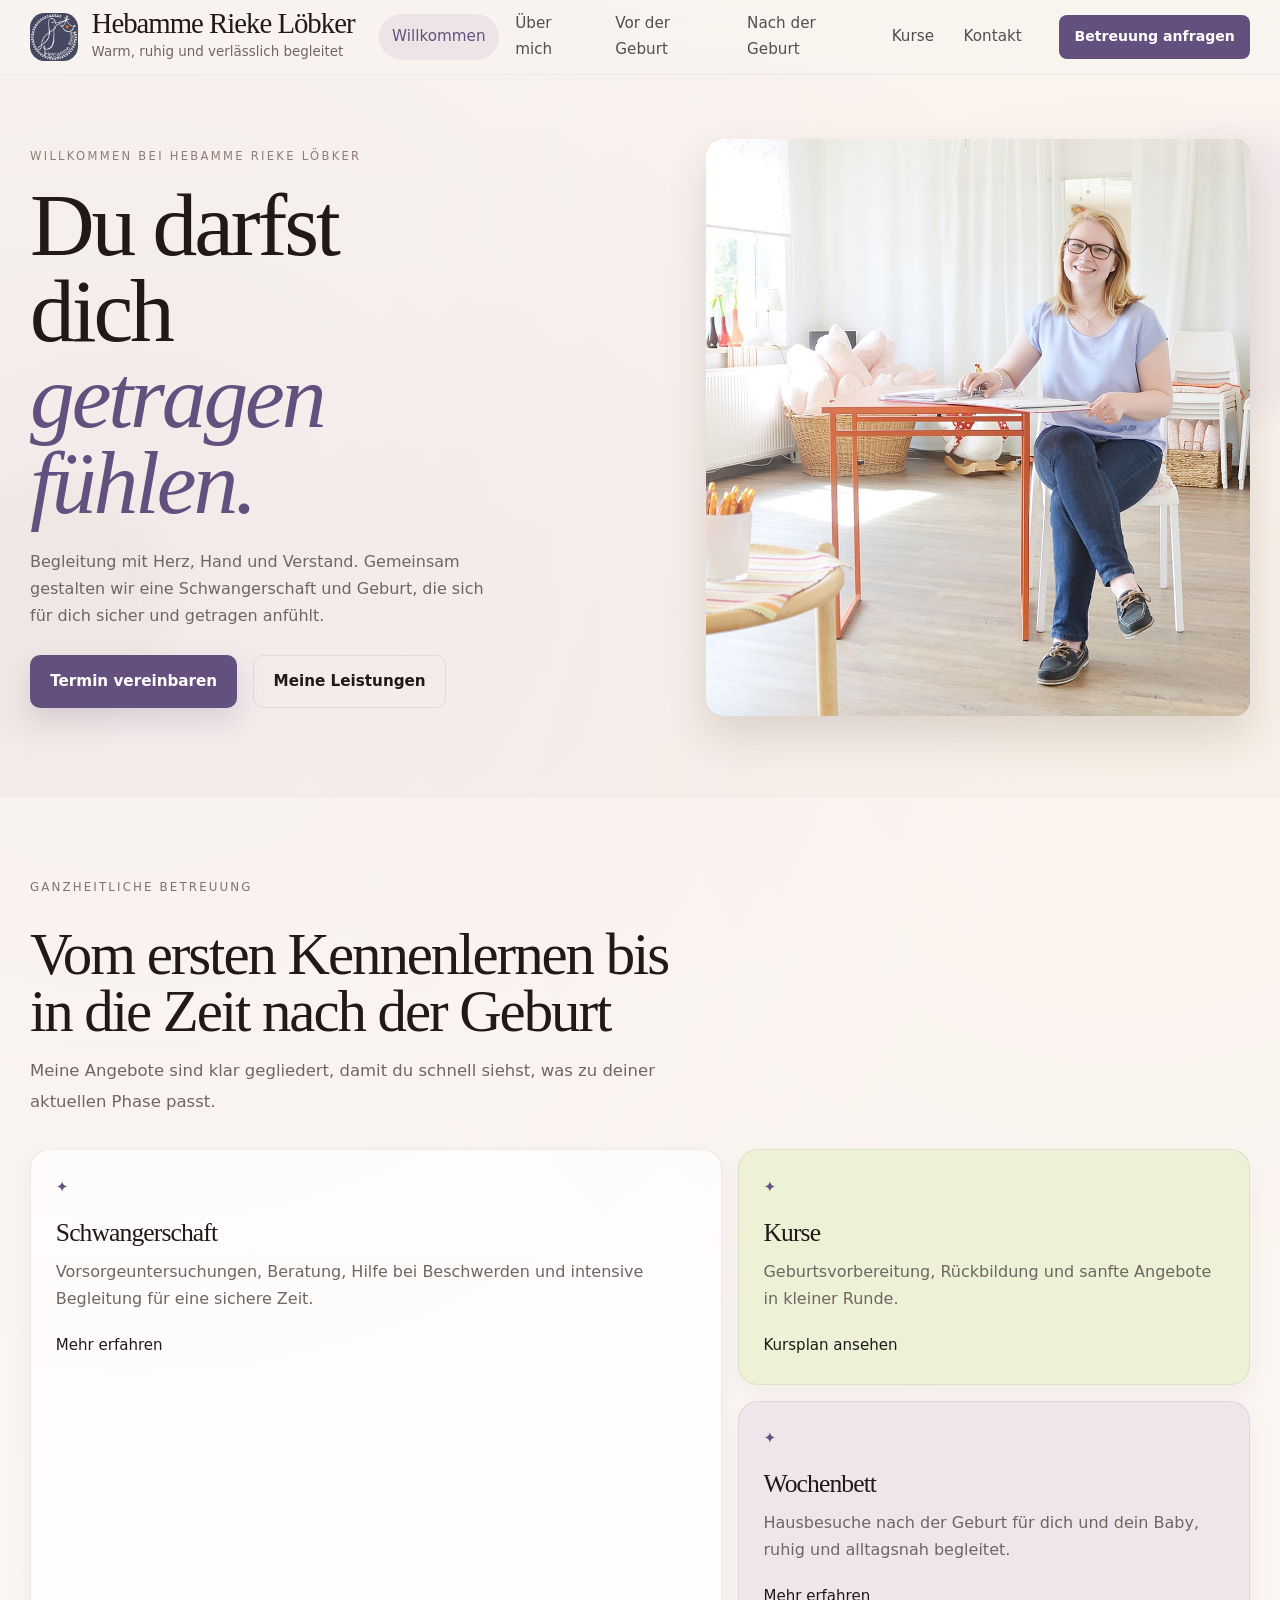
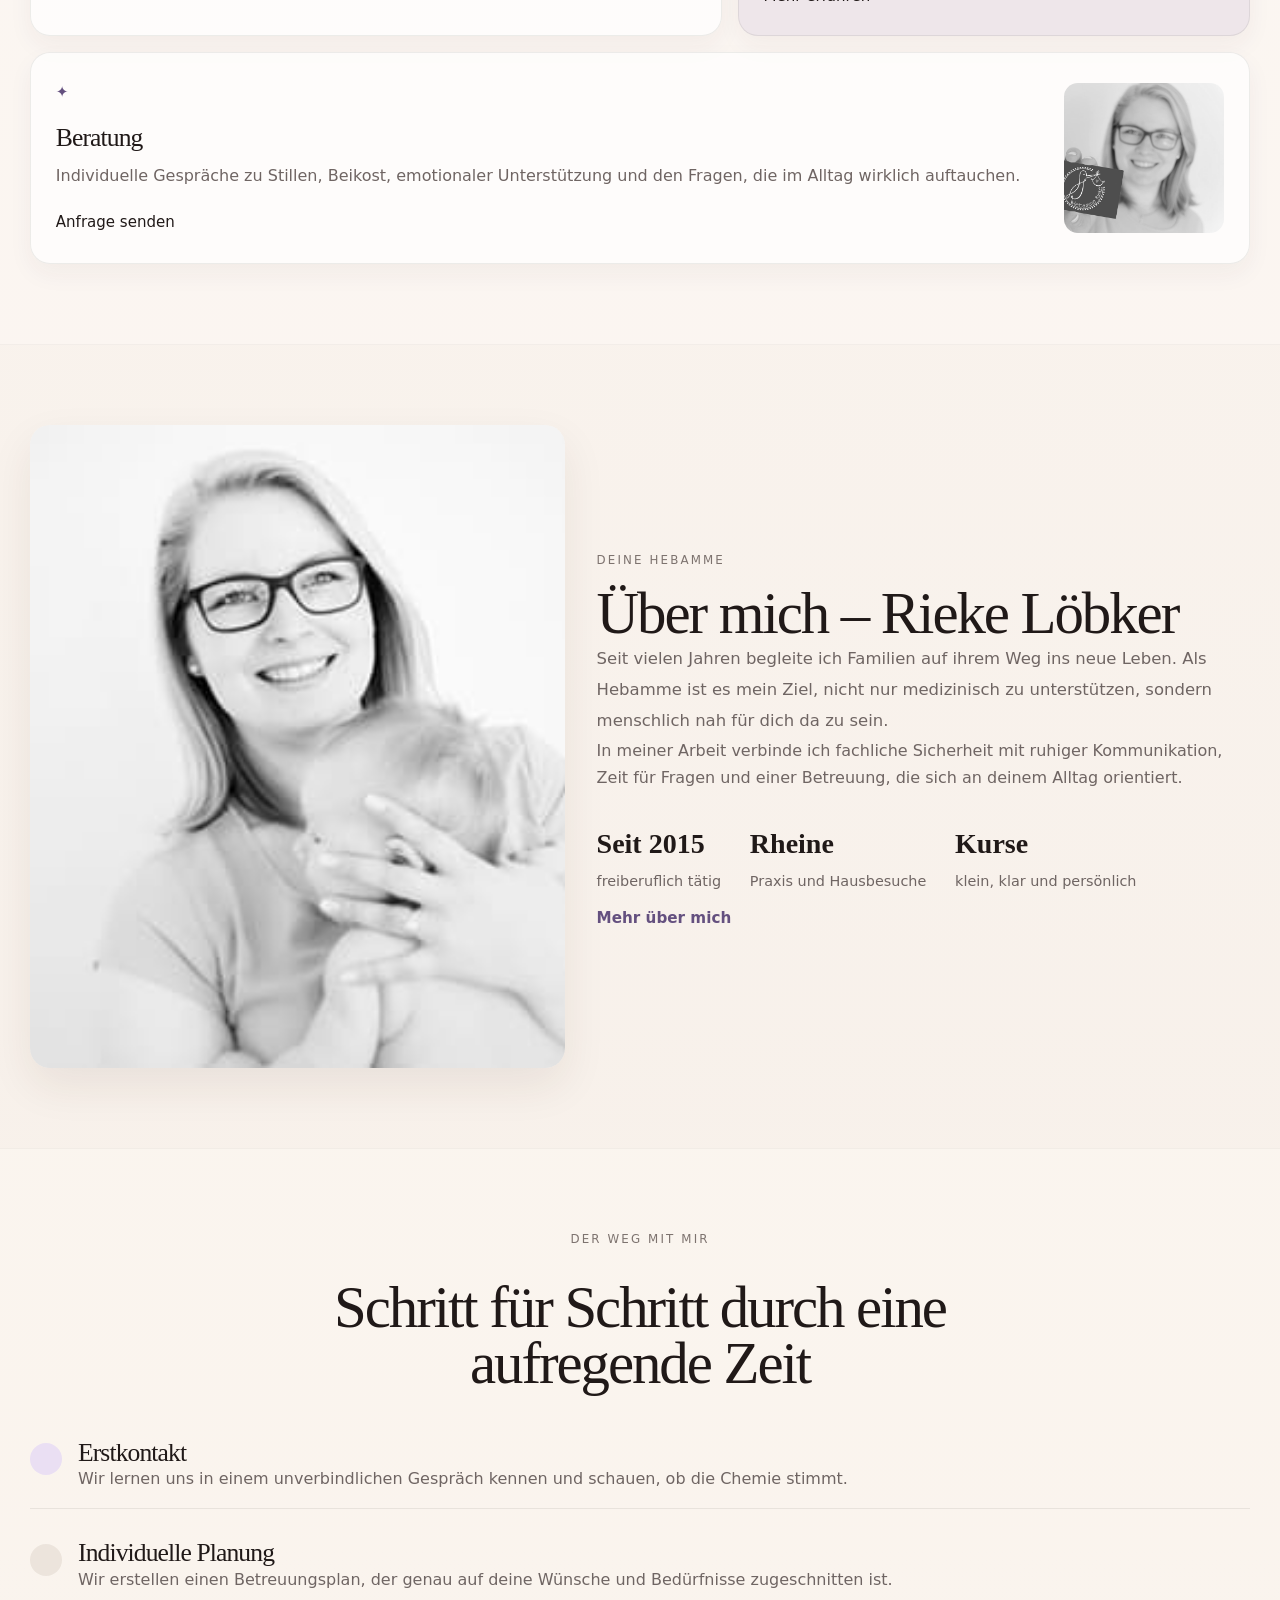
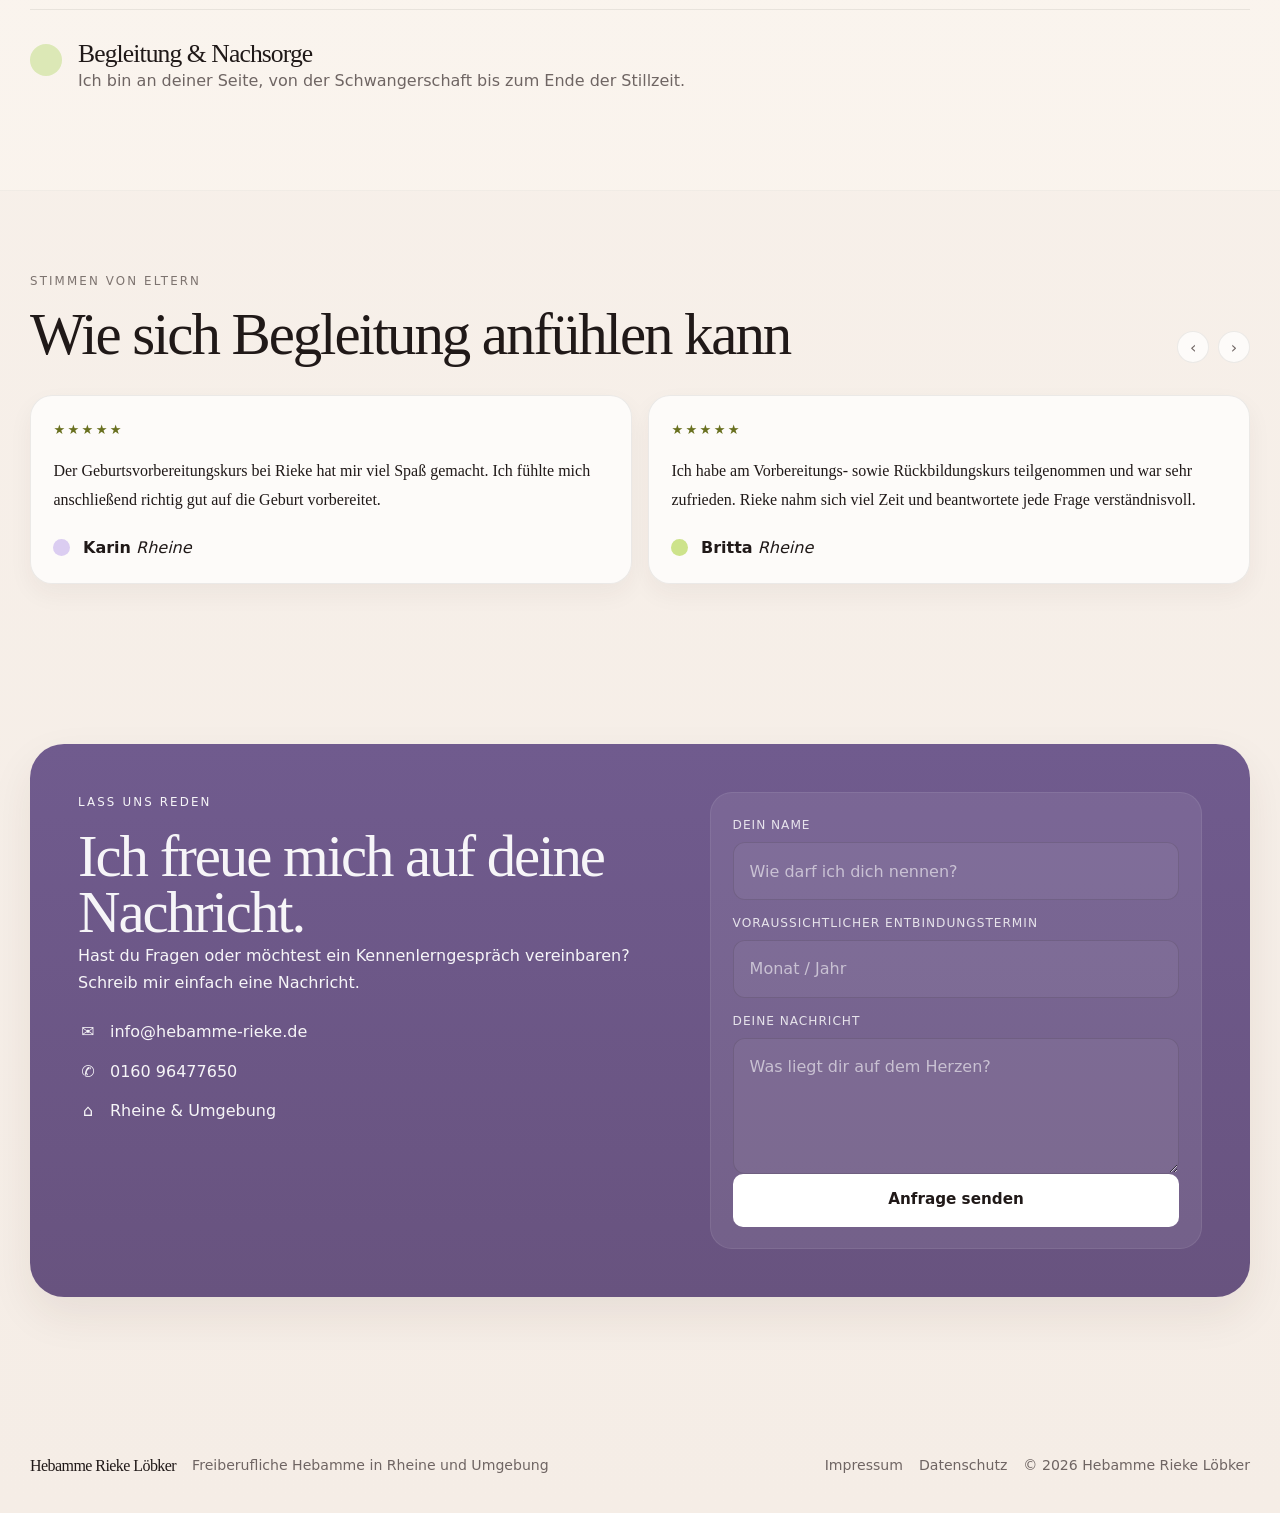
==== index.html @ e326b0f1 "Keep mobile header fixed on scroll" ====
﻿<!doctype html>
<html lang="de">
 <head>
  <meta charset="utf-8">
  <meta name="viewport" content="width=device-width, initial-scale=1">
  <base href="./">
  <title>Hebamme Rieke L&ouml;bker | Achtsame Begleitung in Rheine</title>
  <meta name="description" content="Achtsame Hebammenbegleitung in Rheine und Umgebung. Schwangerschaft, Wochenbett, Kurse und Beratung in ruhiger, pers&ouml;nlicher Atmosph&auml;re.">
  <link rel="icon" href="assets/img/favicon.png">
  <link rel="stylesheet" href="assets/css/styles.css?v=17">
 </head>
 <body class="site-shell" data-page="home">
  <a class="skip-link" href="#content">Zum Inhalt springen</a>
  <div id="site-header"></div>

  <main id="content" class="page">
   <section class="hero hero--editorial">
    <div class="container hero__grid hero__grid--editorial">
     <div class="hero__content hero__content--editorial">
      <p class="hero__kicker">Willkommen bei Hebamme Rieke L&ouml;bker</p>
      <h1 class="hero__title hero__title--editorial">Du darfst dich <em>getragen f&uuml;hlen.</em></h1>
      <p class="hero__lede hero__lede--editorial">Begleitung mit Herz, Hand und Verstand. Gemeinsam gestalten wir eine Schwangerschaft und Geburt, die sich f&uuml;r dich sicher und getragen anf&uuml;hlt.</p>
      <div class="hero__actions">
       <a class="button" href="kontakt.html#kontaktformular">Termin vereinbaren</a>
       <a class="button button--soft" href="index.html#leistungen">Meine Leistungen</a>
      </div>
     </div>
     <div class="hero__aside hero__aside--portrait">
      <div class="hero-portrait">
       <img src="assets/img/about-rieke.jpg" alt="Rieke L&ouml;bker in einem hellen Kursraum">
      </div>
     </div>
    </div>
   </section>

   <section id="leistungen" class="section section--tint">
    <div class="container">
     <div class="section-header section-header--editorial">
      <p class="eyebrow">Ganzheitliche Betreuung</p>
      <h2>Vom ersten Kennenlernen bis in die Zeit nach der Geburt</h2>
      <p class="lede">Meine Angebote sind klar gegliedert, damit du schnell siehst, was zu deiner aktuellen Phase passt.</p>
     </div>
     <div class="service-mosaic">
      <article class="feature-tile feature-tile--large">
       <div class="feature-tile__icon">&#10022;</div>
       <h3>Schwangerschaft</h3>
       <p>Vorsorgeuntersuchungen, Beratung, Hilfe bei Beschwerden und intensive Begleitung f&uuml;r eine sichere Zeit.</p>
       <a class="feature-tile__link" href="schwangerschaftsbetreuung.html">Mehr erfahren</a>
      </article>
      <article class="feature-tile feature-tile--sage">
       <div class="feature-tile__icon">&#10022;</div>
       <h3>Kurse</h3>
       <p>Geburtsvorbereitung, R&uuml;ckbildung und sanfte Angebote in kleiner Runde.</p>
       <a class="feature-tile__link" href="kurse.html">Kursplan ansehen</a>
      </article>
      <article class="feature-tile feature-tile--blush">
       <div class="feature-tile__icon">&#10022;</div>
       <h3>Wochenbett</h3>
       <p>Hausbesuche nach der Geburt f&uuml;r dich und dein Baby, ruhig und alltagsnah begleitet.</p>
       <a class="feature-tile__link" href="wochenbett.html">Mehr erfahren</a>
      </article>
      <article class="feature-tile feature-tile--wide">
       <div class="feature-tile__content">
        <div class="feature-tile__icon">&#10022;</div>
        <h3>Beratung</h3>
        <p>Individuelle Gespr&auml;che zu Stillen, Beikost, emotionaler Unterst&uuml;tzung und den Fragen, die im Alltag wirklich auftauchen.</p>
        <a class="feature-tile__link" href="kontakt.html#kontaktformular">Anfrage senden</a>
       </div>
       <div class="feature-tile__media">
        <img src="assets/img/source/Rieke_Petersen_Hebamme_1920x1080_kontakt.jpg" alt="Rieke L&ouml;bker in ruhiger Gespr&auml;chssituation">
       </div>
      </article>
     </div>
    </div>
   </section>

   <section class="section">
    <div class="container about-feature">
     <div class="about-feature__media">
      <img src="assets/img/about-circle.jpg" alt="Portrait von Rieke L&ouml;bker">
     </div>
     <div class="about-feature__content">
      <p class="eyebrow">Deine Hebamme</p>
      <h2>&Uuml;ber mich &ndash; Rieke L&ouml;bker</h2>
      <p class="lede">Seit vielen Jahren begleite ich Familien auf ihrem Weg ins neue Leben. Als Hebamme ist es mein Ziel, nicht nur medizinisch zu unterst&uuml;tzen, sondern menschlich nah f&uuml;r dich da zu sein.</p>
      <p>In meiner Arbeit verbinde ich fachliche Sicherheit mit ruhiger Kommunikation, Zeit f&uuml;r Fragen und einer Betreuung, die sich an deinem Alltag orientiert.</p>
      <div class="about-stats">
       <div>
        <strong>Seit 2015</strong>
        <span>freiberuflich t&auml;tig</span>
       </div>
       <div>
        <strong>Rheine</strong>
        <span>Praxis und Hausbesuche</span>
       </div>
       <div>
        <strong>Kurse</strong>
        <span>klein, klar und pers&ouml;nlich</span>
       </div>
      </div>
      <a class="text-link text-link--strong" href="ueber.html">Mehr &uuml;ber mich</a>
     </div>
    </div>
   </section>

   <section class="section section--soft">
    <div class="container">
     <div class="section-header section-header--center section-header--narrow">
      <p class="eyebrow">Der Weg mit mir</p>
      <h2>Schritt f&uuml;r Schritt durch eine aufregende Zeit</h2>
     </div>
     <div class="process-stack">
      <article class="process-step">
       <span class="process-step__dot process-step__dot--violet"></span>
       <div>
        <h3>Erstkontakt</h3>
        <p>Wir lernen uns in einem unverbindlichen Gespr&auml;ch kennen und schauen, ob die Chemie stimmt.</p>
       </div>
      </article>
      <article class="process-step">
       <span class="process-step__dot process-step__dot--sand"></span>
       <div>
        <h3>Individuelle Planung</h3>
        <p>Wir erstellen einen Betreuungsplan, der genau auf deine W&uuml;nsche und Bed&uuml;rfnisse zugeschnitten ist.</p>
       </div>
      </article>
      <article class="process-step">
       <span class="process-step__dot process-step__dot--sage"></span>
       <div>
        <h3>Begleitung &amp; Nachsorge</h3>
        <p>Ich bin an deiner Seite, von der Schwangerschaft bis zum Ende der Stillzeit.</p>
       </div>
      </article>
     </div>
    </div>
   </section>

   <section class="section">
    <div class="container">
      <div class="section-header section-header--between">
       <div>
        <p class="eyebrow">Stimmen von Eltern</p>
        <h2>Wie sich Begleitung anf&uuml;hlen kann</h2>
       </div>
       <div class="quote-arrows" aria-hidden="true">
        <span>&lsaquo;</span>
        <span>&rsaquo;</span>
       </div>
      </div>
      <div class="quote-grid quote-grid--editorial">
       <article class="quote-card quote-card--editorial">
        <div class="quote-card__stars">&#9733;&#9733;&#9733;&#9733;&#9733;</div>
        <blockquote>Der Geburtsvorbereitungskurs bei Rieke hat mir viel Spa&szlig; gemacht. Ich f&uuml;hlte mich anschlie&szlig;end richtig gut auf die Geburt vorbereitet.</blockquote>
        <div class="quote-card__footer">
         <span class="quote-card__badge quote-card__badge--violet"></span>
         <div>
          <strong>Karin</strong>
          <cite>Rheine</cite>
         </div>
        </div>
       </article>
       <article class="quote-card quote-card--editorial">
        <div class="quote-card__stars">&#9733;&#9733;&#9733;&#9733;&#9733;</div>
        <blockquote>Ich habe am Vorbereitungs- sowie R&uuml;ckbildungskurs teilgenommen und war sehr zufrieden. Rieke nahm sich viel Zeit und beantwortete jede Frage verst&auml;ndnisvoll.</blockquote>
        <div class="quote-card__footer">
         <span class="quote-card__badge quote-card__badge--sage"></span>
         <div>
          <strong>Britta</strong>
          <cite>Rheine</cite>
         </div>
        </div>
       </article>
      </div>
    </div>
   </section>

   <section class="section">
    <div class="container contact-band">
     <div class="contact-band__content">
      <p class="eyebrow eyebrow--light">Lass uns reden</p>
      <h2>Ich freue mich auf deine Nachricht.</h2>
      <p>Hast du Fragen oder m&ouml;chtest ein Kennenlerngespr&auml;ch vereinbaren? Schreib mir einfach eine Nachricht.</p>
      <ul class="contact-band__list">
       <li><span class="contact-band__icon">&#9993;</span><a href="mailto:info@hebamme-rieke.de">info@hebamme-rieke.de</a></li>
       <li><span class="contact-band__icon">&#9990;</span><a href="tel:016096477650">0160 96477650</a></li>
       <li><span class="contact-band__icon">&#8962;</span><span>Rheine &amp; Umgebung</span></li>
      </ul>
     </div>
     <form class="contact-band__form" data-mail-form>
      <div class="field">
       <label for="home-name">Dein Name</label>
       <input id="home-name" name="name" type="text" placeholder="Wie darf ich dich nennen?" required>
      </div>
      <div class="field">
       <label for="home-due-date">Voraussichtlicher Entbindungstermin</label>
       <input id="home-due-date" name="dueDate" type="text" placeholder="Monat / Jahr">
      </div>
      <div class="field">
       <label for="home-message">Deine Nachricht</label>
       <textarea id="home-message" name="message" placeholder="Was liegt dir auf dem Herzen?" required></textarea>
      </div>
      <button class="button button--light" type="submit">Anfrage senden</button>
     </form>
    </div>
   </section>
  </main>

  <div id="site-footer"></div>
  <a id="mobile-cta" class="mobile-sticky-cta" href="tel:016096477650"></a>
  <script src="assets/js/main.js?v=17" defer></script>
 </body>
</html>
---- assets/css/styles.css ----
﻿:root {
  --bg: #f6efe8;
  --bg-soft: #fbf6f2;
  --surface: #fffdf9;
  --surface-alt: #f2e9e3;
  --text: #201918;
  --text-soft: #6f6563;
  --line: rgba(32, 25, 24, 0.08);
  --line-strong: rgba(32, 25, 24, 0.14);
  --violet: #7d669f;
  --violet-deep: #64507f;
  --sage: #dfe9b3;
  --sage-deep: #879851;
  --blush: #efe5e8;
  --sand: #ece4dc;
  --ink: #1c1716;
  --shadow: 0 18px 44px rgba(64, 42, 30, 0.08);
  --shadow-soft: 0 10px 24px rgba(64, 42, 30, 0.05);
  --radius-xl: 30px;
  --radius-lg: 22px;
  --radius-md: 16px;
  --container: 1220px;
}

*,
*::before,
*::after {
  box-sizing: border-box;
}

html {
  scroll-behavior: smooth;
}

body {
  margin: 0;
  background:
    radial-gradient(circle at 10% 12%, rgba(125, 102, 159, 0.08), transparent 22%),
    radial-gradient(circle at 88% 14%, rgba(208, 157, 112, 0.08), transparent 20%),
    linear-gradient(180deg, #fbf6f1 0%, #f5ede6 100%);
  color: var(--text);
  font-family: "Avenir Next", "Segoe UI", system-ui, sans-serif;
  line-height: 1.7;
  text-rendering: optimizeLegibility;
  -webkit-font-smoothing: antialiased;
  overflow-x: hidden;
}

img {
  display: block;
  max-width: 100%;
}

a {
  color: inherit;
  text-decoration: none;
}

button,
input,
textarea,
select {
  font: inherit;
}

button {
  cursor: pointer;
}

::selection {
  background: rgba(125, 102, 159, 0.18);
}

.sr-only {
  position: absolute;
  width: 1px;
  height: 1px;
  padding: 0;
  margin: -1px;
  overflow: hidden;
  clip: rect(0, 0, 0, 0);
  white-space: nowrap;
  border: 0;
}

.skip-link {
  position: absolute;
  left: -999px;
  top: 1rem;
  z-index: 100;
  padding: 0.8rem 1rem;
  border-radius: 999px;
  background: #fff;
  border: 1px solid var(--line);
}

.skip-link:focus {
  left: 1rem;
}

.container {
  width: min(calc(100% - 2rem), var(--container));
  margin-inline: auto;
}

.site-shell::before,
.site-shell::after {
  content: "";
  position: fixed;
  z-index: -1;
  border-radius: 999px;
  pointer-events: none;
  filter: blur(12px);
  opacity: 0.8;
}

.site-shell::before {
  width: 18rem;
  height: 18rem;
  top: 8rem;
  right: -6rem;
  background: rgba(220, 211, 229, 0.34);
}

.site-shell::after {
  width: 16rem;
  height: 16rem;
  left: -6rem;
  bottom: 10rem;
  background: rgba(238, 223, 212, 0.4);
}

h1,
h2,
h3,
h4,
.brand__name,
.site-footer__title {
  margin: 0;
  font-family: Georgia, "Times New Roman", serif;
  font-weight: 500;
  letter-spacing: -0.035em;
  line-height: 0.96;
}

h1 {
  font-size: clamp(3.3rem, 7vw, 6rem);
}

h2 {
  font-size: clamp(2.2rem, 4.6vw, 4rem);
}

h3 {
  font-size: clamp(1.35rem, 2vw, 1.9rem);
}

p {
  margin: 0;
  color: var(--text-soft);
}

.lede {
  font-size: 1.03rem;
  line-height: 1.9;
}

.eyebrow {
  margin: 0 0 1rem;
  color: #7d736f;
  font-size: 0.74rem;
  letter-spacing: 0.18em;
  text-transform: uppercase;
}

.eyebrow--light {
  color: rgba(255, 255, 255, 0.72);
}

.page {
  padding-bottom: 3rem;
}

#kontaktformular {
  scroll-margin-top: 6.5rem;
}

.section {
  padding: 5rem 0;
}

.section--soft {
  background: rgba(255, 251, 247, 0.35);
  border-top: 1px solid rgba(32, 25, 24, 0.04);
  border-bottom: 1px solid rgba(32, 25, 24, 0.04);
}

.section--cream,
.section--tint {
  background: rgba(255, 251, 247, 0.42);
  border-top: 1px solid rgba(32, 25, 24, 0.04);
  border-bottom: 1px solid rgba(32, 25, 24, 0.04);
}

.section-header {
  display: grid;
  gap: 0.9rem;
  margin-bottom: 2rem;
  max-width: 42rem;
}

.section-header--center,
.section-header--narrow {
  justify-items: center;
  text-align: center;
  margin-inline: auto;
}

.section-header--between {
  display: flex;
  justify-content: space-between;
  align-items: end;
  gap: 1rem;
  max-width: none;
}

.quote-arrows {
  display: inline-flex;
  gap: 0.45rem;
}

.quote-arrows span {
  display: inline-grid;
  place-items: center;
  width: 2.1rem;
  height: 2.1rem;
  border: 1px solid var(--line);
  border-radius: 999px;
  background: rgba(255, 255, 255, 0.72);
  color: var(--text-soft);
  font-size: 1rem;
}

.button {
  display: inline-flex;
  align-items: center;
  justify-content: center;
  min-height: 3rem;
  padding: 0.78rem 1.2rem;
  border: 1px solid transparent;
  border-radius: 10px;
  background: var(--violet-deep);
  color: #fff;
  font-size: 0.95rem;
  font-weight: 600;
  box-shadow: 0 12px 28px rgba(100, 80, 127, 0.18);
  transition: transform 0.2s ease, filter 0.2s ease;
}

.button:hover {
  transform: translateY(-1px);
  filter: brightness(1.02);
}

.button--soft {
  background: transparent;
  color: var(--text);
  border-color: var(--line);
  box-shadow: none;
}

.button--sage {
  background: #2a241f;
  box-shadow: none;
}

.button--light {
  width: 100%;
  background: #fff;
  color: var(--text);
  box-shadow: none;
}

.text-link {
  display: inline-flex;
  align-items: center;
  min-height: 3rem;
  color: var(--text);
  font-size: 0.95rem;
}

.text-link--strong {
  color: var(--violet-deep);
  font-weight: 600;
}

.site-header {
  position: fixed;
  top: 0;
  left: 0;
  right: 0;
  z-index: 40;
  background: rgba(248, 243, 238, 0.92);
  border-bottom: 1px solid rgba(32, 25, 24, 0.05);
  backdrop-filter: blur(18px);
}

#site-header {
  height: var(--header-offset, 0px);
}

.site-header__top {
  display: none;
}

.site-header__bar {
  display: grid;
  grid-template-columns: auto 1fr auto;
  align-items: center;
  gap: 1.5rem;
  min-height: 74px;
}

.brand {
  display: inline-flex;
  align-items: center;
  gap: 0.85rem;
  min-width: 0;
}

.brand__mark {
  width: 3rem;
  height: 3rem;
  overflow: hidden;
  border-radius: 0.9rem;
}

.brand__mark img {
  width: 100%;
  height: 100%;
  object-fit: cover;
}

.brand__name {
  display: block;
  font-size: 1.8rem;
  color: var(--text);
}

.brand__tagline {
  display: block;
  margin-top: 0.18rem;
  font-size: 0.84rem;
  color: var(--text-soft);
}

.site-nav__toggle {
  display: none;
}

.site-nav {
  position: static;
  display: block;
}

.site-nav__panel {
  width: auto;
  padding: 0;
  margin: 0;
  border: 0;
  background: transparent;
  box-shadow: none;
}

.site-nav__list {
  display: flex;
  justify-content: center;
  align-items: center;
  gap: 0.15rem;
  padding: 0;
  margin: 0;
  list-style: none;
}

.site-nav__link {
  display: block;
  padding: 0.65rem 0.85rem;
  border-radius: 999px;
  color: rgba(32, 25, 24, 0.76);
  font-size: 0.95rem;
  font-weight: 500;
}

.site-nav__link:hover,
.site-nav__link:focus-visible,
.site-nav__link[aria-current="page"] {
  color: var(--violet-deep);
  background: rgba(125, 102, 159, 0.1);
}

.site-header__cta {
  display: inline-flex;
  align-items: center;
  justify-content: center;
  min-height: 2.5rem;
  padding: 0.6rem 0.95rem;
  border-radius: 8px;
  background: var(--violet-deep);
  color: #fff;
  font-size: 0.88rem;
  font-weight: 600;
}

.hero--editorial {
  padding: 4rem 0 5rem;
}

.hero__grid {
  display: grid;
  gap: 3rem;
  align-items: center;
}

.hero__grid--editorial {
  grid-template-columns: minmax(0, 0.9fr) minmax(300px, 0.78fr);
}

.hero__content--editorial {
  max-width: 33rem;
}

.hero__kicker {
  margin: 0 0 1rem;
  color: #8e7d78;
  font-size: 0.72rem;
  letter-spacing: 0.2em;
  text-transform: uppercase;
}

.hero__title--editorial {
  max-width: 9ch;
}

.hero__title--editorial em {
  display: block;
  color: var(--violet-deep);
  font-style: italic;
  font-weight: 400;
}

.hero__lede--editorial {
  max-width: 30rem;
  margin-top: 1.35rem;
}

.hero__actions {
  display: flex;
  flex-wrap: wrap;
  gap: 0.9rem 1rem;
  margin-top: 1.6rem;
}

.hero-portrait {
  overflow: hidden;
  border-radius: 16px;
  background: #c98d60;
  box-shadow: 0 20px 40px rgba(74, 53, 36, 0.14);
}

.hero-portrait img {
  width: 100%;
  aspect-ratio: 1 / 1.06;
  object-fit: cover;
}

.service-mosaic {
  display: grid;
  grid-template-columns: 1fr;
  gap: 1rem;
}

.service-mosaic > * {
  min-width: 0;
}

.feature-tile {
  min-height: 0;
  padding: 1.55rem;
  border-radius: 20px;
  border: 1px solid var(--line);
  background: rgba(255, 255, 255, 0.72);
  box-shadow: var(--shadow-soft);
}

.feature-tile--sage {
  background: #edf1d5;
}

.feature-tile--blush {
  background: #eee6ea;
}

.feature-tile--wide {
  display: grid;
  grid-template-columns: 1fr;
  gap: 1rem;
  align-items: center;
}

.feature-tile__content {
  min-width: 0;
}

.feature-tile__icon {
  color: var(--violet-deep);
  font-size: 0.95rem;
}

.feature-tile h3 {
  margin-top: 1.2rem;
  line-height: 1.04;
}

.feature-tile p {
  margin-top: 0.7rem;
}

.feature-tile__link {
  display: inline-flex;
  margin-top: 1.3rem;
  color: var(--text);
  font-size: 0.94rem;
}

.feature-tile__media {
  overflow: hidden;
  border-radius: 14px;
}

.feature-tile__media img {
  width: 100%;
  aspect-ratio: 1 / 0.94;
  object-fit: cover;
  filter: grayscale(1);
}

.about-feature,
.split,
.contact-grid {
  display: grid;
  grid-template-columns: minmax(260px, 0.9fr) minmax(0, 1.1fr);
  gap: 2rem;
  align-items: center;
}

.split--reverse {
  grid-template-columns: minmax(0, 1.05fr) minmax(260px, 0.95fr);
}

.about-feature__media img,
.media-card img,
.page-intro__media img {
  width: 100%;
  border-radius: 20px;
  box-shadow: var(--shadow);
  object-fit: cover;
}

.about-stats {
  display: flex;
  flex-wrap: wrap;
  gap: 1.8rem;
  margin-top: 1.8rem;
}

.about-stats strong {
  display: block;
  font-family: Georgia, "Times New Roman", serif;
  font-size: 1.75rem;
  color: var(--text);
}

.about-stats span {
  font-size: 0.9rem;
  color: var(--text-soft);
}

.process-stack,
.process-list {
  display: grid;
  gap: 1rem;
  padding: 0;
  margin: 0;
  list-style: none;
}

.process-step,
.process-item {
  display: grid;
  grid-template-columns: auto 1fr;
  gap: 1rem;
  align-items: start;
  padding: 1rem 0;
  border-bottom: 1px solid rgba(32, 25, 24, 0.08);
}

.process-step:last-child,
.process-item:last-child {
  border-bottom: 0;
}

.process-step__dot,
.process-item__num {
  width: 2rem;
  height: 2rem;
  display: inline-flex;
  align-items: center;
  justify-content: center;
  margin-top: 0.15rem;
  border-radius: 999px;
  color: var(--ink);
  font-size: 0.82rem;
  background: #eadff3;
}

.process-step__dot--sand {
  background: #ece4dc;
}

.process-step__dot--sage {
  background: #dce8b6;
}

.quote-grid {
  display: grid;
  gap: 1rem;
}

.quote-grid--editorial {
  grid-template-columns: repeat(2, minmax(0, 1fr));
}

.quote-card,
.service-card,
.story-card,
.process-card,
.contact-card,
.info-card,
.legal-card {
  padding: 1.4rem;
  border-radius: 22px;
  border: 1px solid var(--line);
  background: rgba(255, 255, 255, 0.74);
  box-shadow: var(--shadow-soft);
}

.legal-layout {
  display: grid;
  grid-template-columns: minmax(250px, 0.82fr) minmax(0, 1.18fr);
  gap: 1rem;
  align-items: start;
}

.legal-aside {
  display: grid;
  gap: 1rem;
  position: sticky;
  top: 6rem;
}

.legal-panel {
  display: grid;
  gap: 0.8rem;
  padding: 1.35rem;
  border-radius: 22px;
  border: 1px solid var(--line);
  background: rgba(255, 255, 255, 0.74);
  box-shadow: var(--shadow-soft);
}

.legal-panel h2,
.legal-panel h3 {
  font-size: clamp(1.2rem, 1.7vw, 1.6rem);
  line-height: 1.05;
}

.legal-panel p,
.legal-panel li,
.legal-copy__section p,
.legal-copy__section li {
  color: var(--text-soft);
}

.legal-copy {
  display: grid;
  gap: 1rem;
}

.legal-copy__section {
  display: grid;
  gap: 0.9rem;
  padding: 1.5rem;
  border-radius: 24px;
  border: 1px solid var(--line);
  background: rgba(255, 255, 255, 0.74);
  box-shadow: var(--shadow-soft);
}

.legal-copy__section h2 {
  font-size: clamp(1.55rem, 2.4vw, 2.2rem);
  line-height: 1.02;
}

.legal-copy__section h3 {
  margin: 0.45rem 0 0;
  font-size: 1.08rem;
  line-height: 1.18;
}

.legal-copy__section p + p {
  margin-top: 0.35rem;
}

.legal-links,
.legal-meta-list {
  display: grid;
  gap: 0.7rem;
  margin: 0;
  padding: 0;
  list-style: none;
}

.legal-links a,
.legal-panel a,
.legal-copy__section a {
  color: var(--violet-deep);
  text-decoration: underline;
  text-underline-offset: 0.18rem;
}

.legal-meta-list li {
  padding-bottom: 0.7rem;
  border-bottom: 1px solid var(--line);
}

.legal-meta-list li:last-child {
  padding-bottom: 0;
  border-bottom: 0;
}

.legal-kicker {
  display: inline-flex;
  align-items: center;
  gap: 0.45rem;
  padding: 0.5rem 0.8rem;
  border-radius: 999px;
  background: rgba(125, 102, 159, 0.08);
  color: var(--violet-deep);
  font-size: 0.82rem;
  font-weight: 600;
}

.quote-card__stars {
  color: #69701f;
  letter-spacing: 0.18em;
  font-size: 0.82rem;
}

.quote-card blockquote {
  margin: 1rem 0 0;
  font-family: Georgia, "Times New Roman", serif;
  color: var(--text);
  line-height: 1.8;
}

.quote-card__footer {
  display: flex;
  align-items: center;
  gap: 0.8rem;
  margin-top: 1.2rem;
}

.quote-card__badge {
  width: 1.05rem;
  height: 1.05rem;
  border-radius: 999px;
}

.quote-card__badge--violet {
  background: #dbcdf1;
}

.quote-card__badge--sage {
  background: #cde38b;
}

.quote-arrows {
  display: inline-flex;
  gap: 0.55rem;
}

.quote-arrows span {
  width: 2rem;
  height: 2rem;
  display: inline-flex;
  align-items: center;
  justify-content: center;
  border-radius: 999px;
  border: 1px solid var(--line);
  background: rgba(255, 255, 255, 0.72);
}

.card-grid {
  display: grid;
  gap: 1rem;
}

.card-grid--3 {
  grid-template-columns: repeat(3, minmax(0, 1fr));
}

.card-grid--2 {
  grid-template-columns: repeat(2, minmax(0, 1fr));
}

.service-card {
  overflow: hidden;
}

.service-card__media {
  overflow: hidden;
  border-radius: 16px;
  aspect-ratio: 16 / 10;
}

.service-card__media img {
  width: 100%;
  height: 100%;
  object-fit: cover;
}

.service-card__body {
  padding-top: 1rem;
}

.service-card__meta {
  color: var(--violet-deep);
  font-size: 0.78rem;
  text-transform: uppercase;
  letter-spacing: 0.16em;
}

.service-card__actions {
  margin-top: 1rem;
}

.story-card {
  display: grid;
  gap: 1rem;
}

.media-card {
  overflow: hidden;
  border-radius: 22px;
}

.media-card--portrait {
  aspect-ratio: 1 / 1.08;
}

.media-card--landscape {
  aspect-ratio: 1.2 / 0.8;
}

.contact-band {
  display: grid;
  grid-template-columns: minmax(0, 1fr) minmax(320px, 0.82fr);
  gap: 2rem;
  padding: 3rem;
  border-radius: 34px;
  background: linear-gradient(180deg, #705b8e, #68537f);
  color: rgba(255, 255, 255, 0.94);
  box-shadow: var(--shadow);
}

.contact-band h2,
.contact-band p,
.contact-band a,
.contact-band span {
  color: inherit;
}

.contact-band__list {
  display: grid;
  gap: 0.75rem;
  padding: 0;
  margin: 1.4rem 0 0;
  list-style: none;
}

.contact-band__list li {
  display: flex;
  align-items: center;
  gap: 0.75rem;
}

.contact-band__icon {
  width: 1.25rem;
  text-align: center;
}

.contact-band__form {
  padding: 1.35rem;
  border-radius: 22px;
  background: rgba(255, 255, 255, 0.08);
  border: 1px solid rgba(255, 255, 255, 0.08);
}

.field {
  display: grid;
  gap: 0.4rem;
}

.field + .field {
  margin-top: 0.8rem;
}

.field label {
  font-size: 0.76rem;
  letter-spacing: 0.08em;
  text-transform: uppercase;
  color: rgba(255, 255, 255, 0.82);
}

.field input,
.field textarea {
  width: 100%;
  padding: 0.9rem 1rem;
  border: 1px solid var(--line-strong);
  border-radius: 12px;
  background: rgba(255, 255, 255, 0.05);
  color: inherit;
}

.field textarea {
  min-height: 8.5rem;
  resize: vertical;
}

.field input::placeholder,
.field textarea::placeholder {
  color: rgba(255, 255, 255, 0.58);
}

.contact-card .field label,
.contact-form .field label {
  color: var(--text-soft);
}

.contact-card .field input,
.contact-card .field textarea,
.contact-form .field input,
.contact-form .field textarea {
  background: rgba(255, 255, 255, 0.86);
  color: var(--text);
}

.contact-card .field input::placeholder,
.contact-card .field textarea::placeholder,
.contact-form .field input::placeholder,
.contact-form .field textarea::placeholder {
  color: rgba(32, 25, 24, 0.44);
}

.contact-list {
  display: grid;
  gap: 0.75rem;
  padding: 0;
  margin: 1rem 0 0;
  list-style: none;
}

.contact-list__item {
  display: grid;
  gap: 0.2rem;
  padding: 0.95rem 1rem;
  border-radius: 14px;
  background: rgba(255, 255, 255, 0.6);
}

.contact-grid--contact-page {
  align-items: start;
}

.contact-list__item a {
  color: var(--violet-deep);
  font-weight: 600;
}

.form-actions {
  display: flex;
  flex-wrap: wrap;
  gap: 0.8rem;
  margin-top: 1rem;
}

.form-note {
  font-size: 0.92rem;
  color: var(--text-soft);
}

.two-col {
  display: grid;
  grid-template-columns: repeat(2, minmax(0, 1fr));
  gap: 1rem;
}

.bullet-list {
  display: grid;
  gap: 0.7rem;
  padding-left: 1rem;
}

.bullet-list li::marker {
  color: var(--sage-deep);
}

.divider {
  height: 1px;
  background: rgba(32, 25, 24, 0.1);
}

.page-intro {
  padding: 2.25rem 0 0;
}

.page-intro__card {
  display: grid;
  gap: 2rem;
  padding: 2rem;
  border-radius: 30px;
  border: 1px solid rgba(32, 25, 24, 0.06);
  background: rgba(255, 251, 247, 0.7);
  box-shadow: 0 24px 54px rgba(77, 57, 43, 0.08);
}

.page-intro__card--split {
  grid-template-columns: minmax(0, 1.05fr) minmax(300px, 0.95fr);
  align-items: center;
}

.page-intro__card--split h1 {
  max-width: 9.8ch;
  font-size: clamp(3.2rem, 6vw, 5.5rem);
}

.page-intro__copy {
  display: grid;
  gap: 1rem;
}

.page-intro__lede {
  max-width: 34rem;
}

.page-intro__media {
  position: relative;
}

.page-intro__media-note {
  position: absolute;
  left: -1.2rem;
  bottom: -1rem;
  max-width: 15rem;
  padding: 0.95rem 1rem;
  border: 1px solid rgba(32, 25, 24, 0.05);
  border-radius: 0 0 16px 16px;
  background: rgba(255, 255, 255, 0.94);
  color: var(--text-soft);
  font-family: Georgia, "Times New Roman", serif;
  font-size: 0.96rem;
  font-style: italic;
  line-height: 1.5;
  box-shadow: var(--shadow-soft);
}

.page-intro__meta {
  display: flex;
  flex-wrap: wrap;
  gap: 0.7rem;
  margin-top: 1rem;
}

.badge,
.chip {
  display: inline-flex;
  align-items: center;
  min-height: 2.5rem;
  padding: 0.55rem 0.9rem;
  border-radius: 999px;
  background: rgba(125, 102, 159, 0.08);
  color: var(--violet-deep);
  border: 1px solid rgba(125, 102, 159, 0.12);
  font-size: 0.9rem;
  font-weight: 600;
}

.legal-card h2 {
  margin-top: 1.4rem;
}

.legal-card h2:first-child {
  margin-top: 0;
}

.editorial-stack {
  display: grid;
  gap: 1rem;
}

.editorial-mosaic {
  display: grid;
  grid-template-columns: 1.05fr 0.95fr;
  gap: 1rem;
  align-items: start;
}

.editorial-mosaic__visuals {
  display: grid;
  grid-template-columns: 1fr 1fr;
  gap: 1rem;
}

.editorial-mosaic__visuals img,
.gallery-row img,
.course-card__image img,
.spotlight__media img {
  width: 100%;
  height: 100%;
  object-fit: cover;
  border-radius: 22px;
  box-shadow: var(--shadow);
}

.editorial-mosaic__visuals img:first-child {
  grid-row: span 2;
}

.philosophy-grid {
  display: grid;
  grid-template-columns: 1.15fr 0.85fr;
  gap: 1rem;
}

.philosophy-grid__stack {
  display: grid;
  gap: 1rem;
}

.philosophy-card {
  display: grid;
  gap: 0.9rem;
  min-height: 100%;
  padding: 1.5rem;
  border: 1px solid var(--line);
  border-radius: 22px;
  background: rgba(255, 255, 255, 0.68);
  box-shadow: var(--shadow-soft);
}

.philosophy-card--violet {
  background: linear-gradient(180deg, #775f99, #695384);
  color: rgba(255, 255, 255, 0.96);
}

.philosophy-card--sage {
  background: rgba(227, 236, 184, 0.54);
}

.philosophy-card--blush {
  background: rgba(240, 231, 234, 0.78);
}

.philosophy-card p,
.philosophy-card li,
.philosophy-card strong,
.philosophy-card span {
  color: inherit;
}

.timeline {
  position: relative;
  display: grid;
  gap: 2rem;
  max-width: 48rem;
  margin: 0 auto;
}

.timeline::before {
  content: "";
  position: absolute;
  top: 0.5rem;
  bottom: 0.5rem;
  left: calc(50% - 1px);
  width: 2px;
  background: linear-gradient(180deg, rgba(125, 102, 159, 0.22), rgba(125, 102, 159, 0.7), rgba(125, 102, 159, 0.22));
}

.timeline__item {
  position: relative;
  display: grid;
  grid-template-columns: 1fr 1fr;
  gap: 2rem;
  align-items: center;
}

.timeline__item::before {
  content: "";
  position: absolute;
  left: calc(50% - 6px);
  top: 50%;
  width: 12px;
  height: 12px;
  border-radius: 999px;
  background: var(--violet-deep);
  border: 3px solid #f7efe8;
  transform: translateY(-50%);
}

.timeline__item:nth-child(even) .timeline__content {
  grid-column: 2;
}

.timeline__item:nth-child(even) .timeline__meta {
  grid-row: 1;
}

.timeline__meta {
  color: var(--text-soft);
  font-size: 0.84rem;
  letter-spacing: 0.14em;
  text-transform: uppercase;
}

.timeline__content {
  padding: 0.25rem 0;
}

.timeline__content h3 {
  margin-bottom: 0.4rem;
}

.gallery-row {
  display: grid;
  grid-template-columns: 1.1fr 0.8fr 0.8fr;
  gap: 1rem;
  align-items: end;
}

.gallery-row figure {
  margin: 0;
  display: grid;
  gap: 0.5rem;
}

.gallery-row figcaption {
  color: var(--text-soft);
  font-family: Georgia, "Times New Roman", serif;
  font-size: 0.9rem;
  font-style: italic;
}

.editorial-card-grid {
  display: grid;
  grid-template-columns: repeat(3, minmax(0, 1fr));
  gap: 1rem;
}

.editorial-card-grid--courses {
  display: grid;
  grid-template-columns: minmax(0, 1.2fr) minmax(320px, 0.8fr);
  gap: 1rem;
  align-items: start;
}

.course-showcase {
  display: grid;
  grid-template-columns: minmax(0, 1.18fr) minmax(320px, 0.82fr);
  gap: 1rem;
  align-items: stretch;
}

.course-showcase__stack,
.course-utility-grid {
  display: grid;
  gap: 1rem;
}

.course-utility-grid {
  grid-template-columns: repeat(2, minmax(0, 1fr));
  margin-top: 1rem;
}

.editorial-card-grid--courses > * {
  min-width: 0;
}

.course-card {
  display: grid;
  gap: 1rem;
  padding: 1rem;
  border: 1px solid var(--line);
  border-radius: 24px;
  background: rgba(255, 255, 255, 0.68);
  box-shadow: var(--shadow-soft);
  min-width: 0;
}

.course-card--featured {
  grid-template-columns: 1fr;
  padding: 1.1rem;
  align-items: stretch;
  min-height: 100%;
  height: 100%;
}

.course-card__content {
  display: grid;
  gap: 0.9rem;
  min-width: 0;
}

.course-card h2 {
  font-size: clamp(1.8rem, 2.6vw, 2.8rem);
  line-height: 0.98;
  hyphens: auto;
}

.course-card h3 {
  font-size: clamp(1.35rem, 2vw, 1.9rem);
  line-height: 1.02;
  hyphens: auto;
}

.course-card__image {
  width: 100%;
  max-width: 100%;
  min-width: 0;
  overflow: hidden;
  border-radius: 20px;
  aspect-ratio: 1.32 / 0.82;
}

.course-card__image img {
  width: 100%;
  height: 100%;
  object-fit: cover;
}

.course-card--featured .course-card__image {
  height: auto;
  min-height: 0;
  aspect-ratio: 4 / 3;
}

.course-card--featured .course-card__content {
  min-height: 0;
  grid-template-rows: auto;
  align-content: start;
  gap: 0.8rem;
}

.course-card--featured .check-list {
  gap: 0.7rem;
}

.course-card--featured .course-card__footer {
  margin-top: 0.35rem;
}

.course-card--compact {
  align-content: start;
}

.course-note-card {
  display: grid;
  gap: 1rem;
  padding: 1.25rem;
  border-radius: 24px;
  border: 1px solid var(--line);
  background: rgba(255, 255, 255, 0.68);
  box-shadow: var(--shadow-soft);
}

.course-note-card--sage {
  grid-template-columns: minmax(180px, 0.72fr) minmax(0, 1fr);
  align-items: center;
  background: linear-gradient(180deg, rgba(223, 233, 179, 0.74), rgba(250, 248, 238, 0.86));
}

.course-note-card__media {
  overflow: hidden;
  border-radius: 20px;
  aspect-ratio: 1 / 1;
}

.course-note-card__media img {
  width: 100%;
  height: 100%;
  object-fit: cover;
}

.course-note-card__content {
  display: grid;
  gap: 0.9rem;
}

.course-note-card__actions {
  display: flex;
  flex-wrap: wrap;
  gap: 0.8rem;
}

.course-card__meta {
  color: var(--violet-deep);
  font-size: 0.76rem;
  letter-spacing: 0.16em;
  text-transform: uppercase;
}

.course-card__footer {
  display: flex;
  justify-content: space-between;
  align-items: center;
  gap: 1rem;
  flex-wrap: wrap;
  padding-top: 1rem;
  border-top: 1px solid var(--line);
}

.course-card__price {
  font-family: Georgia, "Times New Roman", serif;
  font-size: 1.9rem;
  line-height: 1;
  color: var(--violet-deep);
}

.spotlight {
  display: grid;
  grid-template-columns: 0.95fr 1.05fr;
  gap: 2rem;
  align-items: center;
}

.spotlight--reverse {
  grid-template-columns: 1.05fr 0.95fr;
}

.spotlight__copy {
  display: grid;
  gap: 1rem;
}

.check-list,
.number-list {
  display: grid;
  gap: 0.8rem;
  margin: 0;
  padding: 0;
  list-style: none;
}

.check-list li,
.number-list li {
  position: relative;
  padding-left: 2rem;
  color: var(--text-soft);
}

.check-list li::before,
.number-list li::before {
  content: "";
  position: absolute;
  left: 0;
  top: 0.35rem;
  display: grid;
  place-items: center;
  width: 1.2rem;
  height: 1.2rem;
  border-radius: 999px;
  font-size: 0.72rem;
  line-height: 1;
}

.check-list li::before {
  content: "•";
  color: #fff;
  background: #64752f;
}

.number-list {
  counter-reset: steps;
}

.number-list li::before {
  counter-increment: steps;
  content: counter(steps);
  color: var(--violet-deep);
  border: 1px solid rgba(125, 102, 159, 0.24);
  background: rgba(255, 255, 255, 0.7);
}

.dark-cta {
  padding: 3rem;
  border-radius: 30px;
  background: linear-gradient(135deg, #241f21, #171415);
  color: rgba(255, 255, 255, 0.94);
  box-shadow: var(--shadow);
}

.dark-cta h2,
.dark-cta p {
  color: inherit;
}

.dark-cta__inner {
  display: grid;
  gap: 1.25rem;
  justify-items: center;
  text-align: center;
}

.dark-cta__actions {
  display: flex;
  flex-wrap: wrap;
  justify-content: center;
  gap: 0.8rem;
}

.dark-cta .button--soft {
  color: rgba(255, 255, 255, 0.94);
  border-color: rgba(255, 255, 255, 0.2);
}

@media (min-width: 960px) {
  .service-mosaic {
    grid-template-columns: 1.35fr 1fr;
  }

  .feature-tile {
    min-height: 212px;
  }

  .feature-tile--large {
    grid-row: span 2;
  }

  .feature-tile--wide {
    grid-column: span 2;
    grid-template-columns: minmax(0, 1fr) 160px;
  }
}

@media (max-width: 1180px) {
  .course-showcase,
  .editorial-card-grid--courses {
    grid-template-columns: 1fr;
  }

  .course-card--featured {
    grid-template-columns: 1fr;
  }

  .course-utility-grid {
    grid-template-columns: 1fr;
  }
}

.site-footer {
  padding: 1.8rem 0 2.2rem;
}

.site-footer__row {
  display: grid;
  grid-template-columns: 1fr auto auto;
  gap: 1rem;
  align-items: center;
  color: var(--text-soft);
  font-size: 0.88rem;
}

.site-footer__brand,
.site-footer__legal,
.site-footer__copy {
  display: flex;
  flex-wrap: wrap;
  gap: 1rem;
  align-items: center;
}

.site-footer__title {
  font-size: 1rem;
  color: var(--text);
}

.site-footer__legal a {
  color: inherit;
}

.mobile-sticky-cta {
  position: fixed;
  right: 1rem;
  bottom: 1rem;
  z-index: 45;
  display: none;
  align-items: center;
  gap: 0.55rem;
  padding: 0.95rem 1.1rem;
  border-radius: 999px;
  background: var(--violet-deep);
  color: #fff;
  white-space: nowrap;
  box-shadow: 0 18px 34px rgba(100, 80, 127, 0.22);
}

@media (max-width: 959px) {
  .container {
    width: min(calc(100% - 1rem), var(--container));
  }

  h2 {
    font-size: clamp(1.7rem, 7vw, 2.25rem);
    line-height: 1;
  }

  h3 {
    font-size: clamp(1.2rem, 5.4vw, 1.55rem);
  }

  h1,
  h2,
  h3 {
    overflow-wrap: anywhere;
  }

  .section {
    padding: 3.5rem 0;
  }

  .site-header__bar {
    grid-template-columns: 1fr auto;
    gap: 1rem;
  }

  .site-header__cta,
  .brand__tagline {
    display: none;
  }

  .site-nav__toggle {
    display: inline-flex;
    align-items: center;
    justify-content: center;
    width: 2.9rem;
    height: 2.9rem;
    border: 1px solid var(--line);
    border-radius: 999px;
    background: rgba(255, 255, 255, 0.7);
    color: var(--text);
  }

  .site-nav__toggle svg {
    width: 1.1rem;
    height: 1.1rem;
  }

  .site-nav {
    position: absolute;
    left: 0;
    right: 0;
    top: calc(100% - 1px);
    display: none;
    padding: 0 0 1rem;
  }

  .nav-open .site-nav {
    display: block;
  }

  .site-nav__panel {
    width: min(calc(100% - 1rem), var(--container));
    margin-inline: auto;
    padding: 1rem;
    border: 1px solid var(--line);
    border-radius: 22px;
    background: rgba(255, 251, 247, 0.98);
    box-shadow: var(--shadow);
  }

  .site-nav__list {
    display: grid;
  }

  .hero__grid--editorial,
  .service-mosaic,
  .feature-tile--wide,
  .about-feature,
  .split,
  .split--reverse,
  .contact-grid,
  .contact-band,
  .page-intro__card--split,
  .legal-layout,
  .editorial-mosaic,
  .philosophy-grid,
  .spotlight,
  .spotlight--reverse,
  .course-showcase,
  .course-showcase__stack,
  .course-utility-grid,
  .editorial-card-grid,
  .editorial-card-grid--courses,
  .course-card--featured,
  .quote-grid--editorial,
  .card-grid--3,
  .card-grid--2,
  .two-col {
    grid-template-columns: 1fr;
  }

  .hero--editorial {
    padding-top: 2.2rem;
  }

  .hero__title--editorial,
  .page-intro__card--split h1 {
    max-width: 100%;
    font-size: clamp(2.35rem, 10vw, 4rem);
  }

  .section-header {
    max-width: 100%;
  }

  .quote-arrows {
    display: none;
  }

  .page-intro__card,
  .contact-card,
  .course-card,
  .philosophy-card,
  .story-card,
  .info-card,
  .legal-card {
    padding: 1.15rem;
  }

  .legal-aside {
    position: static;
  }

  .feature-tile--large {
    grid-row: auto;
  }

  .feature-tile {
    min-height: 0;
    padding: 1.15rem;
  }

  .page-intro__media-note {
    position: static;
    margin-top: 1rem;
  }

  .timeline::before {
    left: 0.55rem;
  }

  .timeline__item {
    grid-template-columns: 1fr;
    padding-left: 2rem;
  }

  .timeline__item::before {
    left: 0;
  }

  .timeline__item:nth-child(even) .timeline__content,
  .timeline__item:nth-child(even) .timeline__meta {
    grid-column: auto;
    grid-row: auto;
  }

  .gallery-row,
  .editorial-mosaic__visuals {
    grid-template-columns: 1fr;
  }

  .dark-cta {
    padding: 2rem 1.3rem;
  }

  .course-card__footer {
    flex-direction: column;
    align-items: flex-start;
  }

  .course-card__footer .button {
    width: 100%;
  }

  .course-card__price {
    font-size: 1.55rem;
  }

  .course-note-card--sage {
    grid-template-columns: 1fr;
  }

  .contact-band {
    gap: 1.1rem;
    padding: 1.25rem 0.9rem;
    border-radius: 26px;
  }

  .contact-band__content {
    display: grid;
    gap: 0.7rem;
  }

  .contact-band__list {
    gap: 0.55rem;
    margin-top: 0.2rem;
  }

  .contact-band__form {
    padding: 0.8rem;
    border-radius: 16px;
  }

  .field + .field {
    margin-top: 0.5rem;
  }

  .field label {
    font-size: 0.68rem;
    letter-spacing: 0.07em;
  }

  .field input,
  .field textarea {
    padding: 0.72rem 0.82rem;
  }

  .field textarea {
    min-height: 5.25rem;
  }

  .button--light {
    min-height: 2.65rem;
  }

  .contact-band h2 {
    font-size: clamp(1.85rem, 8vw, 2.35rem);
  }

  .contact-band p,
  .contact-band li {
    font-size: 0.98rem;
  }

  .contact-card h2,
  .spotlight__copy h2,
  .story-card h2,
  .section-header h2 {
    font-size: clamp(1.65rem, 7vw, 2.15rem);
  }

  .site-footer__row {
    grid-template-columns: 1fr;
  }

  .mobile-sticky-cta {
    display: inline-flex;
    left: auto;
    right: 0.65rem;
    bottom: 0.65rem;
    width: 2.95rem;
    height: 2.95rem;
    min-width: 0;
    justify-content: center;
    gap: 0;
    padding: 0;
    font-size: 0;
    transform: none;
  }

  .mobile-sticky-cta__label {
    display: none;
  }

  .mobile-sticky-cta svg {
    width: 1.1rem;
    height: 1.1rem;
  }
}
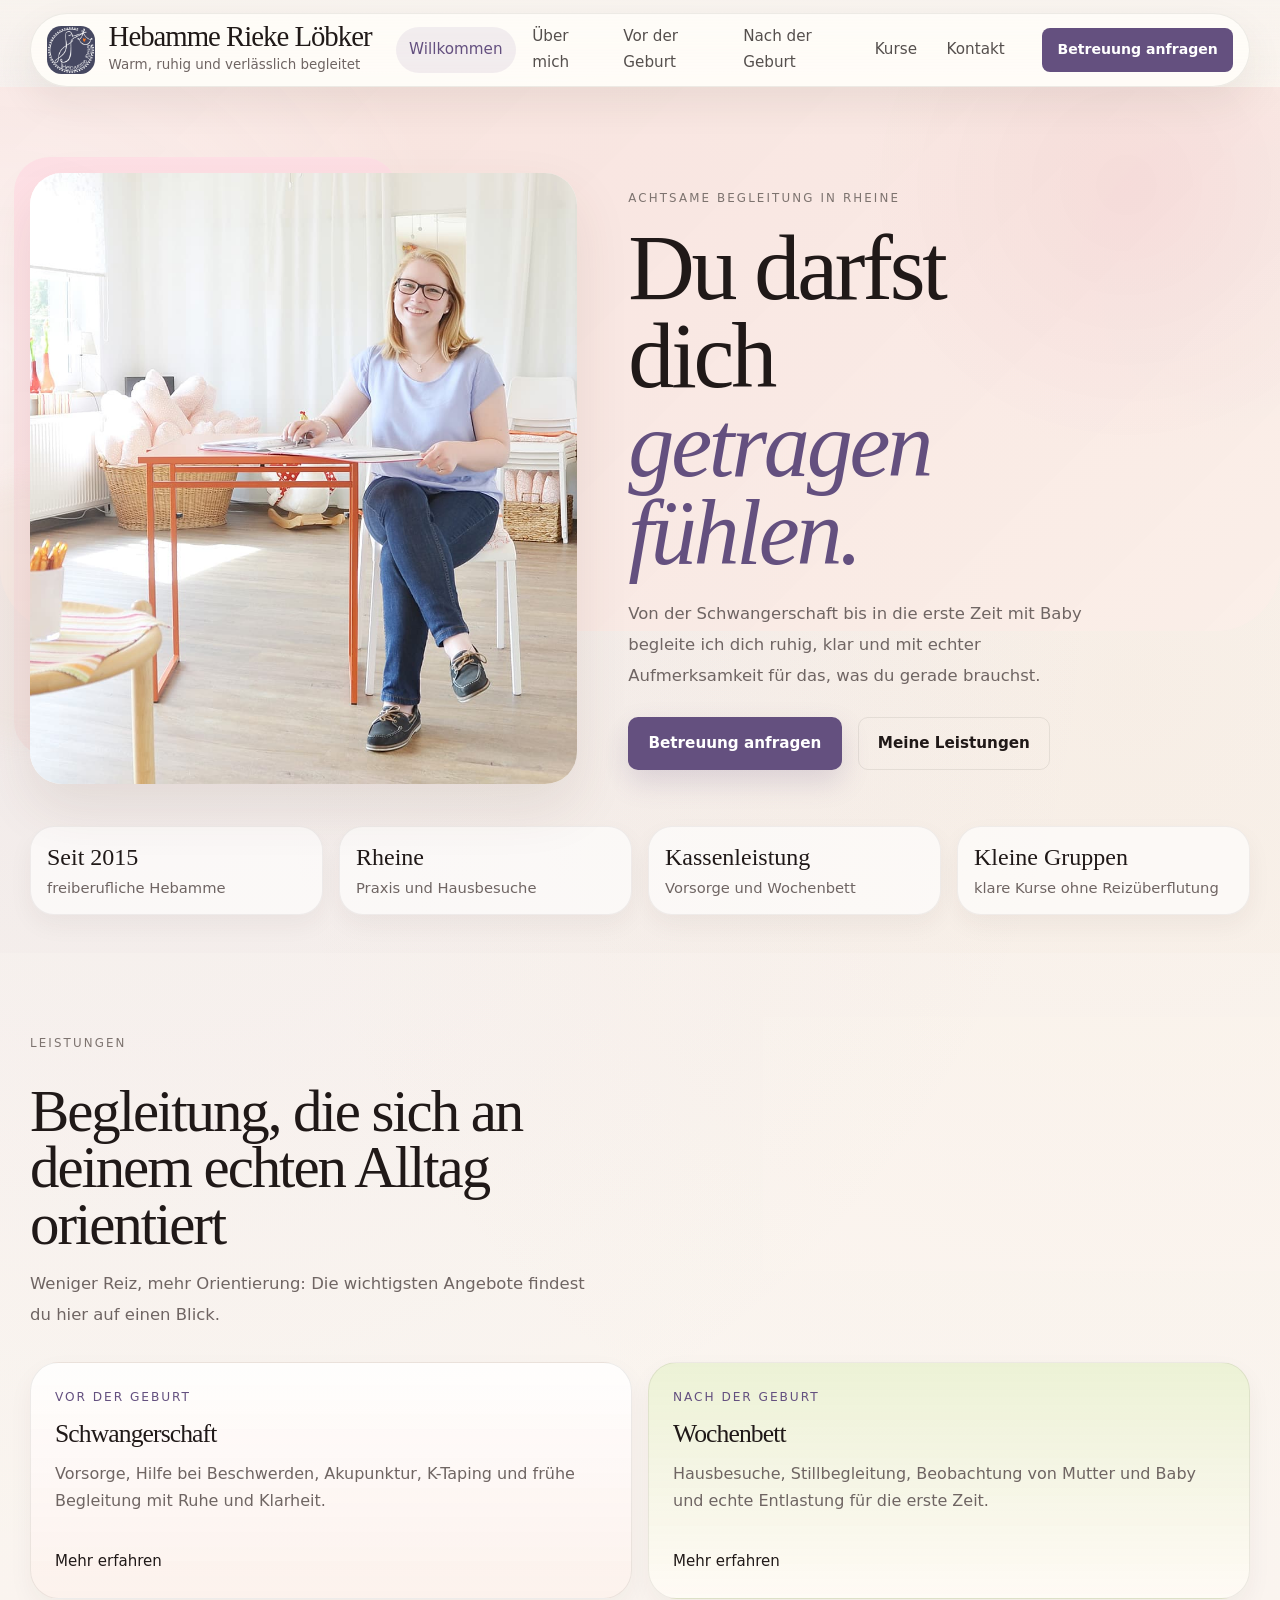
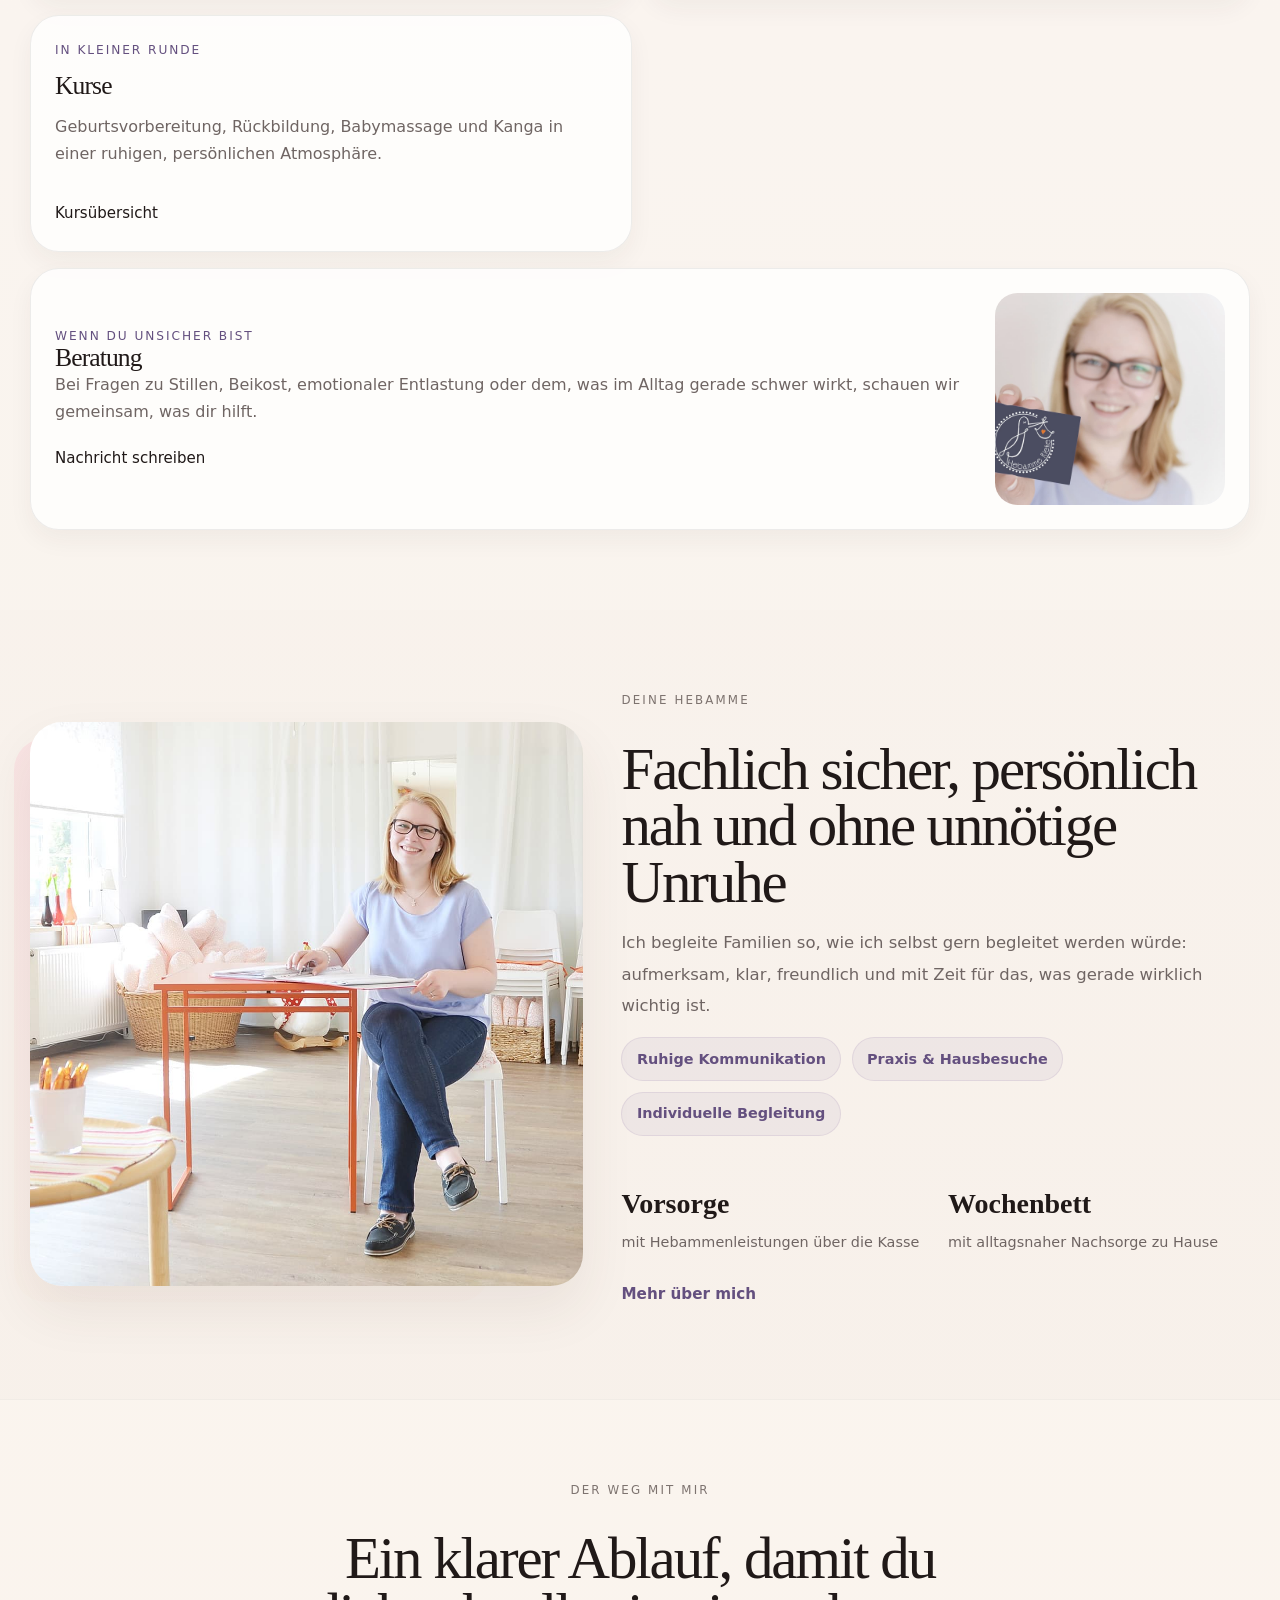
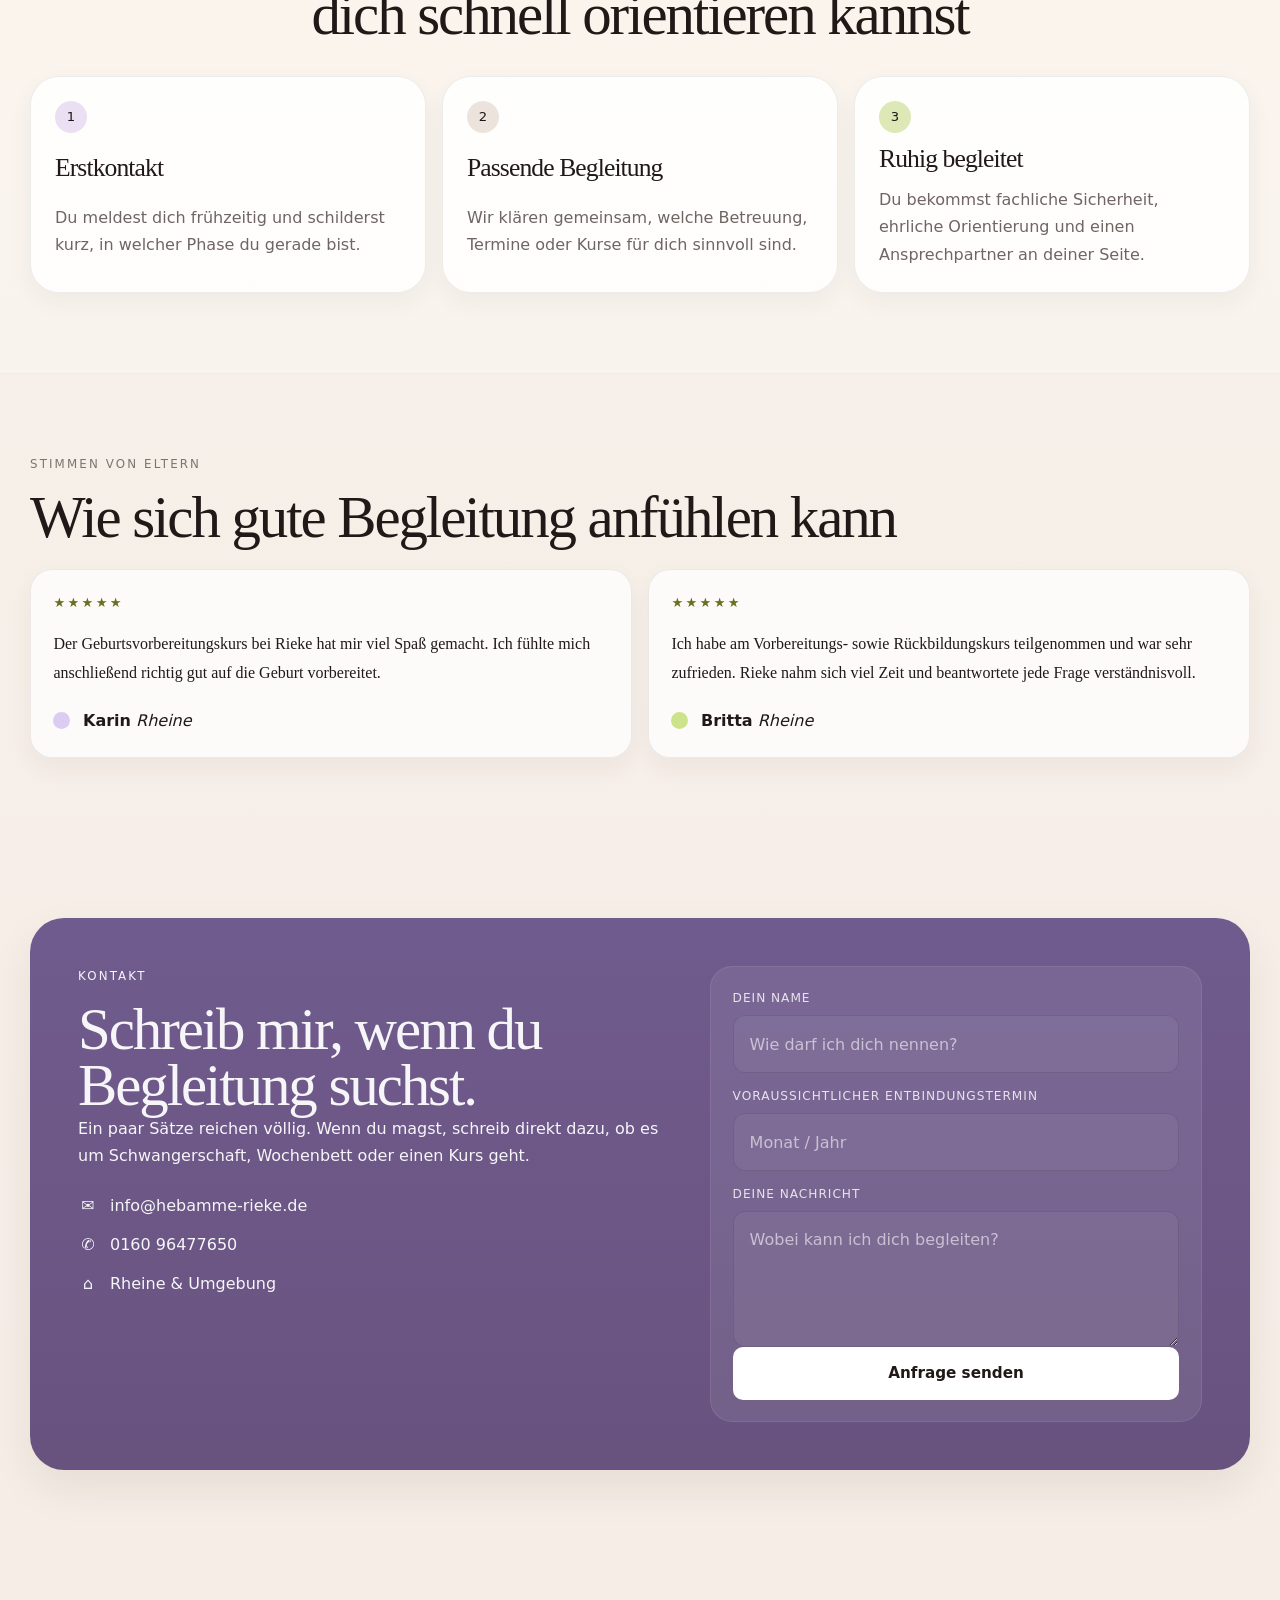
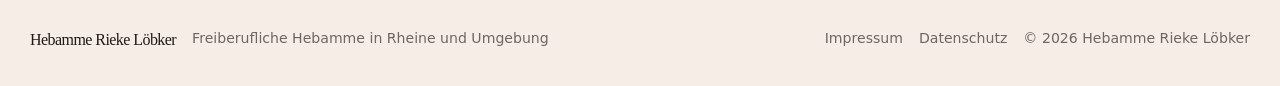
==== commit 265b5281: "Redesign homepage with cleaner editorial style" ====
--- a/index.html
+++ b/index.html
@@ -1,4 +1,4 @@
-﻿<!doctype html>
+<!doctype html>
 <html lang="de">
  <head>
   <meta charset="utf-8">
@@ -7,66 +7,89 @@
   <title>Hebamme Rieke L&ouml;bker | Achtsame Begleitung in Rheine</title>
   <meta name="description" content="Achtsame Hebammenbegleitung in Rheine und Umgebung. Schwangerschaft, Wochenbett, Kurse und Beratung in ruhiger, pers&ouml;nlicher Atmosph&auml;re.">
   <link rel="icon" href="assets/img/favicon.png">
-  <link rel="stylesheet" href="assets/css/styles.css?v=17">
+  <link rel="stylesheet" href="assets/css/styles.css?v=18">
  </head>
  <body class="site-shell" data-page="home">
   <a class="skip-link" href="#content">Zum Inhalt springen</a>
   <div id="site-header"></div>
 
   <main id="content" class="page">
-   <section class="hero hero--editorial">
-    <div class="container hero__grid hero__grid--editorial">
-     <div class="hero__content hero__content--editorial">
-      <p class="hero__kicker">Willkommen bei Hebamme Rieke L&ouml;bker</p>
-      <h1 class="hero__title hero__title--editorial">Du darfst dich <em>getragen f&uuml;hlen.</em></h1>
-      <p class="hero__lede hero__lede--editorial">Begleitung mit Herz, Hand und Verstand. Gemeinsam gestalten wir eine Schwangerschaft und Geburt, die sich f&uuml;r dich sicher und getragen anf&uuml;hlt.</p>
+   <section class="home-hero">
+    <div class="container home-hero__shell">
+     <div class="home-hero__media">
+      <div class="home-hero__portrait">
+       <img src="assets/img/about-rieke.jpg" alt="Rieke L&ouml;bker in hellem Kursraum">
+      </div>
+     </div>
+     <div class="home-hero__copy">
+      <p class="eyebrow">Achtsame Begleitung in Rheine</p>
+      <h1>Du darfst dich <em>getragen f&uuml;hlen.</em></h1>
+      <p class="lede">Von der Schwangerschaft bis in die erste Zeit mit Baby begleite ich dich ruhig, klar und mit echter Aufmerksamkeit f&uuml;r das, was du gerade brauchst.</p>
       <div class="hero__actions">
-       <a class="button" href="kontakt.html#kontaktformular">Termin vereinbaren</a>
+       <a class="button" href="kontakt.html#kontaktformular">Betreuung anfragen</a>
        <a class="button button--soft" href="index.html#leistungen">Meine Leistungen</a>
       </div>
      </div>
-     <div class="hero__aside hero__aside--portrait">
-      <div class="hero-portrait">
-       <img src="assets/img/about-rieke.jpg" alt="Rieke L&ouml;bker in einem hellen Kursraum">
-      </div>
-     </div>
-    </div>
-   </section>
-
-   <section id="leistungen" class="section section--tint">
+    </div>
+
+    <div class="container home-hero__stats">
+     <article class="home-stat">
+      <strong>Seit 2015</strong>
+      <span>freiberufliche Hebamme</span>
+     </article>
+     <article class="home-stat">
+      <strong>Rheine</strong>
+      <span>Praxis und Hausbesuche</span>
+     </article>
+     <article class="home-stat">
+      <strong>Kassenleistung</strong>
+      <span>Vorsorge und Wochenbett</span>
+     </article>
+     <article class="home-stat">
+      <strong>Kleine Gruppen</strong>
+      <span>klare Kurse ohne Reiz&uuml;berflutung</span>
+     </article>
+    </div>
+   </section>
+
+   <section id="leistungen" class="section home-services">
     <div class="container">
-     <div class="section-header section-header--editorial">
-      <p class="eyebrow">Ganzheitliche Betreuung</p>
-      <h2>Vom ersten Kennenlernen bis in die Zeit nach der Geburt</h2>
-      <p class="lede">Meine Angebote sind klar gegliedert, damit du schnell siehst, was zu deiner aktuellen Phase passt.</p>
-     </div>
-     <div class="service-mosaic">
-      <article class="feature-tile feature-tile--large">
-       <div class="feature-tile__icon">&#10022;</div>
+     <div class="section-header home-section-header">
+      <p class="eyebrow">Leistungen</p>
+      <h2>Begleitung, die sich an deinem echten Alltag orientiert</h2>
+      <p class="lede">Weniger Reiz, mehr Orientierung: Die wichtigsten Angebote findest du hier auf einen Blick.</p>
+     </div>
+
+     <div class="home-services__grid">
+      <article class="home-service-card home-service-card--primary">
+       <p class="home-service-card__kicker">Vor der Geburt</p>
        <h3>Schwangerschaft</h3>
-       <p>Vorsorgeuntersuchungen, Beratung, Hilfe bei Beschwerden und intensive Begleitung f&uuml;r eine sichere Zeit.</p>
+       <p>Vorsorge, Hilfe bei Beschwerden, Akupunktur, K-Taping und fr&uuml;he Begleitung mit Ruhe und Klarheit.</p>
        <a class="feature-tile__link" href="schwangerschaftsbetreuung.html">Mehr erfahren</a>
       </article>
-      <article class="feature-tile feature-tile--sage">
-       <div class="feature-tile__icon">&#10022;</div>
+
+      <article class="home-service-card home-service-card--sage">
+       <p class="home-service-card__kicker">Nach der Geburt</p>
+       <h3>Wochenbett</h3>
+       <p>Hausbesuche, Stillbegleitung, Beobachtung von Mutter und Baby und echte Entlastung f&uuml;r die erste Zeit.</p>
+       <a class="feature-tile__link" href="wochenbett.html">Mehr erfahren</a>
+      </article>
+
+      <article class="home-service-card">
+       <p class="home-service-card__kicker">In kleiner Runde</p>
        <h3>Kurse</h3>
-       <p>Geburtsvorbereitung, R&uuml;ckbildung und sanfte Angebote in kleiner Runde.</p>
-       <a class="feature-tile__link" href="kurse.html">Kursplan ansehen</a>
-      </article>
-      <article class="feature-tile feature-tile--blush">
-       <div class="feature-tile__icon">&#10022;</div>
-       <h3>Wochenbett</h3>
-       <p>Hausbesuche nach der Geburt f&uuml;r dich und dein Baby, ruhig und alltagsnah begleitet.</p>
-       <a class="feature-tile__link" href="wochenbett.html">Mehr erfahren</a>
-      </article>
-      <article class="feature-tile feature-tile--wide">
-       <div class="feature-tile__content">
-        <div class="feature-tile__icon">&#10022;</div>
+       <p>Geburtsvorbereitung, R&uuml;ckbildung, Babymassage und Kanga in einer ruhigen, pers&ouml;nlichen Atmosph&auml;re.</p>
+       <a class="feature-tile__link" href="kurse.html">Kurs&uuml;bersicht</a>
+      </article>
+
+      <article class="home-service-card home-service-card--wide">
+       <div class="home-service-card__body">
+        <p class="home-service-card__kicker">Wenn du unsicher bist</p>
         <h3>Beratung</h3>
-        <p>Individuelle Gespr&auml;che zu Stillen, Beikost, emotionaler Unterst&uuml;tzung und den Fragen, die im Alltag wirklich auftauchen.</p>
-        <a class="feature-tile__link" href="kontakt.html#kontaktformular">Anfrage senden</a>
-       </div>
-       <div class="feature-tile__media">
+        <p>Bei Fragen zu Stillen, Beikost, emotionaler Entlastung oder dem, was im Alltag gerade schwer wirkt, schauen wir gemeinsam, was dir hilft.</p>
+        <a class="feature-tile__link" href="kontakt.html#kontaktformular">Nachricht schreiben</a>
+       </div>
+       <div class="home-service-card__visual">
         <img src="assets/img/source/Rieke_Petersen_Hebamme_1920x1080_kontakt.jpg" alt="Rieke L&ouml;bker in ruhiger Gespr&auml;chssituation">
        </div>
       </article>
@@ -75,27 +98,27 @@
    </section>
 
    <section class="section">
-    <div class="container about-feature">
-     <div class="about-feature__media">
-      <img src="assets/img/about-circle.jpg" alt="Portrait von Rieke L&ouml;bker">
-     </div>
-     <div class="about-feature__content">
+    <div class="container home-story">
+     <div class="home-story__media">
+      <img src="assets/img/source/Rieke_Petersen_Hebamme_1920x1080_ueber-mich.jpg" alt="Rieke L&ouml;bker in ihrem Praxisraum">
+     </div>
+     <div class="home-story__copy">
       <p class="eyebrow">Deine Hebamme</p>
-      <h2>&Uuml;ber mich &ndash; Rieke L&ouml;bker</h2>
-      <p class="lede">Seit vielen Jahren begleite ich Familien auf ihrem Weg ins neue Leben. Als Hebamme ist es mein Ziel, nicht nur medizinisch zu unterst&uuml;tzen, sondern menschlich nah f&uuml;r dich da zu sein.</p>
-      <p>In meiner Arbeit verbinde ich fachliche Sicherheit mit ruhiger Kommunikation, Zeit f&uuml;r Fragen und einer Betreuung, die sich an deinem Alltag orientiert.</p>
-      <div class="about-stats">
+      <h2>Fachlich sicher, pers&ouml;nlich nah und ohne unn&ouml;tige Unruhe</h2>
+      <p class="lede">Ich begleite Familien so, wie ich selbst gern begleitet werden w&uuml;rde: aufmerksam, klar, freundlich und mit Zeit f&uuml;r das, was gerade wirklich wichtig ist.</p>
+      <div class="home-story__pillars">
+       <span class="chip">Ruhige Kommunikation</span>
+       <span class="chip">Praxis &amp; Hausbesuche</span>
+       <span class="chip">Individuelle Begleitung</span>
+      </div>
+      <div class="about-stats home-story__stats">
        <div>
-        <strong>Seit 2015</strong>
-        <span>freiberuflich t&auml;tig</span>
+        <strong>Vorsorge</strong>
+        <span>mit Hebammenleistungen &uuml;ber die Kasse</span>
        </div>
        <div>
-        <strong>Rheine</strong>
-        <span>Praxis und Hausbesuche</span>
-       </div>
-       <div>
-        <strong>Kurse</strong>
-        <span>klein, klar und pers&ouml;nlich</span>
+        <strong>Wochenbett</strong>
+        <span>mit alltagsnaher Nachsorge zu Hause</span>
        </div>
       </div>
       <a class="text-link text-link--strong" href="ueber.html">Mehr &uuml;ber mich</a>
@@ -103,83 +126,74 @@
     </div>
    </section>
 
-   <section class="section section--soft">
+   <section class="section section--soft home-process">
     <div class="container">
      <div class="section-header section-header--center section-header--narrow">
       <p class="eyebrow">Der Weg mit mir</p>
-      <h2>Schritt f&uuml;r Schritt durch eine aufregende Zeit</h2>
-     </div>
-     <div class="process-stack">
-      <article class="process-step">
-       <span class="process-step__dot process-step__dot--violet"></span>
-       <div>
-        <h3>Erstkontakt</h3>
-        <p>Wir lernen uns in einem unverbindlichen Gespr&auml;ch kennen und schauen, ob die Chemie stimmt.</p>
-       </div>
-      </article>
-      <article class="process-step">
-       <span class="process-step__dot process-step__dot--sand"></span>
-       <div>
-        <h3>Individuelle Planung</h3>
-        <p>Wir erstellen einen Betreuungsplan, der genau auf deine W&uuml;nsche und Bed&uuml;rfnisse zugeschnitten ist.</p>
-       </div>
-      </article>
-      <article class="process-step">
-       <span class="process-step__dot process-step__dot--sage"></span>
-       <div>
-        <h3>Begleitung &amp; Nachsorge</h3>
-        <p>Ich bin an deiner Seite, von der Schwangerschaft bis zum Ende der Stillzeit.</p>
-       </div>
-      </article>
-     </div>
-    </div>
-   </section>
-
-   <section class="section">
+      <h2>Ein klarer Ablauf, damit du dich schnell orientieren kannst</h2>
+     </div>
+     <div class="home-process__grid">
+      <article class="home-process__card">
+       <span class="process-step__dot process-step__dot--violet">1</span>
+       <h3>Erstkontakt</h3>
+       <p>Du meldest dich fr&uuml;hzeitig und schilderst kurz, in welcher Phase du gerade bist.</p>
+      </article>
+      <article class="home-process__card">
+       <span class="process-step__dot process-step__dot--sand">2</span>
+       <h3>Passende Begleitung</h3>
+       <p>Wir kl&auml;ren gemeinsam, welche Betreuung, Termine oder Kurse f&uuml;r dich sinnvoll sind.</p>
+      </article>
+      <article class="home-process__card">
+       <span class="process-step__dot process-step__dot--sage">3</span>
+       <h3>Ruhig begleitet</h3>
+       <p>Du bekommst fachliche Sicherheit, ehrliche Orientierung und einen Ansprechpartner an deiner Seite.</p>
+      </article>
+     </div>
+    </div>
+   </section>
+
+   <section class="section home-testimonials">
     <div class="container">
-      <div class="section-header section-header--between">
-       <div>
-        <p class="eyebrow">Stimmen von Eltern</p>
-        <h2>Wie sich Begleitung anf&uuml;hlen kann</h2>
-       </div>
-       <div class="quote-arrows" aria-hidden="true">
-        <span>&lsaquo;</span>
-        <span>&rsaquo;</span>
-       </div>
-      </div>
-      <div class="quote-grid quote-grid--editorial">
-       <article class="quote-card quote-card--editorial">
-        <div class="quote-card__stars">&#9733;&#9733;&#9733;&#9733;&#9733;</div>
-        <blockquote>Der Geburtsvorbereitungskurs bei Rieke hat mir viel Spa&szlig; gemacht. Ich f&uuml;hlte mich anschlie&szlig;end richtig gut auf die Geburt vorbereitet.</blockquote>
-        <div class="quote-card__footer">
-         <span class="quote-card__badge quote-card__badge--violet"></span>
-         <div>
-          <strong>Karin</strong>
-          <cite>Rheine</cite>
-         </div>
+     <div class="section-header section-header--between">
+      <div>
+       <p class="eyebrow">Stimmen von Eltern</p>
+       <h2>Wie sich gute Begleitung anf&uuml;hlen kann</h2>
+      </div>
+     </div>
+     <div class="quote-grid quote-grid--editorial">
+      <article class="quote-card quote-card--editorial">
+       <div class="quote-card__stars">&#9733;&#9733;&#9733;&#9733;&#9733;</div>
+       <blockquote>Der Geburtsvorbereitungskurs bei Rieke hat mir viel Spa&szlig; gemacht. Ich f&uuml;hlte mich anschlie&szlig;end richtig gut auf die Geburt vorbereitet.</blockquote>
+       <div class="quote-card__footer">
+        <span class="quote-card__badge quote-card__badge--violet"></span>
+        <div>
+         <strong>Karin</strong>
+         <cite>Rheine</cite>
         </div>
-       </article>
-       <article class="quote-card quote-card--editorial">
-        <div class="quote-card__stars">&#9733;&#9733;&#9733;&#9733;&#9733;</div>
-        <blockquote>Ich habe am Vorbereitungs- sowie R&uuml;ckbildungskurs teilgenommen und war sehr zufrieden. Rieke nahm sich viel Zeit und beantwortete jede Frage verst&auml;ndnisvoll.</blockquote>
-        <div class="quote-card__footer">
-         <span class="quote-card__badge quote-card__badge--sage"></span>
-         <div>
-          <strong>Britta</strong>
-          <cite>Rheine</cite>
-         </div>
+       </div>
+      </article>
+
+      <article class="quote-card quote-card--editorial">
+       <div class="quote-card__stars">&#9733;&#9733;&#9733;&#9733;&#9733;</div>
+       <blockquote>Ich habe am Vorbereitungs- sowie R&uuml;ckbildungskurs teilgenommen und war sehr zufrieden. Rieke nahm sich viel Zeit und beantwortete jede Frage verst&auml;ndnisvoll.</blockquote>
+       <div class="quote-card__footer">
+        <span class="quote-card__badge quote-card__badge--sage"></span>
+        <div>
+         <strong>Britta</strong>
+         <cite>Rheine</cite>
         </div>
-       </article>
-      </div>
-    </div>
-   </section>
-
-   <section class="section">
-    <div class="container contact-band">
+       </div>
+      </article>
+     </div>
+    </div>
+   </section>
+
+   <section class="section home-contact">
+    <div class="container contact-band home-contact__band">
      <div class="contact-band__content">
-      <p class="eyebrow eyebrow--light">Lass uns reden</p>
-      <h2>Ich freue mich auf deine Nachricht.</h2>
-      <p>Hast du Fragen oder m&ouml;chtest ein Kennenlerngespr&auml;ch vereinbaren? Schreib mir einfach eine Nachricht.</p>
+      <p class="eyebrow eyebrow--light">Kontakt</p>
+      <h2>Schreib mir, wenn du Begleitung suchst.</h2>
+      <p>Ein paar S&auml;tze reichen v&ouml;llig. Wenn du magst, schreib direkt dazu, ob es um Schwangerschaft, Wochenbett oder einen Kurs geht.</p>
       <ul class="contact-band__list">
        <li><span class="contact-band__icon">&#9993;</span><a href="mailto:info@hebamme-rieke.de">info@hebamme-rieke.de</a></li>
        <li><span class="contact-band__icon">&#9990;</span><a href="tel:016096477650">0160 96477650</a></li>
@@ -197,7 +211,7 @@
       </div>
       <div class="field">
        <label for="home-message">Deine Nachricht</label>
-       <textarea id="home-message" name="message" placeholder="Was liegt dir auf dem Herzen?" required></textarea>
+       <textarea id="home-message" name="message" placeholder="Wobei kann ich dich begleiten?" required></textarea>
       </div>
       <button class="button button--light" type="submit">Anfrage senden</button>
      </form>
@@ -207,12 +221,6 @@
 
   <div id="site-footer"></div>
   <a id="mobile-cta" class="mobile-sticky-cta" href="tel:016096477650"></a>
-  <script src="assets/js/main.js?v=17" defer></script>
+  <script src="assets/js/main.js?v=18" defer></script>
  </body>
 </html>
-
-
-
-
-
-
--- a/assets/css/styles.css
+++ b/assets/css/styles.css
@@ -300,8 +300,8 @@
   left: 0;
   right: 0;
   z-index: 40;
-  background: rgba(248, 243, 238, 0.92);
-  border-bottom: 1px solid rgba(32, 25, 24, 0.05);
+  padding-top: 0.8rem;
+  background: linear-gradient(180deg, rgba(248, 243, 238, 0.9), rgba(248, 243, 238, 0));
   backdrop-filter: blur(18px);
 }
 
@@ -319,6 +319,11 @@
   align-items: center;
   gap: 1.5rem;
   min-height: 74px;
+  padding: 0 1rem;
+  border: 1px solid rgba(32, 25, 24, 0.08);
+  border-radius: 999px;
+  background: rgba(255, 253, 249, 0.88);
+  box-shadow: 0 16px 38px rgba(68, 46, 33, 0.08);
 }
 
 .brand {
@@ -411,48 +416,6 @@
   font-weight: 600;
 }
 
-.hero--editorial {
-  padding: 4rem 0 5rem;
-}
-
-.hero__grid {
-  display: grid;
-  gap: 3rem;
-  align-items: center;
-}
-
-.hero__grid--editorial {
-  grid-template-columns: minmax(0, 0.9fr) minmax(300px, 0.78fr);
-}
-
-.hero__content--editorial {
-  max-width: 33rem;
-}
-
-.hero__kicker {
-  margin: 0 0 1rem;
-  color: #8e7d78;
-  font-size: 0.72rem;
-  letter-spacing: 0.2em;
-  text-transform: uppercase;
-}
-
-.hero__title--editorial {
-  max-width: 9ch;
-}
-
-.hero__title--editorial em {
-  display: block;
-  color: var(--violet-deep);
-  font-style: italic;
-  font-weight: 400;
-}
-
-.hero__lede--editorial {
-  max-width: 30rem;
-  margin-top: 1.35rem;
-}
-
 .hero__actions {
   display: flex;
   flex-wrap: wrap;
@@ -460,17 +423,241 @@
   margin-top: 1.6rem;
 }
 
-.hero-portrait {
+.home-hero {
+  position: relative;
+  padding: 3.2rem 0 2.4rem;
+}
+
+.home-hero::before {
+  content: "";
+  position: absolute;
+  inset: 0 0 auto;
+  height: 34rem;
+  background:
+    radial-gradient(circle at left center, rgba(255, 255, 255, 0.58), transparent 36%),
+    radial-gradient(circle at 88% 18%, rgba(238, 193, 197, 0.35), transparent 22%),
+    linear-gradient(135deg, rgba(247, 224, 220, 0.95), rgba(250, 238, 232, 0.9));
+  border-bottom-left-radius: 4rem;
+  border-bottom-right-radius: 4rem;
+  z-index: -1;
+}
+
+.home-hero__shell {
+  display: grid;
+  grid-template-columns: minmax(320px, 0.88fr) minmax(0, 1fr);
+  gap: 3.2rem;
+  align-items: center;
+  padding: 2.2rem 0 1.4rem;
+}
+
+.home-hero__media {
+  position: relative;
+}
+
+.home-hero__media::before {
+  content: "";
+  position: absolute;
+  inset: -1rem auto 1.75rem -1rem;
+  width: min(34vw, 24rem);
+  border-radius: 2.2rem;
+  background: linear-gradient(180deg, rgba(255, 222, 229, 0.85), rgba(244, 204, 206, 0.32));
+  z-index: -1;
+}
+
+.home-hero__portrait {
   overflow: hidden;
-  border-radius: 16px;
-  background: #c98d60;
-  box-shadow: 0 20px 40px rgba(74, 53, 36, 0.14);
-}
-
-.hero-portrait img {
+  border-radius: 2rem;
+  background: rgba(255, 255, 255, 0.65);
+  box-shadow: 0 24px 54px rgba(87, 58, 44, 0.1);
+}
+
+.home-hero__portrait img {
   width: 100%;
-  aspect-ratio: 1 / 1.06;
+  aspect-ratio: 0.94 / 1.05;
   object-fit: cover;
+}
+
+.home-hero__copy {
+  max-width: 34rem;
+}
+
+.home-hero__copy h1 {
+  max-width: 8.4ch;
+  font-size: clamp(3.4rem, 7.2vw, 6.6rem);
+}
+
+.home-hero__copy h1 em {
+  color: var(--violet-deep);
+  font-style: italic;
+  font-weight: 400;
+}
+
+.home-hero__copy .lede {
+  max-width: 29rem;
+  margin-top: 1.25rem;
+}
+
+.home-hero__stats {
+  display: grid;
+  grid-template-columns: repeat(4, minmax(0, 1fr));
+  gap: 1rem;
+  margin-top: 1.2rem;
+}
+
+.home-stat {
+  padding: 1.15rem 1rem 1rem;
+  border: 1px solid rgba(32, 25, 24, 0.06);
+  border-radius: 1.5rem;
+  background: rgba(255, 255, 255, 0.62);
+  box-shadow: var(--shadow-soft);
+}
+
+.home-stat strong {
+  display: block;
+  font-family: Georgia, "Times New Roman", serif;
+  font-size: 1.5rem;
+  font-weight: 500;
+  color: var(--text);
+  line-height: 1;
+}
+
+.home-stat span {
+  display: block;
+  margin-top: 0.45rem;
+  color: var(--text-soft);
+  font-size: 0.92rem;
+  line-height: 1.45;
+}
+
+.home-services {
+  background: rgba(255, 251, 247, 0.22);
+}
+
+.home-section-header {
+  max-width: 36rem;
+}
+
+.home-services__grid {
+  display: grid;
+  grid-template-columns: repeat(2, minmax(0, 1fr));
+  gap: 1rem;
+}
+
+.home-service-card {
+  display: grid;
+  gap: 0.85rem;
+  padding: 1.5rem;
+  border-radius: 1.8rem;
+  border: 1px solid rgba(32, 25, 24, 0.08);
+  background: rgba(255, 255, 255, 0.8);
+  box-shadow: var(--shadow-soft);
+}
+
+.home-service-card--primary {
+  background: linear-gradient(180deg, rgba(255, 255, 255, 0.86), rgba(252, 241, 236, 0.92));
+}
+
+.home-service-card--sage {
+  background: linear-gradient(180deg, rgba(235, 241, 212, 0.94), rgba(255, 251, 246, 0.82));
+}
+
+.home-service-card--wide {
+  grid-column: span 2;
+  grid-template-columns: minmax(0, 1fr) 230px;
+  align-items: center;
+}
+
+.home-service-card__kicker {
+  color: var(--violet-deep);
+  font-size: 0.76rem;
+  letter-spacing: 0.16em;
+  text-transform: uppercase;
+}
+
+.home-service-card__visual {
+  overflow: hidden;
+  border-radius: 1.4rem;
+}
+
+.home-service-card__visual img {
+  width: 100%;
+  aspect-ratio: 1 / 0.92;
+  object-fit: cover;
+  filter: grayscale(0.15);
+}
+
+.home-story {
+  display: grid;
+  grid-template-columns: minmax(300px, 0.88fr) minmax(0, 1fr);
+  gap: 2.4rem;
+  align-items: center;
+}
+
+.home-story__media {
+  position: relative;
+}
+
+.home-story__media::before {
+  content: "";
+  position: absolute;
+  inset: 1rem auto -1rem -1rem;
+  width: 86%;
+  border-radius: 2rem;
+  background: linear-gradient(180deg, rgba(249, 216, 220, 0.55), rgba(248, 233, 222, 0.2));
+  z-index: -1;
+}
+
+.home-story__media img {
+  width: 100%;
+  aspect-ratio: 1 / 1.02;
+  object-fit: cover;
+  border-radius: 2rem;
+  box-shadow: 0 24px 54px rgba(77, 57, 43, 0.08);
+}
+
+.home-story__copy {
+  display: grid;
+  gap: 1rem;
+}
+
+.home-story__pillars {
+  display: flex;
+  flex-wrap: wrap;
+  gap: 0.65rem;
+}
+
+.home-story__stats {
+  margin-top: 0.2rem;
+}
+
+.home-process__grid {
+  display: grid;
+  grid-template-columns: repeat(3, minmax(0, 1fr));
+  gap: 1rem;
+}
+
+.home-process__card {
+  display: grid;
+  gap: 0.9rem;
+  padding: 1.5rem;
+  border-radius: 1.8rem;
+  border: 1px solid rgba(32, 25, 24, 0.08);
+  background: rgba(255, 255, 255, 0.82);
+  box-shadow: var(--shadow-soft);
+}
+
+.home-process__card .process-step__dot {
+  margin-top: 0;
+}
+
+.home-testimonials .section-header {
+  margin-bottom: 1.4rem;
+}
+
+.home-contact__band {
+  background:
+    radial-gradient(circle at 100% 0%, rgba(255, 255, 255, 0.12), transparent 24%),
+    linear-gradient(160deg, #705b8e, #6b5786);
 }
 
 .service-mosaic {
@@ -1650,6 +1837,8 @@
   .site-header__bar {
     grid-template-columns: 1fr auto;
     gap: 1rem;
+    padding: 0 0.8rem;
+    border-radius: 1.3rem;
   }
 
   .site-header__cta,
@@ -1701,7 +1890,6 @@
     display: grid;
   }
 
-  .hero__grid--editorial,
   .service-mosaic,
   .feature-tile--wide,
   .about-feature,
@@ -1724,18 +1912,63 @@
   .quote-grid--editorial,
   .card-grid--3,
   .card-grid--2,
-  .two-col {
+  .two-col,
+  .home-hero__shell,
+  .home-hero__stats,
+  .home-services__grid,
+  .home-service-card--wide,
+  .home-story,
+  .home-process__grid {
     grid-template-columns: 1fr;
   }
 
-  .hero--editorial {
-    padding-top: 2.2rem;
-  }
-
-  .hero__title--editorial,
+  .home-hero {
+    padding-top: 1.6rem;
+  }
+
+  .home-hero__copy h1,
   .page-intro__card--split h1 {
     max-width: 100%;
     font-size: clamp(2.35rem, 10vw, 4rem);
+  }
+
+  .home-hero::before {
+    height: 28rem;
+    border-bottom-left-radius: 2.5rem;
+    border-bottom-right-radius: 2.5rem;
+  }
+
+  .home-hero__shell {
+    gap: 1.5rem;
+    padding-top: 1rem;
+  }
+
+  .home-hero__media {
+    order: 2;
+  }
+
+  .home-hero__media::before {
+    inset: -0.6rem auto 1rem -0.5rem;
+    width: 82%;
+  }
+
+  .home-hero__copy {
+    order: 1;
+  }
+
+  .home-stat,
+  .home-service-card,
+  .home-process__card {
+    padding: 1.15rem;
+  }
+
+  .home-service-card__visual {
+    order: -1;
+  }
+
+  .home-story__media::before {
+    inset: 0.8rem auto -0.8rem -0.8rem;
+    width: 88%;
   }
 
   .section-header {
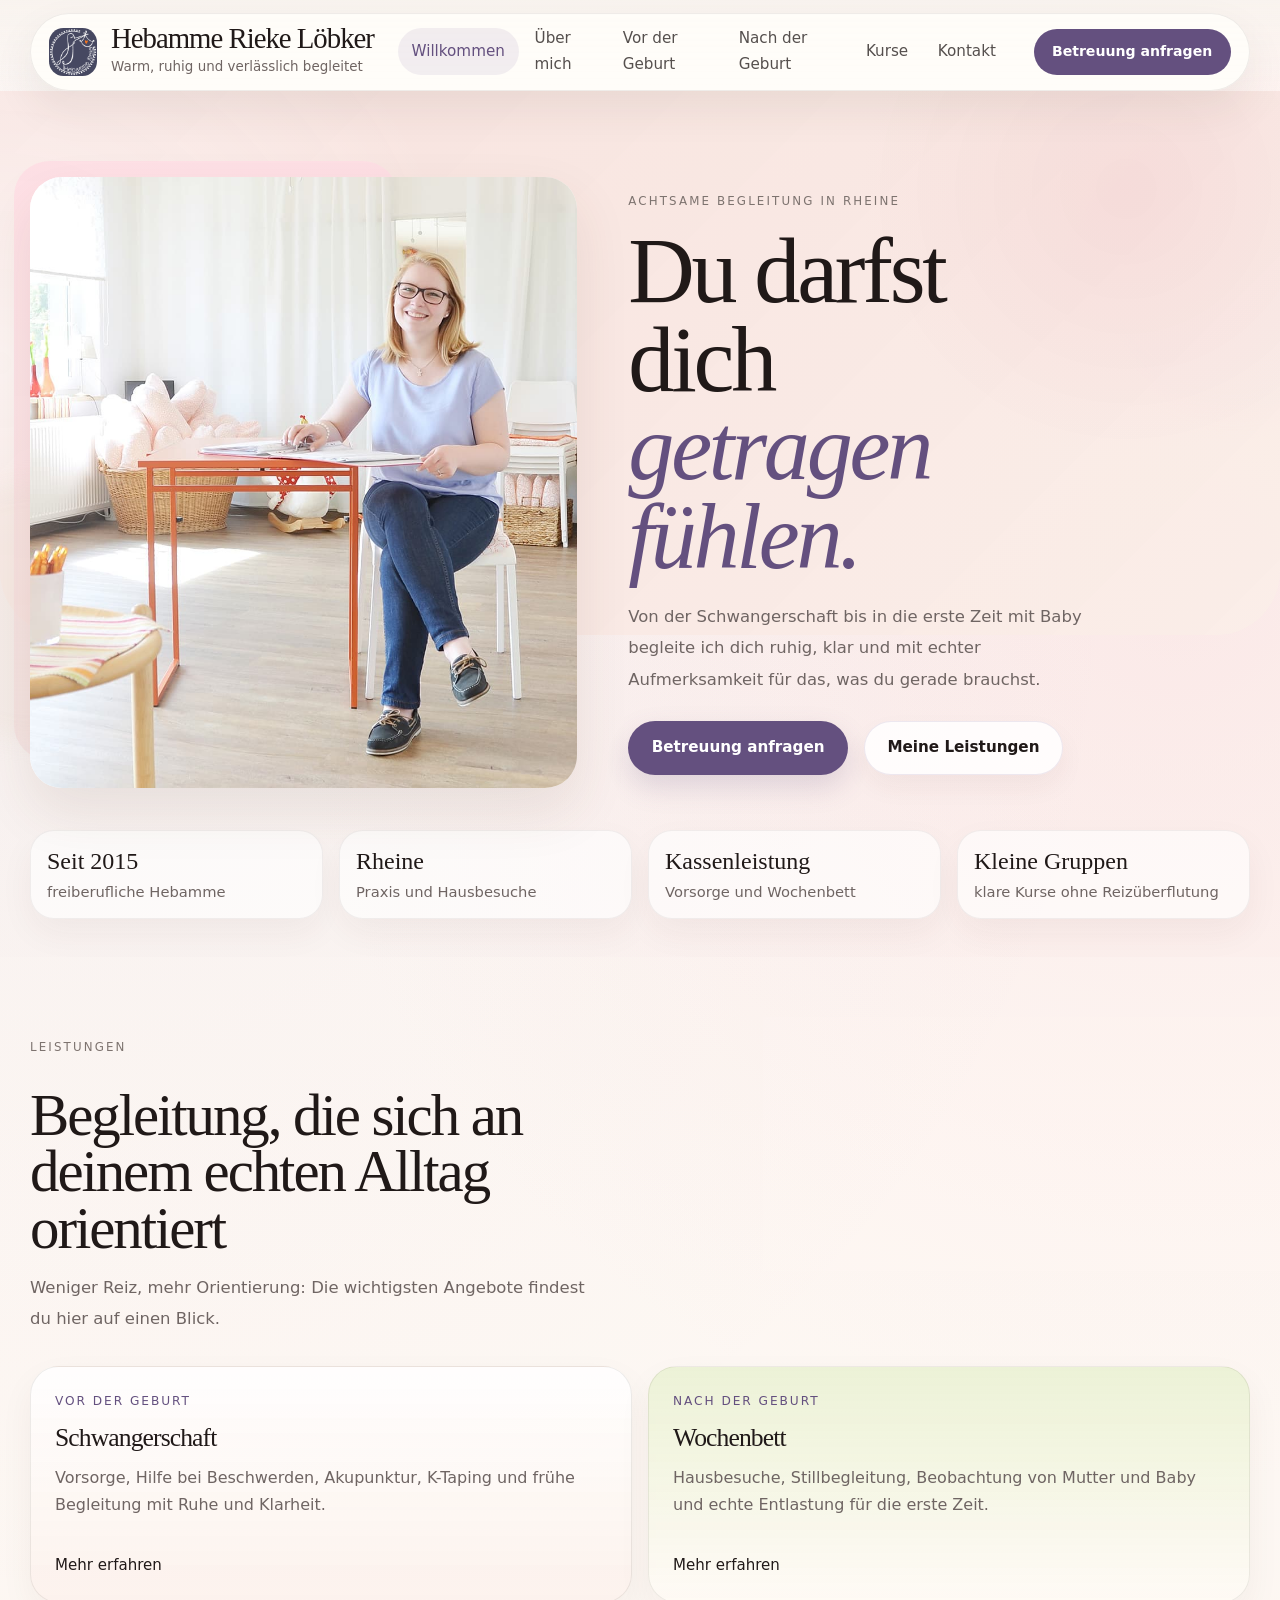
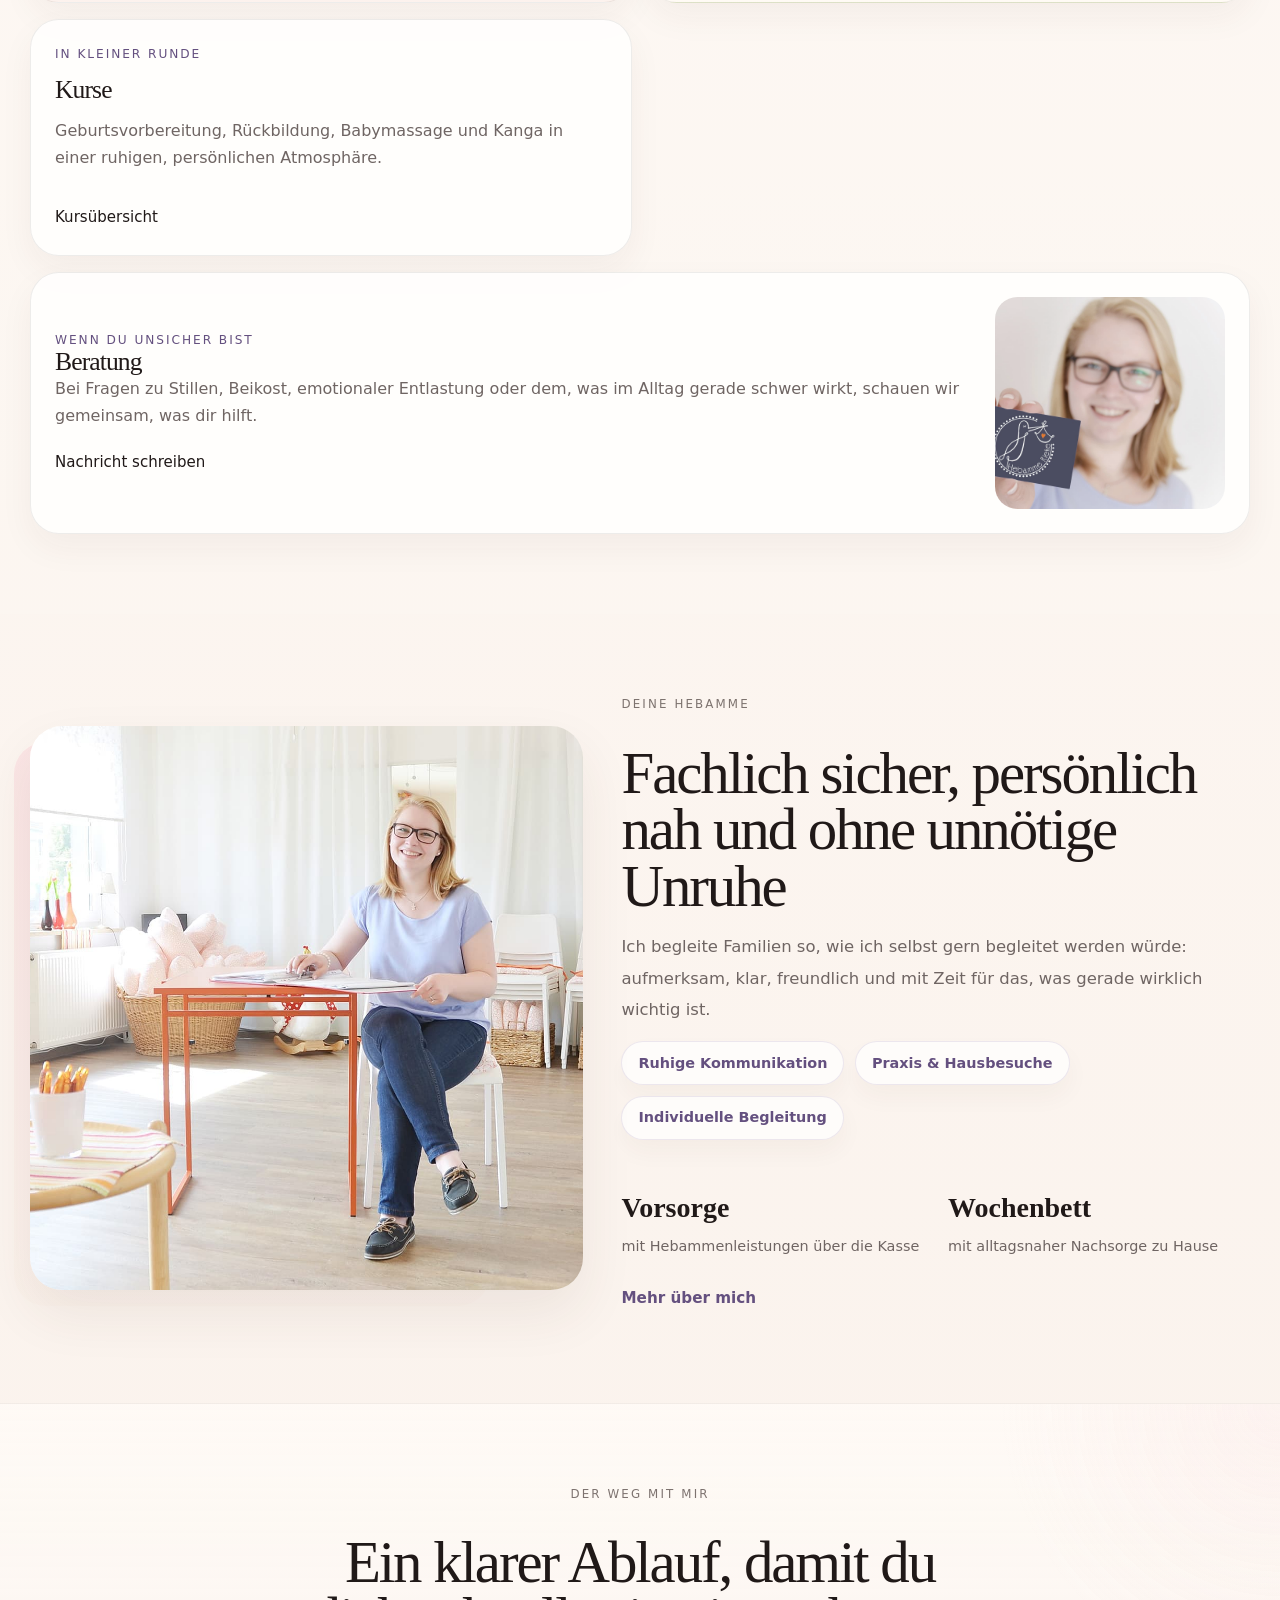
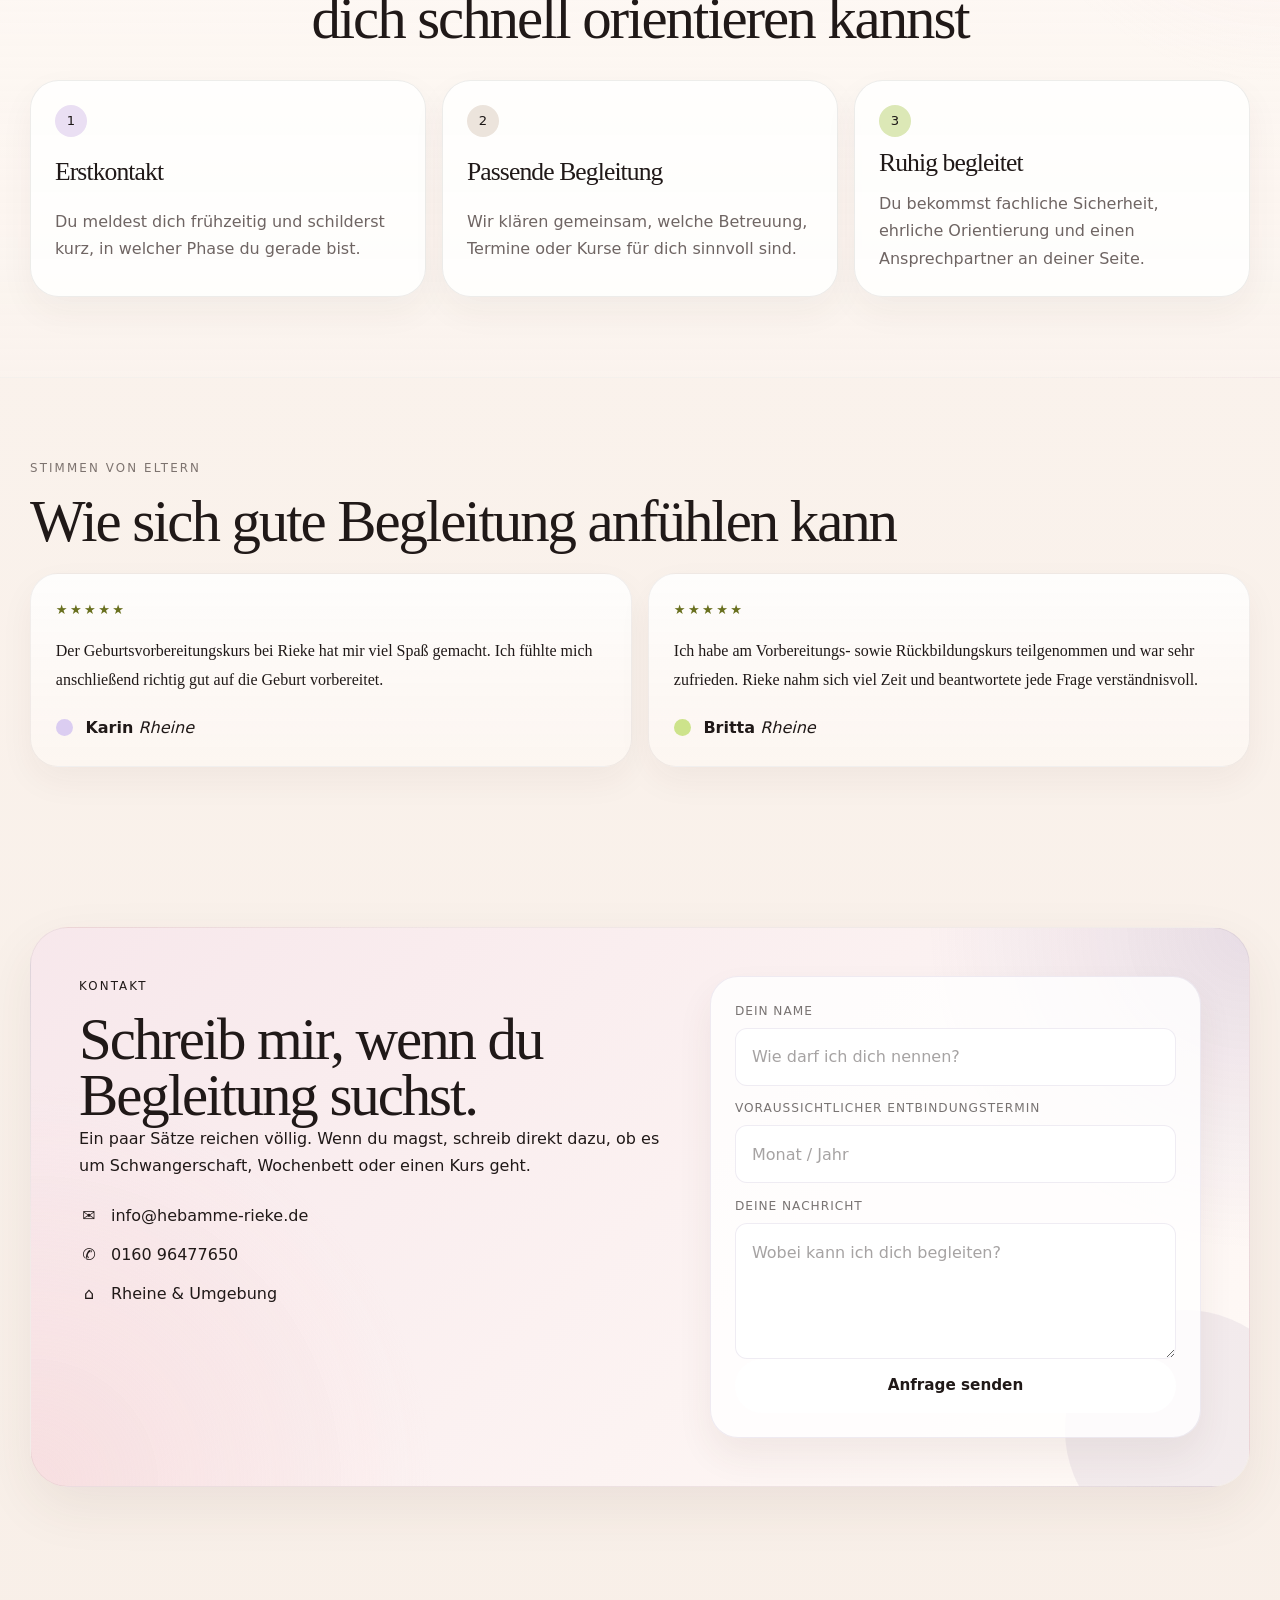
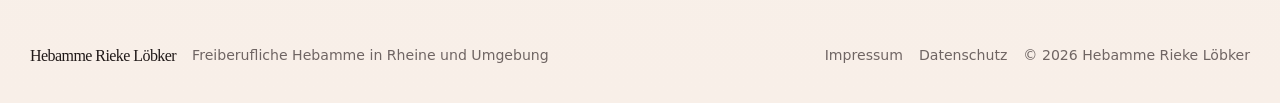
==== commit 18c97d41: "Apply cleaner editorial style across pages" ====
--- a/index.html
+++ b/index.html
@@ -1,4 +1,4 @@
-<!doctype html>
+﻿<!doctype html>
 <html lang="de">
  <head>
   <meta charset="utf-8">
@@ -7,7 +7,7 @@
   <title>Hebamme Rieke L&ouml;bker | Achtsame Begleitung in Rheine</title>
   <meta name="description" content="Achtsame Hebammenbegleitung in Rheine und Umgebung. Schwangerschaft, Wochenbett, Kurse und Beratung in ruhiger, pers&ouml;nlicher Atmosph&auml;re.">
   <link rel="icon" href="assets/img/favicon.png">
-  <link rel="stylesheet" href="assets/css/styles.css?v=18">
+  <link rel="stylesheet" href="assets/css/styles.css?v=19">
  </head>
  <body class="site-shell" data-page="home">
   <a class="skip-link" href="#content">Zum Inhalt springen</a>
@@ -221,6 +221,7 @@
 
   <div id="site-footer"></div>
   <a id="mobile-cta" class="mobile-sticky-cta" href="tel:016096477650"></a>
-  <script src="assets/js/main.js?v=18" defer></script>
+  <script src="assets/js/main.js?v=19" defer></script>
  </body>
 </html>
+
--- a/assets/css/styles.css
+++ b/assets/css/styles.css
@@ -1,21 +1,21 @@
 ﻿:root {
-  --bg: #f6efe8;
-  --bg-soft: #fbf6f2;
-  --surface: #fffdf9;
-  --surface-alt: #f2e9e3;
+  --bg: #f8efe8;
+  --bg-soft: #fdf7f2;
+  --surface: #fffdfa;
+  --surface-alt: #f6eee7;
   --text: #201918;
   --text-soft: #6f6563;
   --line: rgba(32, 25, 24, 0.08);
   --line-strong: rgba(32, 25, 24, 0.14);
   --violet: #7d669f;
   --violet-deep: #64507f;
-  --sage: #dfe9b3;
+  --sage: #e5efc2;
   --sage-deep: #879851;
-  --blush: #efe5e8;
-  --sand: #ece4dc;
+  --blush: #f5dfe4;
+  --sand: #f1e7dd;
   --ink: #1c1716;
-  --shadow: 0 18px 44px rgba(64, 42, 30, 0.08);
-  --shadow-soft: 0 10px 24px rgba(64, 42, 30, 0.05);
+  --shadow: 0 20px 54px rgba(74, 49, 36, 0.08);
+  --shadow-soft: 0 14px 34px rgba(74, 49, 36, 0.05);
   --radius-xl: 30px;
   --radius-lg: 22px;
   --radius-md: 16px;
@@ -35,9 +35,9 @@
 body {
   margin: 0;
   background:
-    radial-gradient(circle at 10% 12%, rgba(125, 102, 159, 0.08), transparent 22%),
-    radial-gradient(circle at 88% 14%, rgba(208, 157, 112, 0.08), transparent 20%),
-    linear-gradient(180deg, #fbf6f1 0%, #f5ede6 100%);
+    radial-gradient(circle at 8% 12%, rgba(125, 102, 159, 0.06), transparent 23%),
+    radial-gradient(circle at 92% 12%, rgba(244, 203, 208, 0.34), transparent 20%),
+    linear-gradient(180deg, #fffaf6 0%, #f8efe8 100%);
   color: var(--text);
   font-family: "Avenir Next", "Segoe UI", system-ui, sans-serif;
   line-height: 1.7;
@@ -190,14 +190,18 @@
 }
 
 .section--soft {
-  background: rgba(255, 251, 247, 0.35);
+  background:
+    radial-gradient(circle at 100% 0%, rgba(244, 211, 214, 0.18), transparent 20%),
+    linear-gradient(180deg, rgba(255, 251, 247, 0.82), rgba(251, 244, 239, 0.62));
   border-top: 1px solid rgba(32, 25, 24, 0.04);
   border-bottom: 1px solid rgba(32, 25, 24, 0.04);
 }
 
 .section--cream,
 .section--tint {
-  background: rgba(255, 251, 247, 0.42);
+  background:
+    radial-gradient(circle at 0% 100%, rgba(125, 102, 159, 0.05), transparent 24%),
+    linear-gradient(180deg, rgba(255, 249, 244, 0.8), rgba(248, 238, 231, 0.62));
   border-top: 1px solid rgba(32, 25, 24, 0.04);
   border-bottom: 1px solid rgba(32, 25, 24, 0.04);
 }
@@ -246,9 +250,9 @@
   align-items: center;
   justify-content: center;
   min-height: 3rem;
-  padding: 0.78rem 1.2rem;
+  padding: 0.82rem 1.4rem;
   border: 1px solid transparent;
-  border-radius: 10px;
+  border-radius: 999px;
   background: var(--violet-deep);
   color: #fff;
   font-size: 0.95rem;
@@ -263,10 +267,10 @@
 }
 
 .button--soft {
-  background: transparent;
+  background: rgba(255, 255, 255, 0.84);
   color: var(--text);
-  border-color: var(--line);
-  box-shadow: none;
+  border-color: rgba(125, 102, 159, 0.14);
+  box-shadow: 0 12px 26px rgba(74, 49, 36, 0.05);
 }
 
 .button--sage {
@@ -318,12 +322,12 @@
   grid-template-columns: auto 1fr auto;
   align-items: center;
   gap: 1.5rem;
-  min-height: 74px;
-  padding: 0 1rem;
-  border: 1px solid rgba(32, 25, 24, 0.08);
+  min-height: 78px;
+  padding: 0 1.15rem;
+  border: 1px solid rgba(32, 25, 24, 0.07);
   border-radius: 999px;
-  background: rgba(255, 253, 249, 0.88);
-  box-shadow: 0 16px 38px rgba(68, 46, 33, 0.08);
+  background: rgba(255, 253, 249, 0.94);
+  box-shadow: 0 18px 42px rgba(68, 46, 33, 0.08);
 }
 
 .brand {
@@ -408,8 +412,8 @@
   align-items: center;
   justify-content: center;
   min-height: 2.5rem;
-  padding: 0.6rem 0.95rem;
-  border-radius: 8px;
+  padding: 0.68rem 1.15rem;
+  border-radius: 999px;
   background: var(--violet-deep);
   color: #fff;
   font-size: 0.88rem;
@@ -736,7 +740,7 @@
 .contact-grid {
   display: grid;
   grid-template-columns: minmax(260px, 0.9fr) minmax(0, 1.1fr);
-  gap: 2rem;
+  gap: 2.35rem;
   align-items: center;
 }
 
@@ -748,7 +752,7 @@
 .media-card img,
 .page-intro__media img {
   width: 100%;
-  border-radius: 20px;
+  border-radius: 28px;
   box-shadow: var(--shadow);
   object-fit: cover;
 }
@@ -834,17 +838,17 @@
 .contact-card,
 .info-card,
 .legal-card {
-  padding: 1.4rem;
-  border-radius: 22px;
-  border: 1px solid var(--line);
-  background: rgba(255, 255, 255, 0.74);
+  padding: 1.55rem;
+  border-radius: 28px;
+  border: 1px solid rgba(32, 25, 24, 0.06);
+  background: linear-gradient(180deg, rgba(255, 255, 255, 0.82), rgba(252, 246, 241, 0.88));
   box-shadow: var(--shadow-soft);
 }
 
 .legal-layout {
   display: grid;
   grid-template-columns: minmax(250px, 0.82fr) minmax(0, 1.18fr);
-  gap: 1rem;
+  gap: 1.35rem;
   align-items: start;
 }
 
@@ -858,10 +862,10 @@
 .legal-panel {
   display: grid;
   gap: 0.8rem;
-  padding: 1.35rem;
-  border-radius: 22px;
-  border: 1px solid var(--line);
-  background: rgba(255, 255, 255, 0.74);
+  padding: 1.55rem;
+  border-radius: 28px;
+  border: 1px solid rgba(32, 25, 24, 0.06);
+  background: linear-gradient(180deg, rgba(255, 255, 255, 0.82), rgba(251, 245, 240, 0.9));
   box-shadow: var(--shadow-soft);
 }
 
@@ -885,11 +889,11 @@
 
 .legal-copy__section {
   display: grid;
-  gap: 0.9rem;
-  padding: 1.5rem;
-  border-radius: 24px;
-  border: 1px solid var(--line);
-  background: rgba(255, 255, 255, 0.74);
+  gap: 1rem;
+  padding: 1.7rem;
+  border-radius: 30px;
+  border: 1px solid rgba(32, 25, 24, 0.06);
+  background: linear-gradient(180deg, rgba(255, 255, 255, 0.86), rgba(252, 247, 243, 0.9));
   box-shadow: var(--shadow-soft);
 }
 
@@ -1048,7 +1052,9 @@
 
 .media-card {
   overflow: hidden;
-  border-radius: 22px;
+  border-radius: 30px;
+  background: rgba(255, 255, 255, 0.5);
+  box-shadow: var(--shadow-soft);
 }
 
 .media-card--portrait {
@@ -1064,10 +1070,16 @@
   grid-template-columns: minmax(0, 1fr) minmax(320px, 0.82fr);
   gap: 2rem;
   padding: 3rem;
-  border-radius: 34px;
-  background: linear-gradient(180deg, #705b8e, #68537f);
-  color: rgba(255, 255, 255, 0.94);
+  border: 1px solid rgba(32, 25, 24, 0.06);
+  border-radius: 38px;
+  background:
+    radial-gradient(circle at 100% 0%, rgba(125, 102, 159, 0.16), transparent 24%),
+    radial-gradient(circle at 0% 100%, rgba(244, 204, 206, 0.44), transparent 30%),
+    linear-gradient(135deg, rgba(247, 231, 235, 0.98), rgba(255, 250, 246, 0.98));
+  color: var(--text);
   box-shadow: var(--shadow);
+  overflow: hidden;
+  position: relative;
 }
 
 .contact-band h2,
@@ -1077,6 +1089,16 @@
   color: inherit;
 }
 
+.contact-band::before {
+  content: "";
+  position: absolute;
+  inset: auto -3.5rem -4rem auto;
+  width: 15rem;
+  height: 15rem;
+  border-radius: 999px;
+  background: rgba(125, 102, 159, 0.09);
+}
+
 .contact-band__list {
   display: grid;
   gap: 0.75rem;
@@ -1097,10 +1119,13 @@
 }
 
 .contact-band__form {
-  padding: 1.35rem;
-  border-radius: 22px;
-  background: rgba(255, 255, 255, 0.08);
-  border: 1px solid rgba(255, 255, 255, 0.08);
+  position: relative;
+  z-index: 1;
+  padding: 1.5rem;
+  border-radius: 28px;
+  background: rgba(255, 255, 255, 0.8);
+  border: 1px solid rgba(125, 102, 159, 0.12);
+  box-shadow: 0 18px 36px rgba(84, 58, 46, 0.07);
 }
 
 .field {
@@ -1139,6 +1164,22 @@
   color: rgba(255, 255, 255, 0.58);
 }
 
+.contact-band .field label {
+  color: rgba(32, 25, 24, 0.6);
+}
+
+.contact-band .field input,
+.contact-band .field textarea {
+  border-color: rgba(125, 102, 159, 0.12);
+  background: rgba(255, 255, 255, 0.88);
+  color: var(--text);
+}
+
+.contact-band .field input::placeholder,
+.contact-band .field textarea::placeholder {
+  color: rgba(32, 25, 24, 0.4);
+}
+
 .contact-card .field label,
 .contact-form .field label {
   color: var(--text-soft);
@@ -1171,8 +1212,9 @@
   display: grid;
   gap: 0.2rem;
   padding: 0.95rem 1rem;
-  border-radius: 14px;
-  background: rgba(255, 255, 255, 0.6);
+  border-radius: 18px;
+  border: 1px solid rgba(125, 102, 159, 0.08);
+  background: rgba(255, 255, 255, 0.58);
 }
 
 .contact-grid--contact-page {
@@ -1218,57 +1260,91 @@
 }
 
 .page-intro {
-  padding: 2.25rem 0 0;
+  position: relative;
+  padding: 3rem 0 0.6rem;
+  overflow: clip;
+}
+
+.page-intro::before {
+  content: "";
+  position: absolute;
+  inset: 0 0 auto;
+  height: 34rem;
+  background:
+    radial-gradient(circle at 0% 50%, rgba(255, 255, 255, 0.58), transparent 28%),
+    radial-gradient(circle at 100% 14%, rgba(244, 209, 212, 0.4), transparent 24%),
+    linear-gradient(135deg, rgba(248, 233, 229, 0.95), rgba(255, 250, 246, 0.9));
+  border-bottom-left-radius: 4rem;
+  border-bottom-right-radius: 4rem;
+  z-index: -1;
 }
 
 .page-intro__card {
-  display: grid;
-  gap: 2rem;
-  padding: 2rem;
-  border-radius: 30px;
-  border: 1px solid rgba(32, 25, 24, 0.06);
-  background: rgba(255, 251, 247, 0.7);
-  box-shadow: 0 24px 54px rgba(77, 57, 43, 0.08);
+  position: relative;
+  display: grid;
+  gap: 2.8rem;
+  padding: 3rem;
+  border-radius: 42px;
+  border: 1px solid rgba(32, 25, 24, 0.05);
+  background: linear-gradient(180deg, rgba(255, 253, 249, 0.66), rgba(255, 249, 244, 0.52));
+  box-shadow: 0 26px 60px rgba(77, 57, 43, 0.08);
+  backdrop-filter: blur(6px);
 }
 
 .page-intro__card--split {
-  grid-template-columns: minmax(0, 1.05fr) minmax(300px, 0.95fr);
+  grid-template-columns: minmax(0, 1fr) minmax(330px, 0.9fr);
   align-items: center;
 }
 
 .page-intro__card--split h1 {
-  max-width: 9.8ch;
-  font-size: clamp(3.2rem, 6vw, 5.5rem);
+  max-width: 9.4ch;
+  font-size: clamp(3.2rem, 6vw, 5.6rem);
 }
 
 .page-intro__copy {
   display: grid;
-  gap: 1rem;
+  gap: 1.15rem;
+  max-width: 36rem;
 }
 
 .page-intro__lede {
-  max-width: 34rem;
+  max-width: 31rem;
 }
 
 .page-intro__media {
   position: relative;
+  padding: 0.5rem 0 0 1rem;
+}
+
+.page-intro__media::before {
+  content: "";
+  position: absolute;
+  inset: -0.35rem auto 1.3rem 0;
+  width: min(26vw, 19rem);
+  border-radius: 2rem;
+  background: linear-gradient(180deg, rgba(248, 205, 209, 0.76), rgba(241, 229, 218, 0.24));
+  z-index: -1;
+}
+
+.page-intro__media img {
+  border-radius: 34px;
 }
 
 .page-intro__media-note {
   position: absolute;
-  left: -1.2rem;
-  bottom: -1rem;
+  left: -1.5rem;
+  bottom: 0.75rem;
   max-width: 15rem;
-  padding: 0.95rem 1rem;
+  padding: 1rem 1.05rem;
   border: 1px solid rgba(32, 25, 24, 0.05);
-  border-radius: 0 0 16px 16px;
+  border-radius: 18px;
   background: rgba(255, 255, 255, 0.94);
   color: var(--text-soft);
   font-family: Georgia, "Times New Roman", serif;
   font-size: 0.96rem;
   font-style: italic;
   line-height: 1.5;
-  box-shadow: var(--shadow-soft);
+  box-shadow: 0 18px 34px rgba(77, 57, 43, 0.08);
 }
 
 .page-intro__meta {
@@ -1283,13 +1359,14 @@
   display: inline-flex;
   align-items: center;
   min-height: 2.5rem;
-  padding: 0.55rem 0.9rem;
+  padding: 0.55rem 1rem;
   border-radius: 999px;
-  background: rgba(125, 102, 159, 0.08);
+  background: rgba(255, 255, 255, 0.7);
   color: var(--violet-deep);
-  border: 1px solid rgba(125, 102, 159, 0.12);
+  border: 1px solid rgba(125, 102, 159, 0.14);
   font-size: 0.9rem;
   font-weight: 600;
+  box-shadow: 0 12px 24px rgba(74, 49, 36, 0.04);
 }
 
 .legal-card h2 {
@@ -1302,13 +1379,13 @@
 
 .editorial-stack {
   display: grid;
-  gap: 1rem;
+  gap: 1.15rem;
 }
 
 .editorial-mosaic {
   display: grid;
   grid-template-columns: 1.05fr 0.95fr;
-  gap: 1rem;
+  gap: 1.3rem;
   align-items: start;
 }
 
@@ -1316,6 +1393,7 @@
   display: grid;
   grid-template-columns: 1fr 1fr;
   gap: 1rem;
+  align-items: start;
 }
 
 .editorial-mosaic__visuals img,
@@ -1325,7 +1403,7 @@
   width: 100%;
   height: 100%;
   object-fit: cover;
-  border-radius: 22px;
+  border-radius: 28px;
   box-shadow: var(--shadow);
 }
 
@@ -1348,24 +1426,24 @@
   display: grid;
   gap: 0.9rem;
   min-height: 100%;
-  padding: 1.5rem;
-  border: 1px solid var(--line);
-  border-radius: 22px;
-  background: rgba(255, 255, 255, 0.68);
+  padding: 1.65rem;
+  border: 1px solid rgba(32, 25, 24, 0.05);
+  border-radius: 30px;
+  background: linear-gradient(180deg, rgba(255, 255, 255, 0.82), rgba(252, 246, 241, 0.88));
   box-shadow: var(--shadow-soft);
 }
 
 .philosophy-card--violet {
-  background: linear-gradient(180deg, #775f99, #695384);
+  background: linear-gradient(180deg, #7e6a9d, #6d5a88);
   color: rgba(255, 255, 255, 0.96);
 }
 
 .philosophy-card--sage {
-  background: rgba(227, 236, 184, 0.54);
+  background: linear-gradient(180deg, rgba(231, 238, 196, 0.88), rgba(251, 249, 239, 0.94));
 }
 
 .philosophy-card--blush {
-  background: rgba(240, 231, 234, 0.78);
+  background: linear-gradient(180deg, rgba(245, 227, 230, 0.9), rgba(255, 250, 246, 0.94));
 }
 
 .philosophy-card p,
@@ -1495,20 +1573,23 @@
 .course-card {
   display: grid;
   gap: 1rem;
-  padding: 1rem;
-  border: 1px solid var(--line);
-  border-radius: 24px;
-  background: rgba(255, 255, 255, 0.68);
+  padding: 1.15rem;
+  border: 1px solid rgba(32, 25, 24, 0.05);
+  border-radius: 30px;
+  background: linear-gradient(180deg, rgba(255, 255, 255, 0.84), rgba(252, 245, 240, 0.9));
   box-shadow: var(--shadow-soft);
   min-width: 0;
 }
 
 .course-card--featured {
   grid-template-columns: 1fr;
-  padding: 1.1rem;
+  padding: 1.2rem;
   align-items: stretch;
   min-height: 100%;
   height: 100%;
+  background:
+    radial-gradient(circle at 100% 0%, rgba(125, 102, 159, 0.08), transparent 25%),
+    linear-gradient(180deg, rgba(255, 255, 255, 0.9), rgba(252, 245, 240, 0.94));
 }
 
 .course-card__content {
@@ -1534,7 +1615,7 @@
   max-width: 100%;
   min-width: 0;
   overflow: hidden;
-  border-radius: 20px;
+  border-radius: 24px;
   aspect-ratio: 1.32 / 0.82;
 }
 
@@ -1547,7 +1628,7 @@
 .course-card--featured .course-card__image {
   height: auto;
   min-height: 0;
-  aspect-ratio: 4 / 3;
+  aspect-ratio: 4 / 2.75;
 }
 
 .course-card--featured .course-card__content {
@@ -1572,17 +1653,17 @@
 .course-note-card {
   display: grid;
   gap: 1rem;
-  padding: 1.25rem;
-  border-radius: 24px;
-  border: 1px solid var(--line);
-  background: rgba(255, 255, 255, 0.68);
+  padding: 1.4rem;
+  border-radius: 30px;
+  border: 1px solid rgba(32, 25, 24, 0.05);
+  background: linear-gradient(180deg, rgba(255, 255, 255, 0.82), rgba(252, 245, 240, 0.88));
   box-shadow: var(--shadow-soft);
 }
 
 .course-note-card--sage {
   grid-template-columns: minmax(180px, 0.72fr) minmax(0, 1fr);
   align-items: center;
-  background: linear-gradient(180deg, rgba(223, 233, 179, 0.74), rgba(250, 248, 238, 0.86));
+  background: linear-gradient(180deg, rgba(230, 238, 196, 0.92), rgba(255, 251, 246, 0.94));
 }
 
 .course-note-card__media {
@@ -1635,7 +1716,7 @@
 .spotlight {
   display: grid;
   grid-template-columns: 0.95fr 1.05fr;
-  gap: 2rem;
+  gap: 2.35rem;
   align-items: center;
 }
 
@@ -1645,7 +1726,7 @@
 
 .spotlight__copy {
   display: grid;
-  gap: 1rem;
+  gap: 1.1rem;
 }
 
 .check-list,
@@ -1698,11 +1779,17 @@
 }
 
 .dark-cta {
+  position: relative;
   padding: 3rem;
-  border-radius: 30px;
-  background: linear-gradient(135deg, #241f21, #171415);
-  color: rgba(255, 255, 255, 0.94);
+  border: 1px solid rgba(32, 25, 24, 0.06);
+  border-radius: 38px;
+  background:
+    radial-gradient(circle at 100% 0%, rgba(125, 102, 159, 0.14), transparent 24%),
+    radial-gradient(circle at 0% 100%, rgba(244, 210, 213, 0.44), transparent 28%),
+    linear-gradient(140deg, rgba(249, 235, 238, 0.98), rgba(255, 251, 246, 0.98));
+  color: var(--text);
   box-shadow: var(--shadow);
+  overflow: hidden;
 }
 
 .dark-cta h2,
@@ -1710,7 +1797,19 @@
   color: inherit;
 }
 
+.dark-cta::before {
+  content: "";
+  position: absolute;
+  inset: auto -4rem -4rem auto;
+  width: 15rem;
+  height: 15rem;
+  border-radius: 999px;
+  background: rgba(125, 102, 159, 0.08);
+}
+
 .dark-cta__inner {
+  position: relative;
+  z-index: 1;
   display: grid;
   gap: 1.25rem;
   justify-items: center;
@@ -1725,8 +1824,12 @@
 }
 
 .dark-cta .button--soft {
-  color: rgba(255, 255, 255, 0.94);
-  border-color: rgba(255, 255, 255, 0.2);
+  color: var(--text);
+  border-color: rgba(125, 102, 159, 0.14);
+}
+
+.dark-cta .eyebrow--light {
+  color: rgba(100, 80, 127, 0.8);
 }
 
 @media (min-width: 960px) {
@@ -1938,6 +2041,16 @@
     border-bottom-right-radius: 2.5rem;
   }
 
+  .page-intro {
+    padding-top: 1.9rem;
+  }
+
+  .page-intro::before {
+    height: 24rem;
+    border-bottom-left-radius: 2.8rem;
+    border-bottom-right-radius: 2.8rem;
+  }
+
   .home-hero__shell {
     gap: 1.5rem;
     padding-top: 1rem;
@@ -1989,6 +2102,20 @@
     padding: 1.15rem;
   }
 
+  .page-intro__card {
+    gap: 1.4rem;
+    border-radius: 30px;
+  }
+
+  .page-intro__media {
+    padding: 0;
+  }
+
+  .page-intro__media::before {
+    inset: -0.45rem auto 1rem -0.35rem;
+    width: 75%;
+  }
+
   .legal-aside {
     position: static;
   }
@@ -2005,6 +2132,7 @@
   .page-intro__media-note {
     position: static;
     margin-top: 1rem;
+    max-width: 100%;
   }
 
   .timeline::before {
@@ -2056,6 +2184,13 @@
     gap: 1.1rem;
     padding: 1.25rem 0.9rem;
     border-radius: 26px;
+  }
+
+  .contact-band::before {
+    width: 10rem;
+    height: 10rem;
+    right: -3rem;
+    bottom: -3rem;
   }
 
   .contact-band__content {
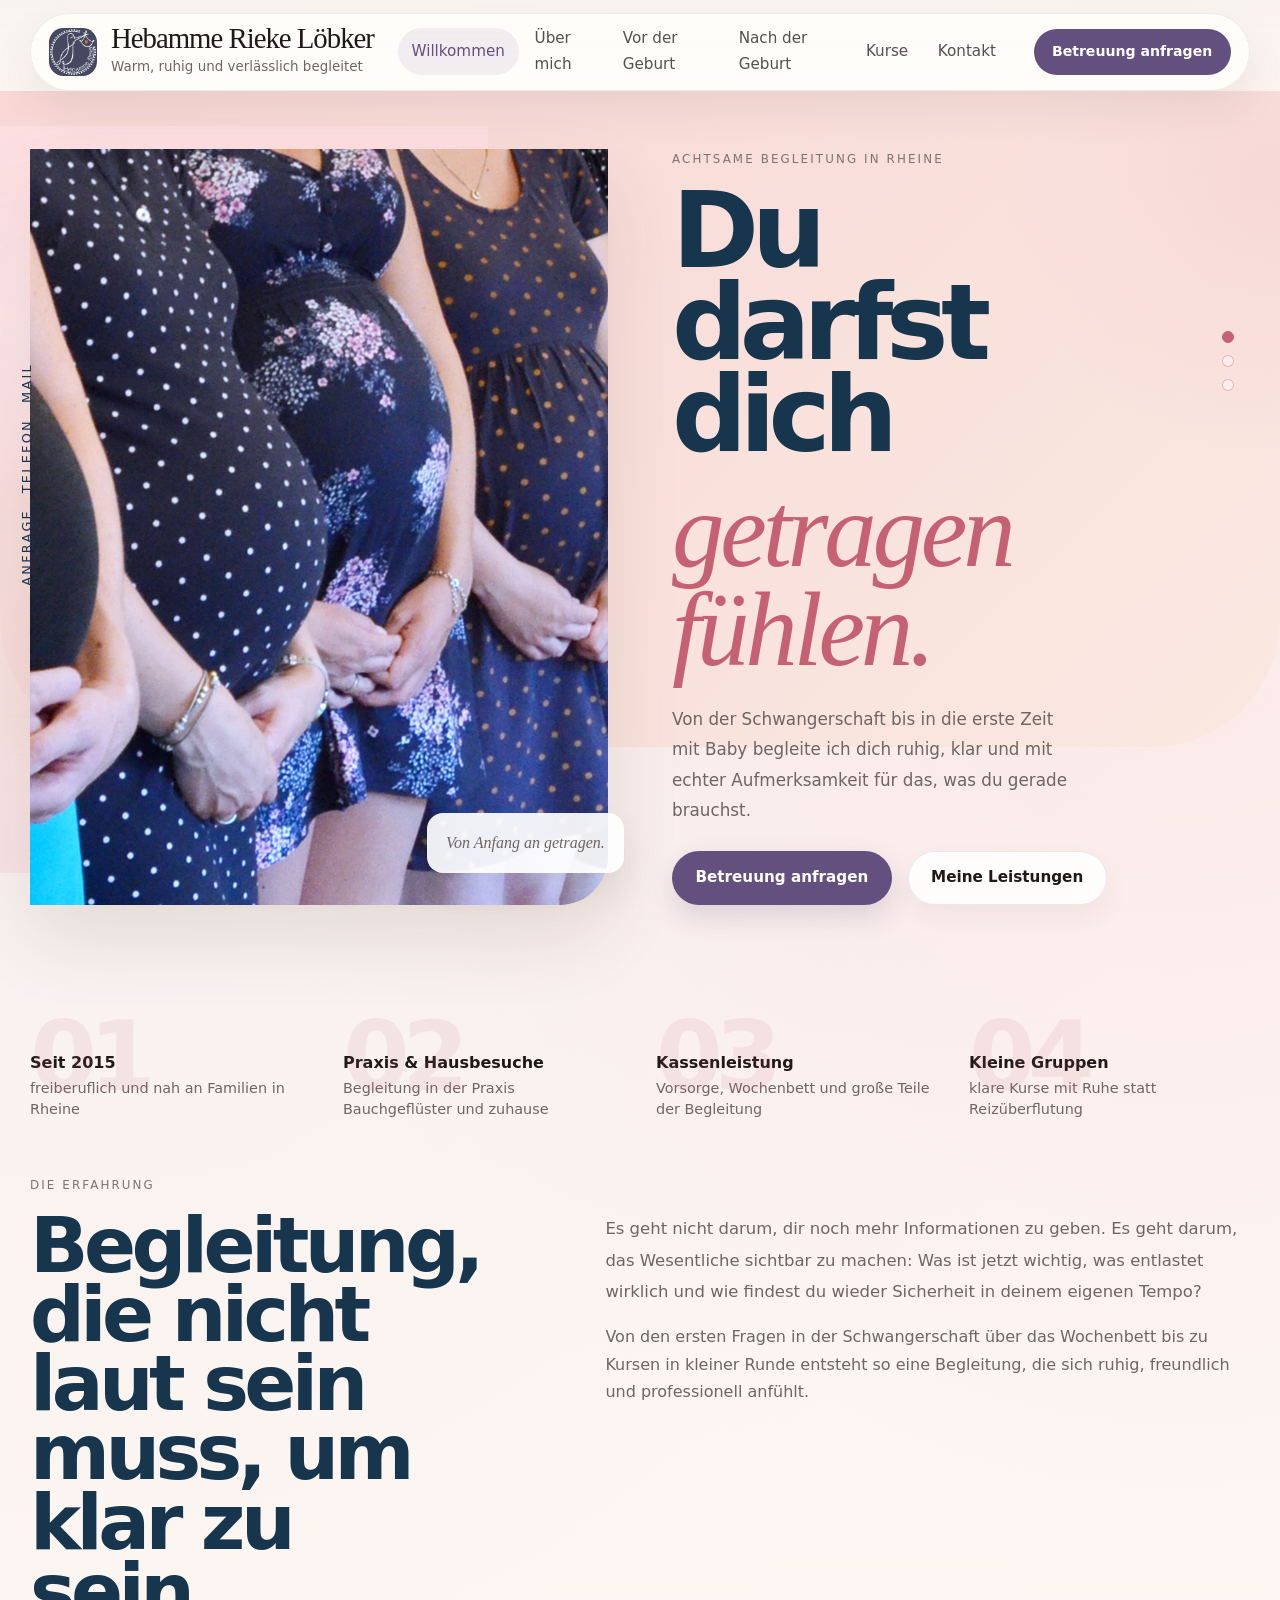
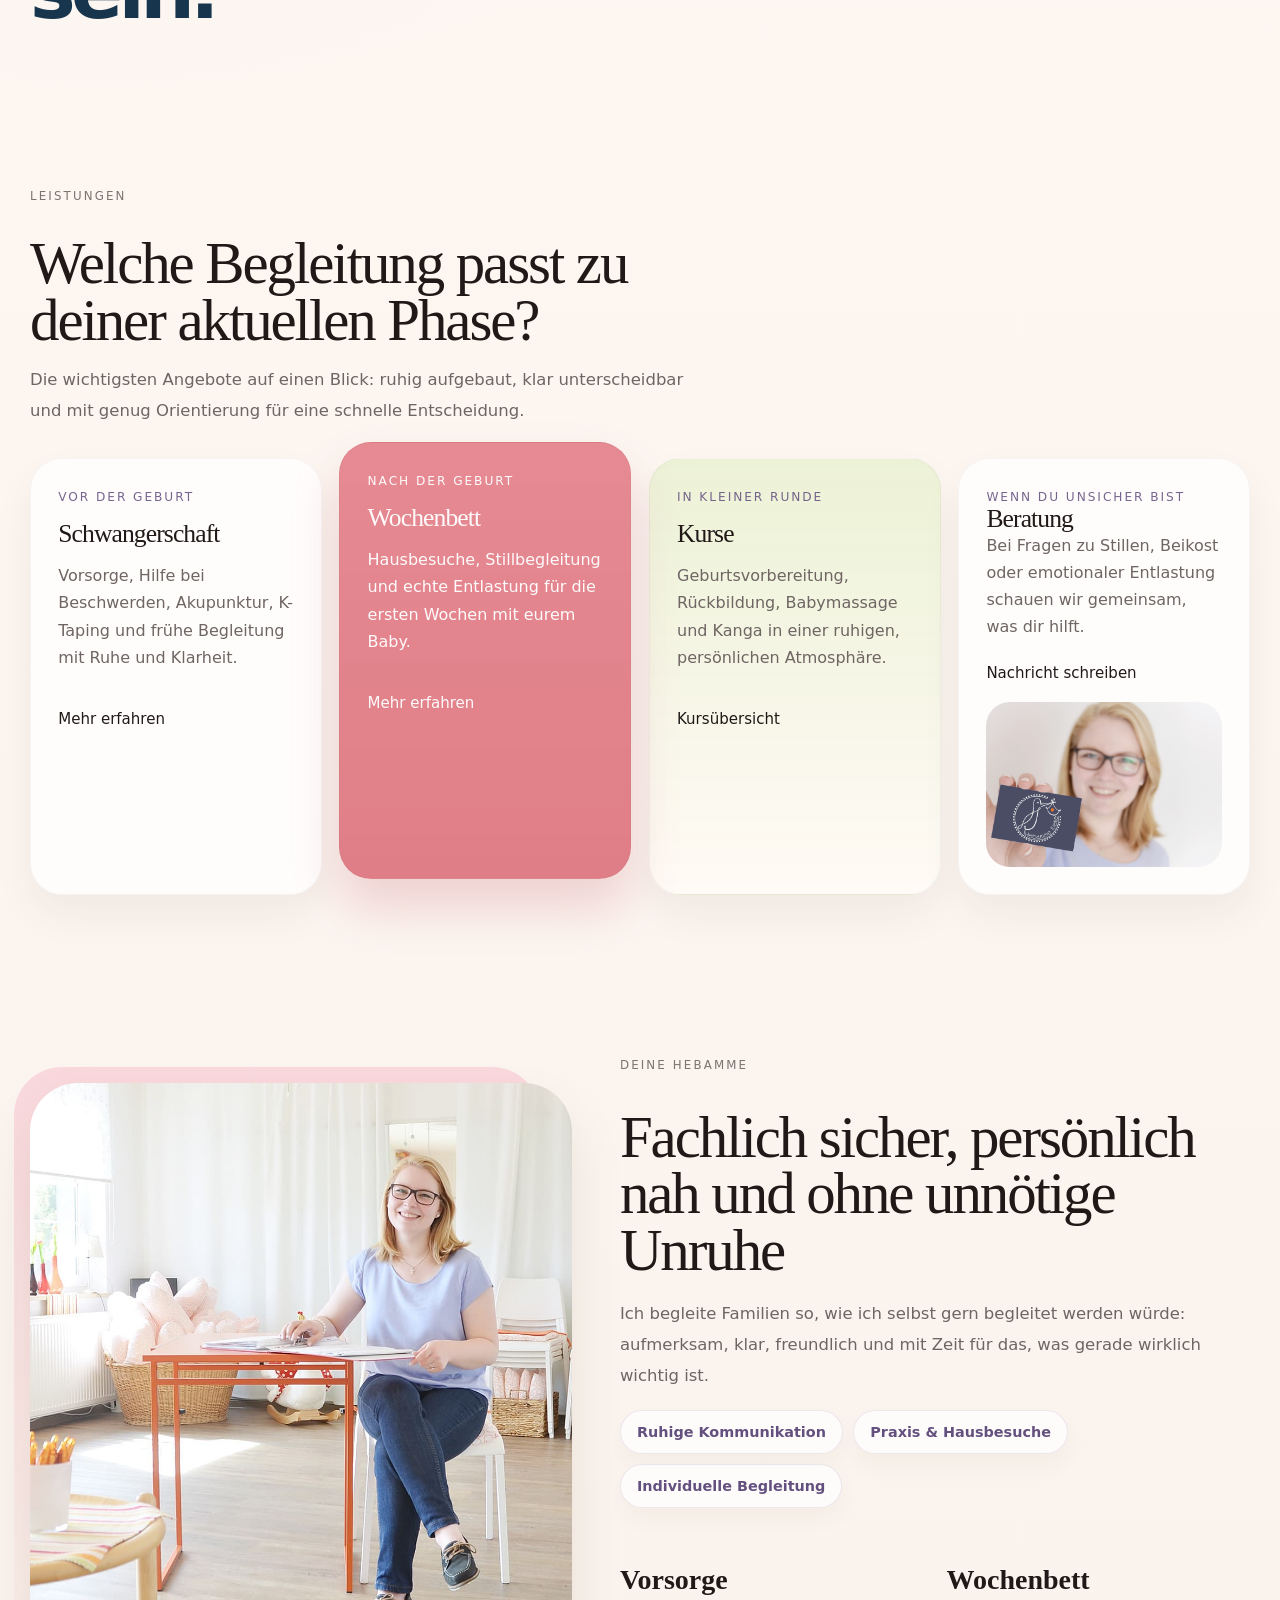
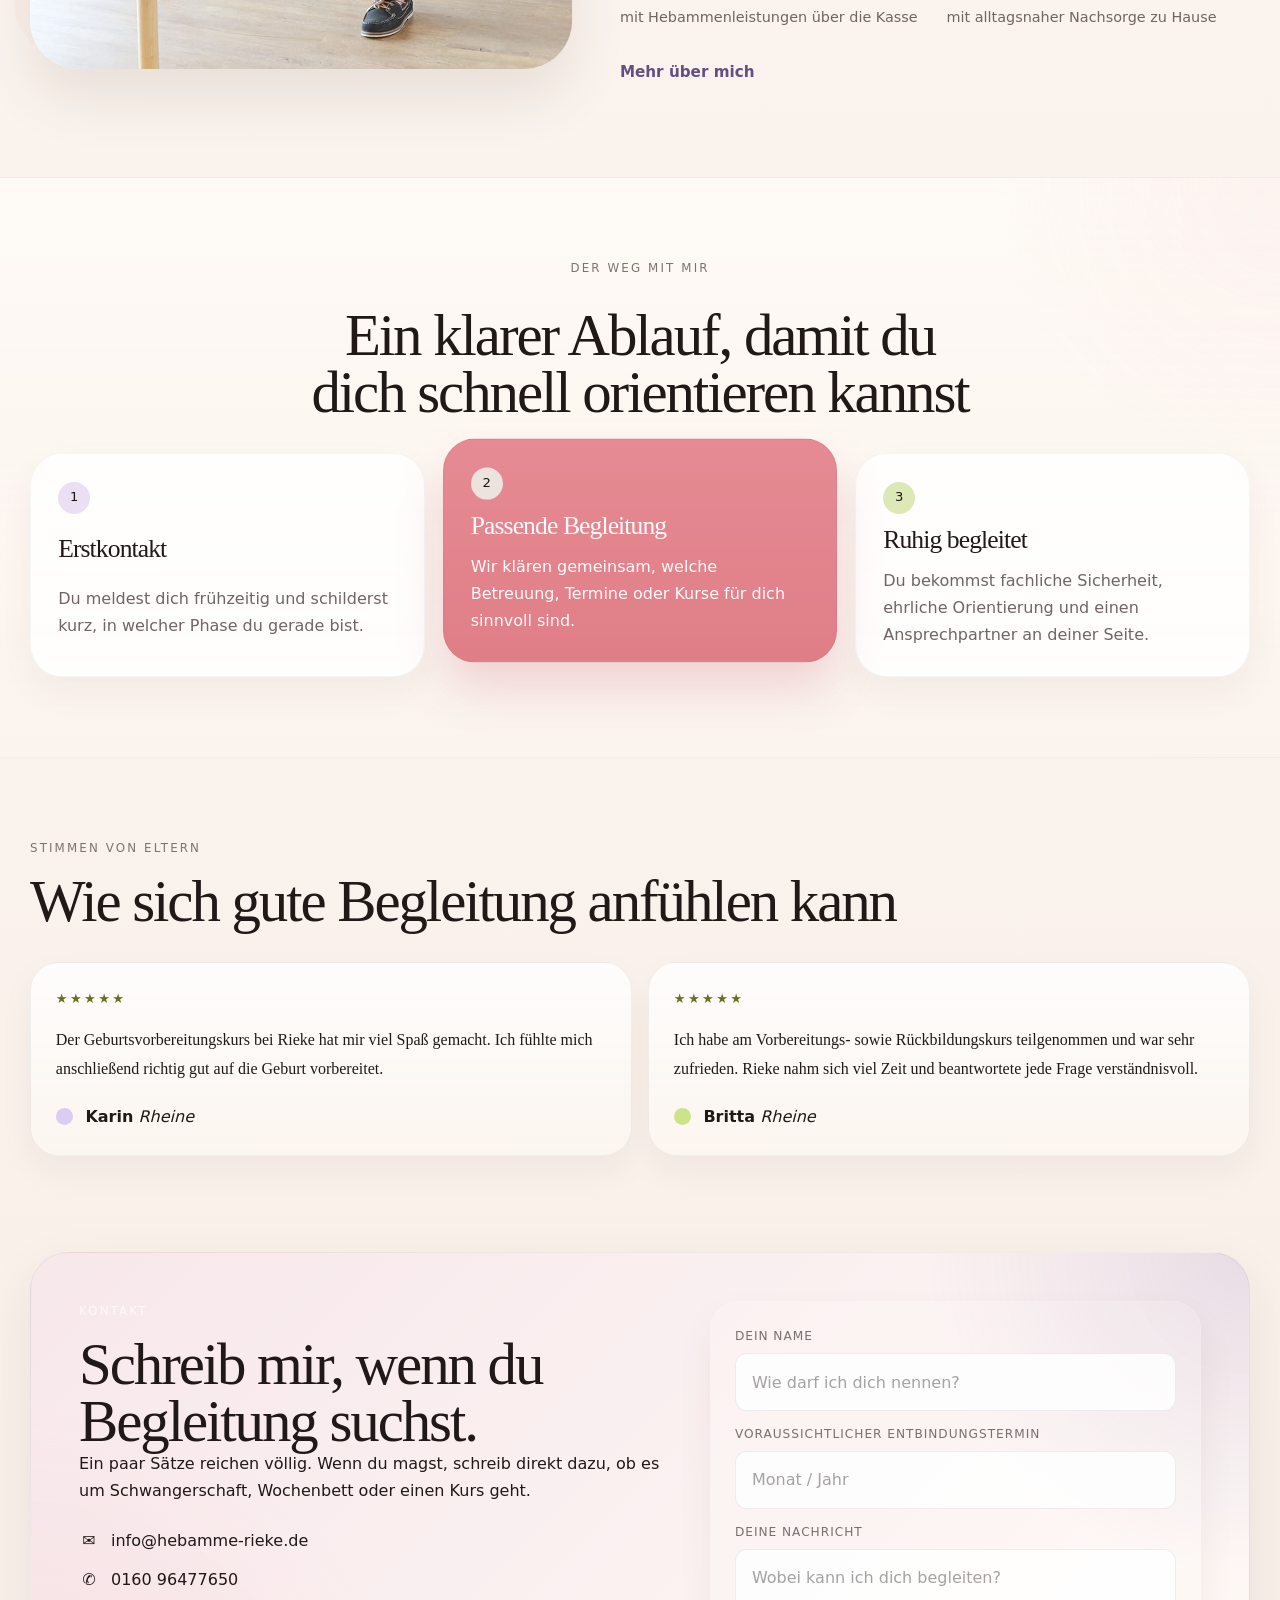
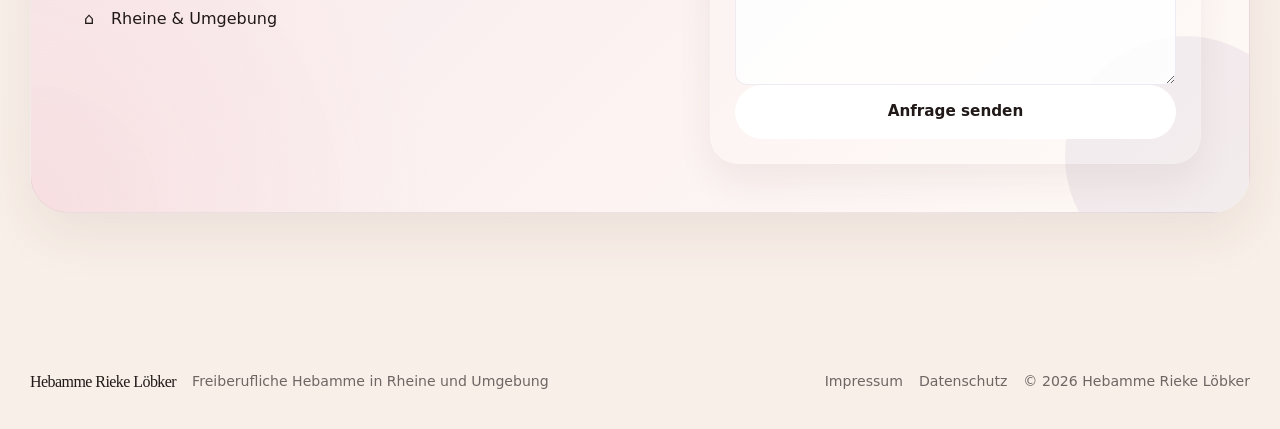
==== commit 505c607d: "Push site closer to bold reference direction" ====
--- a/index.html
+++ b/index.html
@@ -7,7 +7,7 @@
   <title>Hebamme Rieke L&ouml;bker | Achtsame Begleitung in Rheine</title>
   <meta name="description" content="Achtsame Hebammenbegleitung in Rheine und Umgebung. Schwangerschaft, Wochenbett, Kurse und Beratung in ruhiger, pers&ouml;nlicher Atmosph&auml;re.">
   <link rel="icon" href="assets/img/favicon.png">
-  <link rel="stylesheet" href="assets/css/styles.css?v=19">
+  <link rel="stylesheet" href="assets/css/styles.css?v=20">
  </head>
  <body class="site-shell" data-page="home">
   <a class="skip-link" href="#content">Zum Inhalt springen</a>
@@ -15,11 +15,17 @@
 
   <main id="content" class="page">
    <section class="home-hero">
+    <div class="home-hero__social" aria-label="Direkter Kontakt">
+      <a href="mailto:info@hebamme-rieke.de">Mail</a>
+      <a href="tel:016096477650">Telefon</a>
+      <a href="kontakt.html#kontaktformular">Anfrage</a>
+    </div>
     <div class="container home-hero__shell">
      <div class="home-hero__media">
       <div class="home-hero__portrait">
-       <img src="assets/img/about-rieke.jpg" alt="Rieke L&ouml;bker in hellem Kursraum">
-      </div>
+       <img src="assets/img/source/Rieke-Hebamme_Geburtsvorbereitungskurs_1920x1080_1.jpg" alt="Schwangere Frauen in ruhiger Vorbereitung auf die Geburt">
+      </div>
+      <div class="home-hero__note">Von Anfang an getragen.</div>
      </div>
      <div class="home-hero__copy">
       <p class="eyebrow">Achtsame Begleitung in Rheine</p>
@@ -31,24 +37,42 @@
       </div>
      </div>
     </div>
+    <div class="home-hero__dots" aria-hidden="true">
+      <span class="is-active"></span>
+      <span></span>
+      <span></span>
+    </div>
 
     <div class="container home-hero__stats">
-     <article class="home-stat">
+     <article class="home-stat" data-number="01">
       <strong>Seit 2015</strong>
-      <span>freiberufliche Hebamme</span>
-     </article>
-     <article class="home-stat">
-      <strong>Rheine</strong>
-      <span>Praxis und Hausbesuche</span>
-     </article>
-     <article class="home-stat">
+      <span>freiberuflich und nah an Familien in Rheine</span>
+     </article>
+     <article class="home-stat" data-number="02">
+      <strong>Praxis &amp; Hausbesuche</strong>
+      <span>Begleitung in der Praxis Bauchgefl&uuml;ster und zuhause</span>
+     </article>
+     <article class="home-stat" data-number="03">
       <strong>Kassenleistung</strong>
-      <span>Vorsorge und Wochenbett</span>
-     </article>
-     <article class="home-stat">
+      <span>Vorsorge, Wochenbett und gro&szlig;e Teile der Begleitung</span>
+     </article>
+     <article class="home-stat" data-number="04">
       <strong>Kleine Gruppen</strong>
-      <span>klare Kurse ohne Reiz&uuml;berflutung</span>
-     </article>
+      <span>klare Kurse mit Ruhe statt Reiz&uuml;berflutung</span>
+     </article>
+    </div>
+   </section>
+
+   <section class="section home-experience">
+    <div class="container home-experience__grid">
+     <div class="home-experience__heading">
+      <p class="eyebrow">Die Erfahrung</p>
+      <h2>Begleitung, die nicht laut sein muss, um klar zu sein.</h2>
+     </div>
+     <div class="home-experience__copy">
+      <p class="lede">Es geht nicht darum, dir noch mehr Informationen zu geben. Es geht darum, das Wesentliche sichtbar zu machen: Was ist jetzt wichtig, was entlastet wirklich und wie findest du wieder Sicherheit in deinem eigenen Tempo?</p>
+      <p>Von den ersten Fragen in der Schwangerschaft &uuml;ber das Wochenbett bis zu Kursen in kleiner Runde entsteht so eine Begleitung, die sich ruhig, freundlich und professionell anf&uuml;hlt.</p>
+     </div>
     </div>
    </section>
 
@@ -56,37 +80,37 @@
     <div class="container">
      <div class="section-header home-section-header">
       <p class="eyebrow">Leistungen</p>
-      <h2>Begleitung, die sich an deinem echten Alltag orientiert</h2>
-      <p class="lede">Weniger Reiz, mehr Orientierung: Die wichtigsten Angebote findest du hier auf einen Blick.</p>
+      <h2>Welche Begleitung passt zu deiner aktuellen Phase?</h2>
+      <p class="lede">Die wichtigsten Angebote auf einen Blick: ruhig aufgebaut, klar unterscheidbar und mit genug Orientierung f&uuml;r eine schnelle Entscheidung.</p>
      </div>
 
      <div class="home-services__grid">
-      <article class="home-service-card home-service-card--primary">
+      <article class="home-service-card">
        <p class="home-service-card__kicker">Vor der Geburt</p>
        <h3>Schwangerschaft</h3>
        <p>Vorsorge, Hilfe bei Beschwerden, Akupunktur, K-Taping und fr&uuml;he Begleitung mit Ruhe und Klarheit.</p>
        <a class="feature-tile__link" href="schwangerschaftsbetreuung.html">Mehr erfahren</a>
       </article>
 
-      <article class="home-service-card home-service-card--sage">
+      <article class="home-service-card home-service-card--featured">
        <p class="home-service-card__kicker">Nach der Geburt</p>
        <h3>Wochenbett</h3>
-       <p>Hausbesuche, Stillbegleitung, Beobachtung von Mutter und Baby und echte Entlastung f&uuml;r die erste Zeit.</p>
+       <p>Hausbesuche, Stillbegleitung und echte Entlastung f&uuml;r die ersten Wochen mit eurem Baby.</p>
        <a class="feature-tile__link" href="wochenbett.html">Mehr erfahren</a>
       </article>
 
-      <article class="home-service-card">
+      <article class="home-service-card home-service-card--sage">
        <p class="home-service-card__kicker">In kleiner Runde</p>
        <h3>Kurse</h3>
        <p>Geburtsvorbereitung, R&uuml;ckbildung, Babymassage und Kanga in einer ruhigen, pers&ouml;nlichen Atmosph&auml;re.</p>
        <a class="feature-tile__link" href="kurse.html">Kurs&uuml;bersicht</a>
       </article>
 
-      <article class="home-service-card home-service-card--wide">
+      <article class="home-service-card home-service-card--visual">
        <div class="home-service-card__body">
         <p class="home-service-card__kicker">Wenn du unsicher bist</p>
         <h3>Beratung</h3>
-        <p>Bei Fragen zu Stillen, Beikost, emotionaler Entlastung oder dem, was im Alltag gerade schwer wirkt, schauen wir gemeinsam, was dir hilft.</p>
+        <p>Bei Fragen zu Stillen, Beikost oder emotionaler Entlastung schauen wir gemeinsam, was dir hilft.</p>
         <a class="feature-tile__link" href="kontakt.html#kontaktformular">Nachricht schreiben</a>
        </div>
        <div class="home-service-card__visual">
@@ -221,7 +245,8 @@
 
   <div id="site-footer"></div>
   <a id="mobile-cta" class="mobile-sticky-cta" href="tel:016096477650"></a>
-  <script src="assets/js/main.js?v=19" defer></script>
+  <script src="assets/js/main.js?v=20" defer></script>
  </body>
 </html>
 
+
--- a/assets/css/styles.css
+++ b/assets/css/styles.css
@@ -429,171 +429,298 @@
 
 .home-hero {
   position: relative;
-  padding: 3.2rem 0 2.4rem;
+  padding: 2.8rem 0 0;
+  overflow: clip;
 }
 
 .home-hero::before {
   content: "";
   position: absolute;
   inset: 0 0 auto;
-  height: 34rem;
+  height: 41rem;
   background:
-    radial-gradient(circle at left center, rgba(255, 255, 255, 0.58), transparent 36%),
-    radial-gradient(circle at 88% 18%, rgba(238, 193, 197, 0.35), transparent 22%),
-    linear-gradient(135deg, rgba(247, 224, 220, 0.95), rgba(250, 238, 232, 0.9));
-  border-bottom-left-radius: 4rem;
-  border-bottom-right-radius: 4rem;
+    radial-gradient(circle at 0% 50%, rgba(255, 255, 255, 0.38), transparent 24%),
+    radial-gradient(circle at 100% 14%, rgba(244, 205, 209, 0.46), transparent 20%),
+    linear-gradient(135deg, #f8d7d5, #fae8e1);
+  border-bottom-left-radius: 8rem;
+  border-bottom-right-radius: 8rem;
   z-index: -1;
 }
 
 .home-hero__shell {
   display: grid;
-  grid-template-columns: minmax(320px, 0.88fr) minmax(0, 1fr);
-  gap: 3.2rem;
+  grid-template-columns: minmax(360px, 0.96fr) minmax(0, 0.96fr);
+  gap: 4rem;
   align-items: center;
-  padding: 2.2rem 0 1.4rem;
+  min-height: 34rem;
+  padding: 0.8rem 0 1.5rem;
 }
 
 .home-hero__media {
   position: relative;
+  align-self: stretch;
 }
 
 .home-hero__media::before {
   content: "";
   position: absolute;
-  inset: -1rem auto 1.75rem -1rem;
-  width: min(34vw, 24rem);
-  border-radius: 2.2rem;
-  background: linear-gradient(180deg, rgba(255, 222, 229, 0.85), rgba(244, 204, 206, 0.32));
+  inset: -1.4rem auto 2rem -2.4rem;
+  width: min(42vw, 31rem);
+  border-radius: 0 0 3.4rem 0;
+  background:
+    radial-gradient(circle at 18% 25%, rgba(255, 255, 255, 0.34), transparent 28%),
+    linear-gradient(180deg, rgba(253, 223, 226, 0.92), rgba(247, 208, 212, 0.44));
   z-index: -1;
 }
 
 .home-hero__portrait {
   overflow: hidden;
-  border-radius: 2rem;
-  background: rgba(255, 255, 255, 0.65);
-  box-shadow: 0 24px 54px rgba(87, 58, 44, 0.1);
+  height: 100%;
+  min-height: 33rem;
+  border-radius: 0 0 3rem 0;
+  background: rgba(255, 255, 255, 0.2);
+  box-shadow: 0 34px 74px rgba(87, 58, 44, 0.12);
 }
 
 .home-hero__portrait img {
   width: 100%;
-  aspect-ratio: 0.94 / 1.05;
+  height: 100%;
   object-fit: cover;
+  object-position: center;
 }
 
 .home-hero__copy {
-  max-width: 34rem;
+  position: relative;
+  max-width: 35rem;
 }
 
 .home-hero__copy h1 {
-  max-width: 8.4ch;
-  font-size: clamp(3.4rem, 7.2vw, 6.6rem);
+  max-width: 5.8ch;
+  font-family: "Avenir Next", "Segoe UI", system-ui, sans-serif;
+  font-size: clamp(4.2rem, 8.2vw, 7.8rem);
+  font-weight: 700;
+  letter-spacing: -0.07em;
+  line-height: 0.88;
+  color: #17364d;
 }
 
 .home-hero__copy h1 em {
-  color: var(--violet-deep);
+  display: block;
+  margin-top: 0.18em;
+  color: #c56172;
   font-style: italic;
   font-weight: 400;
+  font-family: Georgia, "Times New Roman", serif;
+  letter-spacing: -0.04em;
+  line-height: 0.95;
 }
 
 .home-hero__copy .lede {
-  max-width: 29rem;
-  margin-top: 1.25rem;
+  max-width: 25rem;
+  margin-top: 1.5rem;
+  font-size: 1.05rem;
+  line-height: 1.8;
+}
+
+.home-hero__social {
+  position: absolute;
+  left: max(1rem, calc((100vw - var(--container)) / 2 - 4.8rem));
+  top: 17rem;
+  z-index: 2;
+  display: grid;
+  gap: 1rem;
+}
+
+.home-hero__social a {
+  color: #17364d;
+  font-size: 0.8rem;
+  letter-spacing: 0.18em;
+  text-transform: uppercase;
+  writing-mode: vertical-rl;
+  transform: rotate(180deg);
+}
+
+.home-hero__dots {
+  position: absolute;
+  right: max(1.2rem, calc((100vw - var(--container)) / 2 + 1rem));
+  top: 15rem;
+  display: grid;
+  gap: 0.75rem;
+}
+
+.home-hero__dots span {
+  width: 0.75rem;
+  height: 0.75rem;
+  border-radius: 999px;
+  border: 1px solid rgba(197, 97, 114, 0.4);
+  background: rgba(255, 255, 255, 0.42);
+}
+
+.home-hero__dots .is-active {
+  background: #c56172;
+  border-color: #c56172;
+}
+
+.home-hero__note {
+  position: absolute;
+  right: -1rem;
+  bottom: 2rem;
+  max-width: 14rem;
+  padding: 1rem 1.2rem;
+  border-radius: 1rem;
+  background: rgba(255, 255, 255, 0.92);
+  color: var(--text-soft);
+  font-family: Georgia, "Times New Roman", serif;
+  font-style: italic;
+  box-shadow: 0 18px 34px rgba(87, 58, 44, 0.1);
 }
 
 .home-hero__stats {
   display: grid;
   grid-template-columns: repeat(4, minmax(0, 1fr));
-  gap: 1rem;
-  margin-top: 1.2rem;
+  gap: 2rem;
+  align-items: end;
+  margin-top: 2.8rem;
+  padding: 2.8rem 0 1rem;
 }
 
 .home-stat {
-  padding: 1.15rem 1rem 1rem;
-  border: 1px solid rgba(32, 25, 24, 0.06);
-  border-radius: 1.5rem;
-  background: rgba(255, 255, 255, 0.62);
-  box-shadow: var(--shadow-soft);
+  position: relative;
+  min-height: 7rem;
+  padding-top: 2.2rem;
 }
 
 .home-stat strong {
   display: block;
-  font-family: Georgia, "Times New Roman", serif;
-  font-size: 1.5rem;
-  font-weight: 500;
+  font-family: "Avenir Next", "Segoe UI", system-ui, sans-serif;
+  font-size: 1rem;
+  font-weight: 600;
   color: var(--text);
-  line-height: 1;
+  line-height: 1.2;
 }
 
 .home-stat span {
   display: block;
-  margin-top: 0.45rem;
+  margin-top: 0.35rem;
   color: var(--text-soft);
-  font-size: 0.92rem;
+  font-size: 0.9rem;
   line-height: 1.45;
 }
 
+.home-stat::before {
+  content: attr(data-number);
+  position: absolute;
+  left: 0;
+  top: -0.25rem;
+  font-family: "Avenir Next", "Segoe UI", system-ui, sans-serif;
+  font-size: clamp(4rem, 8vw, 6rem);
+  font-weight: 700;
+  letter-spacing: -0.08em;
+  color: rgba(197, 97, 114, 0.1);
+  line-height: 0.9;
+  pointer-events: none;
+}
+
+.home-experience {
+  padding-top: 1.8rem;
+}
+
+.home-experience__grid {
+  display: grid;
+  grid-template-columns: minmax(280px, 0.9fr) minmax(0, 1.1fr);
+  gap: 3rem;
+  align-items: start;
+}
+
+.home-experience__heading h2 {
+  max-width: 8ch;
+  font-family: "Avenir Next", "Segoe UI", system-ui, sans-serif;
+  font-size: clamp(3.2rem, 6vw, 5.2rem);
+  font-weight: 700;
+  letter-spacing: -0.06em;
+  line-height: 0.9;
+  color: #17364d;
+}
+
+.home-experience__copy {
+  display: grid;
+  gap: 1rem;
+  padding-top: 2.4rem;
+}
+
 .home-services {
-  background: rgba(255, 251, 247, 0.22);
+  background: transparent;
 }
 
 .home-section-header {
-  max-width: 36rem;
+  max-width: 42rem;
 }
 
 .home-services__grid {
   display: grid;
-  grid-template-columns: repeat(2, minmax(0, 1fr));
-  gap: 1rem;
+  grid-template-columns: repeat(4, minmax(0, 1fr));
+  gap: 1.1rem;
+  align-items: stretch;
 }
 
 .home-service-card {
   display: grid;
-  gap: 0.85rem;
-  padding: 1.5rem;
-  border-radius: 1.8rem;
-  border: 1px solid rgba(32, 25, 24, 0.08);
-  background: rgba(255, 255, 255, 0.8);
-  box-shadow: var(--shadow-soft);
-}
-
-.home-service-card--primary {
-  background: linear-gradient(180deg, rgba(255, 255, 255, 0.86), rgba(252, 241, 236, 0.92));
+  align-content: start;
+  gap: 0.95rem;
+  min-height: 14rem;
+  padding: 1.7rem;
+  border-radius: 2rem;
+  border: 1px solid rgba(32, 25, 24, 0.04);
+  background: rgba(255, 255, 255, 0.78);
+  box-shadow: 0 20px 42px rgba(74, 49, 36, 0.06);
+}
+
+.home-service-card--featured {
+  background: linear-gradient(180deg, rgba(227, 126, 136, 0.9), rgba(221, 115, 126, 0.92));
+  color: rgba(255, 255, 255, 0.96);
+  transform: translateY(-1rem);
+  box-shadow: 0 28px 48px rgba(197, 97, 114, 0.24);
 }
 
 .home-service-card--sage {
-  background: linear-gradient(180deg, rgba(235, 241, 212, 0.94), rgba(255, 251, 246, 0.82));
-}
-
-.home-service-card--wide {
-  grid-column: span 2;
-  grid-template-columns: minmax(0, 1fr) 230px;
+  background: linear-gradient(180deg, rgba(235, 241, 212, 0.94), rgba(255, 251, 246, 0.86));
+}
+
+.home-service-card--visual {
+  grid-template-rows: auto 1fr;
   align-items: center;
 }
 
 .home-service-card__kicker {
-  color: var(--violet-deep);
+  color: rgba(100, 80, 127, 0.88);
   font-size: 0.76rem;
   letter-spacing: 0.16em;
   text-transform: uppercase;
 }
 
+.home-service-card--featured .home-service-card__kicker,
+.home-service-card--featured p,
+.home-service-card--featured a,
+.home-service-card--featured h3 {
+  color: inherit;
+}
+
 .home-service-card__visual {
   overflow: hidden;
-  border-radius: 1.4rem;
+  border-radius: 1.5rem;
 }
 
 .home-service-card__visual img {
   width: 100%;
-  aspect-ratio: 1 / 0.92;
+  aspect-ratio: 1.2 / 0.84;
   object-fit: cover;
-  filter: grayscale(0.15);
+  filter: none;
 }
 
 .home-story {
   display: grid;
-  grid-template-columns: minmax(300px, 0.88fr) minmax(0, 1fr);
-  gap: 2.4rem;
+  grid-template-columns: minmax(320px, 0.86fr) minmax(0, 1fr);
+  gap: 3rem;
   align-items: center;
 }
 
@@ -604,24 +731,23 @@
 .home-story__media::before {
   content: "";
   position: absolute;
-  inset: 1rem auto -1rem -1rem;
-  width: 86%;
-  border-radius: 2rem;
-  background: linear-gradient(180deg, rgba(249, 216, 220, 0.55), rgba(248, 233, 222, 0.2));
+  inset: -1rem 2rem 1rem -1rem;
+  border-radius: 3rem;
+  background: linear-gradient(180deg, rgba(249, 205, 213, 0.72), rgba(248, 233, 222, 0.24));
   z-index: -1;
 }
 
 .home-story__media img {
   width: 100%;
-  aspect-ratio: 1 / 1.02;
+  aspect-ratio: 1 / 1.08;
   object-fit: cover;
-  border-radius: 2rem;
-  box-shadow: 0 24px 54px rgba(77, 57, 43, 0.08);
+  border-radius: 3rem;
+  box-shadow: 0 30px 56px rgba(77, 57, 43, 0.1);
 }
 
 .home-story__copy {
   display: grid;
-  gap: 1rem;
+  gap: 1.15rem;
 }
 
 .home-story__pillars {
@@ -637,15 +763,15 @@
 .home-process__grid {
   display: grid;
   grid-template-columns: repeat(3, minmax(0, 1fr));
-  gap: 1rem;
+  gap: 1.1rem;
 }
 
 .home-process__card {
   display: grid;
   gap: 0.9rem;
-  padding: 1.5rem;
-  border-radius: 1.8rem;
-  border: 1px solid rgba(32, 25, 24, 0.08);
+  padding: 1.7rem;
+  border-radius: 2rem;
+  border: 1px solid rgba(32, 25, 24, 0.04);
   background: rgba(255, 255, 255, 0.82);
   box-shadow: var(--shadow-soft);
 }
@@ -654,14 +780,64 @@
   margin-top: 0;
 }
 
+.home-process__card:nth-child(2) {
+  background: linear-gradient(180deg, rgba(227, 126, 136, 0.9), rgba(221, 115, 126, 0.92));
+  color: rgba(255, 255, 255, 0.96);
+  transform: translateY(-0.9rem);
+  box-shadow: 0 26px 46px rgba(197, 97, 114, 0.22);
+}
+
+.home-process__card:nth-child(2) p,
+.home-process__card:nth-child(2) h3 {
+  color: inherit;
+}
+
 .home-testimonials .section-header {
-  margin-bottom: 1.4rem;
+  margin-bottom: 2rem;
+}
+
+.home-testimonials .quote-card {
+  min-height: 100%;
+}
+
+.home-contact {
+  padding-top: 1rem;
 }
 
 .home-contact__band {
+  border-radius: 3rem;
   background:
-    radial-gradient(circle at 100% 0%, rgba(255, 255, 255, 0.12), transparent 24%),
-    linear-gradient(160deg, #705b8e, #6b5786);
+    radial-gradient(circle at 0% 100%, rgba(255, 255, 255, 0.08), transparent 22%),
+    radial-gradient(circle at 100% 0%, rgba(255, 255, 255, 0.1), transparent 24%),
+    linear-gradient(145deg, #73568d, #654d80 58%, #5d476f 100%);
+  color: rgba(255, 255, 255, 0.96);
+}
+
+.home-contact__band .contact-band__form {
+  background: rgba(255, 255, 255, 0.1);
+  border-color: rgba(255, 255, 255, 0.12);
+}
+
+.home-contact__band .field label,
+.home-contact__band .field input,
+.home-contact__band .field textarea,
+.home-contact__band .field input::placeholder,
+.home-contact__band .field textarea::placeholder {
+  color: inherit;
+}
+
+.home-contact__band .field input,
+.home-contact__band .field textarea {
+  background: rgba(255, 255, 255, 0.1);
+  border-color: rgba(255, 255, 255, 0.12);
+}
+
+.home-contact__band .button--light {
+  border-radius: 999px;
+}
+
+.home-contact__band .eyebrow--light {
+  color: rgba(255, 255, 255, 0.7);
 }
 
 .service-mosaic {
@@ -1261,7 +1437,7 @@
 
 .page-intro {
   position: relative;
-  padding: 3rem 0 0.6rem;
+  padding: 2.4rem 0 1.8rem;
   overflow: clip;
 }
 
@@ -1269,75 +1445,96 @@
   content: "";
   position: absolute;
   inset: 0 0 auto;
-  height: 34rem;
+  height: 33rem;
   background:
-    radial-gradient(circle at 0% 50%, rgba(255, 255, 255, 0.58), transparent 28%),
-    radial-gradient(circle at 100% 14%, rgba(244, 209, 212, 0.4), transparent 24%),
-    linear-gradient(135deg, rgba(248, 233, 229, 0.95), rgba(255, 250, 246, 0.9));
-  border-bottom-left-radius: 4rem;
-  border-bottom-right-radius: 4rem;
+    radial-gradient(circle at 0% 50%, rgba(255, 255, 255, 0.4), transparent 23%),
+    radial-gradient(circle at 100% 14%, rgba(244, 205, 209, 0.46), transparent 18%),
+    linear-gradient(135deg, #f9e0dc, #fbefe8);
+  border-bottom-left-radius: 7rem;
+  border-bottom-right-radius: 7rem;
   z-index: -1;
+}
+
+.page-intro::after {
+  content: "";
+  position: absolute;
+  right: max(1.2rem, calc((100vw - var(--container)) / 2 + 1rem));
+  top: 13rem;
+  width: 0.8rem;
+  height: 4.8rem;
+  border-radius: 999px;
+  background:
+    radial-gradient(circle at center 8%, rgba(197, 97, 114, 0.9) 0.22rem, transparent 0.24rem),
+    radial-gradient(circle at center 50%, rgba(197, 97, 114, 0.45) 0.22rem, transparent 0.24rem),
+    radial-gradient(circle at center 92%, rgba(197, 97, 114, 0.2) 0.22rem, transparent 0.24rem);
 }
 
 .page-intro__card {
   position: relative;
   display: grid;
   gap: 2.8rem;
-  padding: 3rem;
-  border-radius: 42px;
-  border: 1px solid rgba(32, 25, 24, 0.05);
-  background: linear-gradient(180deg, rgba(255, 253, 249, 0.66), rgba(255, 249, 244, 0.52));
-  box-shadow: 0 26px 60px rgba(77, 57, 43, 0.08);
-  backdrop-filter: blur(6px);
+  min-height: 28rem;
+  padding: 2rem 0 0;
+  border: 0;
+  border-radius: 0;
+  background: transparent;
+  box-shadow: none;
+  backdrop-filter: none;
 }
 
 .page-intro__card--split {
-  grid-template-columns: minmax(0, 1fr) minmax(330px, 0.9fr);
+  grid-template-columns: minmax(0, 0.96fr) minmax(340px, 0.92fr);
   align-items: center;
 }
 
 .page-intro__card--split h1 {
-  max-width: 9.4ch;
-  font-size: clamp(3.2rem, 6vw, 5.6rem);
+  max-width: 8.4ch;
+  font-size: clamp(3.6rem, 6.2vw, 6rem);
+  line-height: 0.9;
 }
 
 .page-intro__copy {
   display: grid;
   gap: 1.15rem;
-  max-width: 36rem;
+  max-width: 34rem;
 }
 
 .page-intro__lede {
-  max-width: 31rem;
+  max-width: 28rem;
+  font-size: 1.04rem;
+  line-height: 1.85;
 }
 
 .page-intro__media {
   position: relative;
-  padding: 0.5rem 0 0 1rem;
+  padding: 0 0 0 2rem;
 }
 
 .page-intro__media::before {
   content: "";
   position: absolute;
-  inset: -0.35rem auto 1.3rem 0;
-  width: min(26vw, 19rem);
-  border-radius: 2rem;
-  background: linear-gradient(180deg, rgba(248, 205, 209, 0.76), rgba(241, 229, 218, 0.24));
+  inset: -1rem auto 1.2rem 0.5rem;
+  width: min(28vw, 22rem);
+  border-radius: 3rem;
+  background: linear-gradient(180deg, rgba(248, 197, 204, 0.84), rgba(241, 229, 218, 0.3));
   z-index: -1;
 }
 
 .page-intro__media img {
-  border-radius: 34px;
+  aspect-ratio: 1.08 / 0.84;
+  object-fit: cover;
+  border-radius: 2.6rem;
+  box-shadow: 0 28px 56px rgba(77, 57, 43, 0.12);
 }
 
 .page-intro__media-note {
   position: absolute;
-  left: -1.5rem;
-  bottom: 0.75rem;
+  left: -0.75rem;
+  bottom: 1rem;
   max-width: 15rem;
   padding: 1rem 1.05rem;
   border: 1px solid rgba(32, 25, 24, 0.05);
-  border-radius: 18px;
+  border-radius: 1rem;
   background: rgba(255, 255, 255, 0.94);
   color: var(--text-soft);
   font-family: Georgia, "Times New Roman", serif;
@@ -2018,15 +2215,15 @@
   .two-col,
   .home-hero__shell,
   .home-hero__stats,
+  .home-experience__grid,
   .home-services__grid,
-  .home-service-card--wide,
   .home-story,
   .home-process__grid {
     grid-template-columns: 1fr;
   }
 
   .home-hero {
-    padding-top: 1.6rem;
+    padding-top: 1.4rem;
   }
 
   .home-hero__copy h1,
@@ -2036,9 +2233,9 @@
   }
 
   .home-hero::before {
-    height: 28rem;
-    border-bottom-left-radius: 2.5rem;
-    border-bottom-right-radius: 2.5rem;
+    height: 32rem;
+    border-bottom-left-radius: 3rem;
+    border-bottom-right-radius: 3rem;
   }
 
   .page-intro {
@@ -2046,13 +2243,19 @@
   }
 
   .page-intro::before {
-    height: 24rem;
+    height: 26rem;
     border-bottom-left-radius: 2.8rem;
     border-bottom-right-radius: 2.8rem;
   }
 
+  .page-intro::after,
+  .home-hero__dots,
+  .home-hero__social {
+    display: none;
+  }
+
   .home-hero__shell {
-    gap: 1.5rem;
+    gap: 1.4rem;
     padding-top: 1rem;
   }
 
@@ -2061,18 +2264,51 @@
   }
 
   .home-hero__media::before {
-    inset: -0.6rem auto 1rem -0.5rem;
-    width: 82%;
+    inset: -0.6rem auto 1rem -0.3rem;
+    width: 88%;
   }
 
   .home-hero__copy {
     order: 1;
+  }
+
+  .home-hero__copy .lede {
+    max-width: 100%;
+  }
+
+  .home-hero__note {
+    position: static;
+    margin-top: 0.8rem;
+    max-width: 100%;
+  }
+
+  .home-hero__portrait {
+    min-height: 0;
+    border-radius: 2rem;
   }
 
   .home-stat,
   .home-service-card,
   .home-process__card {
     padding: 1.15rem;
+  }
+
+  .home-stat {
+    min-height: 0;
+    padding-top: 1.8rem;
+  }
+
+  .home-stat::before {
+    font-size: 3.4rem;
+  }
+
+  .home-experience__copy {
+    padding-top: 0;
+  }
+
+  .home-service-card--featured,
+  .home-process__card:nth-child(2) {
+    transform: none;
   }
 
   .home-service-card__visual {
@@ -2104,7 +2340,7 @@
 
   .page-intro__card {
     gap: 1.4rem;
-    border-radius: 30px;
+    padding: 1.2rem 0 0;
   }
 
   .page-intro__media {
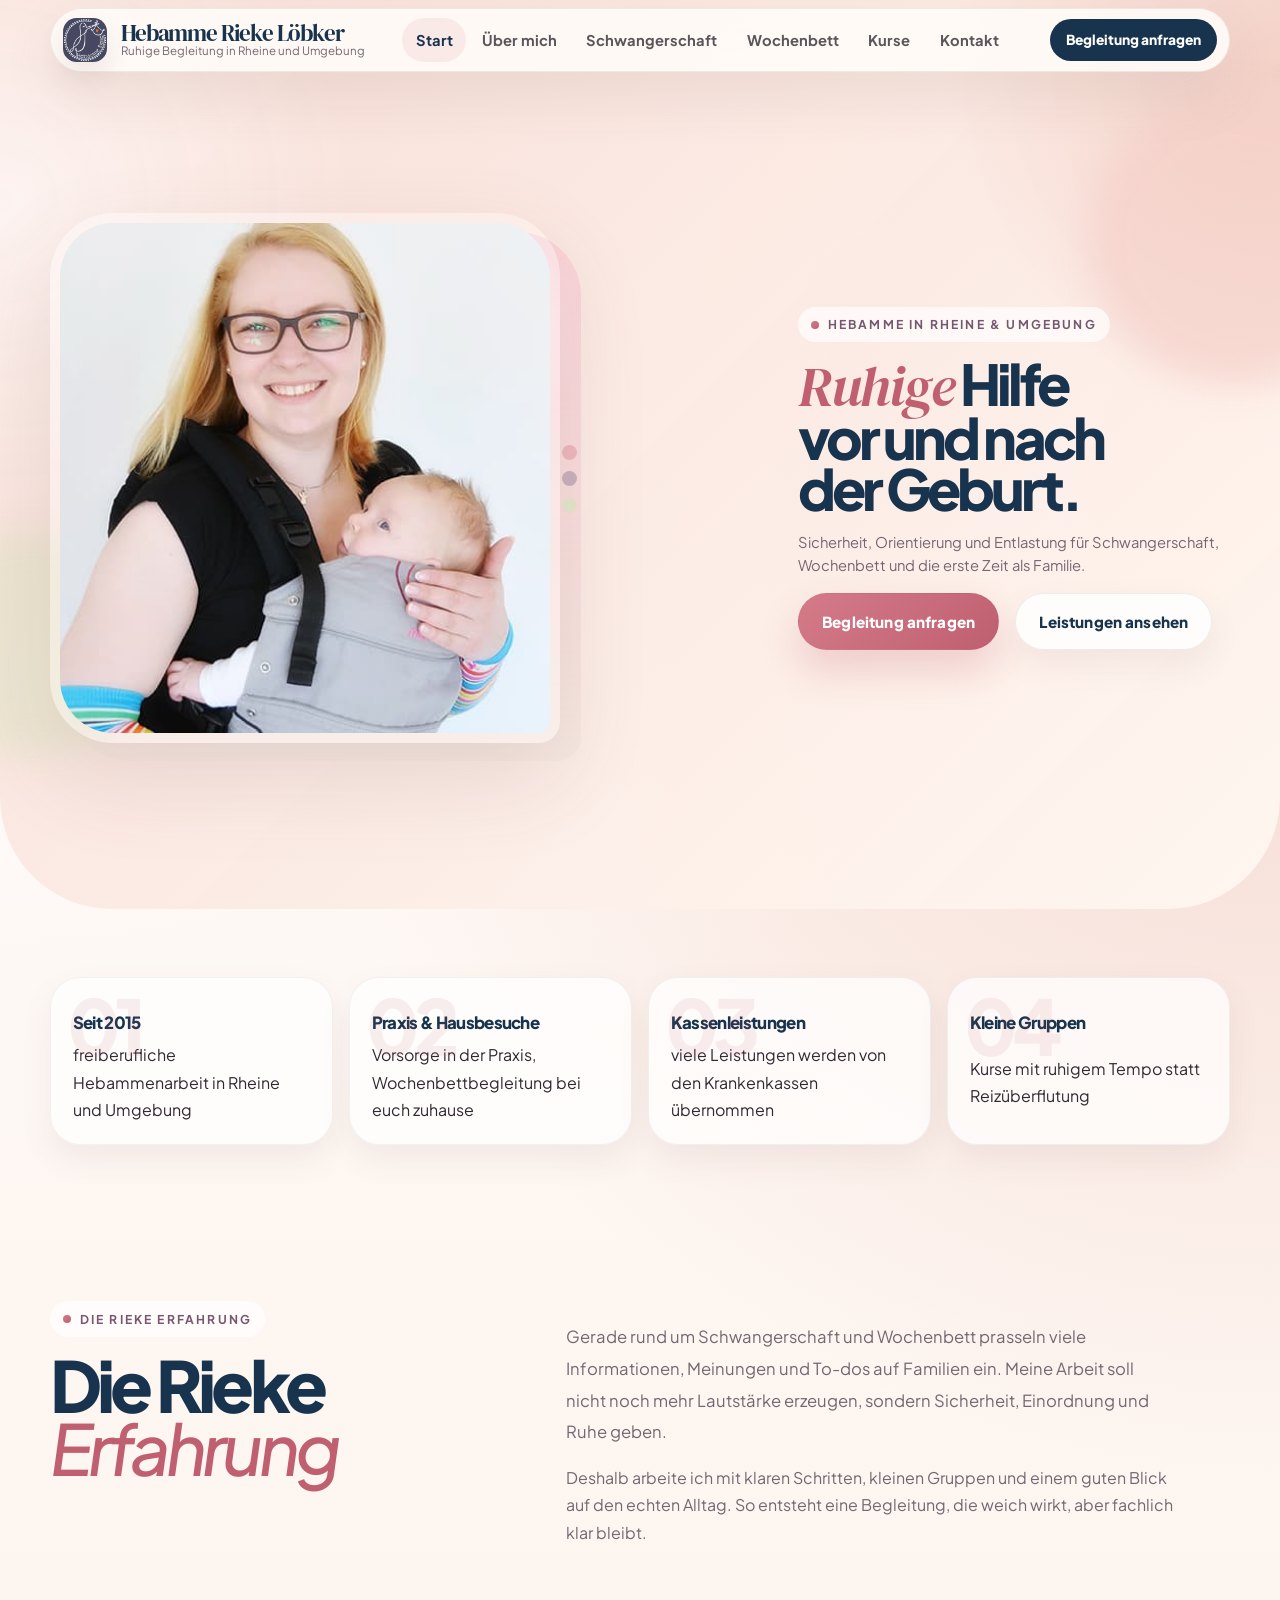
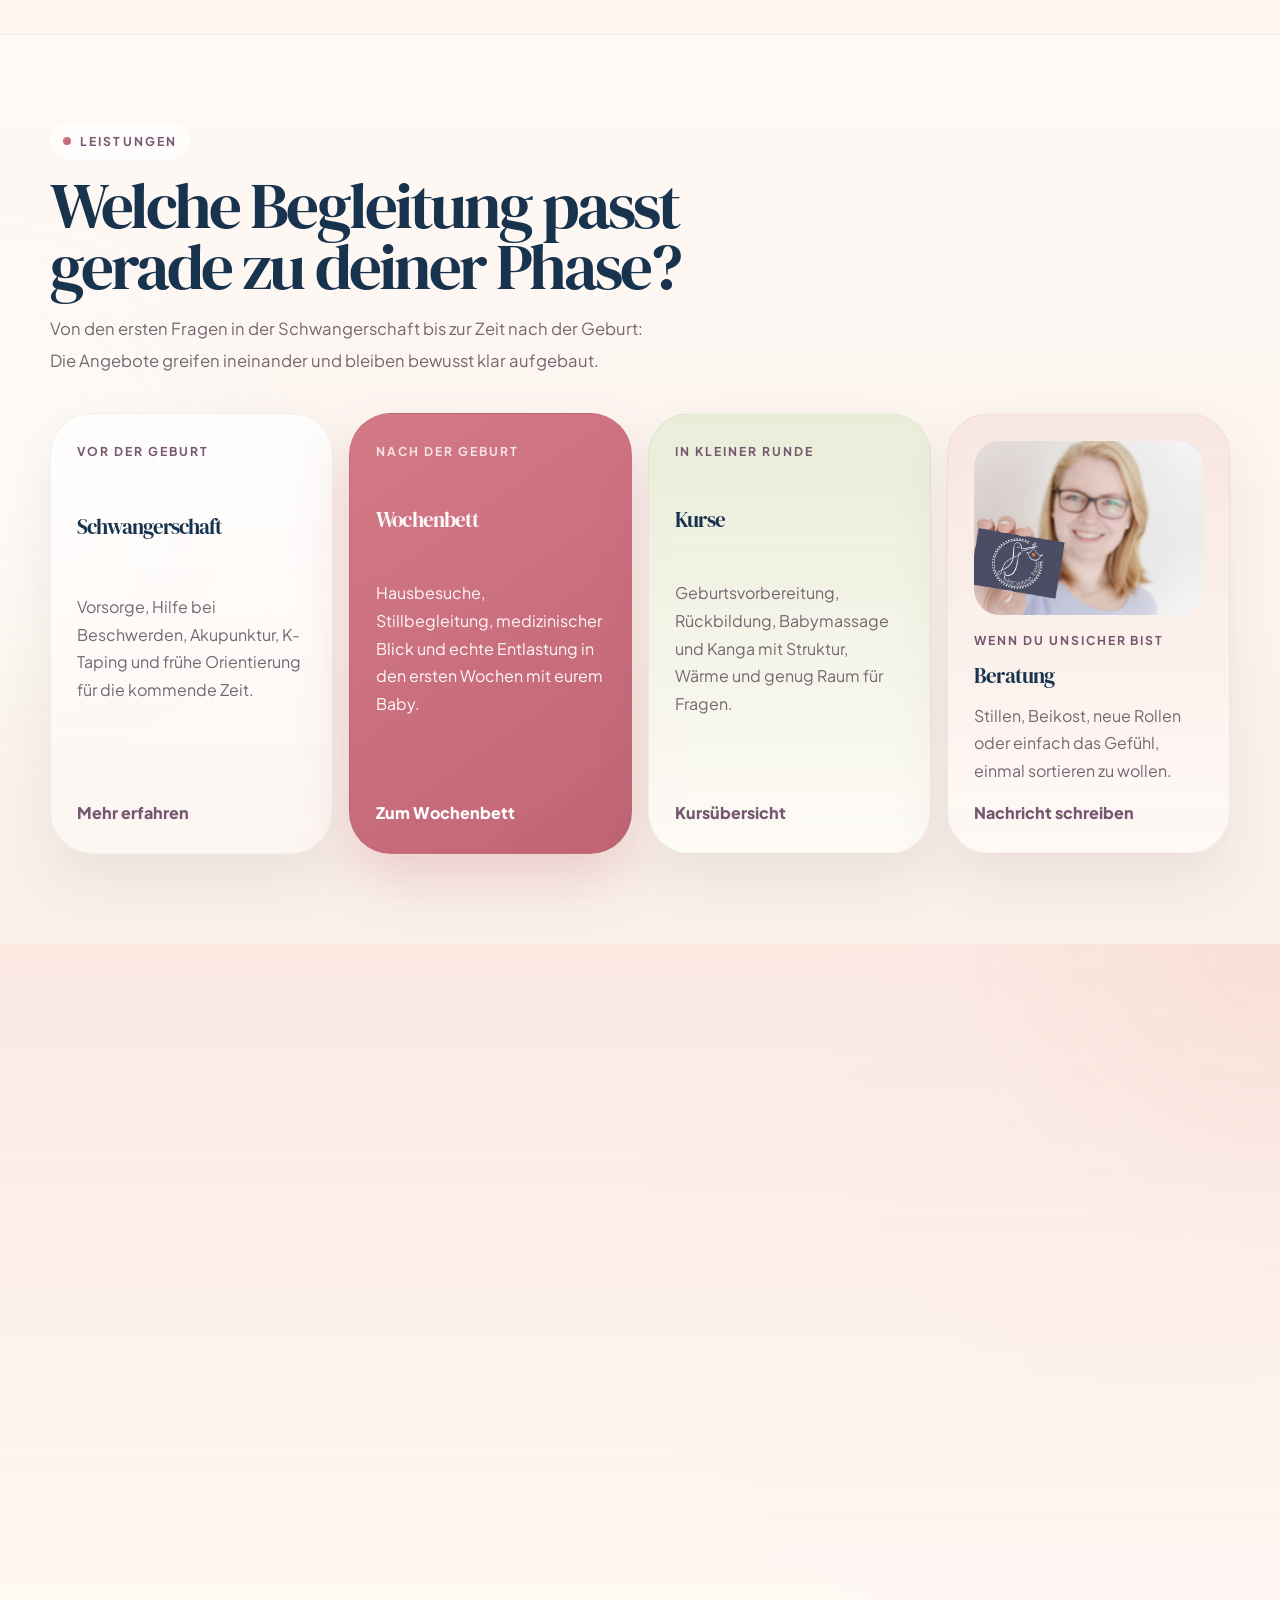
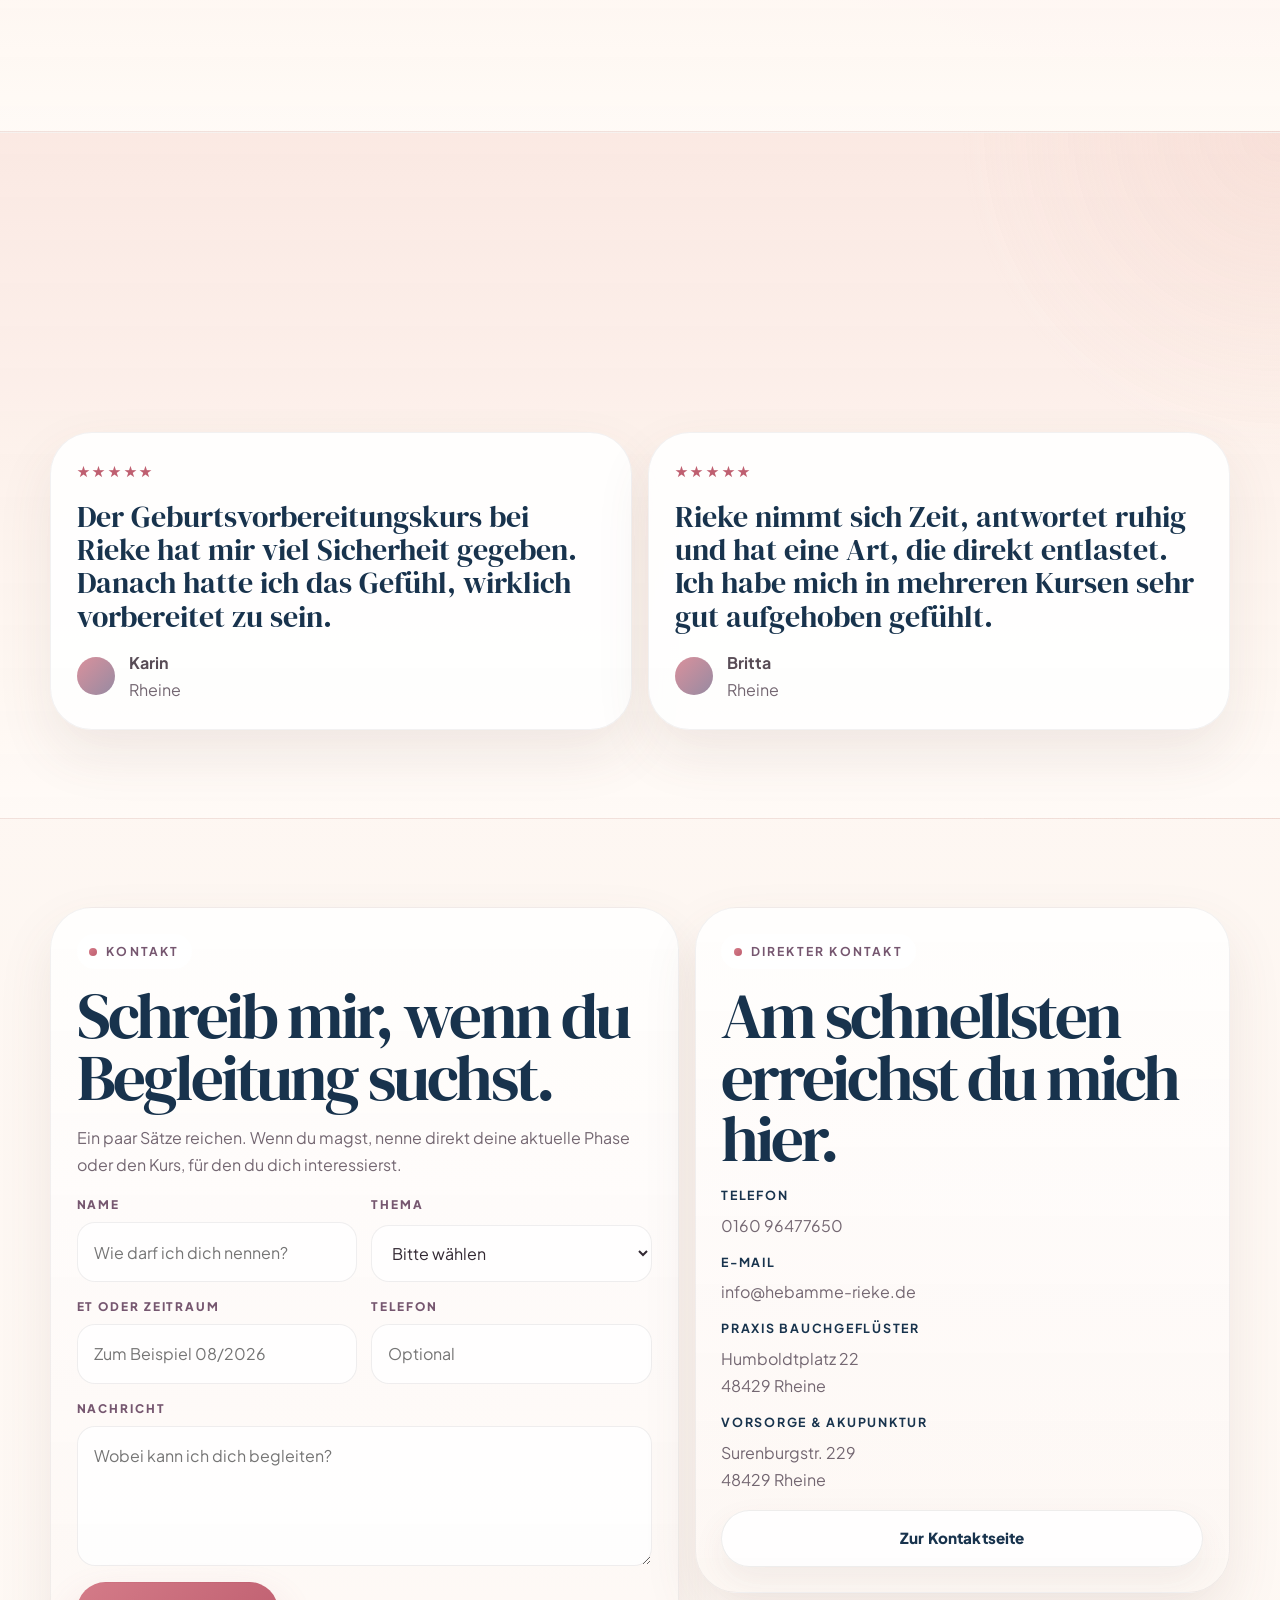
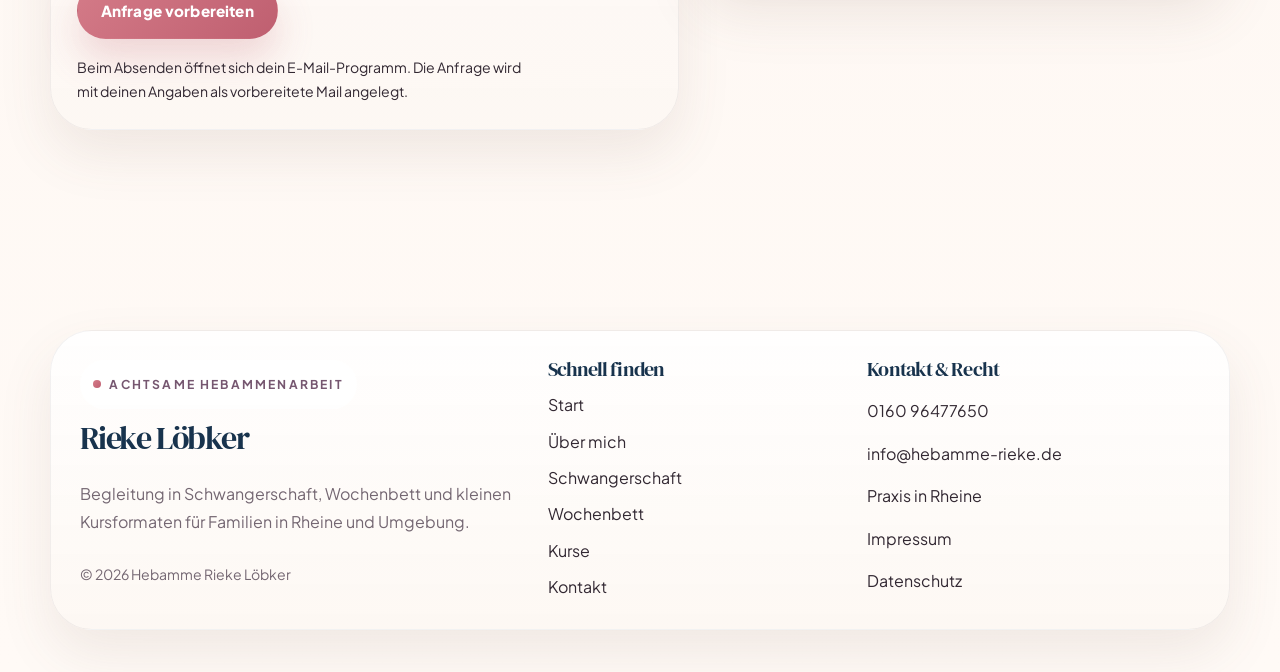
==== commit ed9be6f0: "Refine responsive redesign across site" ====
--- a/index.html
+++ b/index.html
@@ -1,252 +1,268 @@
-﻿<!doctype html>
+<!doctype html>
 <html lang="de">
  <head>
   <meta charset="utf-8">
   <meta name="viewport" content="width=device-width, initial-scale=1">
   <base href="./">
-  <title>Hebamme Rieke L&ouml;bker | Achtsame Begleitung in Rheine</title>
-  <meta name="description" content="Achtsame Hebammenbegleitung in Rheine und Umgebung. Schwangerschaft, Wochenbett, Kurse und Beratung in ruhiger, pers&ouml;nlicher Atmosph&auml;re.">
+  <title>Hebamme Rieke L&ouml;bker | Ruhige Begleitung in Rheine</title>
+  <meta name="description" content="Hebammenbegleitung in Rheine und Umgebung: Schwangerschaft, Wochenbett, Kurse und Beratung in einer warmen, ruhigen Atmosph&auml;re.">
+  <meta name="theme-color" content="#f7dfd8">
   <link rel="icon" href="assets/img/favicon.png">
-  <link rel="stylesheet" href="assets/css/styles.css?v=20">
+  <link rel="stylesheet" href="assets/css/styles.css?v=39">
  </head>
  <body class="site-shell" data-page="home">
   <a class="skip-link" href="#content">Zum Inhalt springen</a>
   <div id="site-header"></div>
 
   <main id="content" class="page">
-   <section class="home-hero">
-    <div class="home-hero__social" aria-label="Direkter Kontakt">
-      <a href="mailto:info@hebamme-rieke.de">Mail</a>
-      <a href="tel:016096477650">Telefon</a>
-      <a href="kontakt.html#kontaktformular">Anfrage</a>
-    </div>
-    <div class="container home-hero__shell">
-     <div class="home-hero__media">
-      <div class="home-hero__portrait">
-       <img src="assets/img/source/Rieke-Hebamme_Geburtsvorbereitungskurs_1920x1080_1.jpg" alt="Schwangere Frauen in ruhiger Vorbereitung auf die Geburt">
-      </div>
-      <div class="home-hero__note">Von Anfang an getragen.</div>
-     </div>
-     <div class="home-hero__copy">
-      <p class="eyebrow">Achtsame Begleitung in Rheine</p>
-      <h1>Du darfst dich <em>getragen f&uuml;hlen.</em></h1>
-      <p class="lede">Von der Schwangerschaft bis in die erste Zeit mit Baby begleite ich dich ruhig, klar und mit echter Aufmerksamkeit f&uuml;r das, was du gerade brauchst.</p>
+   <section class="hero">
+    <div class="container hero__grid">
+     <div class="hero__copy" data-reveal>
+     <p class="eyebrow">Hebamme in Rheine &amp; Umgebung</p>
+      <h1><span class="display-accent">Ruhige</span> Hilfe<br>vor und nach<br>der Geburt.</h1>
+      <p class="lede">Sicherheit, Orientierung und Entlastung f&uuml;r Schwangerschaft, Wochenbett und die erste Zeit als Familie.</p>
       <div class="hero__actions">
-       <a class="button" href="kontakt.html#kontaktformular">Betreuung anfragen</a>
-       <a class="button button--soft" href="index.html#leistungen">Meine Leistungen</a>
-      </div>
-     </div>
-    </div>
-    <div class="home-hero__dots" aria-hidden="true">
-      <span class="is-active"></span>
-      <span></span>
-      <span></span>
-    </div>
-
-    <div class="container home-hero__stats">
-     <article class="home-stat" data-number="01">
+       <a class="button" href="kontakt.html#kontaktformular">Begleitung anfragen</a>
+       <a class="button button--ghost" href="index.html#leistungen">Leistungen ansehen</a>
+      </div>
+     </div>
+     <div class="hero__visual" data-reveal>
+      <div class="hero__marks" aria-hidden="true">
+       <span></span>
+       <span></span>
+       <span></span>
+      </div>
+      <div class="hero__frame">
+       <img src="assets/img/source/Rieke_Petersen_Hebamme_500x500_Willkommen_7.jpg" alt="Rieke L&ouml;bker mit Baby in ruhiger, heller Portraitsituation">
+      </div>
+     </div>
+    </div>
+   </section>
+
+   <section class="section section--compact stat-band">
+    <div class="container stat-band__grid">
+     <article class="stat" data-reveal>
       <strong>Seit 2015</strong>
-      <span>freiberuflich und nah an Familien in Rheine</span>
-     </article>
-     <article class="home-stat" data-number="02">
+      <span>freiberufliche Hebammenarbeit in Rheine und Umgebung</span>
+     </article>
+     <article class="stat" data-reveal>
       <strong>Praxis &amp; Hausbesuche</strong>
-      <span>Begleitung in der Praxis Bauchgefl&uuml;ster und zuhause</span>
-     </article>
-     <article class="home-stat" data-number="03">
-      <strong>Kassenleistung</strong>
-      <span>Vorsorge, Wochenbett und gro&szlig;e Teile der Begleitung</span>
-     </article>
-     <article class="home-stat" data-number="04">
+      <span>Vorsorge in der Praxis, Wochenbettbegleitung bei euch zuhause</span>
+     </article>
+     <article class="stat" data-reveal>
+      <strong>Kassenleistungen</strong>
+      <span>viele Leistungen werden von den Krankenkassen &uuml;bernommen</span>
+     </article>
+     <article class="stat" data-reveal>
       <strong>Kleine Gruppen</strong>
-      <span>klare Kurse mit Ruhe statt Reiz&uuml;berflutung</span>
-     </article>
-    </div>
-   </section>
-
-   <section class="section home-experience">
-    <div class="container home-experience__grid">
-     <div class="home-experience__heading">
-      <p class="eyebrow">Die Erfahrung</p>
-      <h2>Begleitung, die nicht laut sein muss, um klar zu sein.</h2>
-     </div>
-     <div class="home-experience__copy">
-      <p class="lede">Es geht nicht darum, dir noch mehr Informationen zu geben. Es geht darum, das Wesentliche sichtbar zu machen: Was ist jetzt wichtig, was entlastet wirklich und wie findest du wieder Sicherheit in deinem eigenen Tempo?</p>
-      <p>Von den ersten Fragen in der Schwangerschaft &uuml;ber das Wochenbett bis zu Kursen in kleiner Runde entsteht so eine Begleitung, die sich ruhig, freundlich und professionell anf&uuml;hlt.</p>
-     </div>
-    </div>
-   </section>
-
-   <section id="leistungen" class="section home-services">
+      <span>Kurse mit ruhigem Tempo statt Reiz&uuml;berflutung</span>
+     </article>
+    </div>
+   </section>
+
+   <section class="section">
+     <div class="container experience-band">
+      <div class="experience-band__title" data-reveal>
+       <p class="eyebrow">Die Rieke Erfahrung</p>
+       <h2>Die Rieke <span class="display-accent">Erfahrung</span></h2>
+      </div>
+      <div class="experience-band__copy" data-reveal>
+       <p class="lede">Gerade rund um Schwangerschaft und Wochenbett prasseln viele Informationen, Meinungen und To-dos auf Familien ein. Meine Arbeit soll nicht noch mehr Lautst&auml;rke erzeugen, sondern Sicherheit, Einordnung und Ruhe geben.</p>
+       <p>Deshalb arbeite ich mit klaren Schritten, kleinen Gruppen und einem guten Blick auf den echten Alltag. So entsteht eine Begleitung, die weich wirkt, aber fachlich klar bleibt.</p>
+     </div>
+    </div>
+   </section>
+
+   <section id="leistungen" class="section section--soft">
     <div class="container">
-     <div class="section-header home-section-header">
+     <div class="section-heading" data-reveal>
       <p class="eyebrow">Leistungen</p>
-      <h2>Welche Begleitung passt zu deiner aktuellen Phase?</h2>
-      <p class="lede">Die wichtigsten Angebote auf einen Blick: ruhig aufgebaut, klar unterscheidbar und mit genug Orientierung f&uuml;r eine schnelle Entscheidung.</p>
-     </div>
-
-     <div class="home-services__grid">
-      <article class="home-service-card">
-       <p class="home-service-card__kicker">Vor der Geburt</p>
+      <h2>Welche Begleitung passt gerade zu deiner Phase?</h2>
+      <p class="lede">Von den ersten Fragen in der Schwangerschaft bis zur Zeit nach der Geburt: Die Angebote greifen ineinander und bleiben bewusst klar aufgebaut.</p>
+     </div>
+     <div class="card-grid card-grid--4">
+      <article class="service-card" data-reveal>
+       <p class="service-card__meta">Vor der Geburt</p>
        <h3>Schwangerschaft</h3>
-       <p>Vorsorge, Hilfe bei Beschwerden, Akupunktur, K-Taping und fr&uuml;he Begleitung mit Ruhe und Klarheit.</p>
-       <a class="feature-tile__link" href="schwangerschaftsbetreuung.html">Mehr erfahren</a>
-      </article>
-
-      <article class="home-service-card home-service-card--featured">
-       <p class="home-service-card__kicker">Nach der Geburt</p>
+       <p>Vorsorge, Hilfe bei Beschwerden, Akupunktur, K-Taping und fr&uuml;he Orientierung f&uuml;r die kommende Zeit.</p>
+       <a class="service-card__link" href="schwangerschaftsbetreuung.html">Mehr erfahren</a>
+      </article>
+      <article class="service-card service-card--accent" data-reveal>
+       <p class="service-card__meta">Nach der Geburt</p>
        <h3>Wochenbett</h3>
-       <p>Hausbesuche, Stillbegleitung und echte Entlastung f&uuml;r die ersten Wochen mit eurem Baby.</p>
-       <a class="feature-tile__link" href="wochenbett.html">Mehr erfahren</a>
-      </article>
-
-      <article class="home-service-card home-service-card--sage">
-       <p class="home-service-card__kicker">In kleiner Runde</p>
+       <p>Hausbesuche, Stillbegleitung, medizinischer Blick und echte Entlastung in den ersten Wochen mit eurem Baby.</p>
+       <a class="service-card__link" href="wochenbett.html">Zum Wochenbett</a>
+      </article>
+      <article class="service-card service-card--sage" data-reveal>
+       <p class="service-card__meta">In kleiner Runde</p>
        <h3>Kurse</h3>
-       <p>Geburtsvorbereitung, R&uuml;ckbildung, Babymassage und Kanga in einer ruhigen, pers&ouml;nlichen Atmosph&auml;re.</p>
-       <a class="feature-tile__link" href="kurse.html">Kurs&uuml;bersicht</a>
-      </article>
-
-      <article class="home-service-card home-service-card--visual">
-       <div class="home-service-card__body">
-        <p class="home-service-card__kicker">Wenn du unsicher bist</p>
-        <h3>Beratung</h3>
-        <p>Bei Fragen zu Stillen, Beikost oder emotionaler Entlastung schauen wir gemeinsam, was dir hilft.</p>
-        <a class="feature-tile__link" href="kontakt.html#kontaktformular">Nachricht schreiben</a>
-       </div>
-       <div class="home-service-card__visual">
+       <p>Geburtsvorbereitung, R&uuml;ckbildung, Babymassage und Kanga mit Struktur, W&auml;rme und genug Raum f&uuml;r Fragen.</p>
+       <a class="service-card__link" href="kurse.html">Kurs&uuml;bersicht</a>
+      </article>
+      <article class="service-card service-card--blush" data-reveal>
+       <div class="service-card__visual">
         <img src="assets/img/source/Rieke_Petersen_Hebamme_1920x1080_kontakt.jpg" alt="Rieke L&ouml;bker in ruhiger Gespr&auml;chssituation">
        </div>
-      </article>
-     </div>
-    </div>
-   </section>
-
-   <section class="section">
-    <div class="container home-story">
-     <div class="home-story__media">
-      <img src="assets/img/source/Rieke_Petersen_Hebamme_1920x1080_ueber-mich.jpg" alt="Rieke L&ouml;bker in ihrem Praxisraum">
-     </div>
-     <div class="home-story__copy">
-      <p class="eyebrow">Deine Hebamme</p>
-      <h2>Fachlich sicher, pers&ouml;nlich nah und ohne unn&ouml;tige Unruhe</h2>
-      <p class="lede">Ich begleite Familien so, wie ich selbst gern begleitet werden w&uuml;rde: aufmerksam, klar, freundlich und mit Zeit f&uuml;r das, was gerade wirklich wichtig ist.</p>
-      <div class="home-story__pillars">
-       <span class="chip">Ruhige Kommunikation</span>
-       <span class="chip">Praxis &amp; Hausbesuche</span>
-       <span class="chip">Individuelle Begleitung</span>
-      </div>
-      <div class="about-stats home-story__stats">
-       <div>
-        <strong>Vorsorge</strong>
-        <span>mit Hebammenleistungen &uuml;ber die Kasse</span>
-       </div>
-       <div>
-        <strong>Wochenbett</strong>
-        <span>mit alltagsnaher Nachsorge zu Hause</span>
-       </div>
-      </div>
-      <a class="text-link text-link--strong" href="ueber.html">Mehr &uuml;ber mich</a>
-     </div>
-    </div>
-   </section>
-
-   <section class="section section--soft home-process">
+       <p class="service-card__meta">Wenn du unsicher bist</p>
+       <h3>Beratung</h3>
+       <p>Stillen, Beikost, neue Rollen oder einfach das Gef&uuml;hl, einmal sortieren zu wollen.</p>
+       <a class="service-card__link" href="kontakt.html#kontaktformular">Nachricht schreiben</a>
+      </article>
+     </div>
+    </div>
+   </section>
+
+   <section class="section section--warm">
+    <div class="container focus-board">
+     <div class="focus-board__copy" data-reveal>
+      <p class="eyebrow">So arbeite ich</p>
+      <h2>Fachlichkeit, die <span class="display-accent">ruhig</span><br>bleibt.</h2>
+      <p class="lede">Fr&uuml;her Kontakt hilft, weil wir so ohne Zeitdruck kl&auml;ren k&ouml;nnen, welche Betreuung sinnvoll ist, welche Termine realistisch sind und wo ich euch am besten unterst&uuml;tzen kann.</p>
+      <div class="meter-stack">
+       <div class="meter" style="--fill: 100%;">
+        <div class="meter__head">
+         <span>Schwangerschaft</span>
+         <small>Vorsorge und Orientierung von Anfang an</small>
+        </div>
+        <div class="meter__track"></div>
+       </div>
+       <div class="meter" style="--fill: 100%;">
+        <div class="meter__head">
+         <span>Wochenbett</span>
+         <small>Hausbesuche, Stillbegleitung und Nachsorge</small>
+        </div>
+        <div class="meter__track"></div>
+       </div>
+       <div class="meter" style="--fill: 86%;">
+        <div class="meter__head">
+         <span>Kurse &amp; Beratung</span>
+         <small>Kleine Formate mit ruhigem Tempo</small>
+        </div>
+        <div class="meter__track"></div>
+       </div>
+      </div>
+      <div class="hero__actions">
+       <a class="button" href="kontakt.html#kontaktformular">Jetzt anfragen</a>
+       <a class="button button--ghost" href="ueber.html">Mehr &uuml;ber mich</a>
+      </div>
+     </div>
+     <div class="focus-board__media" data-reveal>
+      <div class="focus-board__frame">
+       <img src="assets/img/source/Rieke_Petersen_Hebamme_1920x1080_ueber-mich.jpg" alt="Rieke L&ouml;bker in ihrem hellen Praxisraum">
+      </div>
+      <div class="focus-board__dots" aria-hidden="true">
+       <span></span>
+       <span></span>
+       <span></span>
+      </div>
+     </div>
+    </div>
+   </section>
+
+   <section class="section section--warm">
     <div class="container">
-     <div class="section-header section-header--center section-header--narrow">
-      <p class="eyebrow">Der Weg mit mir</p>
-      <h2>Ein klarer Ablauf, damit du dich schnell orientieren kannst</h2>
-     </div>
-     <div class="home-process__grid">
-      <article class="home-process__card">
-       <span class="process-step__dot process-step__dot--violet">1</span>
-       <h3>Erstkontakt</h3>
-       <p>Du meldest dich fr&uuml;hzeitig und schilderst kurz, in welcher Phase du gerade bist.</p>
-      </article>
-      <article class="home-process__card">
-       <span class="process-step__dot process-step__dot--sand">2</span>
-       <h3>Passende Begleitung</h3>
-       <p>Wir kl&auml;ren gemeinsam, welche Betreuung, Termine oder Kurse f&uuml;r dich sinnvoll sind.</p>
-      </article>
-      <article class="home-process__card">
-       <span class="process-step__dot process-step__dot--sage">3</span>
-       <h3>Ruhig begleitet</h3>
-       <p>Du bekommst fachliche Sicherheit, ehrliche Orientierung und einen Ansprechpartner an deiner Seite.</p>
-      </article>
-     </div>
-    </div>
-   </section>
-
-   <section class="section home-testimonials">
-    <div class="container">
-     <div class="section-header section-header--between">
-      <div>
-       <p class="eyebrow">Stimmen von Eltern</p>
-       <h2>Wie sich gute Begleitung anf&uuml;hlen kann</h2>
-      </div>
-     </div>
-     <div class="quote-grid quote-grid--editorial">
-      <article class="quote-card quote-card--editorial">
+     <div class="section-heading section-heading--center" data-reveal>
+      <p class="eyebrow">Stimmen von Eltern</p>
+      <h2>Wie sich gute Begleitung anf&uuml;hlen kann</h2>
+     </div>
+     <div class="quote-grid">
+      <article class="quote-card" data-reveal>
        <div class="quote-card__stars">&#9733;&#9733;&#9733;&#9733;&#9733;</div>
-       <blockquote>Der Geburtsvorbereitungskurs bei Rieke hat mir viel Spa&szlig; gemacht. Ich f&uuml;hlte mich anschlie&szlig;end richtig gut auf die Geburt vorbereitet.</blockquote>
-       <div class="quote-card__footer">
-        <span class="quote-card__badge quote-card__badge--violet"></span>
+       <blockquote>Der Geburtsvorbereitungskurs bei Rieke hat mir viel Sicherheit gegeben. Danach hatte ich das Gef&uuml;hl, wirklich vorbereitet zu sein.</blockquote>
+       <div class="quote-card__meta">
+        <span class="quote-card__badge"></span>
         <div>
          <strong>Karin</strong>
-         <cite>Rheine</cite>
-        </div>
-       </div>
-      </article>
-
-      <article class="quote-card quote-card--editorial">
+         <p>Rheine</p>
+        </div>
+       </div>
+      </article>
+      <article class="quote-card" data-reveal>
        <div class="quote-card__stars">&#9733;&#9733;&#9733;&#9733;&#9733;</div>
-       <blockquote>Ich habe am Vorbereitungs- sowie R&uuml;ckbildungskurs teilgenommen und war sehr zufrieden. Rieke nahm sich viel Zeit und beantwortete jede Frage verst&auml;ndnisvoll.</blockquote>
-       <div class="quote-card__footer">
-        <span class="quote-card__badge quote-card__badge--sage"></span>
+       <blockquote>Rieke nimmt sich Zeit, antwortet ruhig und hat eine Art, die direkt entlastet. Ich habe mich in mehreren Kursen sehr gut aufgehoben gef&uuml;hlt.</blockquote>
+       <div class="quote-card__meta">
+        <span class="quote-card__badge"></span>
         <div>
          <strong>Britta</strong>
-         <cite>Rheine</cite>
-        </div>
-       </div>
-      </article>
-     </div>
-    </div>
-   </section>
-
-   <section class="section home-contact">
-    <div class="container contact-band home-contact__band">
-     <div class="contact-band__content">
-      <p class="eyebrow eyebrow--light">Kontakt</p>
+         <p>Rheine</p>
+        </div>
+       </div>
+      </article>
+     </div>
+    </div>
+   </section>
+
+   <section class="section">
+    <div class="container contact-layout">
+     <form class="contact-form" data-mail-form data-subject="Begleitungsanfrage über die Website" data-reveal>
+      <p class="eyebrow">Kontakt</p>
       <h2>Schreib mir, wenn du Begleitung suchst.</h2>
-      <p>Ein paar S&auml;tze reichen v&ouml;llig. Wenn du magst, schreib direkt dazu, ob es um Schwangerschaft, Wochenbett oder einen Kurs geht.</p>
-      <ul class="contact-band__list">
-       <li><span class="contact-band__icon">&#9993;</span><a href="mailto:info@hebamme-rieke.de">info@hebamme-rieke.de</a></li>
-       <li><span class="contact-band__icon">&#9990;</span><a href="tel:016096477650">0160 96477650</a></li>
-       <li><span class="contact-band__icon">&#8962;</span><span>Rheine &amp; Umgebung</span></li>
+      <p>Ein paar S&auml;tze reichen. Wenn du magst, nenne direkt deine aktuelle Phase oder den Kurs, f&uuml;r den du dich interessierst.</p>
+      <div class="contact-form__grid">
+       <div class="field">
+        <label for="home-name">Name</label>
+        <input id="home-name" name="name" type="text" placeholder="Wie darf ich dich nennen?" required>
+       </div>
+       <div class="field">
+        <label for="home-topic">Thema</label>
+        <select id="home-topic" name="topic">
+         <option value="">Bitte w&auml;hlen</option>
+         <option value="schwangerschaft">Schwangerschaft</option>
+         <option value="wochenbett">Wochenbett</option>
+         <option value="geburtsvorbereitung">Geburtsvorbereitung</option>
+         <option value="rueckbildung">R&uuml;ckbildung</option>
+         <option value="babymassage">Babymassage</option>
+         <option value="kanga">Kanga</option>
+         <option value="allgemein">Allgemeine Frage</option>
+        </select>
+       </div>
+       <div class="field">
+        <label for="home-due-date">ET oder Zeitraum</label>
+        <input id="home-due-date" name="dueDate" type="text" placeholder="Zum Beispiel 08/2026">
+       </div>
+       <div class="field">
+        <label for="home-phone">Telefon</label>
+        <input id="home-phone" name="phone" type="tel" placeholder="Optional">
+       </div>
+       <div class="field field--full">
+        <label for="home-message">Nachricht</label>
+        <textarea id="home-message" name="message" placeholder="Wobei kann ich dich begleiten?" required></textarea>
+       </div>
+      </div>
+      <div class="form-actions">
+       <button class="button" type="submit">Anfrage vorbereiten</button>
+       <span class="form-note">Beim Absenden &ouml;ffnet sich dein E-Mail-Programm mit einer vorbereiteten Nachricht.</span>
+      </div>
+     </form>
+     <aside class="contact-card" data-reveal>
+      <p class="eyebrow">Direkter Kontakt</p>
+      <h2>Am schnellsten erreichst du mich hier.</h2>
+      <ul class="contact-list">
+       <li class="contact-list__item">
+        <strong>Telefon</strong>
+        <a href="tel:016096477650">0160 96477650</a>
+       </li>
+       <li class="contact-list__item">
+        <strong>E-Mail</strong>
+        <a href="mailto:info@hebamme-rieke.de">info@hebamme-rieke.de</a>
+       </li>
+       <li class="contact-list__item">
+        <strong>Praxis Bauchgefl&uuml;ster</strong>
+        <span>Humboldtplatz 22<br>48429 Rheine</span>
+       </li>
+       <li class="contact-list__item">
+        <strong>Vorsorge &amp; Akupunktur</strong>
+        <span>Surenburgstr. 229<br>48429 Rheine</span>
+       </li>
       </ul>
-     </div>
-     <form class="contact-band__form" data-mail-form>
-      <div class="field">
-       <label for="home-name">Dein Name</label>
-       <input id="home-name" name="name" type="text" placeholder="Wie darf ich dich nennen?" required>
-      </div>
-      <div class="field">
-       <label for="home-due-date">Voraussichtlicher Entbindungstermin</label>
-       <input id="home-due-date" name="dueDate" type="text" placeholder="Monat / Jahr">
-      </div>
-      <div class="field">
-       <label for="home-message">Deine Nachricht</label>
-       <textarea id="home-message" name="message" placeholder="Wobei kann ich dich begleiten?" required></textarea>
-      </div>
-      <button class="button button--light" type="submit">Anfrage senden</button>
-     </form>
+      <a class="button button--ghost" href="kontakt.html#kontaktformular">Zur Kontaktseite</a>
+     </aside>
     </div>
    </section>
   </main>
 
   <div id="site-footer"></div>
-  <a id="mobile-cta" class="mobile-sticky-cta" href="tel:016096477650"></a>
-  <script src="assets/js/main.js?v=20" defer></script>
+  <a id="mobile-cta" class="mobile-sticky-cta" href="kontakt.html#kontaktformular"></a>
+  <script src="assets/js/main.js?v=32" defer></script>
  </body>
 </html>
-
-
--- a/assets/css/styles.css
+++ b/assets/css/styles.css
@@ -1,25 +1,36 @@
-﻿:root {
-  --bg: #f8efe8;
-  --bg-soft: #fdf7f2;
-  --surface: #fffdfa;
-  --surface-alt: #f6eee7;
-  --text: #201918;
-  --text-soft: #6f6563;
-  --line: rgba(32, 25, 24, 0.08);
-  --line-strong: rgba(32, 25, 24, 0.14);
-  --violet: #7d669f;
-  --violet-deep: #64507f;
-  --sage: #e5efc2;
-  --sage-deep: #879851;
-  --blush: #f5dfe4;
-  --sand: #f1e7dd;
-  --ink: #1c1716;
-  --shadow: 0 20px 54px rgba(74, 49, 36, 0.08);
-  --shadow-soft: 0 14px 34px rgba(74, 49, 36, 0.05);
-  --radius-xl: 30px;
-  --radius-lg: 22px;
-  --radius-md: 16px;
-  --container: 1220px;
+@import url("https://fonts.googleapis.com/css2?family=DM+Serif+Display:ital@0;1&family=Plus+Jakarta+Sans:wght@400;500;600;700;800&display=swap");
+
+:root {
+  --bg: #fcf3ed;
+  --bg-soft: #fffaf7;
+  --bg-warm: #f7deda;
+  --surface: rgba(255, 250, 246, 0.84);
+  --surface-strong: #fffdfb;
+  --surface-accent: #f6e5de;
+  --surface-sage: #e7edd4;
+  --ink: #18334d;
+  --text: #322832;
+  --muted: #746772;
+  --muted-strong: #584c56;
+  --rose: #d47b88;
+  --rose-strong: #bf5f70;
+  --rose-soft: #f1ced3;
+  --peach: #efc8bb;
+  --peach-soft: #fbdfd7;
+  --plum: #765770;
+  --plum-soft: #efe4eb;
+  --sage: #dbe4c2;
+  --line: rgba(50, 40, 50, 0.08);
+  --line-strong: rgba(50, 40, 50, 0.15);
+  --shadow-lg: 0 36px 90px rgba(111, 77, 72, 0.14);
+  --shadow-md: 0 24px 54px rgba(111, 77, 72, 0.1);
+  --shadow-sm: 0 14px 32px rgba(111, 77, 72, 0.08);
+  --radius-xl: 42px;
+  --radius-lg: 30px;
+  --radius-md: 22px;
+  --radius-sm: 18px;
+  --container: 1180px;
+  --header-offset: 0px;
 }
 
 *,
@@ -34,16 +45,44 @@
 
 body {
   margin: 0;
-  background:
-    radial-gradient(circle at 8% 12%, rgba(125, 102, 159, 0.06), transparent 23%),
-    radial-gradient(circle at 92% 12%, rgba(244, 203, 208, 0.34), transparent 20%),
-    linear-gradient(180deg, #fffaf6 0%, #f8efe8 100%);
   color: var(--text);
-  font-family: "Avenir Next", "Segoe UI", system-ui, sans-serif;
-  line-height: 1.7;
+  font-family: "Plus Jakarta Sans", "Segoe UI", sans-serif;
+  line-height: 1.72;
   text-rendering: optimizeLegibility;
   -webkit-font-smoothing: antialiased;
+  background:
+    radial-gradient(circle at 0% 0%, rgba(255, 255, 255, 0.78), transparent 22%),
+    radial-gradient(circle at 100% 8%, rgba(239, 196, 185, 0.68), transparent 20%),
+    radial-gradient(circle at 92% 52%, rgba(241, 206, 211, 0.42), transparent 18%),
+    linear-gradient(180deg, #fffaf7 0%, #fcf3ed 42%, #fffaf6 100%);
   overflow-x: hidden;
+}
+
+body::before,
+body::after {
+  content: "";
+  position: fixed;
+  z-index: -1;
+  border-radius: 999px;
+  filter: blur(18px);
+  opacity: 0.85;
+  pointer-events: none;
+}
+
+body::before {
+  width: 18rem;
+  height: 18rem;
+  top: 6rem;
+  right: -6rem;
+  background: rgba(244, 205, 198, 0.72);
+}
+
+body::after {
+  width: 14rem;
+  height: 14rem;
+  left: -5rem;
+  bottom: 9rem;
+  background: rgba(219, 228, 194, 0.52);
 }
 
 img {
@@ -60,6 +99,7 @@
 input,
 textarea,
 select {
+  color: inherit;
   font: inherit;
 }
 
@@ -68,7 +108,47 @@
 }
 
 ::selection {
-  background: rgba(125, 102, 159, 0.18);
+  background: rgba(196, 104, 121, 0.18);
+}
+
+h1,
+h2,
+h3,
+h4,
+.brand__name,
+.footer-brand__name {
+  margin: 0;
+  color: var(--ink);
+  font-family: "DM Serif Display", Georgia, serif;
+  font-weight: 400;
+  letter-spacing: -0.045em;
+  line-height: 0.94;
+}
+
+h1 {
+  font-size: clamp(3.45rem, 7.6vw, 6.9rem);
+}
+
+h2 {
+  font-size: clamp(2.5rem, 5.1vw, 4.35rem);
+}
+
+h3 {
+  font-size: clamp(1.6rem, 2.25vw, 2.3rem);
+}
+
+h4 {
+  font-size: 1.25rem;
+}
+
+p {
+  margin: 0;
+  color: var(--muted);
+}
+
+strong,
+b {
+  color: var(--muted-strong);
 }
 
 .sr-only {
@@ -88,10 +168,10 @@
   left: -999px;
   top: 1rem;
   z-index: 100;
-  padding: 0.8rem 1rem;
+  padding: 0.75rem 1rem;
   border-radius: 999px;
-  background: #fff;
-  border: 1px solid var(--line);
+  background: var(--surface-strong);
+  border: 1px solid var(--line-strong);
 }
 
 .skip-link:focus {
@@ -103,199 +183,183 @@
   margin-inline: auto;
 }
 
-.site-shell::before,
-.site-shell::after {
-  content: "";
-  position: fixed;
-  z-index: -1;
+.page {
+  position: relative;
+  padding-bottom: 5rem;
+  overflow: clip;
+}
+
+#site-header {
+  height: 0;
+}
+
+#kontaktformular,
+#leistungen {
+  scroll-margin-top: calc(var(--header-offset) + 1.25rem);
+}
+
+.section {
+  position: relative;
+  padding: 5.5rem 0;
+}
+
+.section--soft {
+  background:
+    radial-gradient(circle at 0% 50%, rgba(255, 255, 255, 0.5), transparent 22%),
+    linear-gradient(180deg, rgba(255, 250, 246, 0.9), rgba(249, 240, 232, 0.92));
+  border-top: 1px solid rgba(45, 37, 48, 0.04);
+  border-bottom: 1px solid rgba(45, 37, 48, 0.04);
+}
+
+.section--warm {
+  background:
+    radial-gradient(circle at 100% 0%, rgba(239, 196, 185, 0.24), transparent 22%),
+    linear-gradient(180deg, rgba(250, 231, 224, 0.88), rgba(255, 250, 246, 0.94));
+  border-top: 1px solid rgba(45, 37, 48, 0.04);
+  border-bottom: 1px solid rgba(45, 37, 48, 0.04);
+}
+
+.section--compact {
+  padding: 4.25rem 0;
+}
+
+.eyebrow {
+  display: inline-flex;
+  align-items: center;
+  gap: 0.55rem;
+  width: fit-content;
+  padding: 0.45rem 0.8rem;
   border-radius: 999px;
-  pointer-events: none;
-  filter: blur(12px);
-  opacity: 0.8;
-}
-
-.site-shell::before {
-  width: 18rem;
-  height: 18rem;
-  top: 8rem;
-  right: -6rem;
-  background: rgba(220, 211, 229, 0.34);
-}
-
-.site-shell::after {
-  width: 16rem;
-  height: 16rem;
-  left: -6rem;
-  bottom: 10rem;
-  background: rgba(238, 223, 212, 0.4);
-}
-
-h1,
-h2,
-h3,
-h4,
-.brand__name,
-.site-footer__title {
-  margin: 0;
-  font-family: Georgia, "Times New Roman", serif;
-  font-weight: 500;
-  letter-spacing: -0.035em;
-  line-height: 0.96;
-}
-
-h1 {
-  font-size: clamp(3.3rem, 7vw, 6rem);
-}
-
-h2 {
-  font-size: clamp(2.2rem, 4.6vw, 4rem);
-}
-
-h3 {
-  font-size: clamp(1.35rem, 2vw, 1.9rem);
-}
-
-p {
-  margin: 0;
-  color: var(--text-soft);
-}
-
-.lede {
-  font-size: 1.03rem;
-  line-height: 1.9;
-}
-
-.eyebrow {
-  margin: 0 0 1rem;
-  color: #7d736f;
-  font-size: 0.74rem;
+  background: rgba(255, 255, 255, 0.68);
+  color: var(--plum);
+  font-size: 0.76rem;
+  font-weight: 700;
   letter-spacing: 0.18em;
   text-transform: uppercase;
 }
 
+.eyebrow::before {
+  content: "";
+  width: 0.5rem;
+  height: 0.5rem;
+  border-radius: 999px;
+  background: linear-gradient(135deg, var(--rose), var(--rose-strong));
+}
+
 .eyebrow--light {
-  color: rgba(255, 255, 255, 0.72);
-}
-
-.page {
-  padding-bottom: 3rem;
-}
-
-#kontaktformular {
-  scroll-margin-top: 6.5rem;
-}
-
-.section {
-  padding: 5rem 0;
-}
-
-.section--soft {
-  background:
-    radial-gradient(circle at 100% 0%, rgba(244, 211, 214, 0.18), transparent 20%),
-    linear-gradient(180deg, rgba(255, 251, 247, 0.82), rgba(251, 244, 239, 0.62));
-  border-top: 1px solid rgba(32, 25, 24, 0.04);
-  border-bottom: 1px solid rgba(32, 25, 24, 0.04);
-}
-
-.section--cream,
-.section--tint {
-  background:
-    radial-gradient(circle at 0% 100%, rgba(125, 102, 159, 0.05), transparent 24%),
-    linear-gradient(180deg, rgba(255, 249, 244, 0.8), rgba(248, 238, 231, 0.62));
-  border-top: 1px solid rgba(32, 25, 24, 0.04);
-  border-bottom: 1px solid rgba(32, 25, 24, 0.04);
-}
-
-.section-header {
-  display: grid;
-  gap: 0.9rem;
-  margin-bottom: 2rem;
+  background: rgba(255, 255, 255, 0.16);
+  color: rgba(255, 255, 255, 0.82);
+}
+
+.eyebrow--light::before {
+  background: rgba(255, 255, 255, 0.72);
+}
+
+.display-accent {
+  color: var(--rose-strong);
+  font-style: italic;
+  font-weight: 500;
+}
+
+.lede {
+  max-width: 38rem;
+  font-size: 1.04rem;
+  line-height: 1.9;
+}
+
+.section-heading {
+  display: grid;
+  gap: 1rem;
   max-width: 42rem;
-}
-
-.section-header--center,
-.section-header--narrow {
+  margin-bottom: 2.3rem;
+}
+
+.section-heading--center {
   justify-items: center;
+  margin-inline: auto;
   text-align: center;
-  margin-inline: auto;
-}
-
-.section-header--between {
+}
+
+.section-heading--wide {
+  max-width: 52rem;
+}
+
+.meta-pills {
   display: flex;
-  justify-content: space-between;
-  align-items: end;
-  gap: 1rem;
-  max-width: none;
-}
-
-.quote-arrows {
+  flex-wrap: wrap;
+  gap: 0.62rem;
+}
+
+.pill,
+.badge {
   display: inline-flex;
-  gap: 0.45rem;
-}
-
-.quote-arrows span {
-  display: inline-grid;
-  place-items: center;
-  width: 2.1rem;
-  height: 2.1rem;
-  border: 1px solid var(--line);
+  align-items: center;
+  min-height: 2.35rem;
+  padding: 0.45rem 0.9rem;
   border-radius: 999px;
-  background: rgba(255, 255, 255, 0.72);
-  color: var(--text-soft);
-  font-size: 1rem;
+  border: 1px solid rgba(111, 94, 127, 0.16);
+  background: rgba(255, 255, 255, 0.78);
+  color: var(--plum);
+  font-size: 0.84rem;
+  font-weight: 700;
+  box-shadow: var(--shadow-sm);
 }
 
 .button {
   display: inline-flex;
   align-items: center;
   justify-content: center;
-  min-height: 3rem;
-  padding: 0.82rem 1.4rem;
+  gap: 0.6rem;
+  min-height: 3.3rem;
+  padding: 0.9rem 1.45rem;
   border: 1px solid transparent;
   border-radius: 999px;
-  background: var(--violet-deep);
+  background: linear-gradient(135deg, var(--rose), var(--rose-strong));
   color: #fff;
   font-size: 0.95rem;
-  font-weight: 600;
-  box-shadow: 0 12px 28px rgba(100, 80, 127, 0.18);
-  transition: transform 0.2s ease, filter 0.2s ease;
-}
-
-.button:hover {
+  font-weight: 800;
+  letter-spacing: 0.01em;
+  box-shadow: 0 20px 38px rgba(191, 95, 112, 0.24);
+  transition: transform 0.2s ease, box-shadow 0.2s ease, background 0.2s ease;
+}
+
+.button:hover,
+.button:focus-visible {
   transform: translateY(-1px);
-  filter: brightness(1.02);
-}
-
-.button--soft {
-  background: rgba(255, 255, 255, 0.84);
-  color: var(--text);
-  border-color: rgba(125, 102, 159, 0.14);
-  box-shadow: 0 12px 26px rgba(74, 49, 36, 0.05);
-}
-
-.button--sage {
-  background: #2a241f;
-  box-shadow: none;
+  box-shadow: 0 20px 38px rgba(196, 104, 121, 0.3);
+}
+
+.button--ghost {
+  background: rgba(255, 255, 255, 0.82);
+  border-color: rgba(45, 37, 48, 0.08);
+  color: var(--ink);
+  box-shadow: var(--shadow-sm);
+}
+
+.button--ink {
+  background: var(--ink);
+  box-shadow: 0 18px 36px rgba(32, 51, 73, 0.22);
 }
 
 .button--light {
-  width: 100%;
-  background: #fff;
-  color: var(--text);
+  background: rgba(255, 255, 255, 0.18);
+  border-color: rgba(255, 255, 255, 0.16);
+  color: #fff;
   box-shadow: none;
 }
 
 .text-link {
   display: inline-flex;
   align-items: center;
-  min-height: 3rem;
-  color: var(--text);
-  font-size: 0.95rem;
-}
-
-.text-link--strong {
-  color: var(--violet-deep);
-  font-weight: 600;
+  gap: 0.5rem;
+  color: var(--plum);
+  font-size: 0.94rem;
+  font-weight: 800;
+}
+
+.text-link::after {
+  content: "→";
+  transform: translateY(-0.02em);
 }
 
 .site-header {
@@ -303,31 +367,26 @@
   top: 0;
   left: 0;
   right: 0;
-  z-index: 40;
-  padding-top: 0.8rem;
-  background: linear-gradient(180deg, rgba(248, 243, 238, 0.9), rgba(248, 243, 238, 0));
-  backdrop-filter: blur(18px);
-}
-
-#site-header {
-  height: var(--header-offset, 0px);
-}
-
-.site-header__top {
-  display: none;
+  z-index: 50;
+  padding-top: 0.5rem;
+  transition: padding 0.2s ease;
+}
+
+.site-header.is-scrolled {
+  padding-top: 0.18rem;
 }
 
 .site-header__bar {
   display: grid;
   grid-template-columns: auto 1fr auto;
   align-items: center;
-  gap: 1.5rem;
-  min-height: 78px;
-  padding: 0 1.15rem;
-  border: 1px solid rgba(32, 25, 24, 0.07);
+  gap: 0.85rem;
+  padding: 0.58rem 0.78rem;
+  border: 1px solid rgba(45, 37, 48, 0.08);
   border-radius: 999px;
-  background: rgba(255, 253, 249, 0.94);
-  box-shadow: 0 18px 42px rgba(68, 46, 33, 0.08);
+  background: rgba(255, 252, 249, 0.88);
+  backdrop-filter: blur(20px);
+  box-shadow: var(--shadow-md);
 }
 
 .brand {
@@ -338,10 +397,11 @@
 }
 
 .brand__mark {
-  width: 3rem;
-  height: 3rem;
+  width: 2.72rem;
+  height: 2.72rem;
   overflow: hidden;
-  border-radius: 0.9rem;
+  border-radius: 0.85rem;
+  box-shadow: 0 12px 24px rgba(112, 86, 80, 0.12);
 }
 
 .brand__mark img {
@@ -350,42 +410,33 @@
   object-fit: cover;
 }
 
+.brand__text {
+  display: grid;
+}
+
 .brand__name {
-  display: block;
-  font-size: 1.8rem;
-  color: var(--text);
+  font-size: 1.42rem;
 }
 
 .brand__tagline {
-  display: block;
-  margin-top: 0.18rem;
-  font-size: 0.84rem;
-  color: var(--text-soft);
+  color: var(--muted);
+  font-size: 0.72rem;
+  line-height: 1.15;
 }
 
 .site-nav__toggle {
   display: none;
 }
 
-.site-nav {
-  position: static;
-  display: block;
-}
-
 .site-nav__panel {
   width: auto;
-  padding: 0;
-  margin: 0;
-  border: 0;
-  background: transparent;
-  box-shadow: none;
 }
 
 .site-nav__list {
   display: flex;
+  align-items: center;
   justify-content: center;
-  align-items: center;
-  gap: 0.15rem;
+  gap: 0.2rem;
   padding: 0;
   margin: 0;
   list-style: none;
@@ -393,1269 +444,913 @@
 
 .site-nav__link {
   display: block;
-  padding: 0.65rem 0.85rem;
+  padding: 0.58rem 0.82rem;
   border-radius: 999px;
-  color: rgba(32, 25, 24, 0.76);
-  font-size: 0.95rem;
-  font-weight: 500;
+  color: rgba(45, 37, 48, 0.78);
+  font-size: 0.92rem;
+  font-weight: 700;
+  transition: background 0.2s ease, color 0.2s ease;
 }
 
 .site-nav__link:hover,
 .site-nav__link:focus-visible,
 .site-nav__link[aria-current="page"] {
-  color: var(--violet-deep);
-  background: rgba(125, 102, 159, 0.1);
+  background: rgba(216, 139, 151, 0.14);
+  color: var(--ink);
 }
 
 .site-header__cta {
   display: inline-flex;
   align-items: center;
   justify-content: center;
-  min-height: 2.5rem;
-  padding: 0.68rem 1.15rem;
+  min-height: 2.48rem;
+  padding: 0.58rem 1rem;
   border-radius: 999px;
-  background: var(--violet-deep);
+  background: var(--ink);
   color: #fff;
-  font-size: 0.88rem;
-  font-weight: 600;
+  font-size: 0.86rem;
+  font-weight: 800;
+}
+
+.hero {
+  position: relative;
+  min-height: 100svh;
+  padding: calc(var(--header-offset) + 0.45rem) 0 1.9rem;
+}
+
+.hero::before,
+.page-hero::before {
+  content: "";
+  position: absolute;
+  inset: 0;
+  z-index: -2;
+  background:
+    radial-gradient(circle at 0% 22%, rgba(255, 255, 255, 0.6), transparent 24%),
+    radial-gradient(circle at 100% 8%, rgba(239, 196, 185, 0.7), transparent 22%),
+    linear-gradient(135deg, rgba(248, 221, 214, 0.95), rgba(255, 247, 241, 0.96));
+}
+
+.hero::before {
+  border-bottom-left-radius: 7rem;
+  border-bottom-right-radius: 7rem;
+}
+
+.hero__grid {
+  display: grid;
+  grid-template-columns: minmax(360px, 0.94fr) minmax(0, 1.06fr);
+  gap: 3.8rem;
+  align-items: center;
+  min-height: calc(100svh - var(--header-offset) - 1.8rem);
+}
+
+.hero__copy {
+  display: grid;
+  gap: 1.05rem;
+  order: 2;
+  justify-self: end;
+  max-width: 34rem;
+}
+
+.hero__copy h1 {
+  max-width: 10.8ch;
+  font-family: "Plus Jakarta Sans", "Segoe UI", sans-serif;
+  font-size: clamp(2.45rem, 4.85vw, 4.4rem);
+  font-weight: 800;
+  letter-spacing: -0.07em;
+  line-height: 0.9;
+  hyphens: manual;
+  overflow-wrap: normal;
+}
+
+.hero__copy .lede {
+  max-width: 27rem;
+  font-size: 0.92rem;
+  line-height: 1.55;
+}
+
+.hero__copy .display-accent {
+  font-family: "DM Serif Display", Georgia, serif;
+  font-style: italic;
+  font-weight: 400;
+  letter-spacing: -0.03em;
 }
 
 .hero__actions {
   display: flex;
   flex-wrap: wrap;
   gap: 0.9rem 1rem;
-  margin-top: 1.6rem;
-}
-
-.home-hero {
+}
+
+.hero-highlights {
+  display: grid;
+  grid-template-columns: repeat(2, minmax(0, 1fr));
+  gap: 0.8rem;
+  margin-top: 0.6rem;
+}
+
+.hero-highlight {
+  display: grid;
+  gap: 0.3rem;
+  padding: 1rem 1.05rem;
+  border-radius: 24px;
+  background: rgba(255, 255, 255, 0.74);
+  border: 1px solid rgba(50, 40, 50, 0.05);
+  box-shadow: var(--shadow-sm);
+}
+
+.hero-highlight strong {
+  color: var(--ink);
+  font-size: 0.98rem;
+}
+
+.hero__visual {
   position: relative;
-  padding: 2.8rem 0 0;
-  overflow: clip;
-}
-
-.home-hero::before {
+  order: 1;
+  padding: 1rem 1.3rem 1.1rem 0;
+}
+
+.hero__visual::before {
   content: "";
   position: absolute;
-  inset: 0 0 auto;
-  height: 41rem;
+  inset: 2.2rem 0 0 1rem;
+  border-radius: 4rem 4rem 1.5rem 4rem;
   background:
-    radial-gradient(circle at 0% 50%, rgba(255, 255, 255, 0.38), transparent 24%),
-    radial-gradient(circle at 100% 14%, rgba(244, 205, 209, 0.46), transparent 20%),
-    linear-gradient(135deg, #f8d7d5, #fae8e1);
-  border-bottom-left-radius: 8rem;
-  border-bottom-right-radius: 8rem;
-  z-index: -1;
-}
-
-.home-hero__shell {
-  display: grid;
-  grid-template-columns: minmax(360px, 0.96fr) minmax(0, 0.96fr);
-  gap: 4rem;
-  align-items: center;
-  min-height: 34rem;
-  padding: 0.8rem 0 1.5rem;
-}
-
-.home-hero__media {
-  position: relative;
-  align-self: stretch;
-}
-
-.home-hero__media::before {
-  content: "";
+    radial-gradient(circle at 80% 18%, rgba(255, 255, 255, 0.44), transparent 18%),
+    linear-gradient(180deg, rgba(249, 208, 215, 0.9), rgba(244, 230, 223, 0.64));
+  z-index: -2;
+}
+
+.hero__marks {
   position: absolute;
-  inset: -1.4rem auto 2rem -2.4rem;
-  width: min(42vw, 31rem);
-  border-radius: 0 0 3.4rem 0;
-  background:
-    radial-gradient(circle at 18% 25%, rgba(255, 255, 255, 0.34), transparent 28%),
-    linear-gradient(180deg, rgba(253, 223, 226, 0.92), rgba(247, 208, 212, 0.44));
-  z-index: -1;
-}
-
-.home-hero__portrait {
+  right: 0.2rem;
+  top: 50%;
+  display: grid;
+  gap: 0.7rem;
+  transform: translateY(-50%);
+}
+
+.hero__marks span {
+  width: 0.95rem;
+  height: 0.95rem;
+  border-radius: 999px;
+}
+
+.hero__marks span:nth-child(1) {
+  background: rgba(216, 139, 151, 0.48);
+}
+
+.hero__marks span:nth-child(2) {
+  background: rgba(111, 94, 127, 0.35);
+}
+
+.hero__marks span:nth-child(3) {
+  background: rgba(215, 223, 191, 0.75);
+}
+
+.hero__frame,
+.page-hero__frame,
+.visual-stack__main,
+.visual-stack__small,
+.media-card img,
+.gallery-card img,
+.course-card__image img,
+.story-media img {
+  box-shadow: var(--shadow-lg);
+}
+
+.hero__frame {
   overflow: hidden;
-  height: 100%;
-  min-height: 33rem;
-  border-radius: 0 0 3rem 0;
-  background: rgba(255, 255, 255, 0.2);
-  box-shadow: 0 34px 74px rgba(87, 58, 44, 0.12);
-}
-
-.home-hero__portrait img {
+  aspect-ratio: 1 / 1.04;
+  border-radius: 4rem 4rem 1.35rem 4rem;
+  border: 10px solid rgba(255, 255, 255, 0.28);
+}
+
+.hero__frame img {
   width: 100%;
   height: 100%;
   object-fit: cover;
-  object-position: center;
-}
-
-.home-hero__copy {
+}
+
+.hero__card {
+  position: absolute;
+  right: -0.25rem;
+  bottom: 2.2rem;
+  width: min(18rem, 72%);
+  display: grid;
+  gap: 0.55rem;
+  padding: 1.2rem 1.25rem;
+  border: 1px solid rgba(45, 37, 48, 0.07);
+  border-radius: 1.8rem;
+  background: rgba(255, 250, 246, 0.9);
+  box-shadow: var(--shadow-md);
+}
+
+.hero__card .eyebrow {
+  margin: 0;
+}
+
+.hero__card h3 {
+  font-size: 1.8rem;
+}
+
+.stat-band {
   position: relative;
-  max-width: 35rem;
-}
-
-.home-hero__copy h1 {
-  max-width: 5.8ch;
-  font-family: "Avenir Next", "Segoe UI", system-ui, sans-serif;
-  font-size: clamp(4.2rem, 8.2vw, 7.8rem);
+  z-index: 1;
+}
+
+.stat-band__grid {
+  display: grid;
+  grid-template-columns: repeat(4, minmax(0, 1fr));
+  gap: 1rem;
+}
+
+.stat {
+  display: grid;
+  gap: 0.5rem;
+  min-height: 100%;
+  position: relative;
+  overflow: hidden;
+  padding: 2.2rem 1.35rem 1.3rem;
+  border-radius: var(--radius-lg);
+  border: 1px solid rgba(45, 37, 48, 0.06);
+  background: rgba(255, 255, 255, 0.72);
+  box-shadow: var(--shadow-sm);
+}
+
+.stat::before {
+  position: absolute;
+  top: 0.55rem;
+  left: 1rem;
+  font-family: "Plus Jakarta Sans", "Segoe UI", sans-serif;
+  font-size: clamp(2.6rem, 6vw, 4.8rem);
+  font-weight: 800;
+  letter-spacing: -0.08em;
+  line-height: 1;
+  color: rgba(191, 95, 112, 0.1);
+}
+
+.stat:nth-child(1)::before {
+  content: "01";
+}
+
+.stat:nth-child(2)::before {
+  content: "02";
+}
+
+.stat:nth-child(3)::before {
+  content: "03";
+}
+
+.stat:nth-child(4)::before {
+  content: "04";
+}
+
+.stat strong {
+  font-family: "Plus Jakarta Sans", "Segoe UI", sans-serif;
+  font-size: 1.05rem;
+  font-weight: 800;
+  letter-spacing: -0.04em;
+  line-height: 1.2;
+  color: var(--ink);
+}
+
+.experience-band {
+  display: grid;
+  grid-template-columns: minmax(260px, 0.82fr) minmax(0, 1.18fr);
+  gap: 3.4rem;
+  align-items: start;
+}
+
+.experience-band__title,
+.experience-band__copy {
+  display: grid;
+  gap: 1rem;
+}
+
+.experience-band__title h2 {
+  max-width: 8ch;
+  font-family: "Plus Jakarta Sans", "Segoe UI", sans-serif;
+  font-size: clamp(3rem, 5.5vw, 5.15rem);
+  font-weight: 800;
+  letter-spacing: -0.07em;
+  line-height: 0.9;
+}
+
+.experience-band__copy {
+  max-width: 38rem;
+  padding-top: 1.25rem;
+}
+
+.experience-band__copy .lede {
+  max-width: none;
+}
+
+.focus-board {
+  display: grid;
+  grid-template-columns: minmax(0, 1.02fr) minmax(340px, 0.88fr);
+  gap: 3.2rem;
+  align-items: center;
+}
+
+.focus-board__copy {
+  display: grid;
+  gap: 1.2rem;
+  max-width: 36rem;
+}
+
+.focus-board__copy h2 {
+  max-width: 8.7ch;
+  font-family: "Plus Jakarta Sans", "Segoe UI", sans-serif;
+  font-size: clamp(2.95rem, 5.2vw, 4.95rem);
+  font-weight: 800;
+  letter-spacing: -0.07em;
+  line-height: 0.9;
+}
+
+.meter-stack {
+  display: grid;
+  gap: 1rem;
+}
+
+.meter {
+  display: grid;
+  gap: 0.42rem;
+}
+
+.meter__head {
+  display: flex;
+  align-items: end;
+  justify-content: space-between;
+  gap: 1rem;
+}
+
+.meter__head span {
+  color: var(--ink);
+  font-size: 0.98rem;
+  font-weight: 800;
+  letter-spacing: -0.02em;
+}
+
+.meter__head small {
+  max-width: 20rem;
+  color: var(--muted);
+  font-size: 0.8rem;
+  line-height: 1.45;
+  text-align: right;
+}
+
+.meter__track {
+  position: relative;
+  height: 0.72rem;
+  overflow: hidden;
+  border: 1px solid rgba(45, 37, 48, 0.08);
+  border-radius: 999px;
+  background: rgba(255, 255, 255, 0.76);
+}
+
+.meter__track::before {
+  content: "";
+  position: absolute;
+  inset: 0 auto 0 0;
+  width: var(--fill);
+  border-radius: inherit;
+  background: linear-gradient(90deg, var(--rose) 0%, var(--rose-strong) 55%, var(--plum) 100%);
+  box-shadow: 0 10px 22px rgba(191, 95, 112, 0.22);
+}
+
+.focus-board__media {
+  position: relative;
+  padding: 1.45rem 2.8rem 1.4rem 0;
+}
+
+.focus-board__media::before {
+  content: "";
+  position: absolute;
+  inset: 1rem 0.8rem 0 2.9rem;
+  border-radius: 4rem 4rem 1.5rem 4rem;
+  background:
+    radial-gradient(circle at 80% 18%, rgba(255, 255, 255, 0.44), transparent 18%),
+    linear-gradient(180deg, rgba(249, 208, 215, 0.9), rgba(244, 230, 223, 0.64));
+  z-index: -1;
+}
+
+.focus-board__frame {
+  overflow: hidden;
+  aspect-ratio: 1 / 1.08;
+  border: 10px solid rgba(255, 255, 255, 0.28);
+  border-radius: 4rem 4rem 1.35rem 4rem;
+  box-shadow: var(--shadow-lg);
+}
+
+.focus-board__frame img {
+  width: 100%;
+  height: 100%;
+  object-fit: cover;
+}
+
+.focus-board__dots {
+  position: absolute;
+  right: 0;
+  top: 52%;
+  display: grid;
+  gap: 0.75rem;
+  transform: translateY(-50%);
+}
+
+.focus-board__dots span {
+  width: 0.95rem;
+  height: 0.95rem;
+  border-radius: 999px;
+}
+
+.focus-board__dots span:nth-child(1) {
+  background: rgba(216, 139, 151, 0.45);
+}
+
+.focus-board__dots span:nth-child(2) {
+  background: var(--rose);
+}
+
+.focus-board__dots span:nth-child(3) {
+  background: var(--plum);
+}
+
+.split-feature {
+  display: grid;
+  grid-template-columns: minmax(320px, 0.9fr) minmax(0, 1.1fr);
+  gap: 2rem;
+  align-items: center;
+}
+
+.split-feature--reverse {
+  grid-template-columns: minmax(0, 1.02fr) minmax(320px, 0.98fr);
+}
+
+.split-feature__copy {
+  display: grid;
+  gap: 1rem;
+}
+
+.split-feature__surface,
+.service-card,
+.story-card,
+.detail-panel,
+.contact-card,
+.quote-card,
+.info-card,
+.legal-panel,
+.legal-copy__section,
+.course-card,
+.cta-panel,
+.contact-form,
+.footer-panel {
+  border: 1px solid rgba(45, 37, 48, 0.06);
+  background: linear-gradient(180deg, rgba(255, 255, 255, 0.84), rgba(253, 247, 243, 0.88));
+  box-shadow: var(--shadow-md);
+}
+
+.split-feature__surface,
+.service-card,
+.story-card,
+.detail-panel,
+.contact-card,
+.quote-card,
+.info-card,
+.legal-panel,
+.legal-copy__section,
+.course-card,
+.cta-panel,
+.contact-form,
+.footer-panel {
+  border-radius: var(--radius-xl);
+}
+
+.split-feature__surface {
+  padding: 1.8rem;
+}
+
+.visual-stack {
+  position: relative;
+  display: grid;
+  grid-template-columns: 1.06fr 0.94fr;
+  gap: 1rem;
+  align-items: end;
+}
+
+.visual-stack__main,
+.visual-stack__small,
+.page-hero__frame,
+.media-card img,
+.gallery-card img,
+.story-media img {
+  width: 100%;
+  height: 100%;
+  object-fit: cover;
+  border-radius: var(--radius-xl);
+}
+
+.visual-stack__main {
+  grid-row: span 2;
+  min-height: 31rem;
+}
+
+.visual-stack__small {
+  min-height: 14rem;
+}
+
+.visual-stack::before {
+  content: "";
+  position: absolute;
+  inset: auto -1rem -1.25rem auto;
+  width: 11rem;
+  height: 11rem;
+  border-radius: 999px;
+  background: rgba(215, 223, 191, 0.45);
+  z-index: -1;
+  filter: blur(8px);
+}
+
+.card-grid {
+  display: grid;
+  gap: 1rem;
+}
+
+.card-grid--2 {
+  grid-template-columns: repeat(2, minmax(0, 1fr));
+}
+
+.card-grid--3 {
+  grid-template-columns: repeat(3, minmax(0, 1fr));
+}
+
+.card-grid--4 {
+  grid-template-columns: repeat(4, minmax(0, 1fr));
+}
+
+.service-card,
+.info-card {
+  display: grid;
+  gap: 0.95rem;
+  min-height: 100%;
+  padding: 1.65rem;
+}
+
+.service-card h3,
+.info-card h3 {
+  font-size: clamp(1.28rem, 1.65vw, 1.8rem);
+  line-height: 0.96;
+  hyphens: auto;
+  overflow-wrap: anywhere;
+  text-wrap: balance;
+}
+
+.service-card__meta,
+.course-card__meta,
+.timeline__meta,
+.legal-kicker {
+  color: var(--plum);
+  font-size: 0.76rem;
   font-weight: 700;
-  letter-spacing: -0.07em;
-  line-height: 0.88;
-  color: #17364d;
-}
-
-.home-hero__copy h1 em {
-  display: block;
-  margin-top: 0.18em;
-  color: #c56172;
-  font-style: italic;
-  font-weight: 400;
-  font-family: Georgia, "Times New Roman", serif;
-  letter-spacing: -0.04em;
-  line-height: 0.95;
-}
-
-.home-hero__copy .lede {
-  max-width: 25rem;
-  margin-top: 1.5rem;
-  font-size: 1.05rem;
-  line-height: 1.8;
-}
-
-.home-hero__social {
-  position: absolute;
-  left: max(1rem, calc((100vw - var(--container)) / 2 - 4.8rem));
-  top: 17rem;
-  z-index: 2;
-  display: grid;
-  gap: 1rem;
-}
-
-.home-hero__social a {
-  color: #17364d;
-  font-size: 0.8rem;
-  letter-spacing: 0.18em;
-  text-transform: uppercase;
-  writing-mode: vertical-rl;
-  transform: rotate(180deg);
-}
-
-.home-hero__dots {
-  position: absolute;
-  right: max(1.2rem, calc((100vw - var(--container)) / 2 + 1rem));
-  top: 15rem;
-  display: grid;
-  gap: 0.75rem;
-}
-
-.home-hero__dots span {
-  width: 0.75rem;
-  height: 0.75rem;
-  border-radius: 999px;
-  border: 1px solid rgba(197, 97, 114, 0.4);
-  background: rgba(255, 255, 255, 0.42);
-}
-
-.home-hero__dots .is-active {
-  background: #c56172;
-  border-color: #c56172;
-}
-
-.home-hero__note {
-  position: absolute;
-  right: -1rem;
-  bottom: 2rem;
-  max-width: 14rem;
-  padding: 1rem 1.2rem;
-  border-radius: 1rem;
-  background: rgba(255, 255, 255, 0.92);
-  color: var(--text-soft);
-  font-family: Georgia, "Times New Roman", serif;
-  font-style: italic;
-  box-shadow: 0 18px 34px rgba(87, 58, 44, 0.1);
-}
-
-.home-hero__stats {
-  display: grid;
-  grid-template-columns: repeat(4, minmax(0, 1fr));
-  gap: 2rem;
-  align-items: end;
-  margin-top: 2.8rem;
-  padding: 2.8rem 0 1rem;
-}
-
-.home-stat {
-  position: relative;
-  min-height: 7rem;
-  padding-top: 2.2rem;
-}
-
-.home-stat strong {
-  display: block;
-  font-family: "Avenir Next", "Segoe UI", system-ui, sans-serif;
-  font-size: 1rem;
-  font-weight: 600;
-  color: var(--text);
-  line-height: 1.2;
-}
-
-.home-stat span {
-  display: block;
-  margin-top: 0.35rem;
-  color: var(--text-soft);
-  font-size: 0.9rem;
-  line-height: 1.45;
-}
-
-.home-stat::before {
-  content: attr(data-number);
-  position: absolute;
-  left: 0;
-  top: -0.25rem;
-  font-family: "Avenir Next", "Segoe UI", system-ui, sans-serif;
-  font-size: clamp(4rem, 8vw, 6rem);
-  font-weight: 700;
-  letter-spacing: -0.08em;
-  color: rgba(197, 97, 114, 0.1);
-  line-height: 0.9;
-  pointer-events: none;
-}
-
-.home-experience {
-  padding-top: 1.8rem;
-}
-
-.home-experience__grid {
-  display: grid;
-  grid-template-columns: minmax(280px, 0.9fr) minmax(0, 1.1fr);
-  gap: 3rem;
-  align-items: start;
-}
-
-.home-experience__heading h2 {
-  max-width: 8ch;
-  font-family: "Avenir Next", "Segoe UI", system-ui, sans-serif;
-  font-size: clamp(3.2rem, 6vw, 5.2rem);
-  font-weight: 700;
-  letter-spacing: -0.06em;
-  line-height: 0.9;
-  color: #17364d;
-}
-
-.home-experience__copy {
-  display: grid;
-  gap: 1rem;
-  padding-top: 2.4rem;
-}
-
-.home-services {
-  background: transparent;
-}
-
-.home-section-header {
-  max-width: 42rem;
-}
-
-.home-services__grid {
-  display: grid;
-  grid-template-columns: repeat(4, minmax(0, 1fr));
-  gap: 1.1rem;
-  align-items: stretch;
-}
-
-.home-service-card {
-  display: grid;
-  align-content: start;
-  gap: 0.95rem;
-  min-height: 14rem;
-  padding: 1.7rem;
-  border-radius: 2rem;
-  border: 1px solid rgba(32, 25, 24, 0.04);
-  background: rgba(255, 255, 255, 0.78);
-  box-shadow: 0 20px 42px rgba(74, 49, 36, 0.06);
-}
-
-.home-service-card--featured {
-  background: linear-gradient(180deg, rgba(227, 126, 136, 0.9), rgba(221, 115, 126, 0.92));
-  color: rgba(255, 255, 255, 0.96);
-  transform: translateY(-1rem);
-  box-shadow: 0 28px 48px rgba(197, 97, 114, 0.24);
-}
-
-.home-service-card--sage {
-  background: linear-gradient(180deg, rgba(235, 241, 212, 0.94), rgba(255, 251, 246, 0.86));
-}
-
-.home-service-card--visual {
-  grid-template-rows: auto 1fr;
-  align-items: center;
-}
-
-.home-service-card__kicker {
-  color: rgba(100, 80, 127, 0.88);
-  font-size: 0.76rem;
   letter-spacing: 0.16em;
   text-transform: uppercase;
 }
 
-.home-service-card--featured .home-service-card__kicker,
-.home-service-card--featured p,
-.home-service-card--featured a,
-.home-service-card--featured h3 {
+.service-card--accent,
+.info-card--accent,
+.cta-panel--dark {
+  background: linear-gradient(145deg, rgba(209, 114, 128, 0.95), rgba(191, 95, 112, 0.96));
+  color: rgba(255, 255, 255, 0.96);
+  box-shadow: 0 26px 52px rgba(196, 104, 121, 0.26);
+}
+
+.service-card:nth-child(2) {
+  transform: translateY(-1rem);
+}
+
+.service-card:nth-child(4) {
+  grid-template-rows: auto auto auto 1fr auto;
+}
+
+.service-card--accent h3,
+.service-card--accent p,
+.service-card--accent strong,
+.info-card--accent h3,
+.info-card--accent p,
+.info-card--accent strong,
+.cta-panel--dark h2,
+.cta-panel--dark p,
+.cta-panel--dark li {
   color: inherit;
 }
 
-.home-service-card__visual {
+.service-card--accent .service-card__meta,
+.info-card--accent .service-card__meta {
+  color: rgba(255, 255, 255, 0.8);
+}
+
+.service-card--sage,
+.info-card--sage {
+  background: linear-gradient(180deg, rgba(230, 236, 213, 0.9), rgba(255, 252, 248, 0.92));
+}
+
+.service-card--blush,
+.info-card--blush {
+  background: linear-gradient(180deg, rgba(247, 229, 224, 0.94), rgba(255, 250, 246, 0.96));
+}
+
+.service-card__visual,
+.course-card__image,
+.gallery-card {
   overflow: hidden;
-  border-radius: 1.5rem;
-}
-
-.home-service-card__visual img {
+  border-radius: 26px;
+}
+
+.service-card__visual {
+  aspect-ratio: 1.18 / 0.9;
+}
+
+.service-card__visual img {
   width: 100%;
-  aspect-ratio: 1.2 / 0.84;
+  height: 100%;
   object-fit: cover;
-  filter: none;
-}
-
-.home-story {
-  display: grid;
-  grid-template-columns: minmax(320px, 0.86fr) minmax(0, 1fr);
-  gap: 3rem;
-  align-items: center;
-}
-
-.home-story__media {
+}
+
+.service-card__link {
+  margin-top: auto;
+  color: var(--plum);
+  font-weight: 800;
+}
+
+.service-card--accent .service-card__link {
+  color: #fff;
+}
+
+.story-grid,
+.editorial-grid,
+.contact-layout,
+.legal-layout,
+.detail-layout {
+  display: grid;
+  gap: 1rem;
+  align-items: start;
+}
+
+.story-grid {
+  grid-template-columns: minmax(0, 1.08fr) minmax(330px, 0.92fr);
+}
+
+.editorial-grid {
+  grid-template-columns: minmax(320px, 0.9fr) minmax(0, 1.1fr);
+}
+
+.story-card,
+.detail-panel,
+.contact-card,
+.quote-card,
+.info-card,
+.legal-panel,
+.contact-form,
+.legal-copy__section {
+  padding: 1.6rem;
+}
+
+.story-card,
+.detail-panel,
+.contact-card,
+.contact-form {
+  display: grid;
+  gap: 1rem;
+}
+
+.story-media {
   position: relative;
-}
-
-.home-story__media::before {
+  padding: 1rem 0 0 1.2rem;
+}
+
+.story-media::before {
   content: "";
   position: absolute;
-  inset: -1rem 2rem 1rem -1rem;
-  border-radius: 3rem;
-  background: linear-gradient(180deg, rgba(249, 205, 213, 0.72), rgba(248, 233, 222, 0.24));
+  inset: 0.2rem 0 2rem 0;
+  border-radius: var(--radius-xl);
+  background: linear-gradient(180deg, rgba(244, 212, 207, 0.8), rgba(255, 250, 246, 0.28));
   z-index: -1;
 }
 
-.home-story__media img {
-  width: 100%;
+.story-media img {
   aspect-ratio: 1 / 1.08;
-  object-fit: cover;
-  border-radius: 3rem;
-  box-shadow: 0 30px 56px rgba(77, 57, 43, 0.1);
-}
-
-.home-story__copy {
-  display: grid;
-  gap: 1.15rem;
-}
-
-.home-story__pillars {
-  display: flex;
-  flex-wrap: wrap;
-  gap: 0.65rem;
-}
-
-.home-story__stats {
-  margin-top: 0.2rem;
-}
-
-.home-process__grid {
+}
+
+.process-grid {
   display: grid;
   grid-template-columns: repeat(3, minmax(0, 1fr));
-  gap: 1.1rem;
-}
-
-.home-process__card {
-  display: grid;
-  gap: 0.9rem;
+  gap: 1rem;
+}
+
+.process-card {
+  display: grid;
+  gap: 0.85rem;
+  min-height: 100%;
   padding: 1.7rem;
-  border-radius: 2rem;
-  border: 1px solid rgba(32, 25, 24, 0.04);
-  background: rgba(255, 255, 255, 0.82);
-  box-shadow: var(--shadow-soft);
-}
-
-.home-process__card .process-step__dot {
-  margin-top: 0;
-}
-
-.home-process__card:nth-child(2) {
-  background: linear-gradient(180deg, rgba(227, 126, 136, 0.9), rgba(221, 115, 126, 0.92));
-  color: rgba(255, 255, 255, 0.96);
-  transform: translateY(-0.9rem);
-  box-shadow: 0 26px 46px rgba(197, 97, 114, 0.22);
-}
-
-.home-process__card:nth-child(2) p,
-.home-process__card:nth-child(2) h3 {
-  color: inherit;
-}
-
-.home-testimonials .section-header {
-  margin-bottom: 2rem;
-}
-
-.home-testimonials .quote-card {
-  min-height: 100%;
-}
-
-.home-contact {
-  padding-top: 1rem;
-}
-
-.home-contact__band {
-  border-radius: 3rem;
-  background:
-    radial-gradient(circle at 0% 100%, rgba(255, 255, 255, 0.08), transparent 22%),
-    radial-gradient(circle at 100% 0%, rgba(255, 255, 255, 0.1), transparent 24%),
-    linear-gradient(145deg, #73568d, #654d80 58%, #5d476f 100%);
-  color: rgba(255, 255, 255, 0.96);
-}
-
-.home-contact__band .contact-band__form {
-  background: rgba(255, 255, 255, 0.1);
-  border-color: rgba(255, 255, 255, 0.12);
-}
-
-.home-contact__band .field label,
-.home-contact__band .field input,
-.home-contact__band .field textarea,
-.home-contact__band .field input::placeholder,
-.home-contact__band .field textarea::placeholder {
-  color: inherit;
-}
-
-.home-contact__band .field input,
-.home-contact__band .field textarea {
-  background: rgba(255, 255, 255, 0.1);
-  border-color: rgba(255, 255, 255, 0.12);
-}
-
-.home-contact__band .button--light {
-  border-radius: 999px;
-}
-
-.home-contact__band .eyebrow--light {
-  color: rgba(255, 255, 255, 0.7);
-}
-
-.service-mosaic {
-  display: grid;
-  grid-template-columns: 1fr;
-  gap: 1rem;
-}
-
-.service-mosaic > * {
-  min-width: 0;
-}
-
-.feature-tile {
-  min-height: 0;
-  padding: 1.55rem;
-  border-radius: 20px;
-  border: 1px solid var(--line);
-  background: rgba(255, 255, 255, 0.72);
-  box-shadow: var(--shadow-soft);
-}
-
-.feature-tile--sage {
-  background: #edf1d5;
-}
-
-.feature-tile--blush {
-  background: #eee6ea;
-}
-
-.feature-tile--wide {
-  display: grid;
-  grid-template-columns: 1fr;
-  gap: 1rem;
-  align-items: center;
-}
-
-.feature-tile__content {
-  min-width: 0;
-}
-
-.feature-tile__icon {
-  color: var(--violet-deep);
-  font-size: 0.95rem;
-}
-
-.feature-tile h3 {
-  margin-top: 1.2rem;
-  line-height: 1.04;
-}
-
-.feature-tile p {
-  margin-top: 0.7rem;
-}
-
-.feature-tile__link {
-  display: inline-flex;
-  margin-top: 1.3rem;
-  color: var(--text);
-  font-size: 0.94rem;
-}
-
-.feature-tile__media {
-  overflow: hidden;
-  border-radius: 14px;
-}
-
-.feature-tile__media img {
-  width: 100%;
-  aspect-ratio: 1 / 0.94;
-  object-fit: cover;
-  filter: grayscale(1);
-}
-
-.about-feature,
-.split,
-.contact-grid {
-  display: grid;
-  grid-template-columns: minmax(260px, 0.9fr) minmax(0, 1.1fr);
-  gap: 2.35rem;
-  align-items: center;
-}
-
-.split--reverse {
-  grid-template-columns: minmax(0, 1.05fr) minmax(260px, 0.95fr);
-}
-
-.about-feature__media img,
-.media-card img,
-.page-intro__media img {
-  width: 100%;
-  border-radius: 28px;
-  box-shadow: var(--shadow);
-  object-fit: cover;
-}
-
-.about-stats {
-  display: flex;
-  flex-wrap: wrap;
-  gap: 1.8rem;
-  margin-top: 1.8rem;
-}
-
-.about-stats strong {
-  display: block;
-  font-family: Georgia, "Times New Roman", serif;
-  font-size: 1.75rem;
-  color: var(--text);
-}
-
-.about-stats span {
-  font-size: 0.9rem;
-  color: var(--text-soft);
-}
-
-.process-stack,
-.process-list {
-  display: grid;
-  gap: 1rem;
-  padding: 0;
-  margin: 0;
-  list-style: none;
-}
-
-.process-step,
-.process-item {
-  display: grid;
-  grid-template-columns: auto 1fr;
-  gap: 1rem;
-  align-items: start;
-  padding: 1rem 0;
-  border-bottom: 1px solid rgba(32, 25, 24, 0.08);
-}
-
-.process-step:last-child,
-.process-item:last-child {
-  border-bottom: 0;
-}
-
-.process-step__dot,
-.process-item__num {
-  width: 2rem;
-  height: 2rem;
+  border-radius: var(--radius-lg);
+  border: 1px solid rgba(45, 37, 48, 0.06);
+  background: rgba(255, 255, 255, 0.74);
+  box-shadow: var(--shadow-sm);
+}
+
+.process-card:nth-child(2) {
+  transform: translateY(-0.8rem);
+  background: linear-gradient(145deg, rgba(247, 215, 208, 0.96), rgba(255, 250, 246, 0.98));
+}
+
+.process-card__step {
   display: inline-flex;
   align-items: center;
   justify-content: center;
-  margin-top: 0.15rem;
+  width: 2rem;
+  height: 2rem;
   border-radius: 999px;
+  background: rgba(111, 94, 127, 0.12);
+  color: var(--plum);
+  font-size: 0.9rem;
+  font-weight: 800;
+}
+
+.quote-grid {
+  display: grid;
+  grid-template-columns: repeat(2, minmax(0, 1fr));
+  gap: 1rem;
+}
+
+.quote-card {
+  display: grid;
+  gap: 1rem;
+  background: rgba(255, 255, 255, 0.9);
+}
+
+.quote-card__stars {
+  color: var(--rose-strong);
+  letter-spacing: 0.18em;
+  font-size: 0.92rem;
+}
+
+.quote-card blockquote {
+  margin: 0;
   color: var(--ink);
-  font-size: 0.82rem;
-  background: #eadff3;
-}
-
-.process-step__dot--sand {
-  background: #ece4dc;
-}
-
-.process-step__dot--sage {
-  background: #dce8b6;
-}
-
-.quote-grid {
-  display: grid;
-  gap: 1rem;
-}
-
-.quote-grid--editorial {
-  grid-template-columns: repeat(2, minmax(0, 1fr));
-}
-
-.quote-card,
-.service-card,
-.story-card,
-.process-card,
-.contact-card,
-.info-card,
-.legal-card {
-  padding: 1.55rem;
-  border-radius: 28px;
-  border: 1px solid rgba(32, 25, 24, 0.06);
-  background: linear-gradient(180deg, rgba(255, 255, 255, 0.82), rgba(252, 246, 241, 0.88));
-  box-shadow: var(--shadow-soft);
-}
-
-.legal-layout {
-  display: grid;
-  grid-template-columns: minmax(250px, 0.82fr) minmax(0, 1.18fr);
-  gap: 1.35rem;
-  align-items: start;
-}
-
-.legal-aside {
-  display: grid;
-  gap: 1rem;
-  position: sticky;
-  top: 6rem;
-}
-
-.legal-panel {
-  display: grid;
-  gap: 0.8rem;
-  padding: 1.55rem;
-  border-radius: 28px;
-  border: 1px solid rgba(32, 25, 24, 0.06);
-  background: linear-gradient(180deg, rgba(255, 255, 255, 0.82), rgba(251, 245, 240, 0.9));
-  box-shadow: var(--shadow-soft);
-}
-
-.legal-panel h2,
-.legal-panel h3 {
-  font-size: clamp(1.2rem, 1.7vw, 1.6rem);
-  line-height: 1.05;
-}
-
-.legal-panel p,
-.legal-panel li,
-.legal-copy__section p,
-.legal-copy__section li {
-  color: var(--text-soft);
-}
-
-.legal-copy {
-  display: grid;
-  gap: 1rem;
-}
-
-.legal-copy__section {
-  display: grid;
-  gap: 1rem;
-  padding: 1.7rem;
-  border-radius: 30px;
-  border: 1px solid rgba(32, 25, 24, 0.06);
-  background: linear-gradient(180deg, rgba(255, 255, 255, 0.86), rgba(252, 247, 243, 0.9));
-  box-shadow: var(--shadow-soft);
-}
-
-.legal-copy__section h2 {
-  font-size: clamp(1.55rem, 2.4vw, 2.2rem);
-  line-height: 1.02;
-}
-
-.legal-copy__section h3 {
-  margin: 0.45rem 0 0;
-  font-size: 1.08rem;
-  line-height: 1.18;
-}
-
-.legal-copy__section p + p {
-  margin-top: 0.35rem;
-}
-
-.legal-links,
-.legal-meta-list {
-  display: grid;
-  gap: 0.7rem;
-  margin: 0;
-  padding: 0;
-  list-style: none;
-}
-
-.legal-links a,
-.legal-panel a,
-.legal-copy__section a {
-  color: var(--violet-deep);
-  text-decoration: underline;
-  text-underline-offset: 0.18rem;
-}
-
-.legal-meta-list li {
-  padding-bottom: 0.7rem;
-  border-bottom: 1px solid var(--line);
-}
-
-.legal-meta-list li:last-child {
-  padding-bottom: 0;
-  border-bottom: 0;
-}
-
-.legal-kicker {
-  display: inline-flex;
-  align-items: center;
-  gap: 0.45rem;
-  padding: 0.5rem 0.8rem;
-  border-radius: 999px;
-  background: rgba(125, 102, 159, 0.08);
-  color: var(--violet-deep);
-  font-size: 0.82rem;
-  font-weight: 600;
-}
-
-.quote-card__stars {
-  color: #69701f;
-  letter-spacing: 0.18em;
-  font-size: 0.82rem;
-}
-
-.quote-card blockquote {
-  margin: 1rem 0 0;
-  font-family: Georgia, "Times New Roman", serif;
-  color: var(--text);
-  line-height: 1.8;
-}
-
-.quote-card__footer {
+  font-family: "DM Serif Display", Georgia, serif;
+  font-size: 1.85rem;
+  line-height: 1.12;
+}
+
+.quote-card__meta {
   display: flex;
   align-items: center;
-  gap: 0.8rem;
-  margin-top: 1.2rem;
+  gap: 0.85rem;
 }
 
 .quote-card__badge {
-  width: 1.05rem;
-  height: 1.05rem;
+  width: 2.4rem;
+  height: 2.4rem;
   border-radius: 999px;
-}
-
-.quote-card__badge--violet {
-  background: #dbcdf1;
-}
-
-.quote-card__badge--sage {
-  background: #cde38b;
-}
-
-.quote-arrows {
-  display: inline-flex;
-  gap: 0.55rem;
-}
-
-.quote-arrows span {
-  width: 2rem;
-  height: 2rem;
-  display: inline-flex;
+  background: linear-gradient(135deg, rgba(216, 139, 151, 0.95), rgba(111, 94, 127, 0.72));
+}
+
+.cta-panel {
+  overflow: hidden;
+  padding: 1.7rem;
+}
+
+.cta-panel__inner {
+  position: relative;
+  display: grid;
+  grid-template-columns: minmax(0, 1fr) auto;
+  gap: 1.25rem 1.6rem;
   align-items: center;
-  justify-content: center;
+}
+
+.cta-panel__inner > :first-child {
+  display: grid;
+  gap: 0.85rem;
+  max-width: 54rem;
+}
+
+.cta-panel__inner::after {
+  content: "";
+  position: absolute;
+  right: -4rem;
+  bottom: -5rem;
+  width: 14rem;
+  height: 14rem;
   border-radius: 999px;
-  border: 1px solid var(--line);
-  background: rgba(255, 255, 255, 0.72);
-}
-
-.card-grid {
-  display: grid;
-  gap: 1rem;
-}
-
-.card-grid--3 {
-  grid-template-columns: repeat(3, minmax(0, 1fr));
-}
-
-.card-grid--2 {
-  grid-template-columns: repeat(2, minmax(0, 1fr));
-}
-
-.service-card {
+  background: rgba(255, 255, 255, 0.12);
+}
+
+.cta-panel__actions {
+  display: flex;
+  flex-wrap: wrap;
+  gap: 0.85rem;
+  justify-content: flex-end;
+}
+
+.cta-panel--dark h2 {
+  max-width: 14ch;
+  font-size: clamp(2.25rem, 4vw, 3.8rem);
+  line-height: 0.96;
+  letter-spacing: -0.05em;
+}
+
+.cta-panel--dark p {
+  max-width: 42rem;
+  font-size: 1rem;
+  line-height: 1.65;
+}
+
+.page-hero {
+  position: relative;
+  min-height: 100svh;
+  padding: calc(var(--header-offset) + 0.3rem) 0 1rem;
+}
+
+.page-hero::before {
+  border-bottom-left-radius: 6rem;
+  border-bottom-right-radius: 6rem;
+}
+
+.page-hero__grid {
+  display: grid;
+  grid-template-columns: minmax(320px, 0.92fr) minmax(0, 1.08fr);
+  gap: 2.35rem;
+  align-items: center;
+  min-height: calc(100svh - var(--header-offset) - 1.3rem);
+}
+
+.page-hero__copy {
+  display: grid;
+  gap: 0.85rem;
+  order: 2;
+  justify-self: end;
+  max-width: 38rem;
+  padding-left: 1rem;
+}
+
+.page-hero__copy h1 {
+  max-width: 8.4ch;
+  font-family: "Plus Jakarta Sans", "Segoe UI", sans-serif;
+  font-size: clamp(2.85rem, 5vw, 5rem);
+  font-weight: 800;
+  letter-spacing: -0.07em;
+  line-height: 0.88;
+}
+
+.page-hero__visual {
+  position: relative;
+  order: 1;
+  padding-right: 1.1rem;
+}
+
+.page-hero__visual::before {
+  content: "";
+  position: absolute;
+  inset: 1.2rem 0 0 auto;
+  width: min(25vw, 18rem);
+  border-radius: 2.4rem;
+  background: linear-gradient(180deg, rgba(249, 208, 215, 0.9), rgba(247, 234, 228, 0.32));
+  z-index: -1;
+}
+
+.page-hero__frame {
+  aspect-ratio: 1.08 / 0.9;
   overflow: hidden;
-}
-
-.service-card__media {
-  overflow: hidden;
-  border-radius: 16px;
-  aspect-ratio: 16 / 10;
-}
-
-.service-card__media img {
+  border: 10px solid rgba(255, 255, 255, 0.26);
+  border-radius: 34px 34px 16px 34px;
+}
+
+.page-hero__frame img {
   width: 100%;
   height: 100%;
   object-fit: cover;
-}
-
-.service-card__body {
-  padding-top: 1rem;
-}
-
-.service-card__meta {
-  color: var(--violet-deep);
-  font-size: 0.78rem;
-  text-transform: uppercase;
-  letter-spacing: 0.16em;
-}
-
-.service-card__actions {
-  margin-top: 1rem;
-}
-
-.story-card {
-  display: grid;
-  gap: 1rem;
-}
-
-.media-card {
-  overflow: hidden;
-  border-radius: 30px;
-  background: rgba(255, 255, 255, 0.5);
-  box-shadow: var(--shadow-soft);
-}
-
-.media-card--portrait {
-  aspect-ratio: 1 / 1.08;
-}
-
-.media-card--landscape {
-  aspect-ratio: 1.2 / 0.8;
-}
-
-.contact-band {
-  display: grid;
-  grid-template-columns: minmax(0, 1fr) minmax(320px, 0.82fr);
-  gap: 2rem;
-  padding: 3rem;
-  border: 1px solid rgba(32, 25, 24, 0.06);
-  border-radius: 38px;
-  background:
-    radial-gradient(circle at 100% 0%, rgba(125, 102, 159, 0.16), transparent 24%),
-    radial-gradient(circle at 0% 100%, rgba(244, 204, 206, 0.44), transparent 30%),
-    linear-gradient(135deg, rgba(247, 231, 235, 0.98), rgba(255, 250, 246, 0.98));
-  color: var(--text);
-  box-shadow: var(--shadow);
-  overflow: hidden;
-  position: relative;
-}
-
-.contact-band h2,
-.contact-band p,
-.contact-band a,
-.contact-band span {
-  color: inherit;
-}
-
-.contact-band::before {
-  content: "";
+  border-radius: 26px 26px 10px 26px;
+}
+
+.page-hero__note {
   position: absolute;
-  inset: auto -3.5rem -4rem auto;
-  width: 15rem;
-  height: 15rem;
-  border-radius: 999px;
-  background: rgba(125, 102, 159, 0.09);
-}
-
-.contact-band__list {
-  display: grid;
-  gap: 0.75rem;
-  padding: 0;
-  margin: 1.4rem 0 0;
-  list-style: none;
-}
-
-.contact-band__list li {
-  display: flex;
-  align-items: center;
-  gap: 0.75rem;
-}
-
-.contact-band__icon {
-  width: 1.25rem;
-  text-align: center;
-}
-
-.contact-band__form {
-  position: relative;
-  z-index: 1;
-  padding: 1.5rem;
-  border-radius: 28px;
-  background: rgba(255, 255, 255, 0.8);
-  border: 1px solid rgba(125, 102, 159, 0.12);
-  box-shadow: 0 18px 36px rgba(84, 58, 46, 0.07);
-}
-
-.field {
-  display: grid;
-  gap: 0.4rem;
-}
-
-.field + .field {
-  margin-top: 0.8rem;
-}
-
-.field label {
-  font-size: 0.76rem;
-  letter-spacing: 0.08em;
-  text-transform: uppercase;
-  color: rgba(255, 255, 255, 0.82);
-}
-
-.field input,
-.field textarea {
-  width: 100%;
-  padding: 0.9rem 1rem;
-  border: 1px solid var(--line-strong);
-  border-radius: 12px;
-  background: rgba(255, 255, 255, 0.05);
-  color: inherit;
-}
-
-.field textarea {
-  min-height: 8.5rem;
-  resize: vertical;
-}
-
-.field input::placeholder,
-.field textarea::placeholder {
-  color: rgba(255, 255, 255, 0.58);
-}
-
-.contact-band .field label {
-  color: rgba(32, 25, 24, 0.6);
-}
-
-.contact-band .field input,
-.contact-band .field textarea {
-  border-color: rgba(125, 102, 159, 0.12);
-  background: rgba(255, 255, 255, 0.88);
-  color: var(--text);
-}
-
-.contact-band .field input::placeholder,
-.contact-band .field textarea::placeholder {
-  color: rgba(32, 25, 24, 0.4);
-}
-
-.contact-card .field label,
-.contact-form .field label {
-  color: var(--text-soft);
-}
-
-.contact-card .field input,
-.contact-card .field textarea,
-.contact-form .field input,
-.contact-form .field textarea {
-  background: rgba(255, 255, 255, 0.86);
-  color: var(--text);
-}
-
-.contact-card .field input::placeholder,
-.contact-card .field textarea::placeholder,
-.contact-form .field input::placeholder,
-.contact-form .field textarea::placeholder {
-  color: rgba(32, 25, 24, 0.44);
-}
-
-.contact-list {
-  display: grid;
-  gap: 0.75rem;
-  padding: 0;
-  margin: 1rem 0 0;
-  list-style: none;
-}
-
-.contact-list__item {
-  display: grid;
-  gap: 0.2rem;
-  padding: 0.95rem 1rem;
-  border-radius: 18px;
-  border: 1px solid rgba(125, 102, 159, 0.08);
-  background: rgba(255, 255, 255, 0.58);
-}
-
-.contact-grid--contact-page {
-  align-items: start;
-}
-
-.contact-list__item a {
-  color: var(--violet-deep);
-  font-weight: 600;
-}
-
-.form-actions {
-  display: flex;
-  flex-wrap: wrap;
-  gap: 0.8rem;
-  margin-top: 1rem;
-}
-
-.form-note {
-  font-size: 0.92rem;
-  color: var(--text-soft);
-}
-
-.two-col {
-  display: grid;
-  grid-template-columns: repeat(2, minmax(0, 1fr));
-  gap: 1rem;
-}
-
-.bullet-list {
-  display: grid;
-  gap: 0.7rem;
-  padding-left: 1rem;
-}
-
-.bullet-list li::marker {
-  color: var(--sage-deep);
-}
-
-.divider {
-  height: 1px;
-  background: rgba(32, 25, 24, 0.1);
-}
-
-.page-intro {
-  position: relative;
-  padding: 2.4rem 0 1.8rem;
-  overflow: clip;
-}
-
-.page-intro::before {
-  content: "";
-  position: absolute;
-  inset: 0 0 auto;
-  height: 33rem;
-  background:
-    radial-gradient(circle at 0% 50%, rgba(255, 255, 255, 0.4), transparent 23%),
-    radial-gradient(circle at 100% 14%, rgba(244, 205, 209, 0.46), transparent 18%),
-    linear-gradient(135deg, #f9e0dc, #fbefe8);
-  border-bottom-left-radius: 7rem;
-  border-bottom-right-radius: 7rem;
-  z-index: -1;
-}
-
-.page-intro::after {
-  content: "";
-  position: absolute;
-  right: max(1.2rem, calc((100vw - var(--container)) / 2 + 1rem));
-  top: 13rem;
-  width: 0.8rem;
-  height: 4.8rem;
-  border-radius: 999px;
-  background:
-    radial-gradient(circle at center 8%, rgba(197, 97, 114, 0.9) 0.22rem, transparent 0.24rem),
-    radial-gradient(circle at center 50%, rgba(197, 97, 114, 0.45) 0.22rem, transparent 0.24rem),
-    radial-gradient(circle at center 92%, rgba(197, 97, 114, 0.2) 0.22rem, transparent 0.24rem);
-}
-
-.page-intro__card {
-  position: relative;
-  display: grid;
-  gap: 2.8rem;
-  min-height: 28rem;
-  padding: 2rem 0 0;
-  border: 0;
-  border-radius: 0;
-  background: transparent;
-  box-shadow: none;
-  backdrop-filter: none;
-}
-
-.page-intro__card--split {
-  grid-template-columns: minmax(0, 0.96fr) minmax(340px, 0.92fr);
-  align-items: center;
-}
-
-.page-intro__card--split h1 {
-  max-width: 8.4ch;
-  font-size: clamp(3.6rem, 6.2vw, 6rem);
-  line-height: 0.9;
-}
-
-.page-intro__copy {
-  display: grid;
-  gap: 1.15rem;
-  max-width: 34rem;
-}
-
-.page-intro__lede {
-  max-width: 28rem;
-  font-size: 1.04rem;
-  line-height: 1.85;
-}
-
-.page-intro__media {
-  position: relative;
-  padding: 0 0 0 2rem;
-}
-
-.page-intro__media::before {
-  content: "";
-  position: absolute;
-  inset: -1rem auto 1.2rem 0.5rem;
-  width: min(28vw, 22rem);
-  border-radius: 3rem;
-  background: linear-gradient(180deg, rgba(248, 197, 204, 0.84), rgba(241, 229, 218, 0.3));
-  z-index: -1;
-}
-
-.page-intro__media img {
-  aspect-ratio: 1.08 / 0.84;
-  object-fit: cover;
-  border-radius: 2.6rem;
-  box-shadow: 0 28px 56px rgba(77, 57, 43, 0.12);
-}
-
-.page-intro__media-note {
-  position: absolute;
-  left: -0.75rem;
-  bottom: 1rem;
-  max-width: 15rem;
-  padding: 1rem 1.05rem;
-  border: 1px solid rgba(32, 25, 24, 0.05);
-  border-radius: 1rem;
-  background: rgba(255, 255, 255, 0.94);
-  color: var(--text-soft);
-  font-family: Georgia, "Times New Roman", serif;
-  font-size: 0.96rem;
+  right: 0.2rem;
+  bottom: 0.55rem;
+  max-width: 14rem;
+  padding: 0.82rem 0.9rem;
+  border-radius: 1.25rem;
+  border: 1px solid rgba(45, 37, 48, 0.06);
+  background: rgba(255, 250, 246, 0.9);
+  color: var(--muted);
+  font-family: "Cormorant Garamond", Georgia, serif;
+  font-size: 0.95rem;
   font-style: italic;
-  line-height: 1.5;
-  box-shadow: 0 18px 34px rgba(77, 57, 43, 0.08);
-}
-
-.page-intro__meta {
-  display: flex;
-  flex-wrap: wrap;
-  gap: 0.7rem;
-  margin-top: 1rem;
-}
-
-.badge,
-.chip {
-  display: inline-flex;
-  align-items: center;
-  min-height: 2.5rem;
-  padding: 0.55rem 1rem;
-  border-radius: 999px;
-  background: rgba(255, 255, 255, 0.7);
-  color: var(--violet-deep);
-  border: 1px solid rgba(125, 102, 159, 0.14);
-  font-size: 0.9rem;
-  font-weight: 600;
-  box-shadow: 0 12px 24px rgba(74, 49, 36, 0.04);
-}
-
-.legal-card h2 {
-  margin-top: 1.4rem;
-}
-
-.legal-card h2:first-child {
-  margin-top: 0;
-}
-
-.editorial-stack {
-  display: grid;
-  gap: 1.15rem;
-}
-
-.editorial-mosaic {
-  display: grid;
-  grid-template-columns: 1.05fr 0.95fr;
-  gap: 1.3rem;
-  align-items: start;
-}
-
-.editorial-mosaic__visuals {
-  display: grid;
-  grid-template-columns: 1fr 1fr;
-  gap: 1rem;
-  align-items: start;
-}
-
-.editorial-mosaic__visuals img,
-.gallery-row img,
-.course-card__image img,
-.spotlight__media img {
-  width: 100%;
-  height: 100%;
-  object-fit: cover;
-  border-radius: 28px;
-  box-shadow: var(--shadow);
-}
-
-.editorial-mosaic__visuals img:first-child {
-  grid-row: span 2;
-}
-
-.philosophy-grid {
-  display: grid;
-  grid-template-columns: 1.15fr 0.85fr;
-  gap: 1rem;
-}
-
-.philosophy-grid__stack {
-  display: grid;
-  gap: 1rem;
-}
-
-.philosophy-card {
-  display: grid;
-  gap: 0.9rem;
-  min-height: 100%;
-  padding: 1.65rem;
-  border: 1px solid rgba(32, 25, 24, 0.05);
-  border-radius: 30px;
-  background: linear-gradient(180deg, rgba(255, 255, 255, 0.82), rgba(252, 246, 241, 0.88));
-  box-shadow: var(--shadow-soft);
-}
-
-.philosophy-card--violet {
-  background: linear-gradient(180deg, #7e6a9d, #6d5a88);
-  color: rgba(255, 255, 255, 0.96);
-}
-
-.philosophy-card--sage {
-  background: linear-gradient(180deg, rgba(231, 238, 196, 0.88), rgba(251, 249, 239, 0.94));
-}
-
-.philosophy-card--blush {
-  background: linear-gradient(180deg, rgba(245, 227, 230, 0.9), rgba(255, 250, 246, 0.94));
-}
-
-.philosophy-card p,
-.philosophy-card li,
-.philosophy-card strong,
-.philosophy-card span {
-  color: inherit;
+  box-shadow: var(--shadow-sm);
 }
 
 .timeline {
   position: relative;
   display: grid;
-  gap: 2rem;
-  max-width: 48rem;
-  margin: 0 auto;
+  gap: 1rem;
 }
 
 .timeline::before {
@@ -1663,292 +1358,67 @@
   position: absolute;
   top: 0.5rem;
   bottom: 0.5rem;
-  left: calc(50% - 1px);
+  left: 0.95rem;
   width: 2px;
-  background: linear-gradient(180deg, rgba(125, 102, 159, 0.22), rgba(125, 102, 159, 0.7), rgba(125, 102, 159, 0.22));
+  background: linear-gradient(180deg, rgba(111, 94, 127, 0.18), rgba(111, 94, 127, 0.68), rgba(111, 94, 127, 0.18));
 }
 
 .timeline__item {
   position: relative;
-  display: grid;
-  grid-template-columns: 1fr 1fr;
-  gap: 2rem;
-  align-items: center;
+  padding-left: 3rem;
 }
 
 .timeline__item::before {
   content: "";
   position: absolute;
-  left: calc(50% - 6px);
-  top: 50%;
-  width: 12px;
-  height: 12px;
+  left: 0.55rem;
+  top: 1rem;
+  width: 0.88rem;
+  height: 0.88rem;
   border-radius: 999px;
-  background: var(--violet-deep);
-  border: 3px solid #f7efe8;
-  transform: translateY(-50%);
-}
-
-.timeline__item:nth-child(even) .timeline__content {
-  grid-column: 2;
-}
-
-.timeline__item:nth-child(even) .timeline__meta {
-  grid-row: 1;
-}
-
-.timeline__meta {
-  color: var(--text-soft);
-  font-size: 0.84rem;
-  letter-spacing: 0.14em;
-  text-transform: uppercase;
+  background: var(--rose-strong);
+  border: 3px solid #fffaf7;
 }
 
 .timeline__content {
-  padding: 0.25rem 0;
+  padding: 1.35rem 1.45rem;
+  border-radius: var(--radius-lg);
+  border: 1px solid rgba(45, 37, 48, 0.06);
+  background: rgba(255, 255, 255, 0.74);
+  box-shadow: var(--shadow-sm);
 }
 
 .timeline__content h3 {
-  margin-bottom: 0.4rem;
-}
-
-.gallery-row {
-  display: grid;
-  grid-template-columns: 1.1fr 0.8fr 0.8fr;
-  gap: 1rem;
-  align-items: end;
-}
-
-.gallery-row figure {
+  margin-bottom: 0.35rem;
+}
+
+.check-list,
+.number-list,
+.bullet-list,
+.contact-list,
+.legal-links,
+.legal-meta-list {
+  display: grid;
+  gap: 0.8rem;
+  padding: 0;
   margin: 0;
-  display: grid;
-  gap: 0.5rem;
-}
-
-.gallery-row figcaption {
-  color: var(--text-soft);
-  font-family: Georgia, "Times New Roman", serif;
-  font-size: 0.9rem;
-  font-style: italic;
-}
-
-.editorial-card-grid {
-  display: grid;
-  grid-template-columns: repeat(3, minmax(0, 1fr));
-  gap: 1rem;
-}
-
-.editorial-card-grid--courses {
-  display: grid;
-  grid-template-columns: minmax(0, 1.2fr) minmax(320px, 0.8fr);
-  gap: 1rem;
-  align-items: start;
-}
-
-.course-showcase {
-  display: grid;
-  grid-template-columns: minmax(0, 1.18fr) minmax(320px, 0.82fr);
-  gap: 1rem;
-  align-items: stretch;
-}
-
-.course-showcase__stack,
-.course-utility-grid {
-  display: grid;
-  gap: 1rem;
-}
-
-.course-utility-grid {
-  grid-template-columns: repeat(2, minmax(0, 1fr));
-  margin-top: 1rem;
-}
-
-.editorial-card-grid--courses > * {
-  min-width: 0;
-}
-
-.course-card {
-  display: grid;
-  gap: 1rem;
-  padding: 1.15rem;
-  border: 1px solid rgba(32, 25, 24, 0.05);
-  border-radius: 30px;
-  background: linear-gradient(180deg, rgba(255, 255, 255, 0.84), rgba(252, 245, 240, 0.9));
-  box-shadow: var(--shadow-soft);
-  min-width: 0;
-}
-
-.course-card--featured {
-  grid-template-columns: 1fr;
-  padding: 1.2rem;
-  align-items: stretch;
-  min-height: 100%;
-  height: 100%;
-  background:
-    radial-gradient(circle at 100% 0%, rgba(125, 102, 159, 0.08), transparent 25%),
-    linear-gradient(180deg, rgba(255, 255, 255, 0.9), rgba(252, 245, 240, 0.94));
-}
-
-.course-card__content {
-  display: grid;
-  gap: 0.9rem;
-  min-width: 0;
-}
-
-.course-card h2 {
-  font-size: clamp(1.8rem, 2.6vw, 2.8rem);
-  line-height: 0.98;
-  hyphens: auto;
-}
-
-.course-card h3 {
-  font-size: clamp(1.35rem, 2vw, 1.9rem);
-  line-height: 1.02;
-  hyphens: auto;
-}
-
-.course-card__image {
-  width: 100%;
-  max-width: 100%;
-  min-width: 0;
-  overflow: hidden;
-  border-radius: 24px;
-  aspect-ratio: 1.32 / 0.82;
-}
-
-.course-card__image img {
-  width: 100%;
-  height: 100%;
-  object-fit: cover;
-}
-
-.course-card--featured .course-card__image {
-  height: auto;
-  min-height: 0;
-  aspect-ratio: 4 / 2.75;
-}
-
-.course-card--featured .course-card__content {
-  min-height: 0;
-  grid-template-rows: auto;
-  align-content: start;
-  gap: 0.8rem;
-}
-
-.course-card--featured .check-list {
-  gap: 0.7rem;
-}
-
-.course-card--featured .course-card__footer {
-  margin-top: 0.35rem;
-}
-
-.course-card--compact {
-  align-content: start;
-}
-
-.course-note-card {
-  display: grid;
-  gap: 1rem;
-  padding: 1.4rem;
-  border-radius: 30px;
-  border: 1px solid rgba(32, 25, 24, 0.05);
-  background: linear-gradient(180deg, rgba(255, 255, 255, 0.82), rgba(252, 245, 240, 0.88));
-  box-shadow: var(--shadow-soft);
-}
-
-.course-note-card--sage {
-  grid-template-columns: minmax(180px, 0.72fr) minmax(0, 1fr);
-  align-items: center;
-  background: linear-gradient(180deg, rgba(230, 238, 196, 0.92), rgba(255, 251, 246, 0.94));
-}
-
-.course-note-card__media {
-  overflow: hidden;
-  border-radius: 20px;
-  aspect-ratio: 1 / 1;
-}
-
-.course-note-card__media img {
-  width: 100%;
-  height: 100%;
-  object-fit: cover;
-}
-
-.course-note-card__content {
-  display: grid;
-  gap: 0.9rem;
-}
-
-.course-note-card__actions {
-  display: flex;
-  flex-wrap: wrap;
-  gap: 0.8rem;
-}
-
-.course-card__meta {
-  color: var(--violet-deep);
-  font-size: 0.76rem;
-  letter-spacing: 0.16em;
-  text-transform: uppercase;
-}
-
-.course-card__footer {
-  display: flex;
-  justify-content: space-between;
-  align-items: center;
-  gap: 1rem;
-  flex-wrap: wrap;
-  padding-top: 1rem;
-  border-top: 1px solid var(--line);
-}
-
-.course-card__price {
-  font-family: Georgia, "Times New Roman", serif;
-  font-size: 1.9rem;
-  line-height: 1;
-  color: var(--violet-deep);
-}
-
-.spotlight {
-  display: grid;
-  grid-template-columns: 0.95fr 1.05fr;
-  gap: 2.35rem;
-  align-items: center;
-}
-
-.spotlight--reverse {
-  grid-template-columns: 1.05fr 0.95fr;
-}
-
-.spotlight__copy {
-  display: grid;
-  gap: 1.1rem;
-}
-
-.check-list,
-.number-list {
-  display: grid;
-  gap: 0.8rem;
-  margin: 0;
-  padding: 0;
   list-style: none;
 }
 
 .check-list li,
-.number-list li {
+.number-list li,
+.bullet-list li {
   position: relative;
   padding-left: 2rem;
-  color: var(--text-soft);
 }
 
 .check-list li::before,
-.number-list li::before {
-  content: "";
+.number-list li::before,
+.bullet-list li::before {
   position: absolute;
   left: 0;
-  top: 0.35rem;
-  display: grid;
+  top: 0.32rem;
+  display: inline-grid;
   place-items: center;
   width: 1.2rem;
   height: 1.2rem;
@@ -1960,138 +1430,258 @@
 .check-list li::before {
   content: "•";
   color: #fff;
-  background: #64752f;
+  background: linear-gradient(135deg, var(--rose), var(--rose-strong));
 }
 
 .number-list {
-  counter-reset: steps;
+  counter-reset: item;
 }
 
 .number-list li::before {
-  counter-increment: steps;
-  content: counter(steps);
-  color: var(--violet-deep);
-  border: 1px solid rgba(125, 102, 159, 0.24);
-  background: rgba(255, 255, 255, 0.7);
-}
-
-.dark-cta {
-  position: relative;
-  padding: 3rem;
-  border: 1px solid rgba(32, 25, 24, 0.06);
-  border-radius: 38px;
-  background:
-    radial-gradient(circle at 100% 0%, rgba(125, 102, 159, 0.14), transparent 24%),
-    radial-gradient(circle at 0% 100%, rgba(244, 210, 213, 0.44), transparent 28%),
-    linear-gradient(140deg, rgba(249, 235, 238, 0.98), rgba(255, 251, 246, 0.98));
-  color: var(--text);
-  box-shadow: var(--shadow);
-  overflow: hidden;
-}
-
-.dark-cta h2,
-.dark-cta p {
-  color: inherit;
-}
-
-.dark-cta::before {
+  counter-increment: item;
+  content: counter(item);
+  color: var(--plum);
+  font-weight: 800;
+  background: rgba(111, 94, 127, 0.12);
+}
+
+.bullet-list li::before {
   content: "";
-  position: absolute;
-  inset: auto -4rem -4rem auto;
-  width: 15rem;
-  height: 15rem;
-  border-radius: 999px;
-  background: rgba(125, 102, 159, 0.08);
-}
-
-.dark-cta__inner {
-  position: relative;
-  z-index: 1;
-  display: grid;
-  gap: 1.25rem;
-  justify-items: center;
-  text-align: center;
-}
-
-.dark-cta__actions {
+  background: rgba(215, 223, 191, 0.96);
+}
+
+.course-showcase {
+  display: grid;
+  grid-template-columns: minmax(0, 1.16fr) minmax(320px, 0.84fr);
+  gap: 1rem;
+}
+
+.course-stack {
+  display: grid;
+  gap: 1rem;
+}
+
+.course-card {
+  display: grid;
+  gap: 0.8rem;
+  align-content: start;
+  padding: 1.25rem;
+}
+
+.course-card__image {
+  aspect-ratio: 1.35 / 0.8;
+}
+
+.course-card__image img {
+  width: 100%;
+  height: 100%;
+  object-fit: cover;
+}
+
+.course-card__content {
+  display: grid;
+  gap: 0.72rem;
+}
+
+.course-card__footer {
+  display: flex;
+  align-items: center;
+  justify-content: space-between;
+  gap: 1rem;
+  flex-wrap: wrap;
+  padding-top: 0.75rem;
+  border-top: 1px solid var(--line);
+}
+
+.course-showcase > .course-card {
+  align-self: start;
+  gap: 0.65rem;
+}
+
+.course-card__price {
+  color: var(--ink);
+  font-family: "Cormorant Garamond", Georgia, serif;
+  font-size: 1.9rem;
+  line-height: 1;
+}
+
+.detail-layout {
+  grid-template-columns: minmax(0, 1.08fr) minmax(320px, 0.92fr);
+}
+
+.detail-facts {
+  display: grid;
+  grid-template-columns: repeat(2, minmax(0, 1fr));
+  gap: 0.85rem;
+}
+
+.fact-card {
+  padding: 1rem;
+  border-radius: 18px;
+  border: 1px solid rgba(45, 37, 48, 0.06);
+  background: rgba(255, 255, 255, 0.74);
+}
+
+.fact-card strong {
+  display: block;
+  margin-bottom: 0.3rem;
+  color: var(--ink);
+}
+
+.contact-layout {
+  grid-template-columns: minmax(0, 1.08fr) minmax(320px, 0.92fr);
+}
+
+.contact-form__grid {
+  display: grid;
+  grid-template-columns: repeat(2, minmax(0, 1fr));
+  gap: 0.9rem;
+}
+
+.field {
+  display: grid;
+  gap: 0.45rem;
+}
+
+.field--full {
+  grid-column: 1 / -1;
+}
+
+.field label {
+  color: var(--plum);
+  font-size: 0.74rem;
+  font-weight: 800;
+  letter-spacing: 0.16em;
+  text-transform: uppercase;
+}
+
+.field input,
+.field textarea,
+.field select {
+  width: 100%;
+  padding: 0.95rem 1rem;
+  border: 1px solid var(--line);
+  border-radius: 18px;
+  background: rgba(255, 255, 255, 0.8);
+  transition: border-color 0.2s ease, box-shadow 0.2s ease, background 0.2s ease;
+}
+
+.field input:focus,
+.field textarea:focus,
+.field select:focus {
+  border-color: rgba(111, 94, 127, 0.28);
+  box-shadow: 0 0 0 4px rgba(111, 94, 127, 0.08);
+  outline: none;
+}
+
+.field textarea {
+  min-height: 8.75rem;
+  resize: vertical;
+}
+
+.form-actions {
   display: flex;
   flex-wrap: wrap;
-  justify-content: center;
-  gap: 0.8rem;
-}
-
-.dark-cta .button--soft {
-  color: var(--text);
-  border-color: rgba(125, 102, 159, 0.14);
-}
-
-.dark-cta .eyebrow--light {
-  color: rgba(100, 80, 127, 0.8);
-}
-
-@media (min-width: 960px) {
-  .service-mosaic {
-    grid-template-columns: 1.35fr 1fr;
-  }
-
-  .feature-tile {
-    min-height: 212px;
-  }
-
-  .feature-tile--large {
-    grid-row: span 2;
-  }
-
-  .feature-tile--wide {
-    grid-column: span 2;
-    grid-template-columns: minmax(0, 1fr) 160px;
-  }
-}
-
-@media (max-width: 1180px) {
-  .course-showcase,
-  .editorial-card-grid--courses {
-    grid-template-columns: 1fr;
-  }
-
-  .course-card--featured {
-    grid-template-columns: 1fr;
-  }
-
-  .course-utility-grid {
-    grid-template-columns: 1fr;
-  }
+  align-items: center;
+  justify-content: space-between;
+  gap: 1rem;
+}
+
+.form-note {
+  max-width: 28rem;
+  font-size: 0.88rem;
+}
+
+.contact-list__item strong {
+  display: block;
+  margin-bottom: 0.3rem;
+  color: var(--ink);
+  font-size: 0.78rem;
+  letter-spacing: 0.14em;
+  text-transform: uppercase;
+}
+
+.contact-list__item a,
+.contact-list__item span {
+  color: var(--muted);
+}
+
+.legal-layout {
+  grid-template-columns: minmax(270px, 0.8fr) minmax(0, 1.2fr);
+}
+
+.legal-sidebar {
+  position: sticky;
+  top: calc(var(--header-offset) + 1.2rem);
+  display: grid;
+  gap: 1rem;
+}
+
+.legal-copy {
+  display: grid;
+  gap: 1rem;
+}
+
+.legal-copy__section h2 {
+  margin-bottom: 0.85rem;
+}
+
+.legal-copy__section h3 {
+  margin-top: 1.3rem;
+  margin-bottom: 0.4rem;
+}
+
+.legal-links a,
+.legal-meta-list a {
+  color: var(--plum);
+  font-weight: 700;
+}
+
+.gallery-row {
+  display: grid;
+  grid-template-columns: 1.15fr 0.85fr 0.85fr;
+  gap: 1rem;
+}
+
+.gallery-card img {
+  width: 100%;
+  height: 100%;
+  object-fit: cover;
+  border-radius: var(--radius-xl);
 }
 
 .site-footer {
-  padding: 1.8rem 0 2.2rem;
-}
-
-.site-footer__row {
-  display: grid;
-  grid-template-columns: 1fr auto auto;
-  gap: 1rem;
-  align-items: center;
-  color: var(--text-soft);
+  padding: 2rem 0 2.6rem;
+}
+
+.footer-panel {
+  display: grid;
+  grid-template-columns: minmax(0, 1.2fr) 0.8fr 0.9fr;
+  gap: 1.5rem;
+  padding: 1.8rem;
+}
+
+.footer-brand {
+  display: grid;
+  gap: 0.85rem;
+}
+
+.footer-brand__name {
+  font-size: 2rem;
+}
+
+.footer-list {
+  display: grid;
+  gap: 0.55rem;
+}
+
+.footer-list h4 {
+  margin-bottom: 0.25rem;
+}
+
+.footer-copy {
   font-size: 0.88rem;
-}
-
-.site-footer__brand,
-.site-footer__legal,
-.site-footer__copy {
-  display: flex;
-  flex-wrap: wrap;
-  gap: 1rem;
-  align-items: center;
-}
-
-.site-footer__title {
-  font-size: 1rem;
-  color: var(--text);
-}
-
-.site-footer__legal a {
-  color: inherit;
+  color: var(--muted);
 }
 
 .mobile-sticky-cta {
@@ -2104,45 +1694,151 @@
   gap: 0.55rem;
   padding: 0.95rem 1.1rem;
   border-radius: 999px;
-  background: var(--violet-deep);
+  background: var(--ink);
   color: #fff;
-  white-space: nowrap;
-  box-shadow: 0 18px 34px rgba(100, 80, 127, 0.22);
-}
-
-@media (max-width: 959px) {
+  box-shadow: 0 18px 34px rgba(32, 51, 73, 0.22);
+}
+
+.mobile-sticky-cta svg {
+  width: 1.05rem;
+  height: 1.05rem;
+}
+
+[data-reveal] {
+  opacity: 0;
+  transform: translateY(26px);
+  transition: opacity 0.7s cubic-bezier(0.22, 1, 0.36, 1), transform 0.7s cubic-bezier(0.22, 1, 0.36, 1);
+}
+
+[data-reveal].is-visible {
+  opacity: 1;
+  transform: none;
+}
+
+@media (max-width: 1180px) {
+  .hero__grid,
+  .page-hero__grid,
+  .experience-band,
+  .focus-board,
+  .story-grid,
+  .editorial-grid,
+  .course-showcase,
+  .detail-layout,
+  .contact-layout,
+  .legal-layout,
+  .footer-panel {
+    grid-template-columns: 1fr;
+  }
+
+  .hero__visual,
+  .page-hero__visual {
+    max-width: 42rem;
+  }
+
+  .hero__card,
+  .page-hero__note {
+    max-width: 18rem;
+  }
+
+  .legal-sidebar {
+    position: static;
+  }
+}
+
+@media (max-width: 1400px) and (min-width: 961px) {
+  .hero__grid {
+    gap: 3.2rem;
+  }
+
+  .hero__copy h1 {
+    max-width: 11.2ch;
+    font-size: clamp(2.2rem, 4.4vw, 3.95rem);
+  }
+}
+
+@media (max-width: 960px) {
   .container {
     width: min(calc(100% - 1rem), var(--container));
   }
 
-  h2 {
-    font-size: clamp(1.7rem, 7vw, 2.25rem);
-    line-height: 1;
-  }
-
-  h3 {
-    font-size: clamp(1.2rem, 5.4vw, 1.55rem);
-  }
-
-  h1,
-  h2,
-  h3 {
-    overflow-wrap: anywhere;
-  }
-
   .section {
-    padding: 3.5rem 0;
+    padding: 4rem 0;
+  }
+
+  .hero,
+  .page-hero {
+    min-height: auto;
+    padding-top: calc(var(--header-offset) + 0.5rem);
+  }
+
+  .hero::before,
+  .page-hero::before {
+    height: 28rem;
+    border-bottom-left-radius: 3rem;
+    border-bottom-right-radius: 3rem;
+  }
+
+  .hero__grid {
+    gap: 1.8rem;
+    min-height: 0;
+  }
+
+  .hero__copy,
+  .page-hero__copy {
+    order: initial;
+    justify-self: start;
+    padding-left: 0;
+  }
+
+  .hero__visual {
+    order: initial;
+    padding: 0 0 0.75rem;
+  }
+
+  .hero__visual::before {
+    inset: 1rem 0 0;
+  }
+
+  .hero__marks {
+    display: none;
+  }
+
+  .hero__card {
+    position: static;
+    width: 100%;
+    margin-top: 1rem;
+  }
+
+  .service-card:nth-child(2),
+  .process-card:nth-child(2) {
+    transform: none;
+  }
+
+  .page-hero__grid {
+    gap: 1.6rem;
+    min-height: 0;
+  }
+
+  .page-hero__visual {
+    order: initial;
+    padding: 0;
+  }
+
+  .page-hero__note {
+    position: static;
+    max-width: 100%;
+    margin-top: 1rem;
   }
 
   .site-header__bar {
     grid-template-columns: 1fr auto;
-    gap: 1rem;
-    padding: 0 0.8rem;
-    border-radius: 1.3rem;
-  }
-
-  .site-header__cta,
-  .brand__tagline {
+    gap: 0.8rem;
+    padding: 0.68rem 0.72rem;
+    border-radius: 1.6rem;
+  }
+
+  .brand__tagline,
+  .site-header__cta {
     display: none;
   }
 
@@ -2150,12 +1846,11 @@
     display: inline-flex;
     align-items: center;
     justify-content: center;
-    width: 2.9rem;
-    height: 2.9rem;
+    width: 2.6rem;
+    height: 2.6rem;
     border: 1px solid var(--line);
     border-radius: 999px;
-    background: rgba(255, 255, 255, 0.7);
-    color: var(--text);
+    background: rgba(255, 255, 255, 0.72);
   }
 
   .site-nav__toggle svg {
@@ -2182,332 +1877,197 @@
     padding: 1rem;
     border: 1px solid var(--line);
     border-radius: 22px;
-    background: rgba(255, 251, 247, 0.98);
-    box-shadow: var(--shadow);
+    background: rgba(255, 250, 246, 0.98);
+    box-shadow: var(--shadow-md);
   }
 
   .site-nav__list {
     display: grid;
   }
 
-  .service-mosaic,
-  .feature-tile--wide,
-  .about-feature,
-  .split,
-  .split--reverse,
-  .contact-grid,
-  .contact-band,
-  .page-intro__card--split,
-  .legal-layout,
-  .editorial-mosaic,
-  .philosophy-grid,
-  .spotlight,
-  .spotlight--reverse,
-  .course-showcase,
-  .course-showcase__stack,
-  .course-utility-grid,
-  .editorial-card-grid,
-  .editorial-card-grid--courses,
-  .course-card--featured,
-  .quote-grid--editorial,
+  .hero-highlights,
+  .stat-band__grid,
+  .experience-band,
+  .process-grid,
+  .quote-grid,
+  .gallery-row,
+  .card-grid--2,
   .card-grid--3,
-  .card-grid--2,
-  .two-col,
-  .home-hero__shell,
-  .home-hero__stats,
-  .home-experience__grid,
-  .home-services__grid,
-  .home-story,
-  .home-process__grid {
+  .card-grid--4,
+  .contact-form__grid,
+  .detail-facts {
     grid-template-columns: 1fr;
   }
 
-  .home-hero {
-    padding-top: 1.4rem;
-  }
-
-  .home-hero__copy h1,
-  .page-intro__card--split h1 {
+  .visual-stack {
+    grid-template-columns: 1fr 1fr;
+  }
+
+  .focus-board__media {
+    max-width: 42rem;
+    padding: 0 0 0.75rem;
+  }
+
+  .focus-board__media::before {
+    inset: 1rem 0 0;
+  }
+
+  .focus-board__dots {
+    display: none;
+  }
+
+  .experience-band__copy {
+    padding-top: 0;
+  }
+
+  .visual-stack__main {
+    min-height: 19rem;
+  }
+
+  .cta-panel__inner {
+    grid-template-columns: 1fr;
+  }
+
+  .cta-panel__actions {
+    justify-content: flex-start;
+  }
+
+  .mobile-sticky-cta {
+    display: inline-flex;
+  }
+
+  .footer-panel {
+    gap: 1rem;
+  }
+}
+
+@media (max-width: 640px) {
+  html {
+    scroll-behavior: auto;
+  }
+
+  h1 {
+    font-size: clamp(2.55rem, 13vw, 4rem);
+  }
+
+  h2 {
+    font-size: clamp(2rem, 10vw, 2.8rem);
+  }
+
+  h3 {
+    font-size: clamp(1.45rem, 7vw, 1.9rem);
+  }
+
+  .section {
+    padding: 3.35rem 0;
+  }
+
+  .hero__copy h1,
+  .page-hero__copy h1 {
     max-width: 100%;
-    font-size: clamp(2.35rem, 10vw, 4rem);
-  }
-
-  .home-hero::before {
-    height: 32rem;
-    border-bottom-left-radius: 3rem;
-    border-bottom-right-radius: 3rem;
-  }
-
-  .page-intro {
-    padding-top: 1.9rem;
-  }
-
-  .page-intro::before {
-    height: 26rem;
-    border-bottom-left-radius: 2.8rem;
-    border-bottom-right-radius: 2.8rem;
-  }
-
-  .page-intro::after,
-  .home-hero__dots,
-  .home-hero__social {
-    display: none;
-  }
-
-  .home-hero__shell {
-    gap: 1.4rem;
-    padding-top: 1rem;
-  }
-
-  .home-hero__media {
-    order: 2;
-  }
-
-  .home-hero__media::before {
-    inset: -0.6rem auto 1rem -0.3rem;
-    width: 88%;
-  }
-
-  .home-hero__copy {
-    order: 1;
-  }
-
-  .home-hero__copy .lede {
+    font-size: clamp(2.2rem, 11.2vw, 3.35rem);
+    letter-spacing: -0.06em;
+  }
+
+  .experience-band__title h2,
+  .focus-board__copy h2 {
     max-width: 100%;
-  }
-
-  .home-hero__note {
-    position: static;
-    margin-top: 0.8rem;
-    max-width: 100%;
-  }
-
-  .home-hero__portrait {
-    min-height: 0;
-    border-radius: 2rem;
-  }
-
-  .home-stat,
-  .home-service-card,
-  .home-process__card {
-    padding: 1.15rem;
-  }
-
-  .home-stat {
-    min-height: 0;
-    padding-top: 1.8rem;
-  }
-
-  .home-stat::before {
-    font-size: 3.4rem;
-  }
-
-  .home-experience__copy {
-    padding-top: 0;
-  }
-
-  .home-service-card--featured,
-  .home-process__card:nth-child(2) {
-    transform: none;
-  }
-
-  .home-service-card__visual {
-    order: -1;
-  }
-
-  .home-story__media::before {
-    inset: 0.8rem auto -0.8rem -0.8rem;
-    width: 88%;
-  }
-
-  .section-header {
-    max-width: 100%;
-  }
-
-  .quote-arrows {
-    display: none;
-  }
-
-  .page-intro__card,
-  .contact-card,
-  .course-card,
-  .philosophy-card,
-  .story-card,
-  .info-card,
-  .legal-card {
-    padding: 1.15rem;
-  }
-
-  .page-intro__card {
-    gap: 1.4rem;
-    padding: 1.2rem 0 0;
-  }
-
-  .page-intro__media {
-    padding: 0;
-  }
-
-  .page-intro__media::before {
-    inset: -0.45rem auto 1rem -0.35rem;
-    width: 75%;
-  }
-
-  .legal-aside {
-    position: static;
-  }
-
-  .feature-tile--large {
-    grid-row: auto;
-  }
-
-  .feature-tile {
-    min-height: 0;
-    padding: 1.15rem;
-  }
-
-  .page-intro__media-note {
-    position: static;
-    margin-top: 1rem;
-    max-width: 100%;
-  }
-
-  .timeline::before {
-    left: 0.55rem;
-  }
-
-  .timeline__item {
-    grid-template-columns: 1fr;
-    padding-left: 2rem;
-  }
-
-  .timeline__item::before {
-    left: 0;
-  }
-
-  .timeline__item:nth-child(even) .timeline__content,
-  .timeline__item:nth-child(even) .timeline__meta {
-    grid-column: auto;
-    grid-row: auto;
-  }
-
-  .gallery-row,
-  .editorial-mosaic__visuals {
-    grid-template-columns: 1fr;
-  }
-
-  .dark-cta {
-    padding: 2rem 1.3rem;
-  }
-
-  .course-card__footer {
+    font-size: clamp(2.45rem, 11vw, 3.6rem);
+  }
+
+  .meter__head {
     flex-direction: column;
     align-items: flex-start;
   }
 
-  .course-card__footer .button {
+  .meter__head small {
+    max-width: none;
+    text-align: left;
+  }
+
+  .hero__frame,
+  .page-hero__frame,
+  .focus-board__frame,
+  .story-media img,
+  .gallery-card img,
+  .visual-stack__main,
+  .visual-stack__small {
+    border-radius: 1.8rem;
+  }
+
+  .story-card,
+  .detail-panel,
+  .contact-card,
+  .quote-card,
+  .info-card,
+  .legal-panel,
+  .legal-copy__section,
+  .course-card,
+  .cta-panel,
+  .contact-form,
+  .footer-panel,
+  .split-feature__surface,
+  .process-card {
+    padding: 1.25rem;
+    border-radius: 1.6rem;
+  }
+
+  .button {
     width: 100%;
   }
 
-  .course-card__price {
-    font-size: 1.55rem;
-  }
-
-  .course-note-card--sage {
-    grid-template-columns: 1fr;
-  }
-
-  .contact-band {
-    gap: 1.1rem;
-    padding: 1.25rem 0.9rem;
-    border-radius: 26px;
-  }
-
-  .contact-band::before {
-    width: 10rem;
-    height: 10rem;
-    right: -3rem;
-    bottom: -3rem;
-  }
-
-  .contact-band__content {
-    display: grid;
-    gap: 0.7rem;
-  }
-
-  .contact-band__list {
-    gap: 0.55rem;
-    margin-top: 0.2rem;
-  }
-
-  .contact-band__form {
-    padding: 0.8rem;
-    border-radius: 16px;
-  }
-
-  .field + .field {
-    margin-top: 0.5rem;
-  }
-
-  .field label {
-    font-size: 0.68rem;
-    letter-spacing: 0.07em;
-  }
-
-  .field input,
-  .field textarea {
-    padding: 0.72rem 0.82rem;
-  }
-
-  .field textarea {
-    min-height: 5.25rem;
-  }
-
-  .button--light {
-    min-height: 2.65rem;
-  }
-
-  .contact-band h2 {
-    font-size: clamp(1.85rem, 8vw, 2.35rem);
-  }
-
-  .contact-band p,
-  .contact-band li {
-    font-size: 0.98rem;
-  }
-
-  .contact-card h2,
-  .spotlight__copy h2,
-  .story-card h2,
-  .section-header h2 {
-    font-size: clamp(1.65rem, 7vw, 2.15rem);
-  }
-
-  .site-footer__row {
-    grid-template-columns: 1fr;
+  .hero__actions,
+  .cta-panel__actions,
+  .form-actions {
+    gap: 0.8rem;
+  }
+
+  .form-actions {
+    align-items: flex-start;
+  }
+
+  .page-hero__visual::before,
+  .story-media::before,
+  body::before,
+  body::after {
+    display: none;
   }
 
   .mobile-sticky-cta {
-    display: inline-flex;
-    left: auto;
-    right: 0.65rem;
-    bottom: 0.65rem;
-    width: 2.95rem;
-    height: 2.95rem;
+    right: 0.7rem;
+    bottom: 0.7rem;
+    width: 3rem;
+    height: 3rem;
     min-width: 0;
     justify-content: center;
-    gap: 0;
     padding: 0;
     font-size: 0;
-    transform: none;
   }
 
   .mobile-sticky-cta__label {
     display: none;
   }
 
-  .mobile-sticky-cta svg {
-    width: 1.1rem;
-    height: 1.1rem;
-  }
-}
-
+  .brand__name {
+    font-size: 1.12rem;
+  }
+
+  .brand__mark {
+    width: 2.36rem;
+    height: 2.36rem;
+  }
+}
+
+@media (prefers-reduced-motion: reduce) {
+  *,
+  *::before,
+  *::after {
+    animation: none !important;
+    transition: none !important;
+  }
+
+  [data-reveal] {
+    opacity: 1 !important;
+    transform: none !important;
+  }
+}
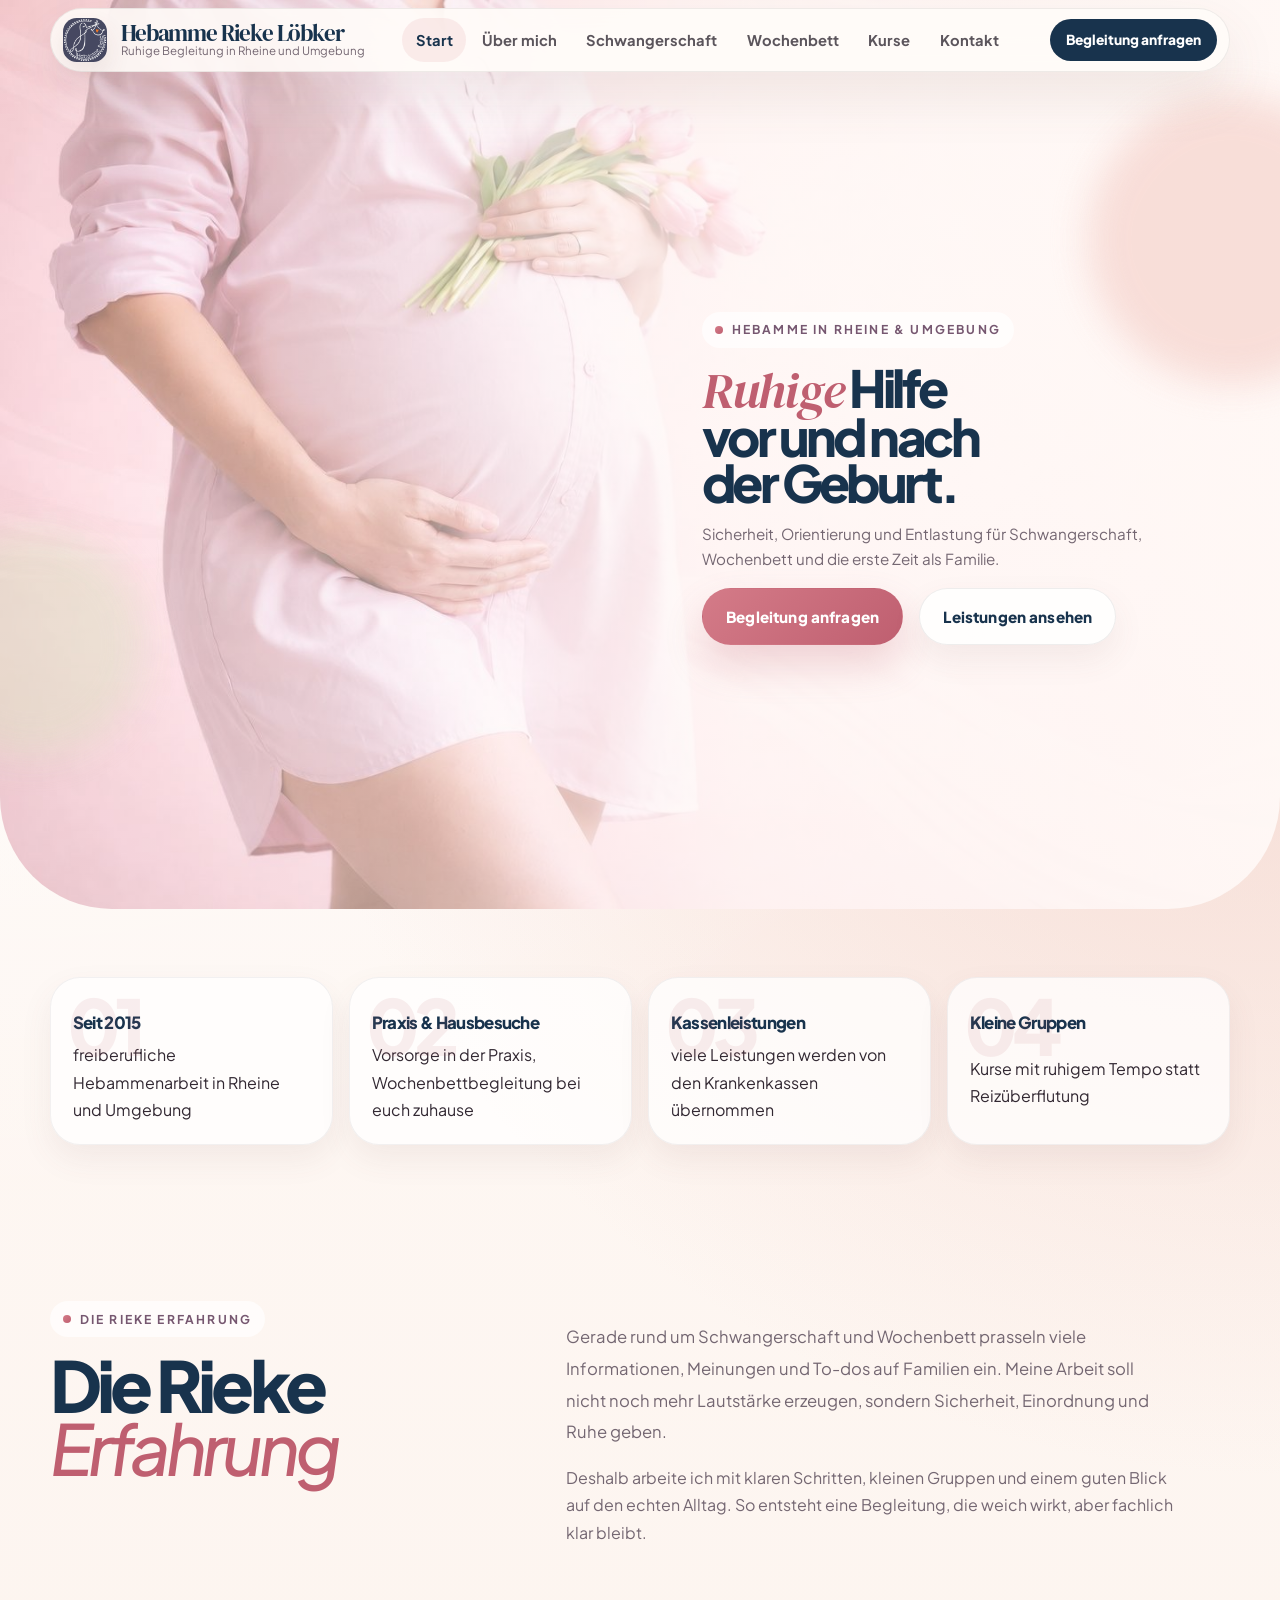
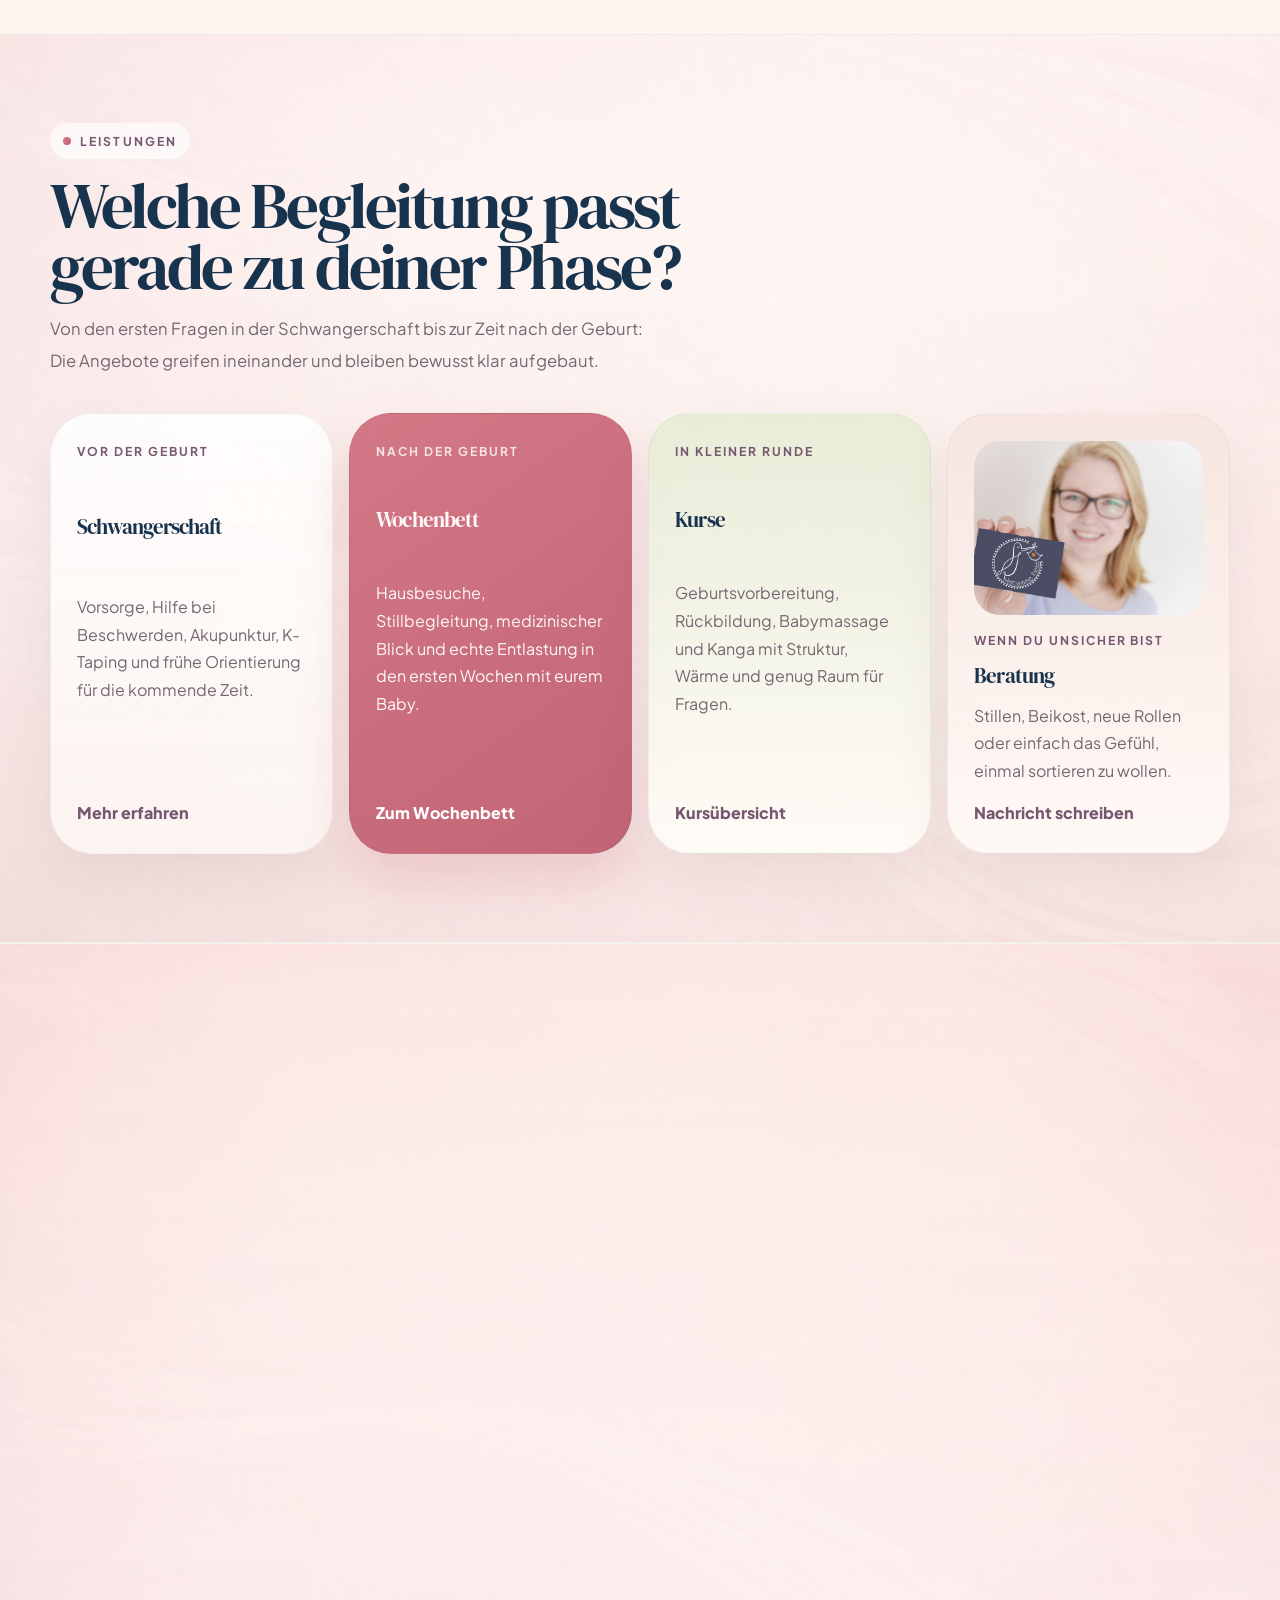
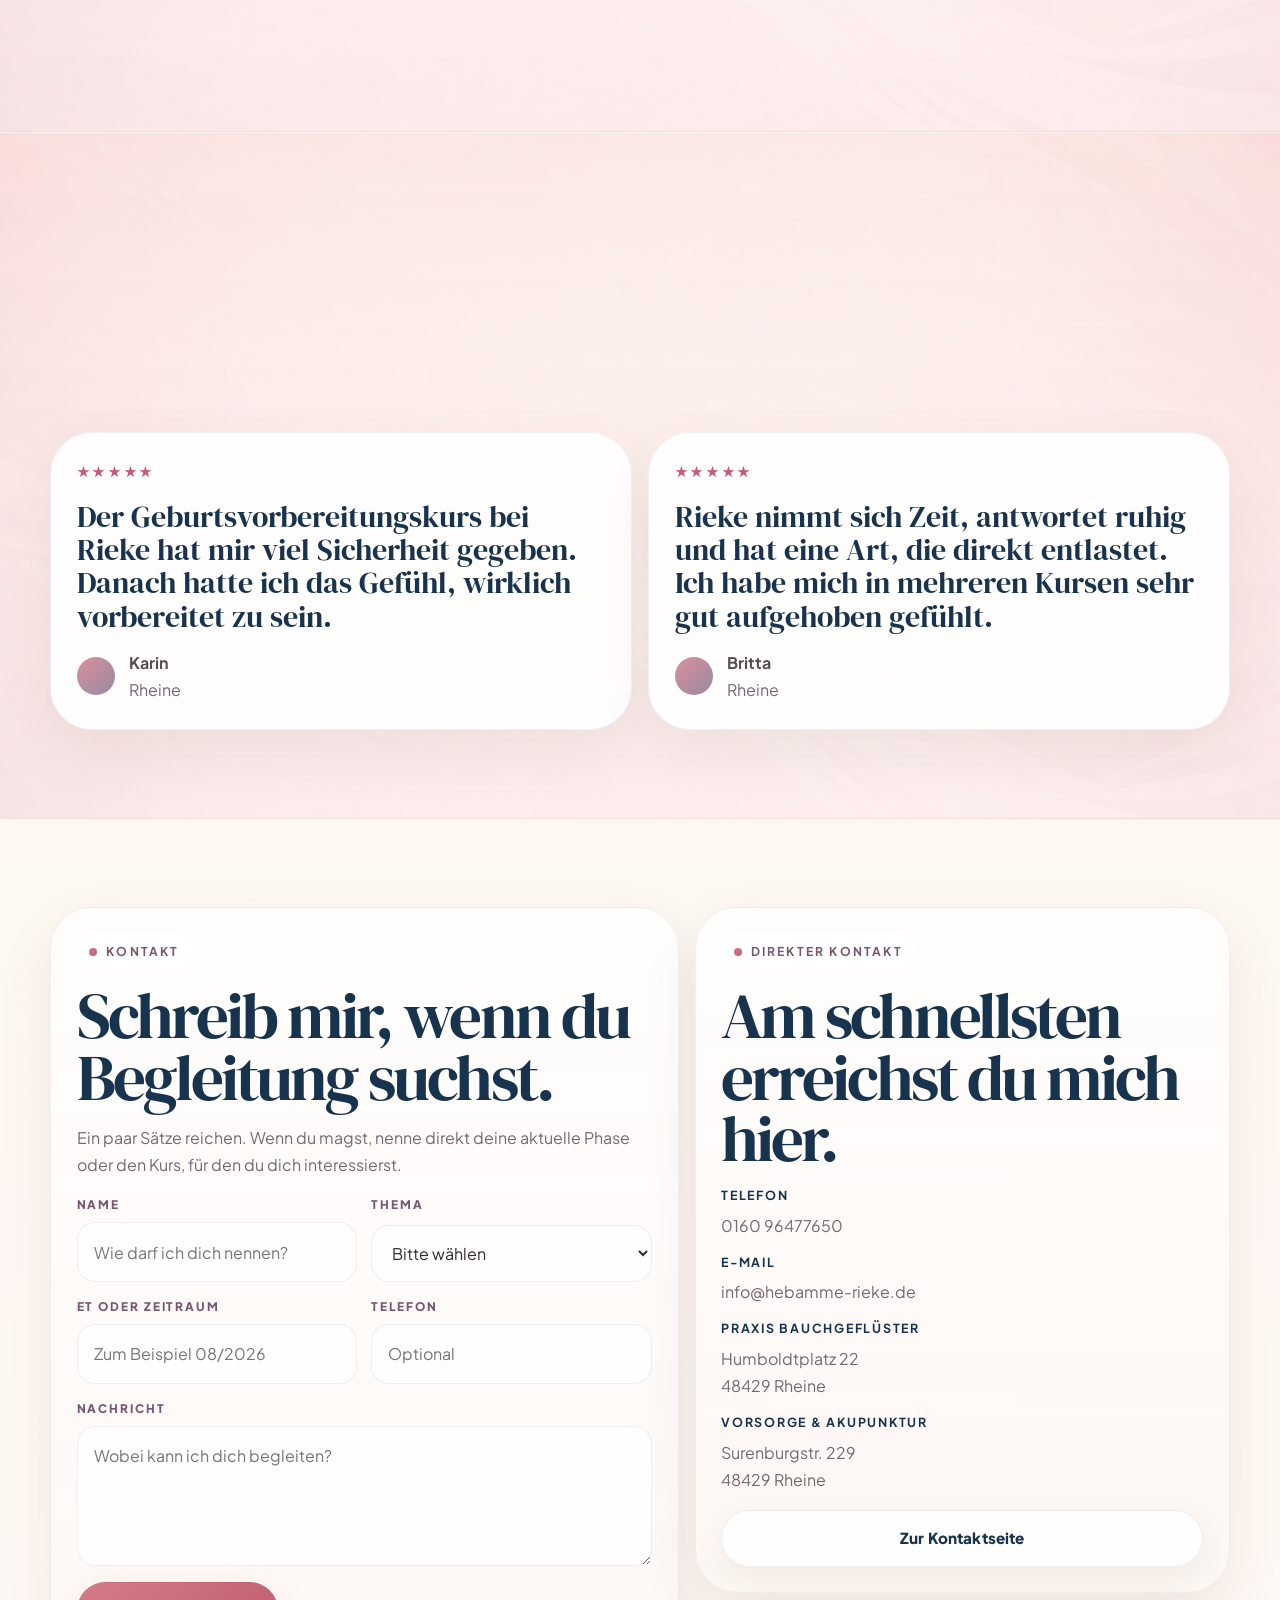
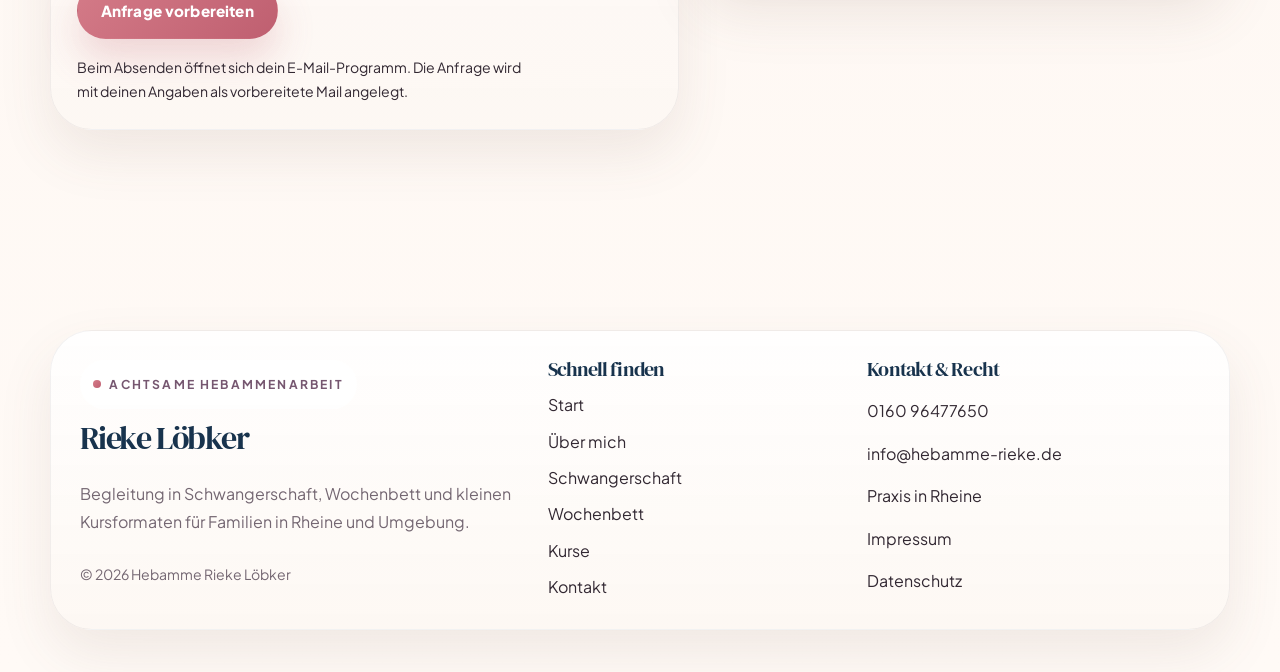
==== commit 7239984b: "Tighten mobile hero copy and banner styling" ====
--- a/index.html
+++ b/index.html
@@ -8,7 +8,7 @@
   <meta name="description" content="Hebammenbegleitung in Rheine und Umgebung: Schwangerschaft, Wochenbett, Kurse und Beratung in einer warmen, ruhigen Atmosph&auml;re.">
   <meta name="theme-color" content="#f7dfd8">
   <link rel="icon" href="assets/img/favicon.png">
-  <link rel="stylesheet" href="assets/css/styles.css?v=39">
+  <link rel="stylesheet" href="assets/css/styles.css?v=46">
  </head>
  <body class="site-shell" data-page="home">
   <a class="skip-link" href="#content">Zum Inhalt springen</a>
--- a/assets/css/styles.css
+++ b/assets/css/styles.css
@@ -31,6 +31,10 @@
   --radius-sm: 18px;
   --container: 1180px;
   --header-offset: 0px;
+  --banner-hero-image: url("../img/Banner.jpeg");
+  --banner-hero-position: left center;
+  --section-backdrop-one: url("../img/Background1.jpeg");
+  --section-backdrop-two: url("../img/Background2.jpeg");
 }
 
 *,
@@ -209,6 +213,8 @@
     linear-gradient(180deg, rgba(255, 250, 246, 0.9), rgba(249, 240, 232, 0.92));
   border-top: 1px solid rgba(45, 37, 48, 0.04);
   border-bottom: 1px solid rgba(45, 37, 48, 0.04);
+  isolation: isolate;
+  overflow: hidden;
 }
 
 .section--warm {
@@ -217,6 +223,34 @@
     linear-gradient(180deg, rgba(250, 231, 224, 0.88), rgba(255, 250, 246, 0.94));
   border-top: 1px solid rgba(45, 37, 48, 0.04);
   border-bottom: 1px solid rgba(45, 37, 48, 0.04);
+  isolation: isolate;
+  overflow: hidden;
+}
+
+.section--soft::before,
+.section--warm::before {
+  content: "";
+  position: absolute;
+  inset: 0;
+  z-index: -1;
+  pointer-events: none;
+  background-position: center;
+  background-repeat: no-repeat;
+  background-size: cover;
+}
+
+.section--soft::before {
+  opacity: 0.4;
+  background:
+    linear-gradient(180deg, rgba(255, 250, 246, 0.2), rgba(249, 240, 232, 0.14)),
+    var(--section-backdrop-one) center / cover no-repeat;
+}
+
+.section--warm::before {
+  opacity: 0.46;
+  background:
+    linear-gradient(180deg, rgba(250, 231, 224, 0.18), rgba(255, 250, 246, 0.14)),
+    var(--section-backdrop-two) center / cover no-repeat;
 }
 
 .section--compact {
@@ -476,6 +510,7 @@
   position: relative;
   min-height: 100svh;
   padding: calc(var(--header-offset) + 0.45rem) 0 1.9rem;
+  overflow: hidden;
 }
 
 .hero::before,
@@ -485,9 +520,10 @@
   inset: 0;
   z-index: -2;
   background:
-    radial-gradient(circle at 0% 22%, rgba(255, 255, 255, 0.6), transparent 24%),
-    radial-gradient(circle at 100% 8%, rgba(239, 196, 185, 0.7), transparent 22%),
-    linear-gradient(135deg, rgba(248, 221, 214, 0.95), rgba(255, 247, 241, 0.96));
+    linear-gradient(90deg, rgba(255, 247, 243, 0.18) 0%, rgba(255, 247, 243, 0.42) 34%, rgba(255, 248, 245, 0.82) 58%, rgba(255, 249, 246, 0.96) 100%),
+    radial-gradient(circle at 84% 18%, rgba(255, 255, 255, 0.34), transparent 20%),
+    radial-gradient(circle at 100% 4%, rgba(244, 206, 213, 0.34), transparent 24%),
+    var(--banner-hero-image) var(--banner-hero-position) / cover no-repeat;
 }
 
 .hero::before {
@@ -497,35 +533,39 @@
 
 .hero__grid {
   display: grid;
-  grid-template-columns: minmax(360px, 0.94fr) minmax(0, 1.06fr);
-  gap: 3.8rem;
+  grid-template-columns: minmax(0, 1fr);
+  gap: 1rem;
   align-items: center;
+  align-content: center;
+  justify-items: end;
   min-height: calc(100svh - var(--header-offset) - 1.8rem);
 }
 
 .hero__copy {
   display: grid;
   gap: 1.05rem;
-  order: 2;
+  order: initial;
   justify-self: end;
-  max-width: 34rem;
+  width: min(100%, 33rem);
+  max-width: 33rem;
 }
 
 .hero__copy h1 {
-  max-width: 10.8ch;
+  max-width: 7.4ch;
   font-family: "Plus Jakarta Sans", "Segoe UI", sans-serif;
-  font-size: clamp(2.45rem, 4.85vw, 4.4rem);
+  font-size: clamp(2.55rem, 4.4vw, 4.15rem);
   font-weight: 800;
   letter-spacing: -0.07em;
   line-height: 0.9;
   hyphens: manual;
   overflow-wrap: normal;
+  text-wrap: balance;
 }
 
 .hero__copy .lede {
-  max-width: 27rem;
-  font-size: 0.92rem;
-  line-height: 1.55;
+  max-width: 28rem;
+  font-size: 0.95rem;
+  line-height: 1.62;
 }
 
 .hero__copy .display-accent {
@@ -564,29 +604,11 @@
 }
 
 .hero__visual {
-  position: relative;
-  order: 1;
-  padding: 1rem 1.3rem 1.1rem 0;
-}
-
-.hero__visual::before {
-  content: "";
-  position: absolute;
-  inset: 2.2rem 0 0 1rem;
-  border-radius: 4rem 4rem 1.5rem 4rem;
-  background:
-    radial-gradient(circle at 80% 18%, rgba(255, 255, 255, 0.44), transparent 18%),
-    linear-gradient(180deg, rgba(249, 208, 215, 0.9), rgba(244, 230, 223, 0.64));
-  z-index: -2;
+  display: none;
 }
 
 .hero__marks {
-  position: absolute;
-  right: 0.2rem;
-  top: 50%;
-  display: grid;
-  gap: 0.7rem;
-  transform: translateY(-50%);
+  display: none;
 }
 
 .hero__marks span {
@@ -1267,61 +1289,55 @@
 .page-hero {
   position: relative;
   min-height: 100svh;
-  padding: calc(var(--header-offset) + 0.3rem) 0 1rem;
+  padding: calc(var(--header-offset) + 0.45rem) 0 1.9rem;
+  overflow: hidden;
 }
 
 .page-hero::before {
-  border-bottom-left-radius: 6rem;
-  border-bottom-right-radius: 6rem;
+  border-bottom-left-radius: 7rem;
+  border-bottom-right-radius: 7rem;
 }
 
 .page-hero__grid {
   display: grid;
-  grid-template-columns: minmax(320px, 0.92fr) minmax(0, 1.08fr);
-  gap: 2.35rem;
+  grid-template-columns: minmax(0, 1fr);
+  gap: 1rem;
   align-items: center;
-  min-height: calc(100svh - var(--header-offset) - 1.3rem);
+  align-content: center;
+  justify-items: end;
+  min-height: calc(100svh - var(--header-offset) - 1.8rem);
 }
 
 .page-hero__copy {
   display: grid;
-  gap: 0.85rem;
-  order: 2;
+  gap: 1.05rem;
+  order: initial;
   justify-self: end;
-  max-width: 38rem;
-  padding-left: 1rem;
+  width: min(100%, 33rem);
+  max-width: 33rem;
+  padding-left: 0;
 }
 
 .page-hero__copy h1 {
-  max-width: 8.4ch;
+  max-width: 8.2ch;
   font-family: "Plus Jakarta Sans", "Segoe UI", sans-serif;
-  font-size: clamp(2.85rem, 5vw, 5rem);
+  font-size: clamp(2.5rem, 4.25vw, 4.1rem);
   font-weight: 800;
   letter-spacing: -0.07em;
-  line-height: 0.88;
+  line-height: 0.9;
+  text-wrap: balance;
 }
 
 .page-hero__visual {
-  position: relative;
-  order: 1;
-  padding-right: 1.1rem;
-}
-
-.page-hero__visual::before {
-  content: "";
-  position: absolute;
-  inset: 1.2rem 0 0 auto;
-  width: min(25vw, 18rem);
-  border-radius: 2.4rem;
-  background: linear-gradient(180deg, rgba(249, 208, 215, 0.9), rgba(247, 234, 228, 0.32));
-  z-index: -1;
+  display: flex;
+  width: min(100%, 33rem);
+  max-width: 33rem;
+  justify-self: end;
+  justify-content: flex-start;
 }
 
 .page-hero__frame {
-  aspect-ratio: 1.08 / 0.9;
-  overflow: hidden;
-  border: 10px solid rgba(255, 255, 255, 0.26);
-  border-radius: 34px 34px 16px 34px;
+  display: none;
 }
 
 .page-hero__frame img {
@@ -1332,19 +1348,26 @@
 }
 
 .page-hero__note {
-  position: absolute;
-  right: 0.2rem;
-  bottom: 0.55rem;
-  max-width: 14rem;
+  position: static;
+  display: inline-flex;
+  max-width: 18rem;
+  margin-top: 0.15rem;
   padding: 0.82rem 0.9rem;
   border-radius: 1.25rem;
   border: 1px solid rgba(45, 37, 48, 0.06);
-  background: rgba(255, 250, 246, 0.9);
+  background: rgba(255, 250, 246, 0.82);
   color: var(--muted);
   font-family: "Cormorant Garamond", Georgia, serif;
   font-size: 0.95rem;
   font-style: italic;
   box-shadow: var(--shadow-sm);
+  backdrop-filter: blur(10px);
+}
+
+.page-hero__copy .lede {
+  max-width: 28rem;
+  font-size: 0.95rem;
+  line-height: 1.62;
 }
 
 .timeline {
@@ -1747,12 +1770,12 @@
 
 @media (max-width: 1400px) and (min-width: 961px) {
   .hero__grid {
-    gap: 3.2rem;
+    gap: 0.9rem;
   }
 
   .hero__copy h1 {
-    max-width: 11.2ch;
-    font-size: clamp(2.2rem, 4.4vw, 3.95rem);
+    max-width: 7.8ch;
+    font-size: clamp(2.35rem, 4vw, 3.75rem);
   }
 }
 
@@ -1767,36 +1790,38 @@
 
   .hero,
   .page-hero {
-    min-height: auto;
+    min-height: 100svh;
     padding-top: calc(var(--header-offset) + 0.5rem);
+    padding-bottom: 1.4rem;
   }
 
   .hero::before,
   .page-hero::before {
-    height: 28rem;
+    --banner-hero-position: 16% 10%;
+    inset: 0;
+    height: auto;
     border-bottom-left-radius: 3rem;
     border-bottom-right-radius: 3rem;
-  }
-
-  .hero__grid {
-    gap: 1.8rem;
+    background:
+      linear-gradient(180deg, rgba(255, 249, 246, 0.18) 0%, rgba(255, 249, 246, 0.32) 18%, rgba(255, 249, 246, 0.64) 48%, rgba(255, 249, 246, 0.92) 100%),
+      radial-gradient(circle at 84% 12%, rgba(255, 255, 255, 0.22), transparent 20%),
+      var(--banner-hero-image) var(--banner-hero-position) / auto 122% no-repeat;
+  }
+
+  .hero__grid,
+  .page-hero__grid {
+    gap: 1.5rem;
     min-height: 0;
+    justify-items: stretch;
   }
 
   .hero__copy,
   .page-hero__copy {
     order: initial;
     justify-self: start;
+    width: 100%;
+    max-width: 100%;
     padding-left: 0;
-  }
-
-  .hero__visual {
-    order: initial;
-    padding: 0 0 0.75rem;
-  }
-
-  .hero__visual::before {
-    inset: 1rem 0 0;
   }
 
   .hero__marks {
@@ -1814,20 +1839,16 @@
     transform: none;
   }
 
-  .page-hero__grid {
-    gap: 1.6rem;
-    min-height: 0;
+  .page-hero__note {
+    max-width: 100%;
+    margin-top: 0.25rem;
+    justify-self: start;
   }
 
   .page-hero__visual {
-    order: initial;
-    padding: 0;
-  }
-
-  .page-hero__note {
-    position: static;
+    width: 100%;
     max-width: 100%;
-    margin-top: 1rem;
+    justify-self: start;
   }
 
   .site-header__bar {
@@ -1960,6 +1981,36 @@
 
   .section {
     padding: 3.35rem 0;
+  }
+
+  .hero,
+  .page-hero {
+    padding-top: calc(var(--header-offset) + 1.15rem);
+    padding-bottom: 1.8rem;
+  }
+
+  .hero__grid,
+  .page-hero__grid {
+    min-height: calc(100svh - var(--header-offset) - 5.2rem);
+    align-content: center;
+  }
+
+  .hero::before,
+  .page-hero::before {
+    --banner-hero-position: 12% 8%;
+    background:
+      linear-gradient(180deg, rgba(255, 249, 246, 0.16) 0%, rgba(255, 249, 246, 0.28) 16%, rgba(255, 249, 246, 0.62) 48%, rgba(255, 249, 246, 0.92) 100%),
+      radial-gradient(circle at 82% 12%, rgba(255, 255, 255, 0.2), transparent 18%),
+      var(--banner-hero-image) var(--banner-hero-position) / auto 132% no-repeat;
+  }
+
+  .hero .eyebrow,
+  .page-hero .eyebrow {
+    display: none;
+  }
+
+  .page-hero__note {
+    display: none;
   }
 
   .hero__copy h1,
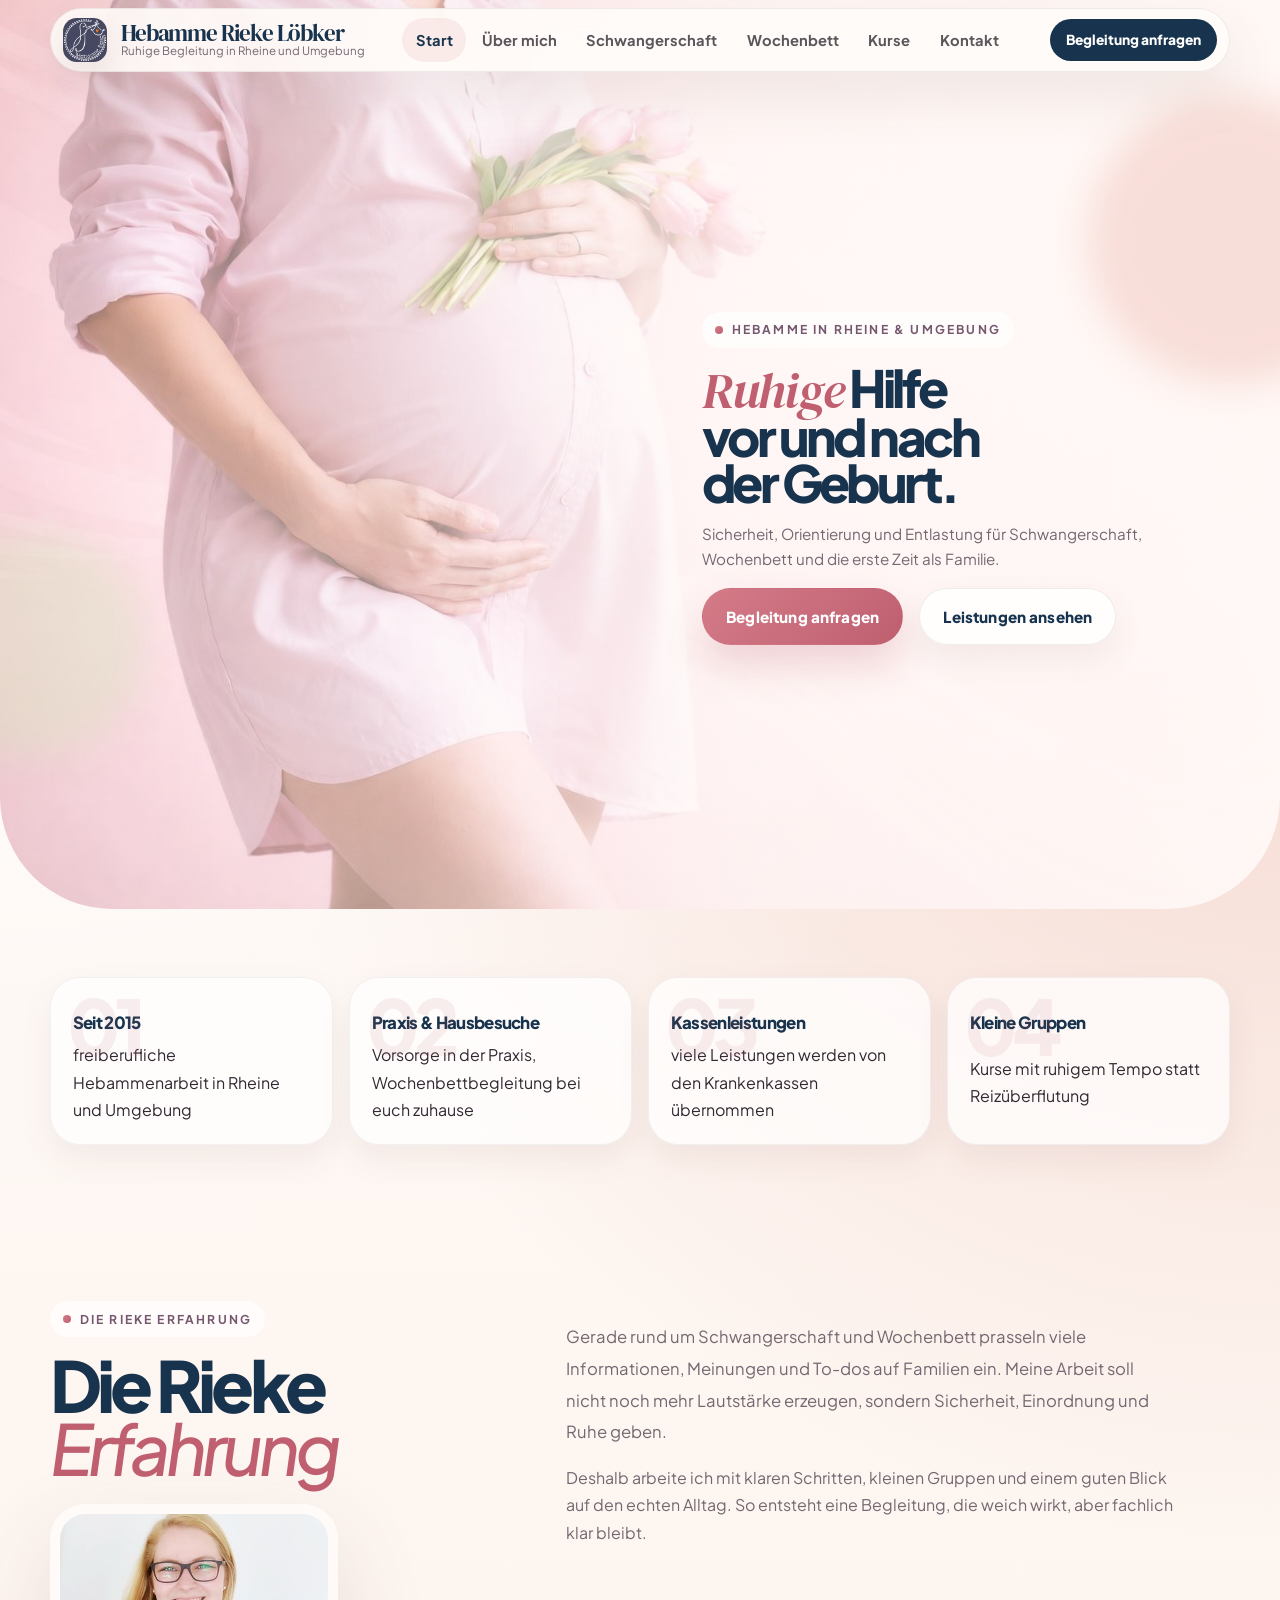
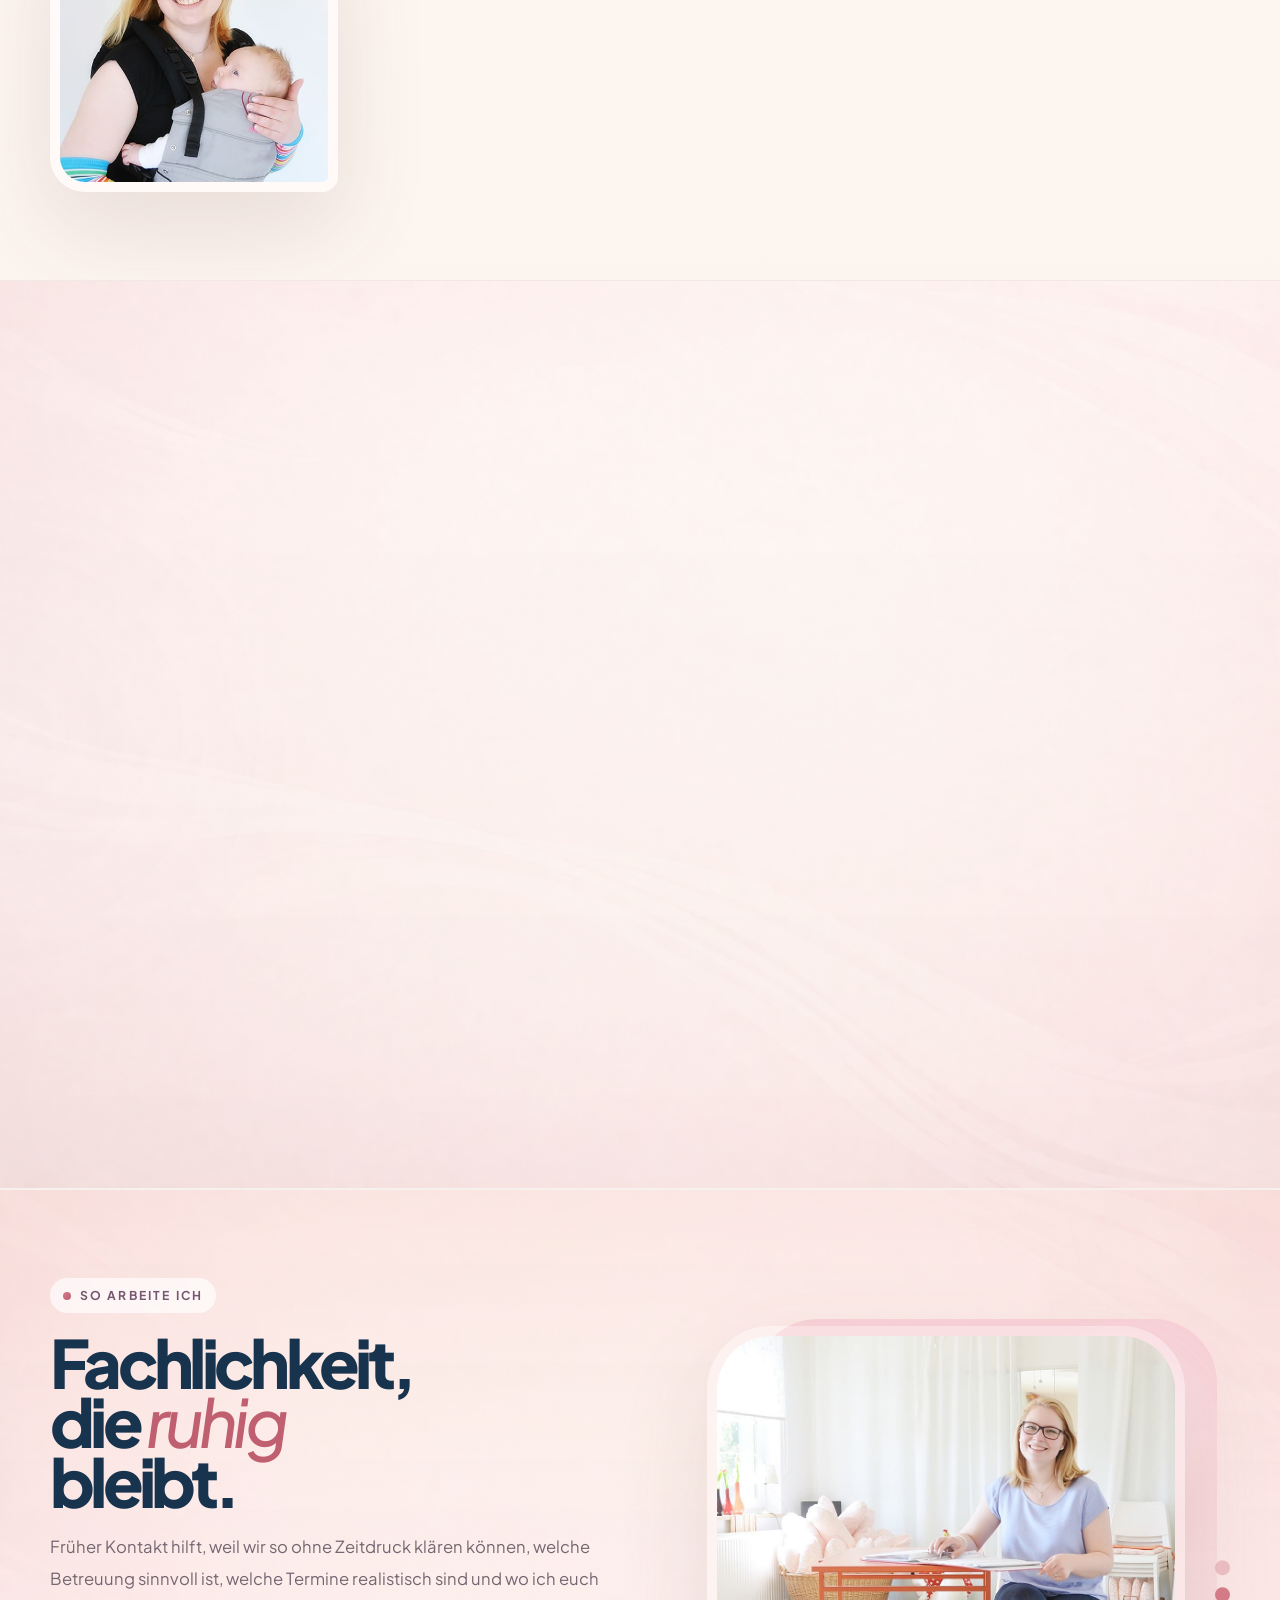
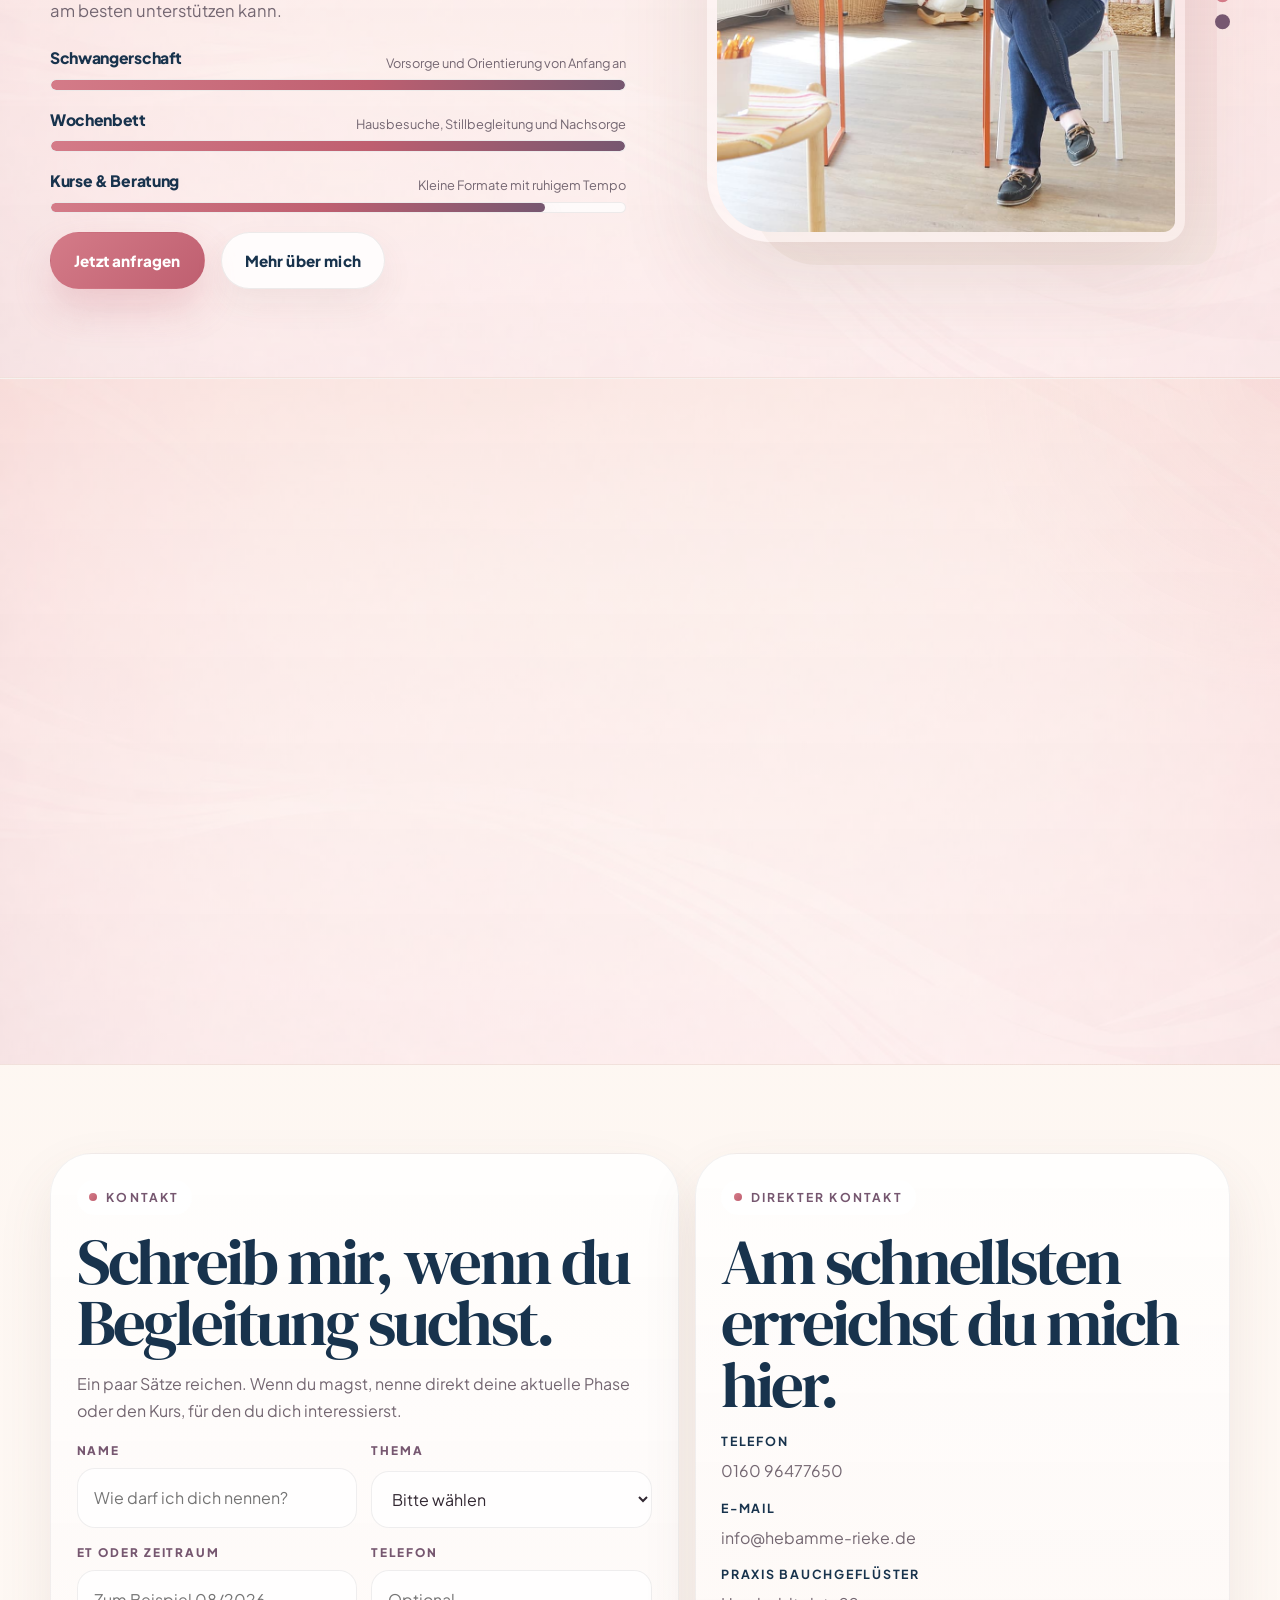
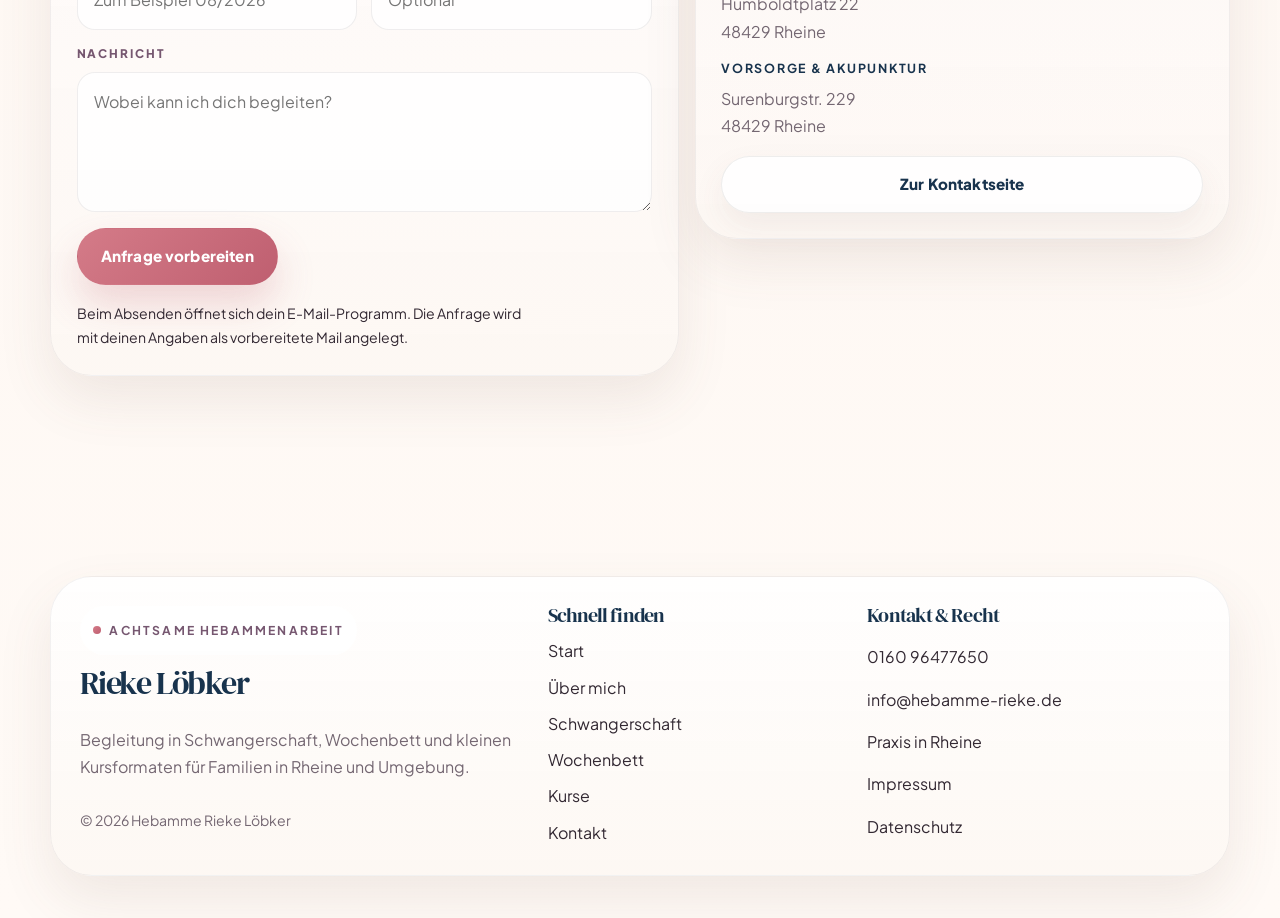
==== commit 07a13a2a: "Add portrait to homepage experience section" ====
--- a/index.html
+++ b/index.html
@@ -8,7 +8,7 @@
   <meta name="description" content="Hebammenbegleitung in Rheine und Umgebung: Schwangerschaft, Wochenbett, Kurse und Beratung in einer warmen, ruhigen Atmosph&auml;re.">
   <meta name="theme-color" content="#f7dfd8">
   <link rel="icon" href="assets/img/favicon.png">
-  <link rel="stylesheet" href="assets/css/styles.css?v=46">
+  <link rel="stylesheet" href="assets/css/styles.css?v=47">
  </head>
  <body class="site-shell" data-page="home">
   <a class="skip-link" href="#content">Zum Inhalt springen</a>
@@ -62,9 +62,12 @@
 
    <section class="section">
      <div class="container experience-band">
-      <div class="experience-band__title" data-reveal>
+     <div class="experience-band__title" data-reveal>
        <p class="eyebrow">Die Rieke Erfahrung</p>
        <h2>Die Rieke <span class="display-accent">Erfahrung</span></h2>
+       <div class="experience-band__portrait">
+        <img src="assets/img/about-baby.jpg" alt="Hebamme Rieke L&ouml;bker mit Baby in ruhiger Portraitaufnahme">
+       </div>
       </div>
       <div class="experience-band__copy" data-reveal>
        <p class="lede">Gerade rund um Schwangerschaft und Wochenbett prasseln viele Informationen, Meinungen und To-dos auf Familien ein. Meine Arbeit soll nicht noch mehr Lautst&auml;rke erzeugen, sondern Sicherheit, Einordnung und Ruhe geben.</p>
--- a/assets/css/styles.css
+++ b/assets/css/styles.css
@@ -767,6 +767,24 @@
   max-width: none;
 }
 
+.experience-band__portrait {
+  width: min(100%, 18rem);
+  margin-top: 0.55rem;
+  overflow: hidden;
+  border: 10px solid rgba(255, 255, 255, 0.3);
+  border-radius: 2.2rem 2.2rem 1rem 2.2rem;
+  box-shadow: var(--shadow-lg);
+  background: rgba(255, 250, 246, 0.72);
+}
+
+.experience-band__portrait img {
+  display: block;
+  width: 100%;
+  aspect-ratio: 1 / 1;
+  object-fit: cover;
+  object-position: center top;
+}
+
 .focus-board {
   display: grid;
   grid-template-columns: minmax(0, 1.02fr) minmax(340px, 0.88fr);
@@ -1941,6 +1959,10 @@
     padding-top: 0;
   }
 
+  .experience-band__portrait {
+    width: min(100%, 15rem);
+  }
+
   .visual-stack__main {
     min-height: 19rem;
   }
@@ -2024,6 +2046,13 @@
   .focus-board__copy h2 {
     max-width: 100%;
     font-size: clamp(2.45rem, 11vw, 3.6rem);
+  }
+
+  .experience-band__portrait {
+    width: min(100%, 12.5rem);
+    margin-top: 0.35rem;
+    border-width: 8px;
+    border-radius: 1.8rem 1.8rem 0.95rem 1.8rem;
   }
 
   .meter__head {
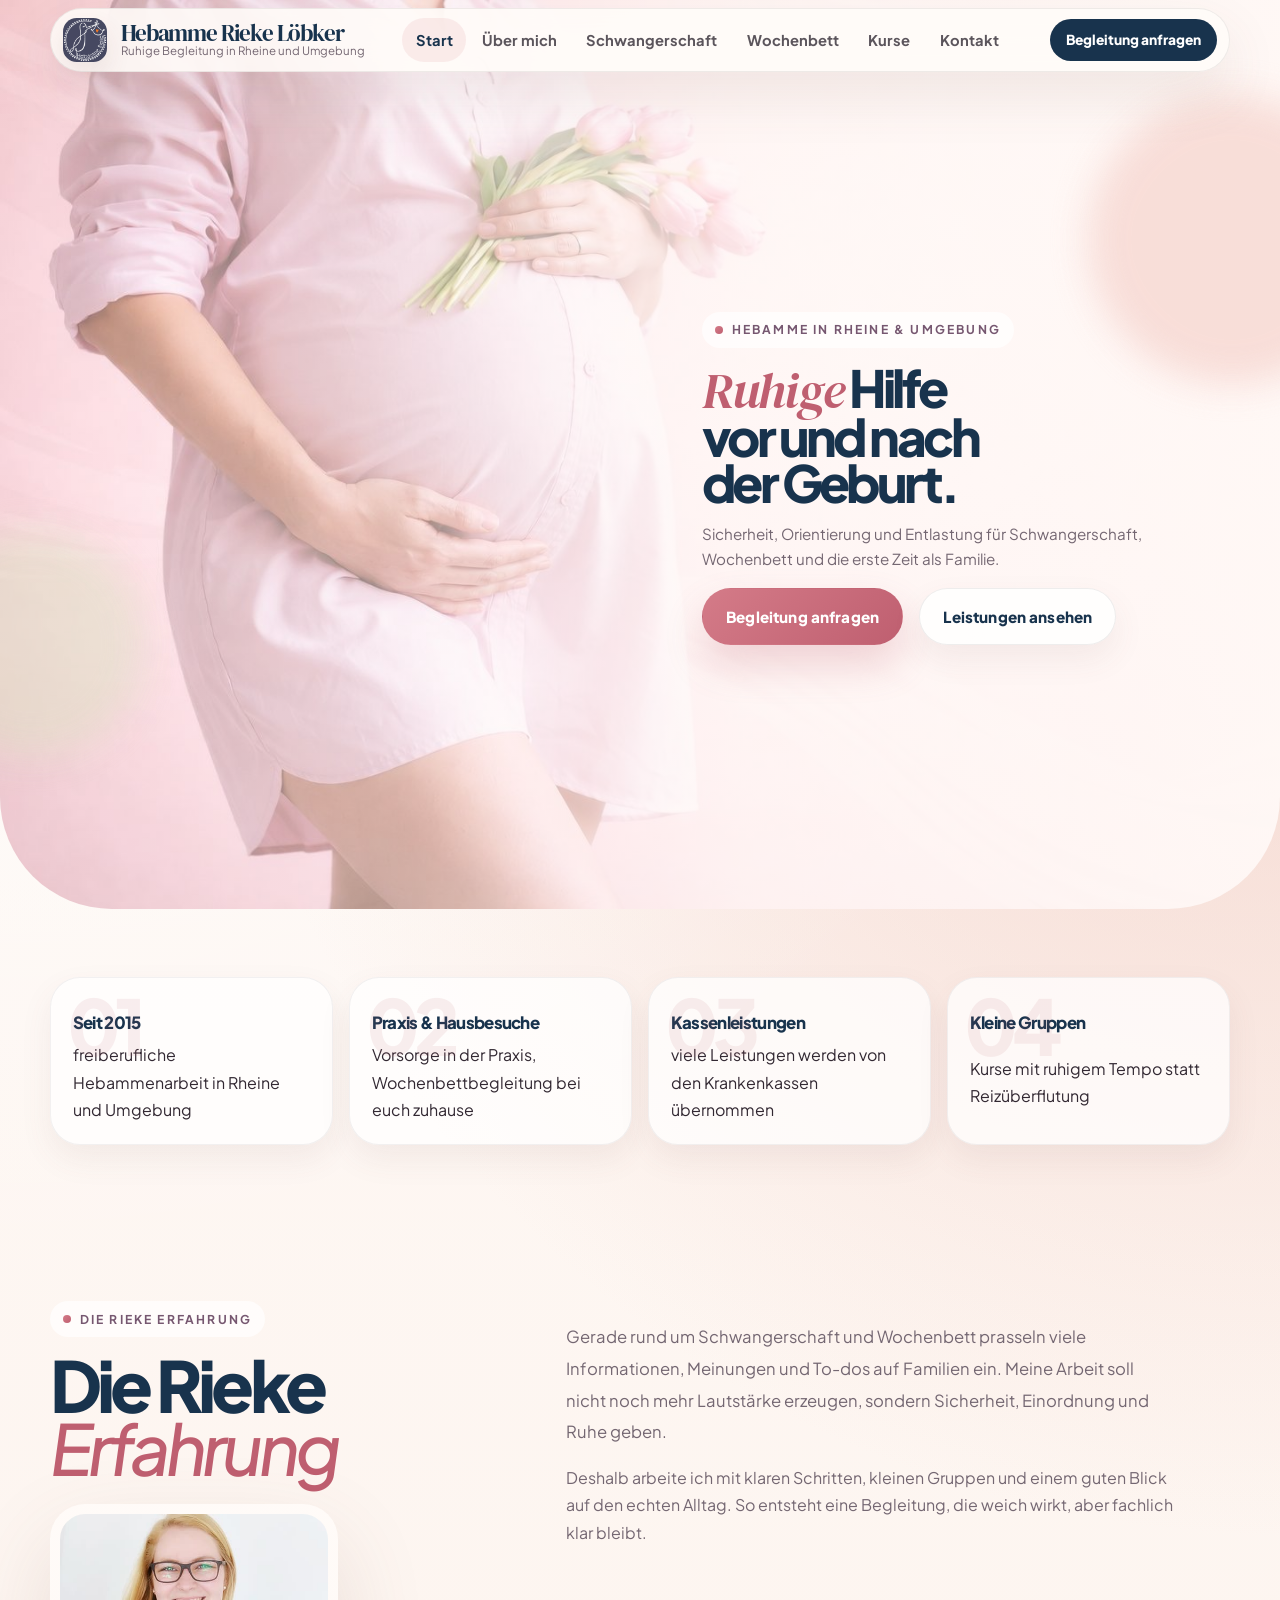
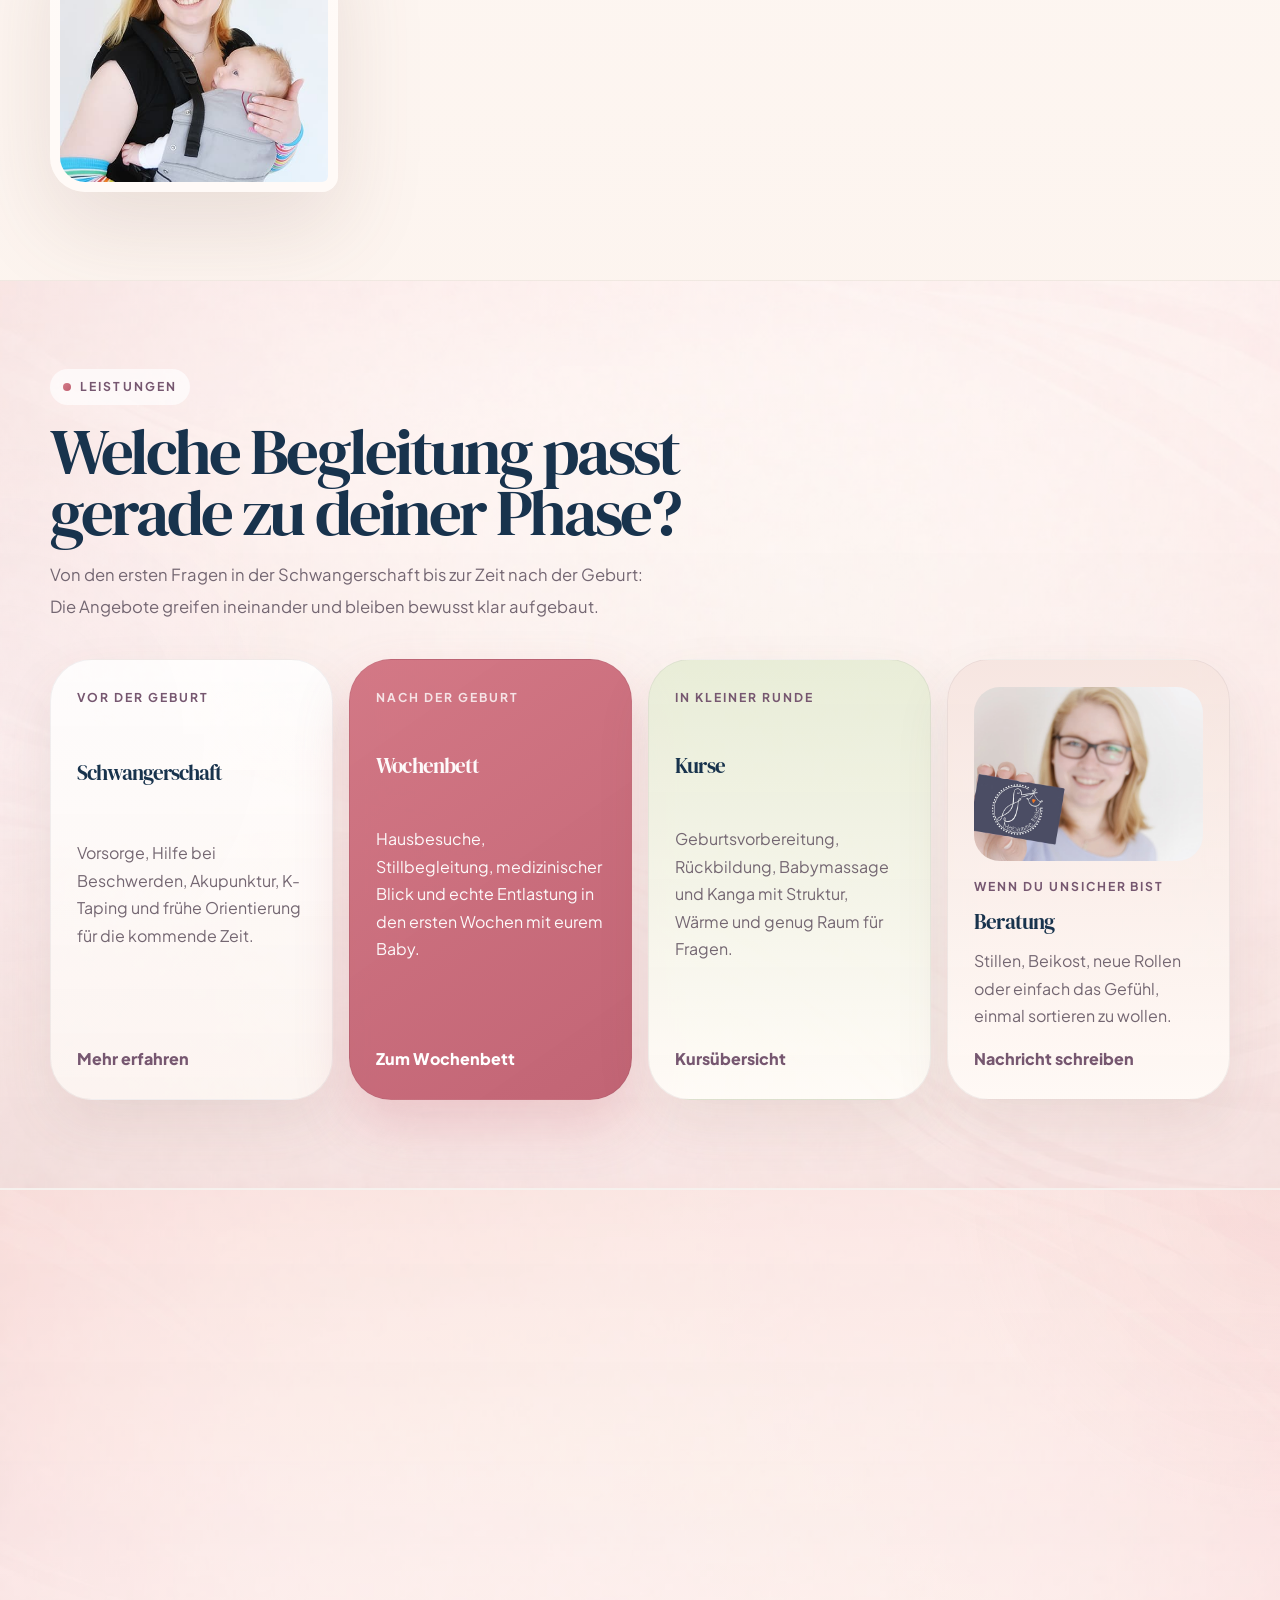
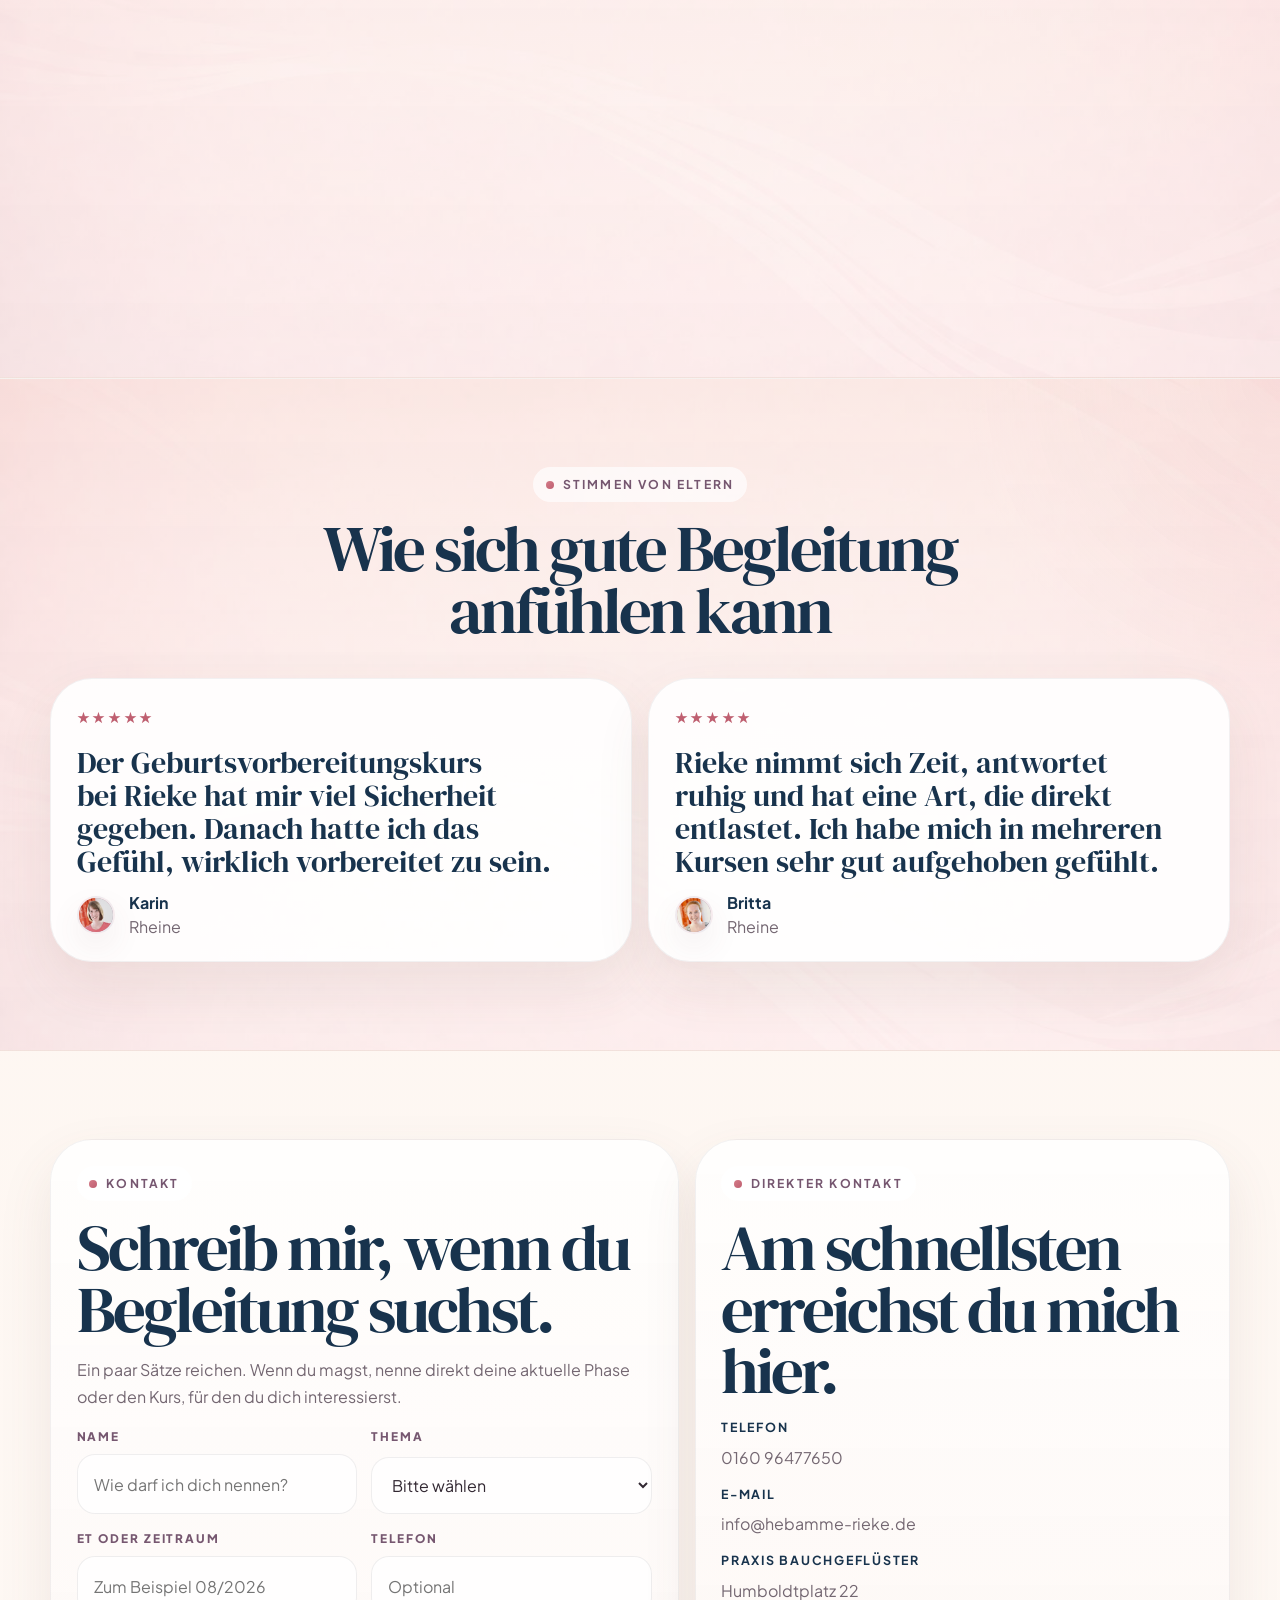
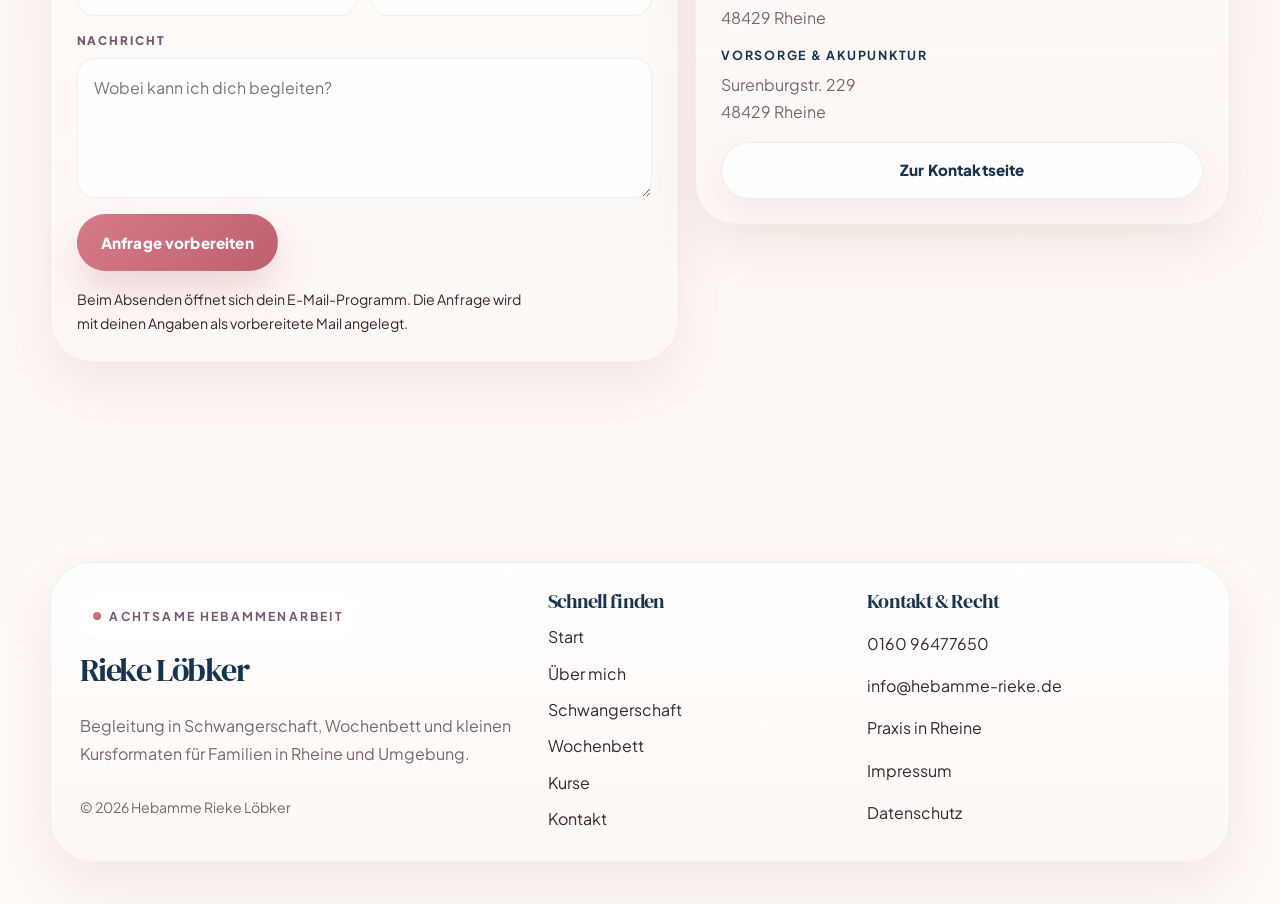
==== commit 5724f9e5: "Fix testimonial cards on mobile" ====
--- a/index.html
+++ b/index.html
@@ -8,7 +8,7 @@
   <meta name="description" content="Hebammenbegleitung in Rheine und Umgebung: Schwangerschaft, Wochenbett, Kurse und Beratung in einer warmen, ruhigen Atmosph&auml;re.">
   <meta name="theme-color" content="#f7dfd8">
   <link rel="icon" href="assets/img/favicon.png">
-  <link rel="stylesheet" href="assets/css/styles.css?v=47">
+  <link rel="stylesheet" href="assets/css/styles.css?v=48">
  </head>
  <body class="site-shell" data-page="home">
   <a class="skip-link" href="#content">Zum Inhalt springen</a>
@@ -173,7 +173,9 @@
        <div class="quote-card__stars">&#9733;&#9733;&#9733;&#9733;&#9733;</div>
        <blockquote>Der Geburtsvorbereitungskurs bei Rieke hat mir viel Sicherheit gegeben. Danach hatte ich das Gef&uuml;hl, wirklich vorbereitet zu sein.</blockquote>
        <div class="quote-card__meta">
-        <span class="quote-card__badge"></span>
+        <span class="quote-card__badge">
+         <img src="assets/img/testimonial-karin.jpg" alt="Portrait von Karin">
+        </span>
         <div>
          <strong>Karin</strong>
          <p>Rheine</p>
@@ -184,7 +186,9 @@
        <div class="quote-card__stars">&#9733;&#9733;&#9733;&#9733;&#9733;</div>
        <blockquote>Rieke nimmt sich Zeit, antwortet ruhig und hat eine Art, die direkt entlastet. Ich habe mich in mehreren Kursen sehr gut aufgehoben gef&uuml;hlt.</blockquote>
        <div class="quote-card__meta">
-        <span class="quote-card__badge"></span>
+        <span class="quote-card__badge">
+         <img src="assets/img/testimonial-britta.jpg" alt="Portrait von Britta">
+        </span>
         <div>
          <strong>Britta</strong>
          <p>Rheine</p>
--- a/assets/css/styles.css
+++ b/assets/css/styles.css
@@ -1239,6 +1239,9 @@
   font-family: "DM Serif Display", Georgia, serif;
   font-size: 1.85rem;
   line-height: 1.12;
+  hyphens: auto;
+  overflow-wrap: anywhere;
+  text-wrap: balance;
 }
 
 .quote-card__meta {
@@ -1250,8 +1253,31 @@
 .quote-card__badge {
   width: 2.4rem;
   height: 2.4rem;
+  overflow: hidden;
+  flex: 0 0 2.4rem;
   border-radius: 999px;
+  border: 2px solid rgba(255, 255, 255, 0.82);
+  box-shadow: var(--shadow-sm);
   background: linear-gradient(135deg, rgba(216, 139, 151, 0.95), rgba(111, 94, 127, 0.72));
+}
+
+.quote-card__badge img {
+  display: block;
+  width: 100%;
+  height: 100%;
+  object-fit: cover;
+}
+
+.quote-card__meta strong {
+  display: block;
+  color: var(--ink);
+  line-height: 1.1;
+}
+
+.quote-card__meta p {
+  margin: 0.28rem 0 0;
+  color: var(--muted);
+  line-height: 1.2;
 }
 
 .cta-panel {
@@ -2096,6 +2122,31 @@
     width: 100%;
   }
 
+  .quote-card {
+    gap: 0.85rem;
+  }
+
+  .quote-card blockquote {
+    font-size: clamp(1.1rem, 7.8vw, 1.5rem);
+    line-height: 1.08;
+    letter-spacing: -0.02em;
+  }
+
+  .quote-card__stars {
+    font-size: 0.82rem;
+    letter-spacing: 0.12em;
+  }
+
+  .quote-card__meta {
+    gap: 0.7rem;
+  }
+
+  .quote-card__badge {
+    width: 2.8rem;
+    height: 2.8rem;
+    flex-basis: 2.8rem;
+  }
+
   .hero__actions,
   .cta-panel__actions,
   .form-actions {
